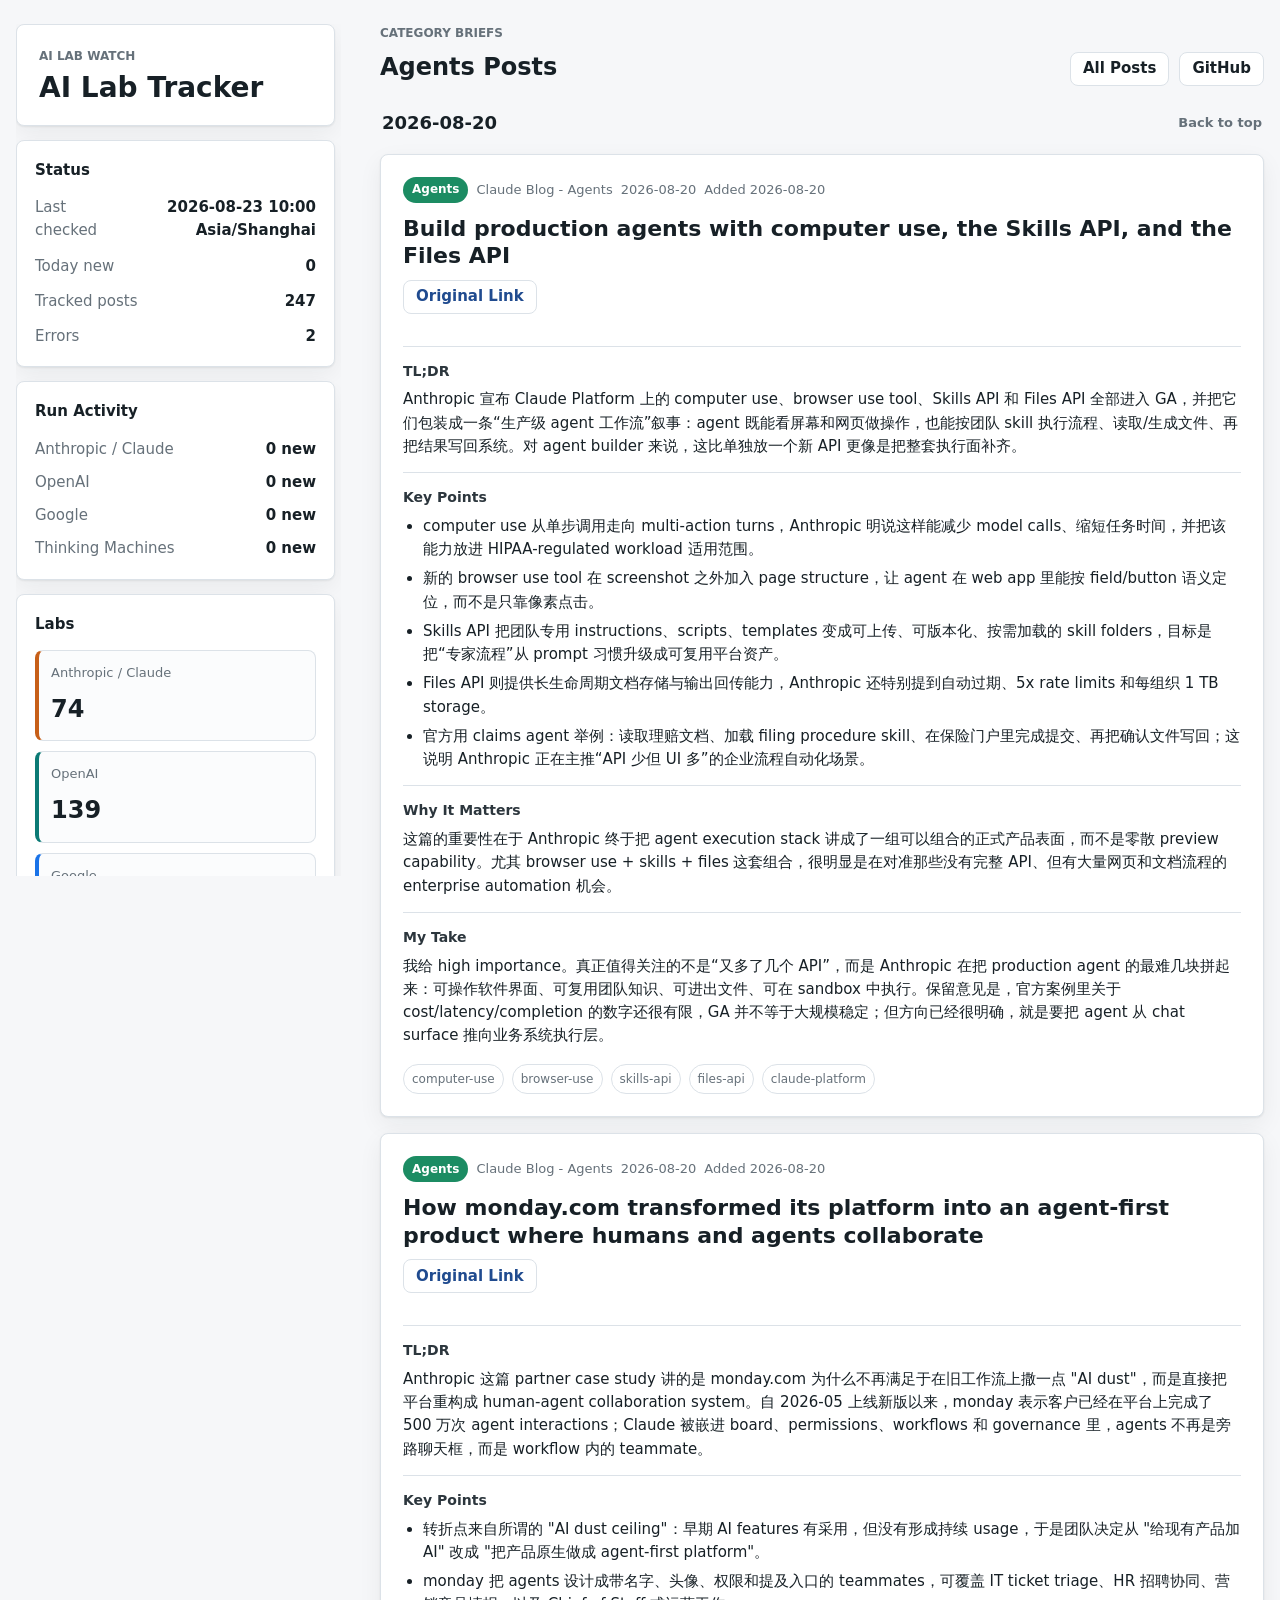
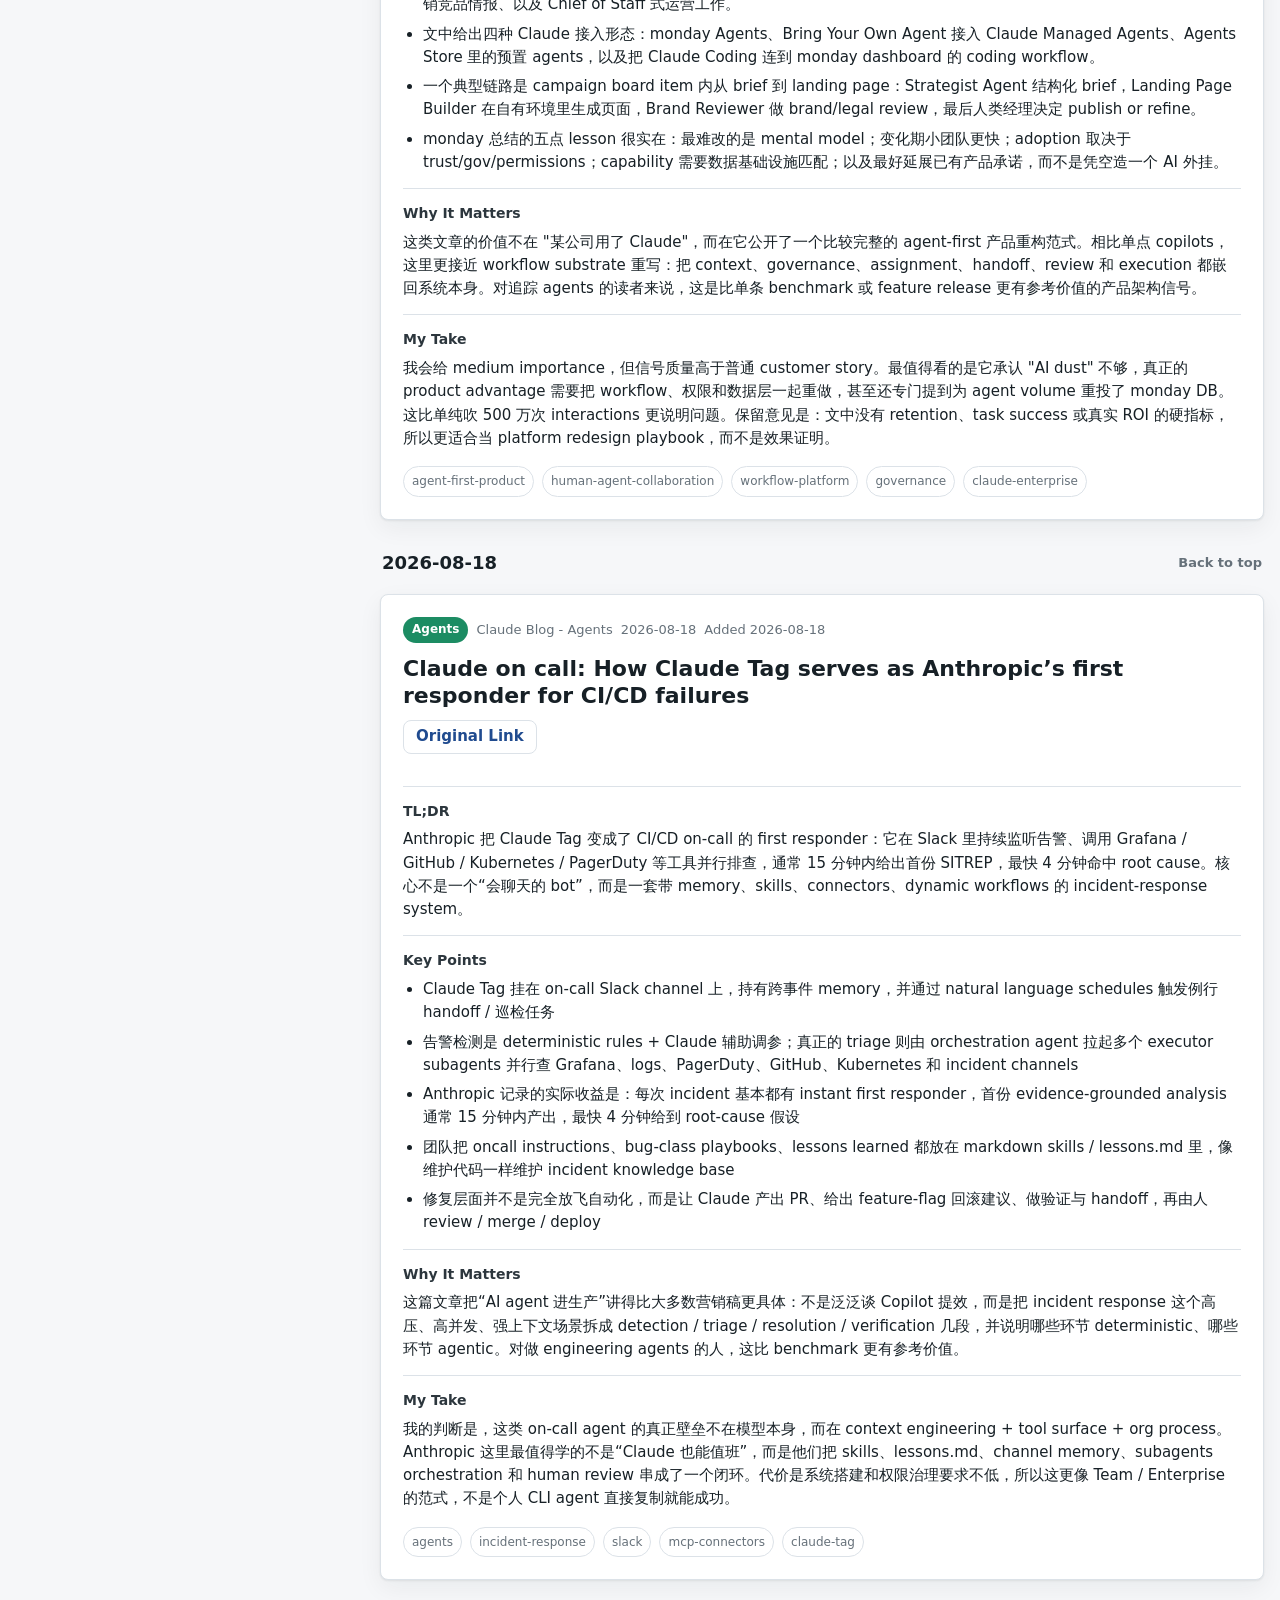
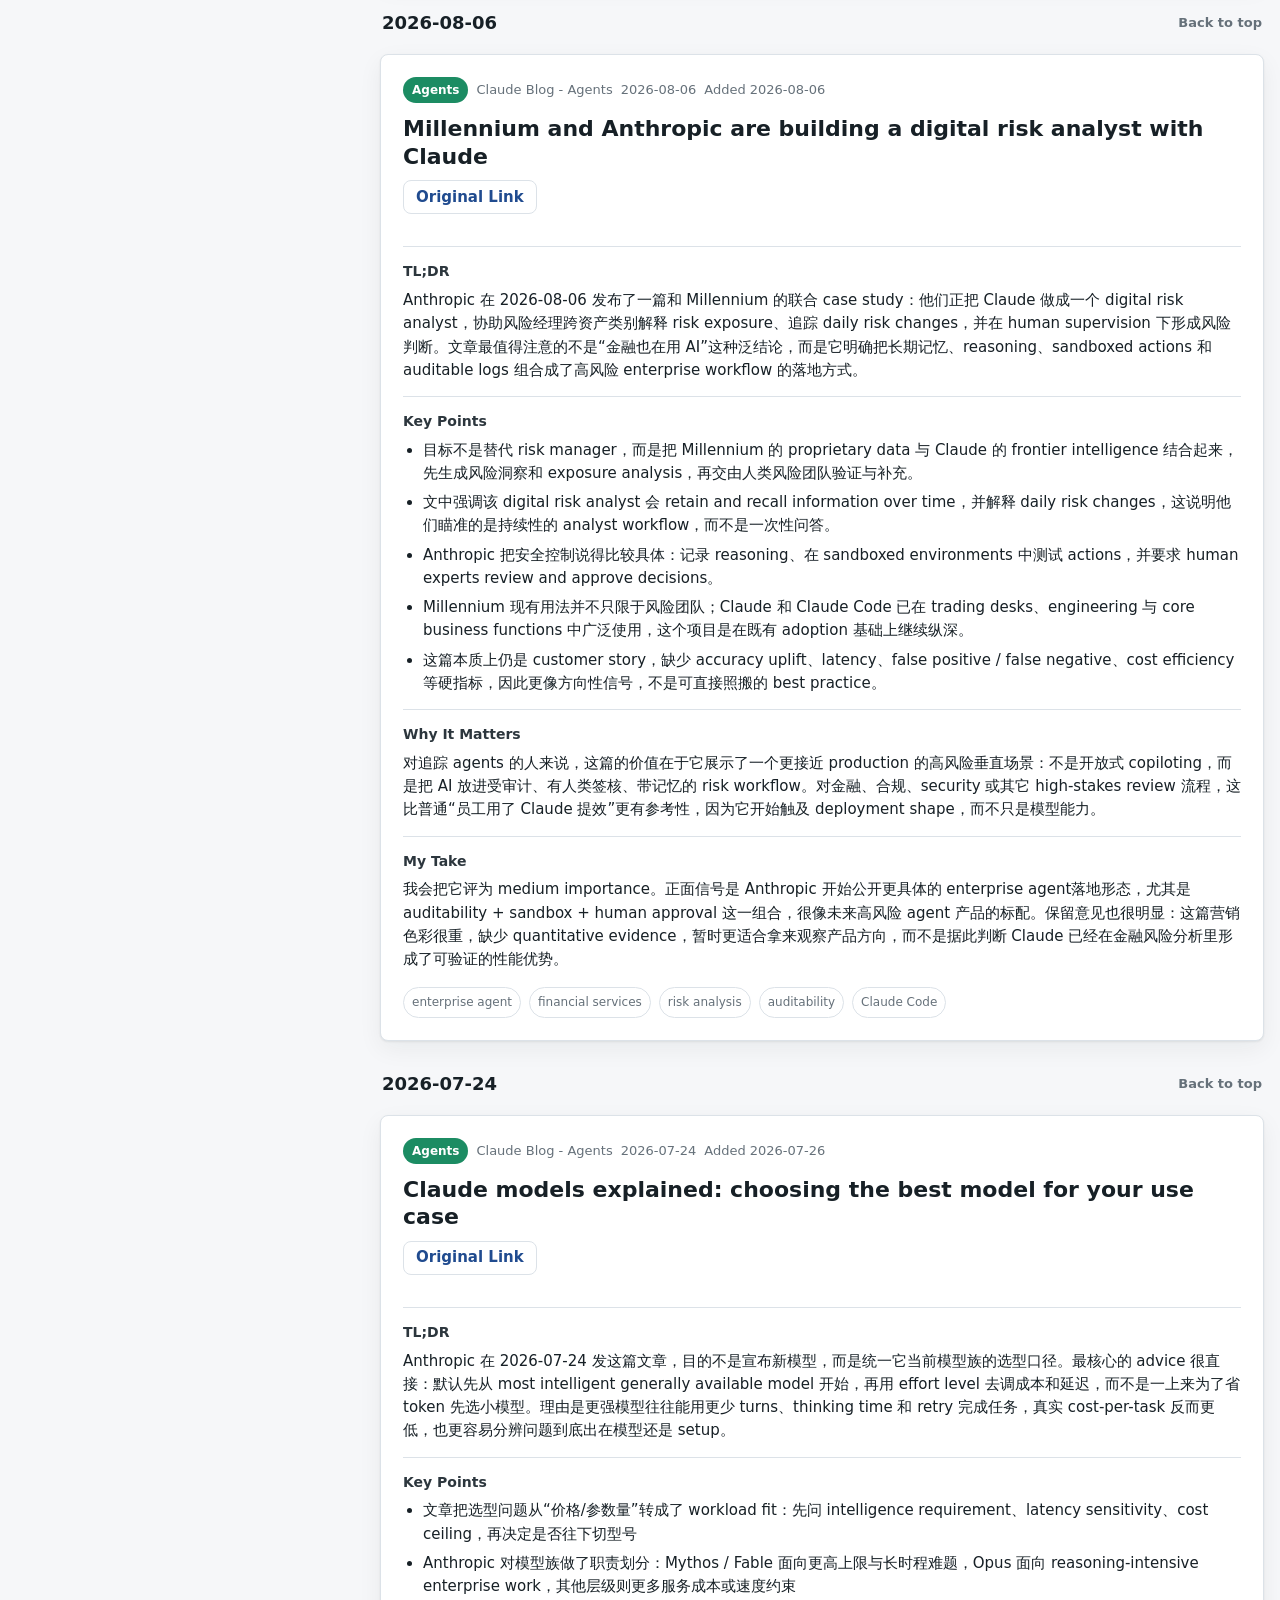
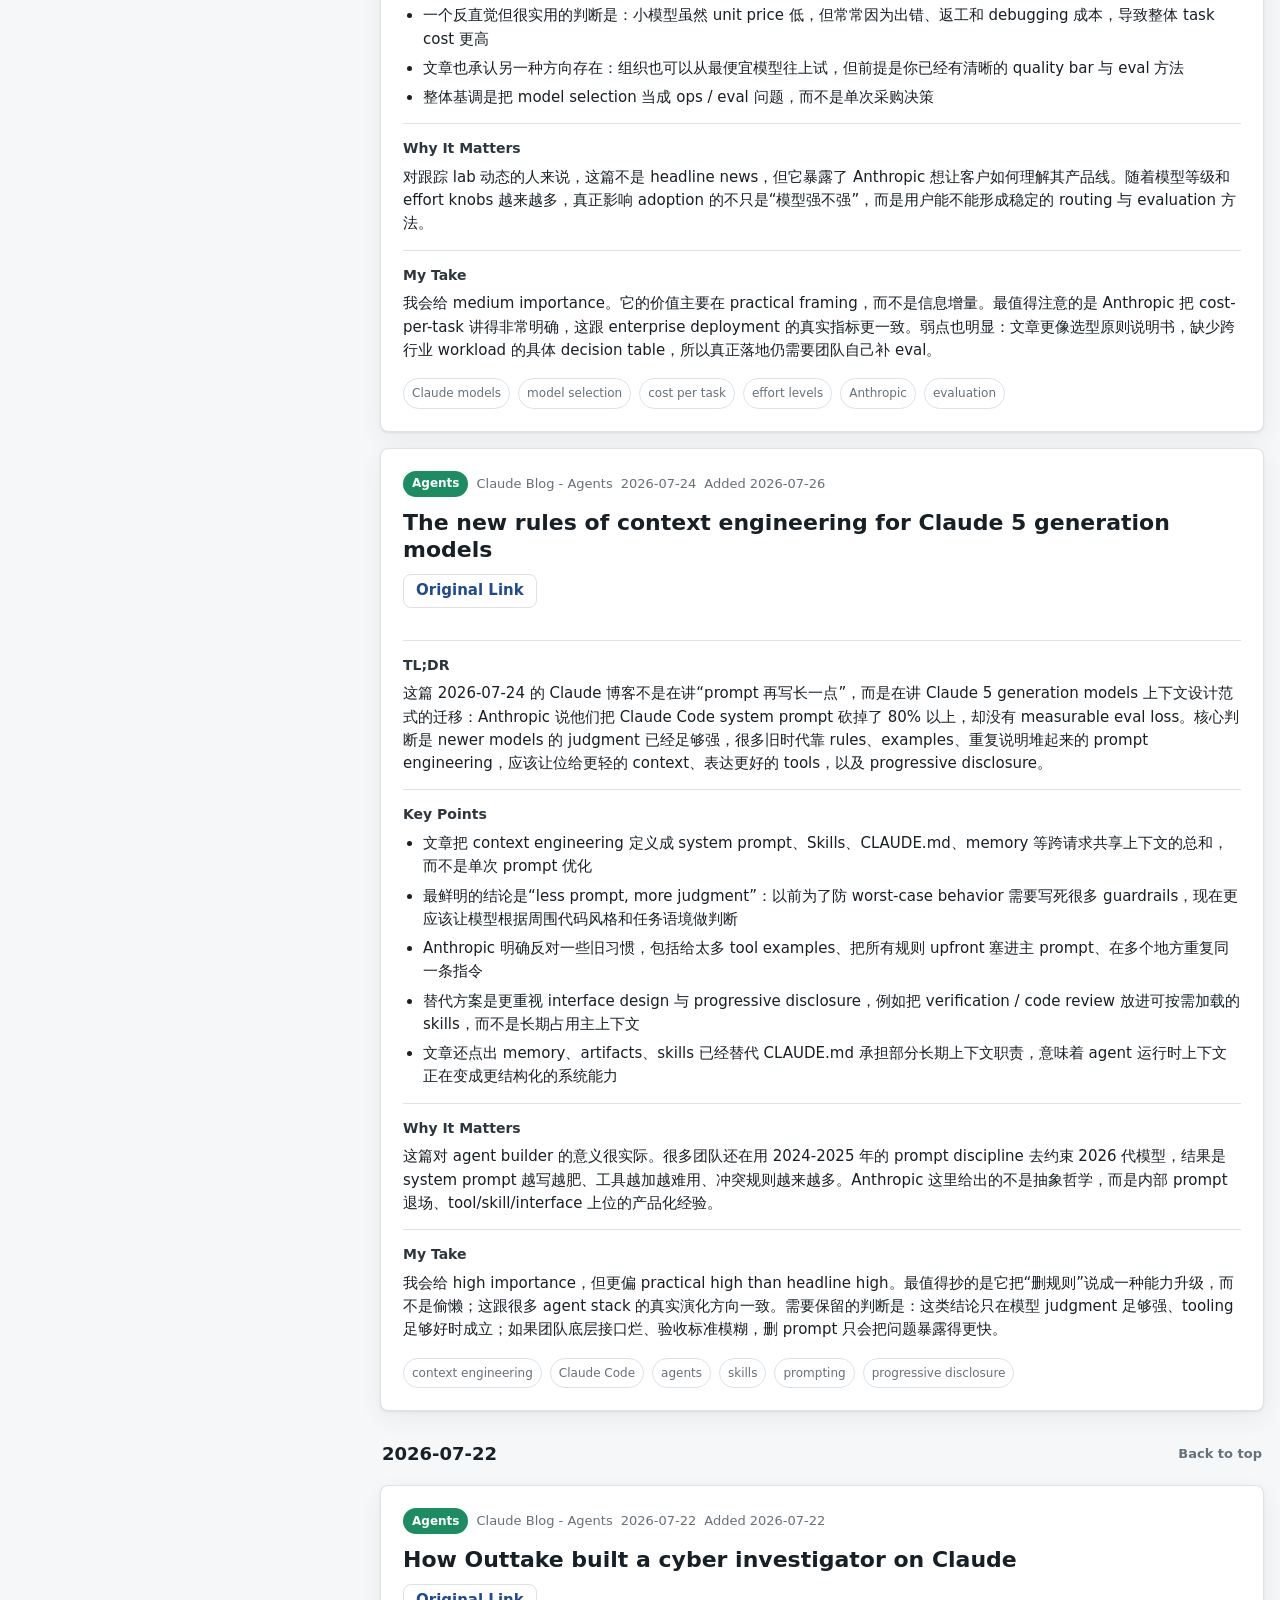
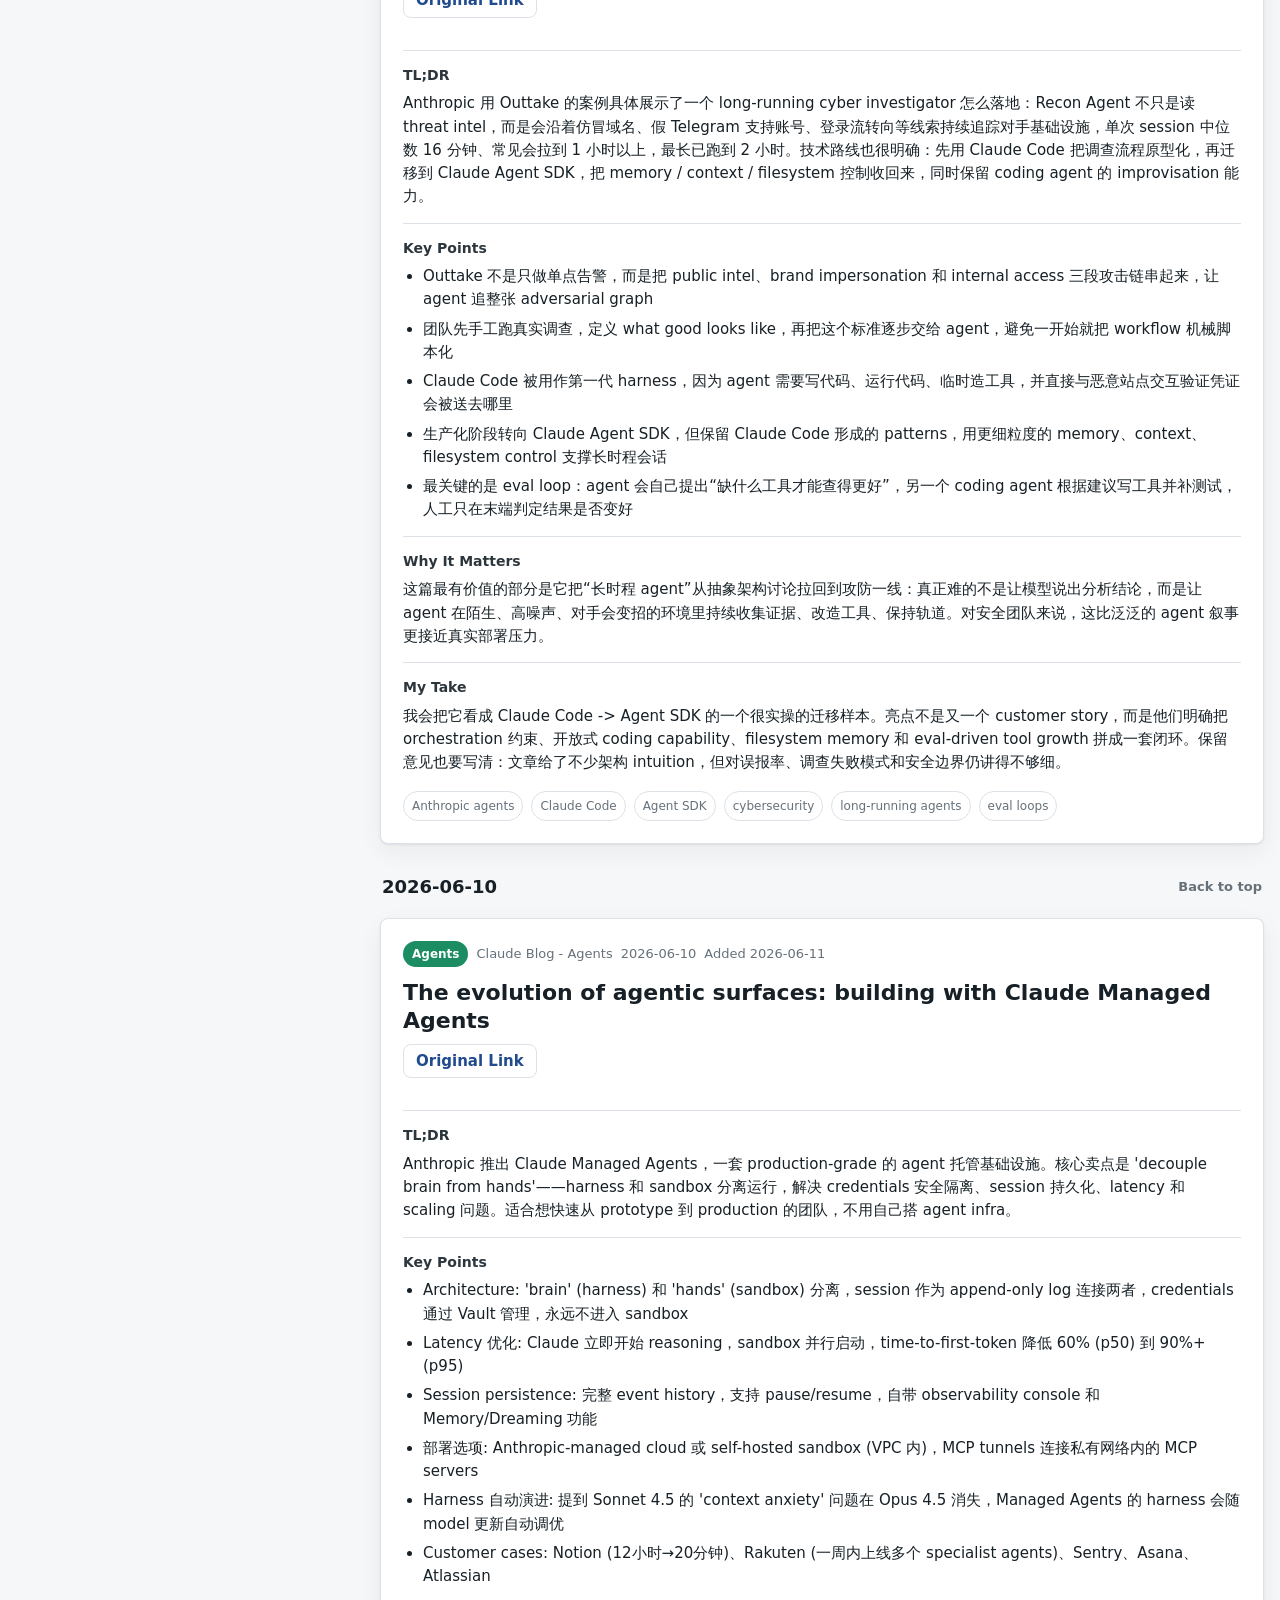
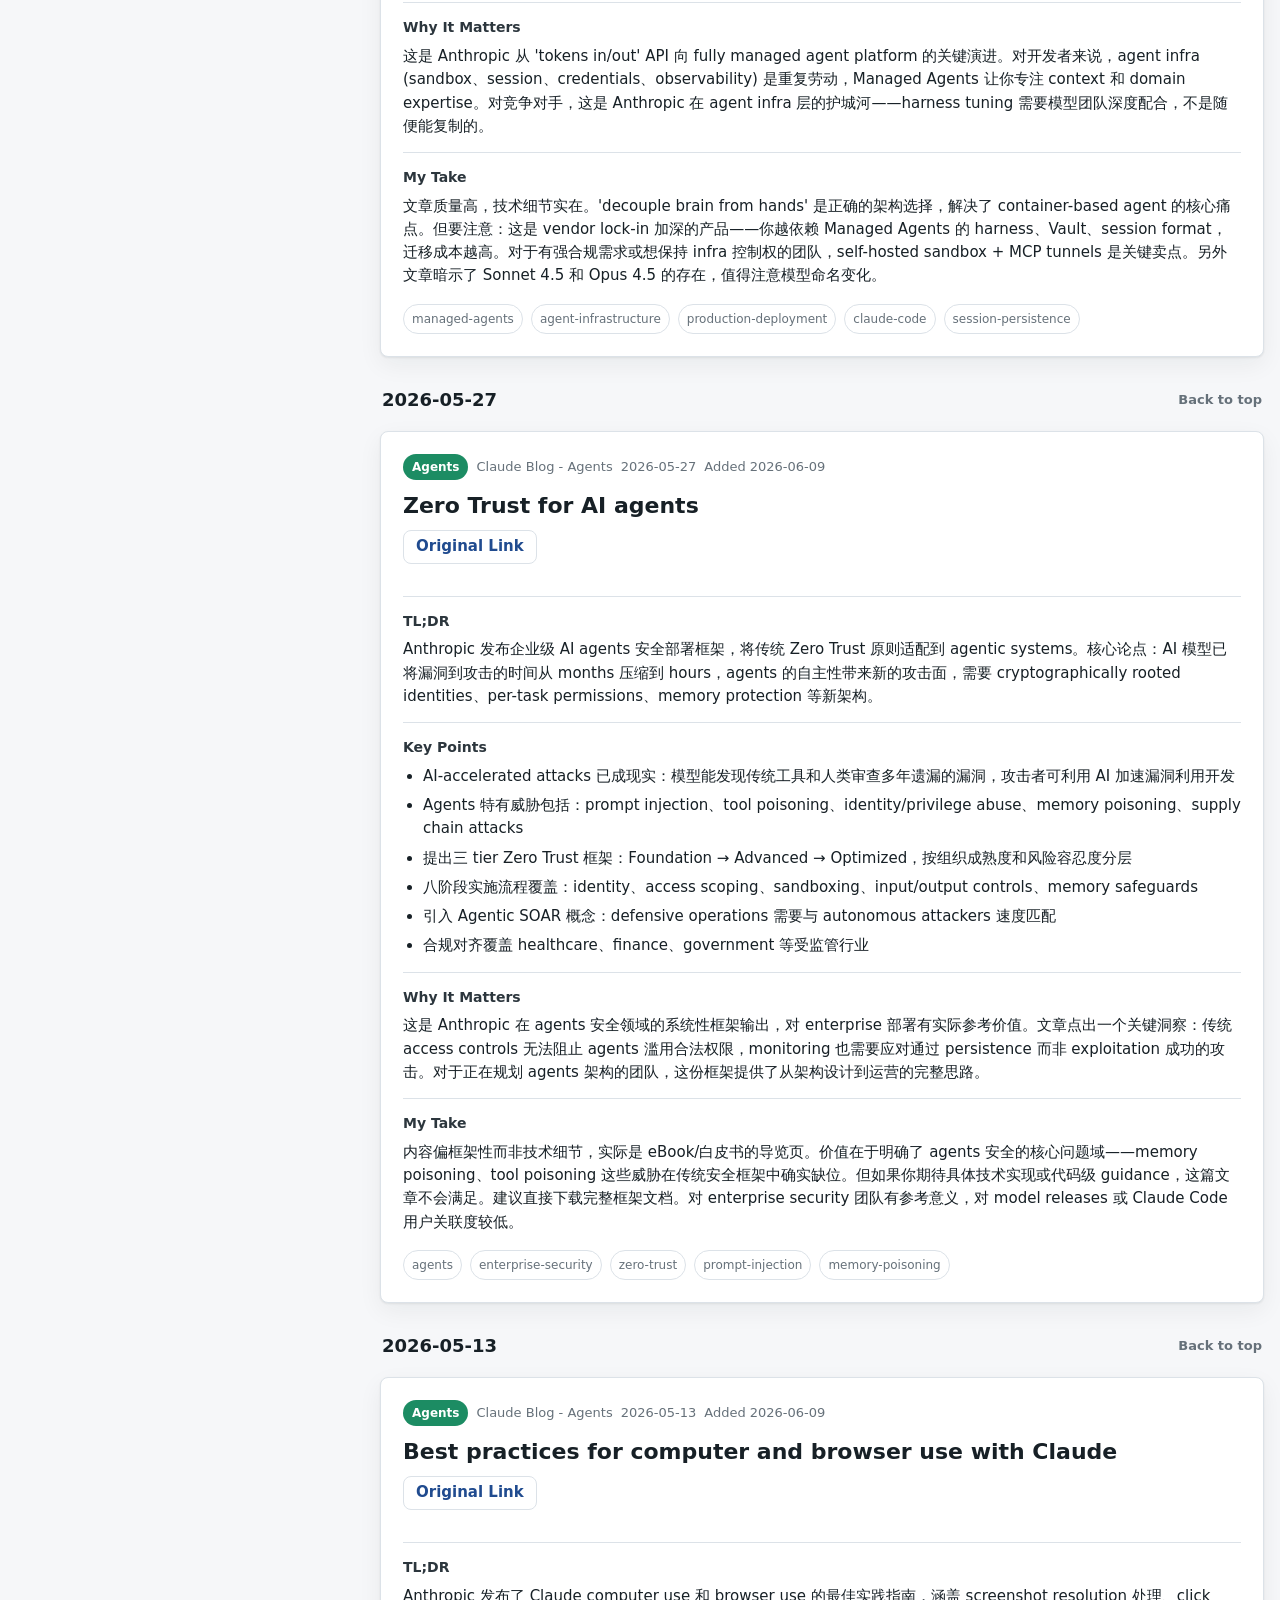
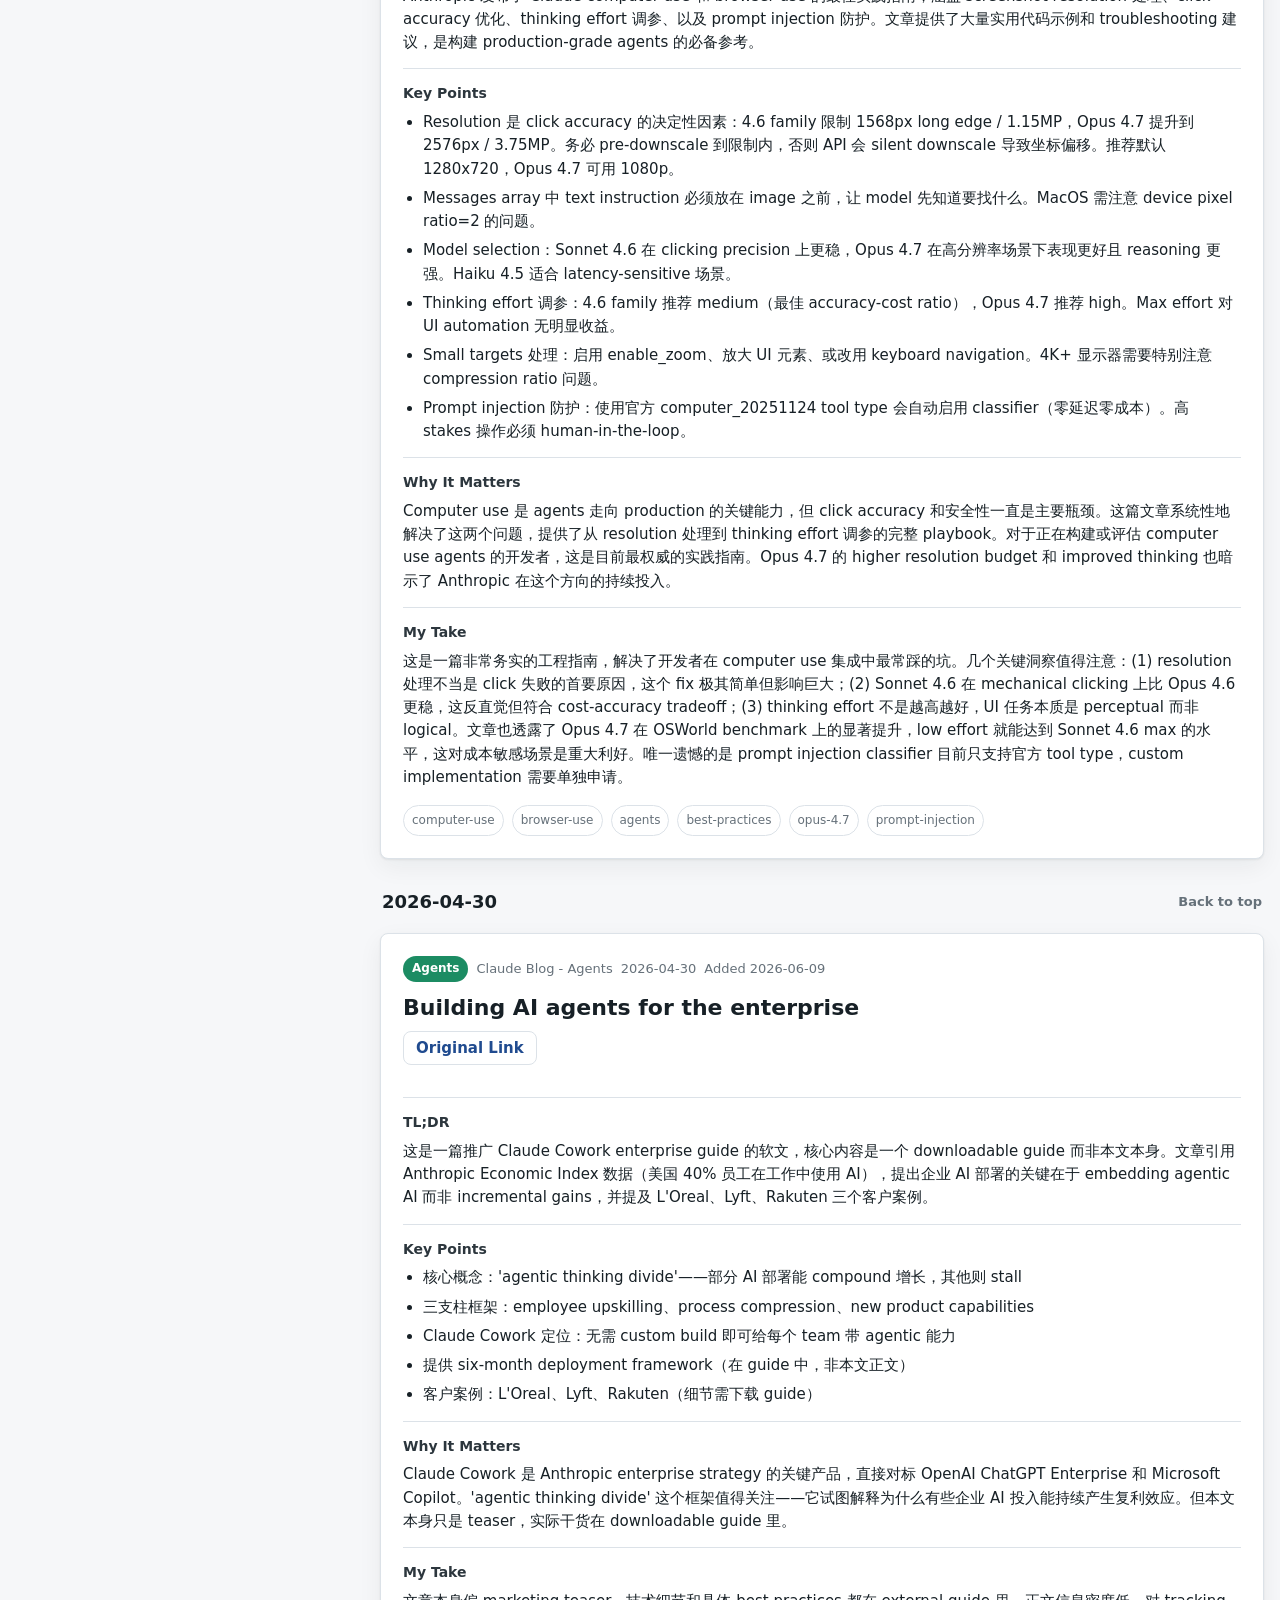
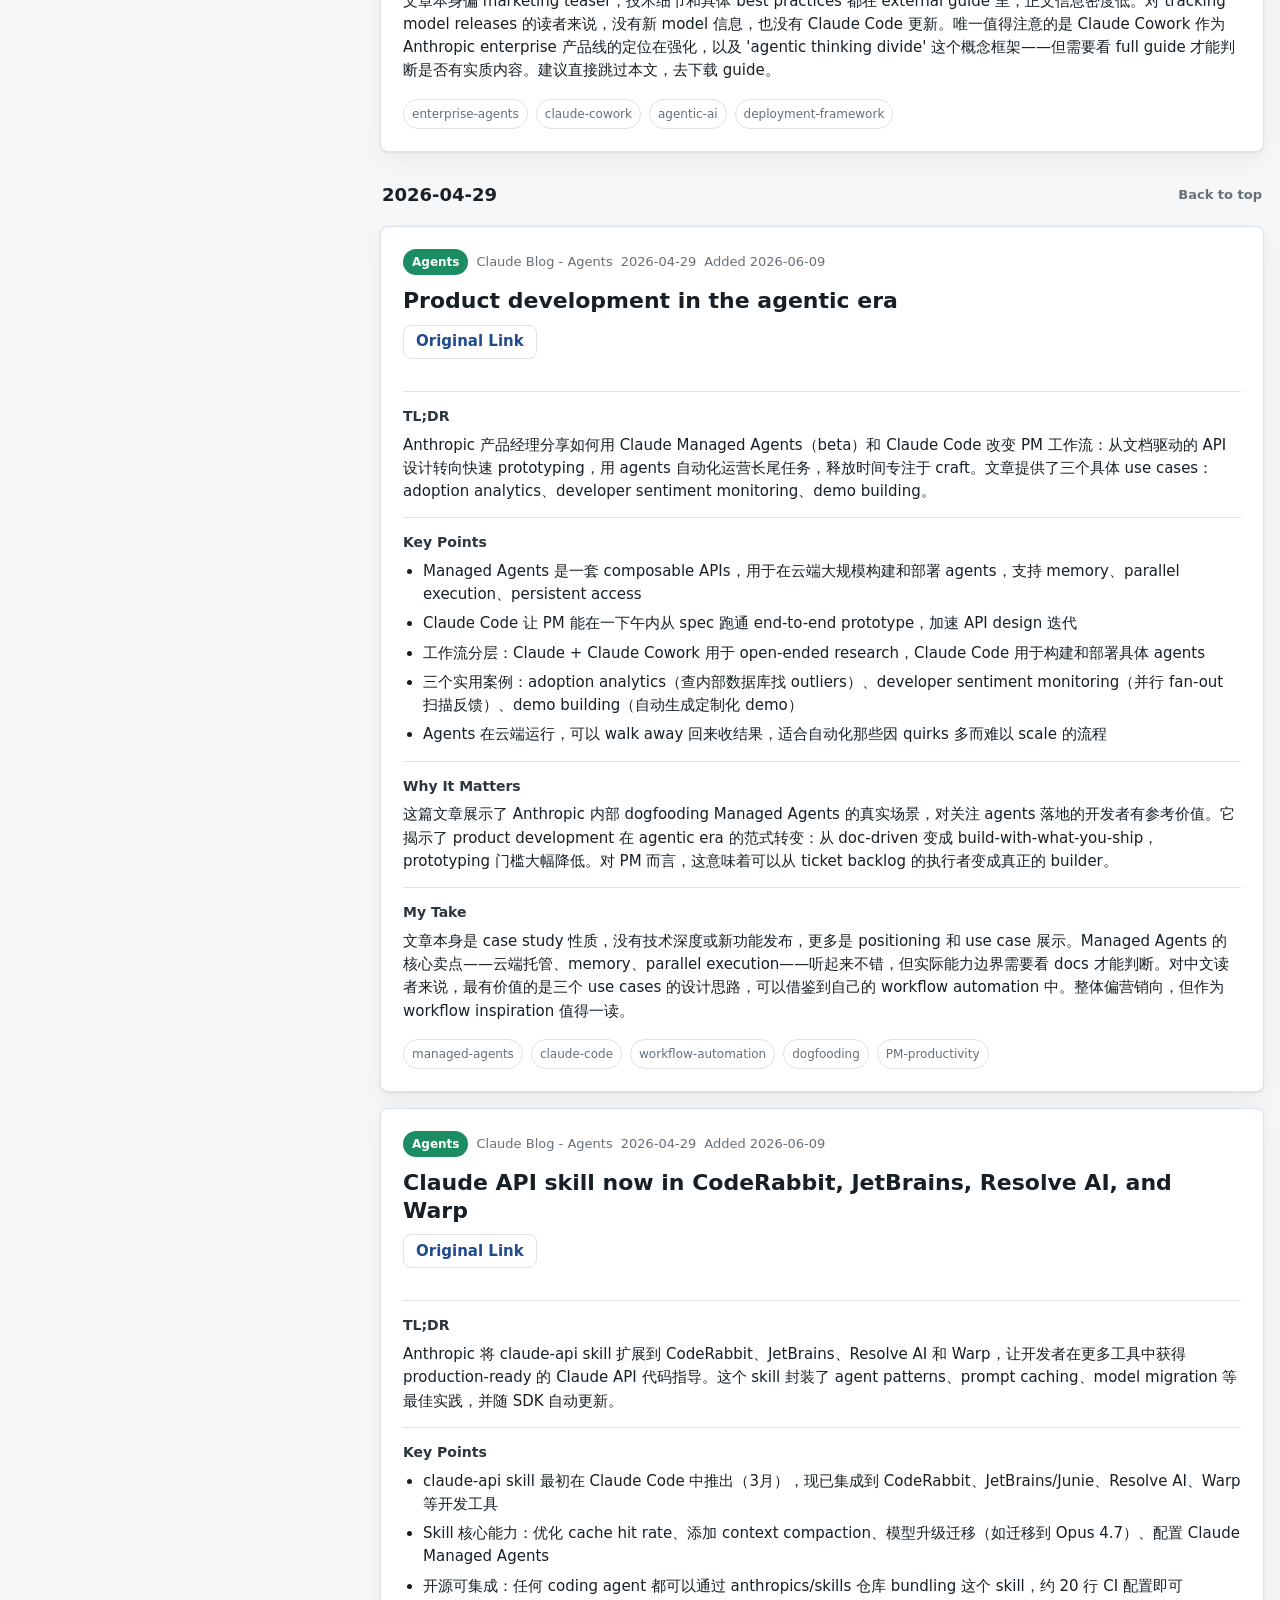
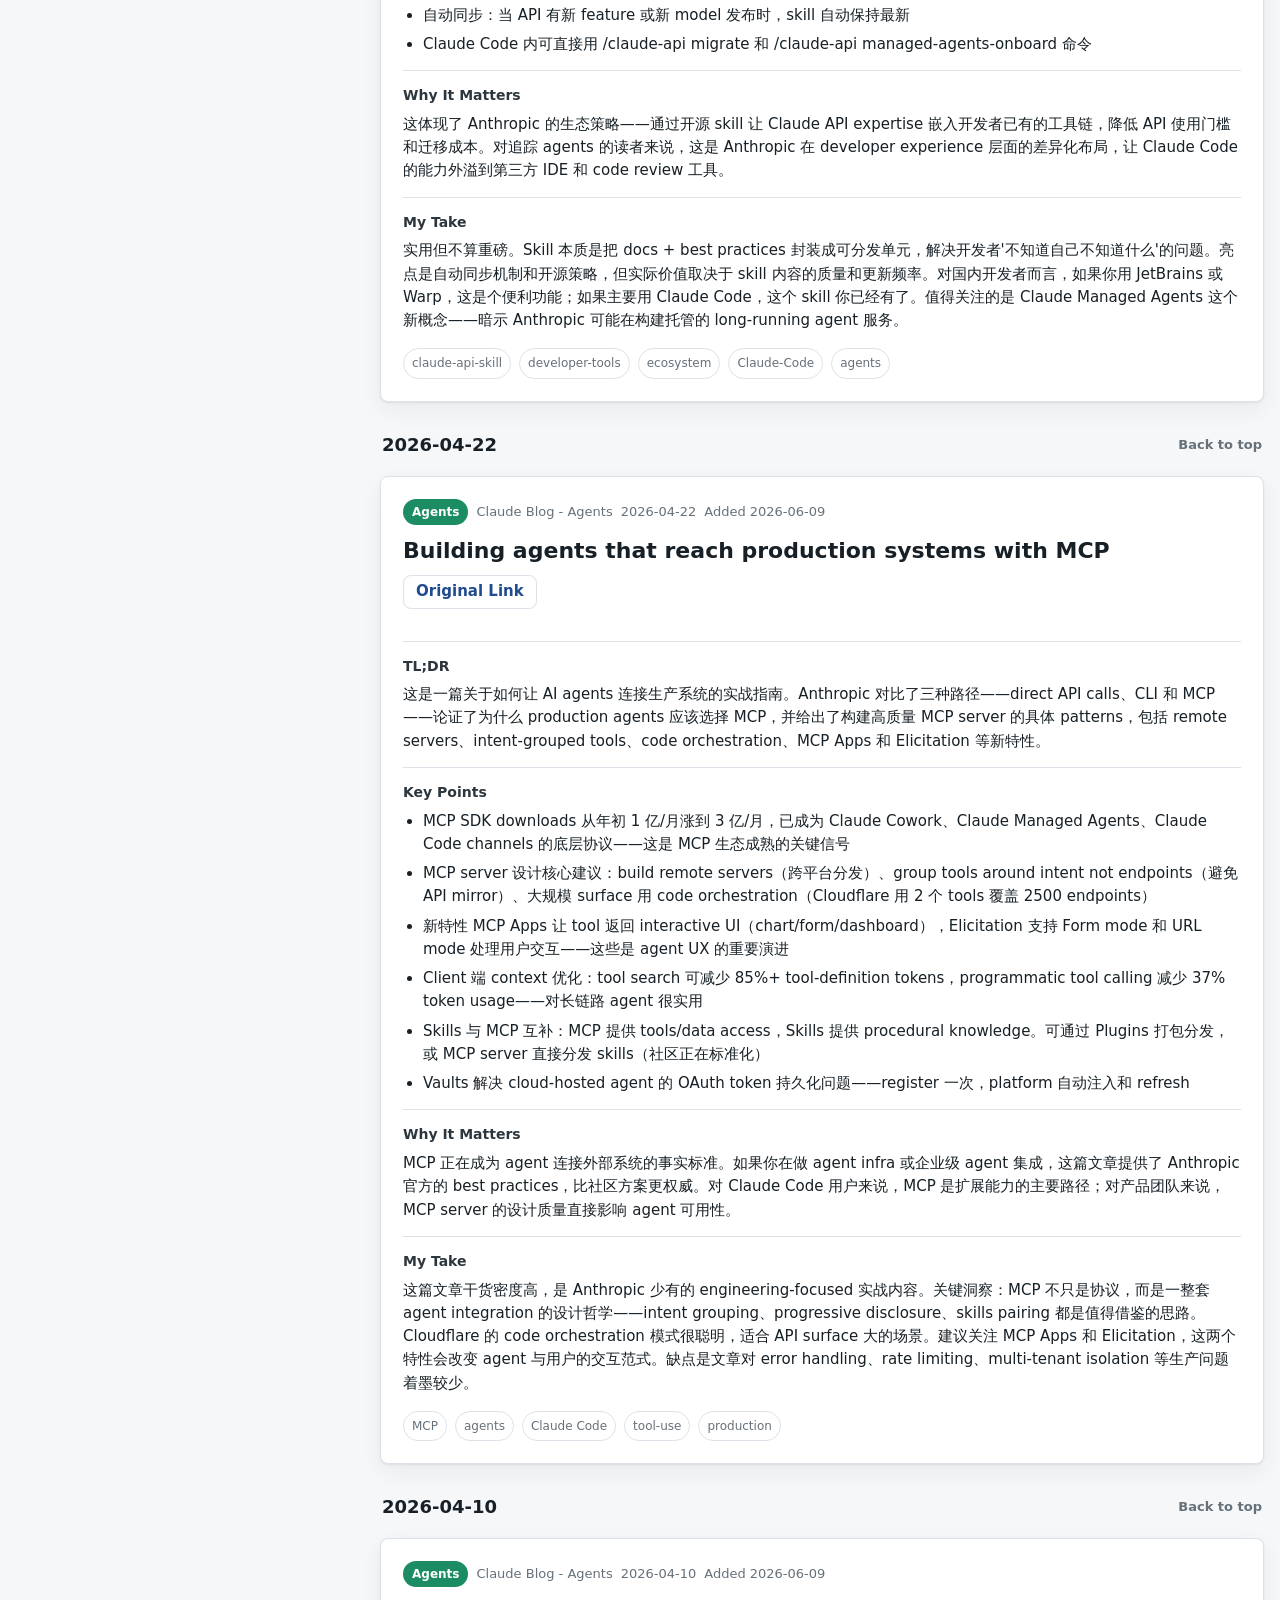
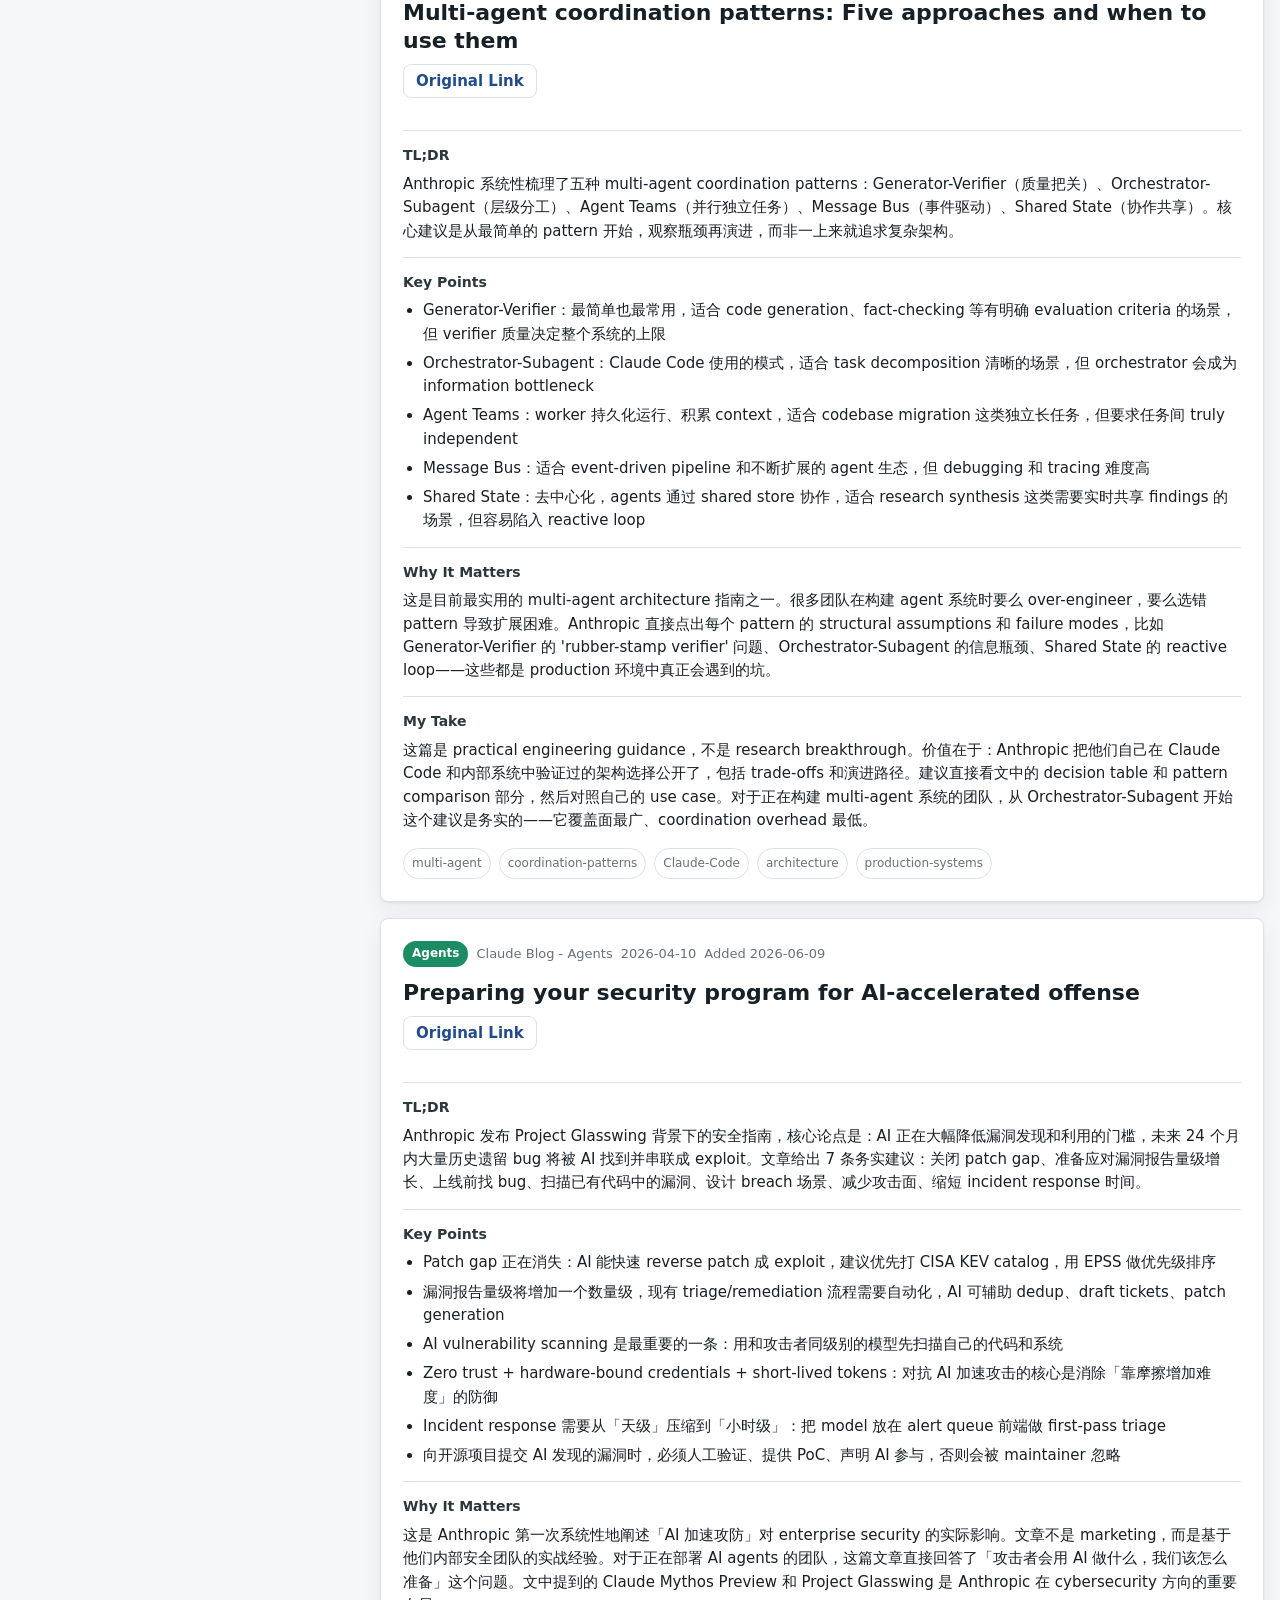
==== docs/categories/agents.html @ e9719b0f "Record 2026-08-23 manual zero-new refresh" ====
<!doctype html>
<html lang="en">
<head>
  <meta charset="utf-8">
  <meta name="viewport" content="width=device-width, initial-scale=1">
  <title>Agents - AI Lab Tracker</title>
  <link rel="stylesheet" href="../styles.css">
</head>
<body>
  <main class="layout" id="top">
    <aside class="sidebar">
      <header>
        <p class="eyebrow">AI Lab Watch</p>
        <h1><a class="site-title" href="../index.html">AI Lab Tracker</a></h1>
      </header>

      <section class="panel">
        <h2>Status</h2>
        <dl class="stats">
          <div>
            <dt>Last checked</dt>
            <dd>2026-08-23 10:00 Asia/Shanghai</dd>
          </div>
          <div>
            <dt>Today new</dt>
            <dd>0</dd>
          </div>
          <div>
            <dt>Tracked posts</dt>
            <dd>247</dd>
          </div>
          <div>
            <dt>Errors</dt>
            <dd>2</dd>
          </div>
        </dl>
      </section>

      <section class="panel">
        <h2>Run Activity</h2>
        <ul class="source-list">
          
            <li>
              <span>Anthropic / Claude</span>
              <strong>0 new</strong>
            </li>
            
            <li>
              <span>OpenAI</span>
              <strong>0 new</strong>
            </li>
            
            <li>
              <span>Google</span>
              <strong>0 new</strong>
            </li>
            
            <li>
              <span>Thinking Machines</span>
              <strong>0 new</strong>
            </li>
            
        </ul>
      </section>

      <section class="panel">
        <h2>Labs</h2>
        <div class="lab-grid">
          
    <a class="lab-stat lab-anthropic" href="../labs/anthropic.html">
      <span>Anthropic / Claude</span>
      <strong>74</strong>
    </a>
    

    <a class="lab-stat lab-openai" href="../labs/openai.html">
      <span>OpenAI</span>
      <strong>139</strong>
    </a>
    

    <a class="lab-stat lab-google" href="../labs/google.html">
      <span>Google</span>
      <strong>17</strong>
    </a>
    

    <a class="lab-stat lab-thinking_machines" href="../labs/thinking-machines.html">
      <span>Thinking Machines</span>
      <strong>17</strong>
    </a>
    
        </div>
      </section>

      <section class="panel">
        <h2>Archive</h2>
        <nav class="archive-list" aria-label="Article archive by publish date">
          <a href="#date-2026-08-20"><span>2026-08-20</span><strong>2</strong></a>
<a href="#date-2026-08-18"><span>2026-08-18</span><strong>1</strong></a>
<a href="#date-2026-08-06"><span>2026-08-06</span><strong>1</strong></a>
<a href="#date-2026-07-24"><span>2026-07-24</span><strong>2</strong></a>
<a href="#date-2026-07-22"><span>2026-07-22</span><strong>1</strong></a>
<a href="#date-2026-06-10"><span>2026-06-10</span><strong>1</strong></a>
<a href="#date-2026-05-27"><span>2026-05-27</span><strong>1</strong></a>
<a href="#date-2026-05-13"><span>2026-05-13</span><strong>1</strong></a>
<a href="#date-2026-04-30"><span>2026-04-30</span><strong>1</strong></a>
<a href="#date-2026-04-29"><span>2026-04-29</span><strong>2</strong></a>
<a href="#date-2026-04-22"><span>2026-04-22</span><strong>1</strong></a>
<a href="#date-2026-04-10"><span>2026-04-10</span><strong>2</strong></a>
<a href="#date-2026-04-02"><span>2026-04-02</span><strong>1</strong></a>
<a href="#date-2026-03-05"><span>2026-03-05</span><strong>2</strong></a>
<a href="#date-2026-02-24"><span>2026-02-24</span><strong>2</strong></a>
<a href="#date-2026-01-30"><span>2026-01-30</span><strong>1</strong></a>
<a href="#date-2026-01-23"><span>2026-01-23</span><strong>1</strong></a>
<a href="#date-2026-01-22"><span>2026-01-22</span><strong>1</strong></a>
        </nav>
      </section>

      <footer>
        Generated: 2026-08-23 10:00 Asia/Shanghai
      </footer>
    </aside>

    <section class="feed">
      <div class="feed-header">
        <div>
          <p class="eyebrow">Category Briefs</p>
          <h2>Agents Posts</h2>
        </div>
        <div class="header-actions">
          <a class="repo-link" href="../index.html">All Posts</a>
          <a class="repo-link" href="https://github.com/crash-zwt/anthropic-tracker">GitHub</a>
        </div>
      </div>
      
            <section class="date-section" id="date-2026-08-20">
              <div class="date-heading">
                <h3>2026-08-20</h3>
                <a href="#top">Back to top</a>
              </div>
              
    <article class="article-card">
      <div class="article-meta">
        <span class="badge badge-agents">Agents</span>
        <span>Claude Blog - Agents</span>
        <span>2026-08-20</span>
        <span>Added 2026-08-20</span>
      </div>
      <h2>Build production agents with computer use, the Skills API, and the Files API</h2>
      <a class="original-link" href="https://claude.com/blog/computer-use-skills-api-files-api" target="_blank" rel="noreferrer">Original Link</a>
      <section>
        <h3>TL;DR</h3>
        <p>Anthropic 宣布 Claude Platform 上的 computer use、browser use tool、Skills API 和 Files API 全部进入 GA，并把它们包装成一条“生产级 agent 工作流”叙事：agent 既能看屏幕和网页做操作，也能按团队 skill 执行流程、读取/生成文件、再把结果写回系统。对 agent builder 来说，这比单独放一个新 API 更像是把整套执行面补齐。</p>
      </section>
      <section>
        <h3>Key Points</h3>
        <ul><li>computer use 从单步调用走向 multi-action turns，Anthropic 明说这样能减少 model calls、缩短任务时间，并把该能力放进 HIPAA-regulated workload 适用范围。</li><li>新的 browser use tool 在 screenshot 之外加入 page structure，让 agent 在 web app 里能按 field/button 语义定位，而不是只靠像素点击。</li><li>Skills API 把团队专用 instructions、scripts、templates 变成可上传、可版本化、按需加载的 skill folders，目标是把“专家流程”从 prompt 习惯升级成可复用平台资产。</li><li>Files API 则提供长生命周期文档存储与输出回传能力，Anthropic 还特别提到自动过期、5x rate limits 和每组织 1 TB storage。</li><li>官方用 claims agent 举例：读取理赔文档、加载 filing procedure skill、在保险门户里完成提交、再把确认文件写回；这说明 Anthropic 正在主推“API 少但 UI 多”的企业流程自动化场景。</li></ul>
      </section>
      <section>
        <h3>Why It Matters</h3>
        <p>这篇的重要性在于 Anthropic 终于把 agent execution stack 讲成了一组可以组合的正式产品表面，而不是零散 preview capability。尤其 browser use + skills + files 这套组合，很明显是在对准那些没有完整 API、但有大量网页和文档流程的 enterprise automation 机会。</p>
      </section>
      <section>
        <h3>My Take</h3>
        <p>我给 high importance。真正值得关注的不是“又多了几个 API”，而是 Anthropic 在把 production agent 的最难几块拼起来：可操作软件界面、可复用团队知识、可进出文件、可在 sandbox 中执行。保留意见是，官方案例里关于 cost/latency/completion 的数字还很有限，GA 并不等于大规模稳定；但方向已经很明确，就是要把 agent 从 chat surface 推向业务系统执行层。</p>
      </section>
      <div class="tags"><span>computer-use</span><span>browser-use</span><span>skills-api</span><span>files-api</span><span>claude-platform</span></div>
    </article>
    

    <article class="article-card">
      <div class="article-meta">
        <span class="badge badge-agents">Agents</span>
        <span>Claude Blog - Agents</span>
        <span>2026-08-20</span>
        <span>Added 2026-08-20</span>
      </div>
      <h2>How monday.com transformed its platform into an agent-first product where humans and agents collaborate</h2>
      <a class="original-link" href="https://claude.com/blog/how-monday-com-transformed-its-platform-into-an-agent-first-product-where-humans-and-agents-collaborate" target="_blank" rel="noreferrer">Original Link</a>
      <section>
        <h3>TL;DR</h3>
        <p>Anthropic 这篇 partner case study 讲的是 monday.com 为什么不再满足于在旧工作流上撒一点 &quot;AI dust&quot;，而是直接把平台重构成 human-agent collaboration system。自 2026-05 上线新版以来，monday 表示客户已经在平台上完成了 500 万次 agent interactions；Claude 被嵌进 board、permissions、workflows 和 governance 里，agents 不再是旁路聊天框，而是 workflow 内的 teammate。</p>
      </section>
      <section>
        <h3>Key Points</h3>
        <ul><li>转折点来自所谓的 &quot;AI dust ceiling&quot;：早期 AI features 有采用，但没有形成持续 usage，于是团队决定从 &quot;给现有产品加 AI&quot; 改成 &quot;把产品原生做成 agent-first platform&quot;。</li><li>monday 把 agents 设计成带名字、头像、权限和提及入口的 teammates，可覆盖 IT ticket triage、HR 招聘协同、营销竞品情报、以及 Chief of Staff 式运营工作。</li><li>文中给出四种 Claude 接入形态：monday Agents、Bring Your Own Agent 接入 Claude Managed Agents、Agents Store 里的预置 agents，以及把 Claude Coding 连到 monday dashboard 的 coding workflow。</li><li>一个典型链路是 campaign board item 内从 brief 到 landing page：Strategist Agent 结构化 brief，Landing Page Builder 在自有环境里生成页面，Brand Reviewer 做 brand/legal review，最后人类经理决定 publish or refine。</li><li>monday 总结的五点 lesson 很实在：最难改的是 mental model；变化期小团队更快；adoption 取决于 trust/gov/permissions；capability 需要数据基础设施匹配；以及最好延展已有产品承诺，而不是凭空造一个 AI 外挂。</li></ul>
      </section>
      <section>
        <h3>Why It Matters</h3>
        <p>这类文章的价值不在 &quot;某公司用了 Claude&quot;，而在它公开了一个比较完整的 agent-first 产品重构范式。相比单点 copilots，这里更接近 workflow substrate 重写：把 context、governance、assignment、handoff、review 和 execution 都嵌回系统本身。对追踪 agents 的读者来说，这是比单条 benchmark 或 feature release 更有参考价值的产品架构信号。</p>
      </section>
      <section>
        <h3>My Take</h3>
        <p>我会给 medium importance，但信号质量高于普通 customer story。最值得看的是它承认 &quot;AI dust&quot; 不够，真正的 product advantage 需要把 workflow、权限和数据层一起重做，甚至还专门提到为 agent volume 重投了 monday DB。这比单纯吹 500 万次 interactions 更说明问题。保留意见是：文中没有 retention、task success 或真实 ROI 的硬指标，所以更适合当 platform redesign playbook，而不是效果证明。</p>
      </section>
      <div class="tags"><span>agent-first-product</span><span>human-agent-collaboration</span><span>workflow-platform</span><span>governance</span><span>claude-enterprise</span></div>
    </article>
    
            </section>
            

            <section class="date-section" id="date-2026-08-18">
              <div class="date-heading">
                <h3>2026-08-18</h3>
                <a href="#top">Back to top</a>
              </div>
              
    <article class="article-card">
      <div class="article-meta">
        <span class="badge badge-agents">Agents</span>
        <span>Claude Blog - Agents</span>
        <span>2026-08-18</span>
        <span>Added 2026-08-18</span>
      </div>
      <h2>Claude on call: How Claude Tag serves as Anthropic’s first responder for CI/CD failures</h2>
      <a class="original-link" href="https://claude.com/blog/ai-ci-cd-on-call" target="_blank" rel="noreferrer">Original Link</a>
      <section>
        <h3>TL;DR</h3>
        <p>Anthropic 把 Claude Tag 变成了 CI/CD on-call 的 first responder：它在 Slack 里持续监听告警、调用 Grafana / GitHub / Kubernetes / PagerDuty 等工具并行排查，通常 15 分钟内给出首份 SITREP，最快 4 分钟命中 root cause。核心不是一个“会聊天的 bot”，而是一套带 memory、skills、connectors、dynamic workflows 的 incident-response system。</p>
      </section>
      <section>
        <h3>Key Points</h3>
        <ul><li>Claude Tag 挂在 on-call Slack channel 上，持有跨事件 memory，并通过 natural language schedules 触发例行 handoff / 巡检任务</li><li>告警检测是 deterministic rules + Claude 辅助调参；真正的 triage 则由 orchestration agent 拉起多个 executor subagents 并行查 Grafana、logs、PagerDuty、GitHub、Kubernetes 和 incident channels</li><li>Anthropic 记录的实际收益是：每次 incident 基本都有 instant first responder，首份 evidence-grounded analysis 通常 15 分钟内产出，最快 4 分钟给到 root-cause 假设</li><li>团队把 oncall instructions、bug-class playbooks、lessons learned 都放在 markdown skills / lessons.md 里，像维护代码一样维护 incident knowledge base</li><li>修复层面并不是完全放飞自动化，而是让 Claude 产出 PR、给出 feature-flag 回滚建议、做验证与 handoff，再由人 review / merge / deploy</li></ul>
      </section>
      <section>
        <h3>Why It Matters</h3>
        <p>这篇文章把“AI agent 进生产”讲得比大多数营销稿更具体：不是泛泛谈 Copilot 提效，而是把 incident response 这个高压、高并发、强上下文场景拆成 detection / triage / resolution / verification 几段，并说明哪些环节 deterministic、哪些环节 agentic。对做 engineering agents 的人，这比 benchmark 更有参考价值。</p>
      </section>
      <section>
        <h3>My Take</h3>
        <p>我的判断是，这类 on-call agent 的真正壁垒不在模型本身，而在 context engineering + tool surface + org process。Anthropic 这里最值得学的不是“Claude 也能值班”，而是他们把 skills、lessons.md、channel memory、subagents orchestration 和 human review 串成了一个闭环。代价是系统搭建和权限治理要求不低，所以这更像 Team / Enterprise 的范式，不是个人 CLI agent 直接复制就能成功。</p>
      </section>
      <div class="tags"><span>agents</span><span>incident-response</span><span>slack</span><span>mcp-connectors</span><span>claude-tag</span></div>
    </article>
    
            </section>
            

            <section class="date-section" id="date-2026-08-06">
              <div class="date-heading">
                <h3>2026-08-06</h3>
                <a href="#top">Back to top</a>
              </div>
              
    <article class="article-card">
      <div class="article-meta">
        <span class="badge badge-agents">Agents</span>
        <span>Claude Blog - Agents</span>
        <span>2026-08-06</span>
        <span>Added 2026-08-06</span>
      </div>
      <h2>Millennium and Anthropic are building a digital risk analyst with Claude</h2>
      <a class="original-link" href="https://claude.com/blog/millennium-and-anthropic-are-building-a-digital-risk-analyst-with-claude" target="_blank" rel="noreferrer">Original Link</a>
      <section>
        <h3>TL;DR</h3>
        <p>Anthropic 在 2026-08-06 发布了一篇和 Millennium 的联合 case study：他们正把 Claude 做成一个 digital risk analyst，协助风险经理跨资产类别解释 risk exposure、追踪 daily risk changes，并在 human supervision 下形成风险判断。文章最值得注意的不是“金融也在用 AI”这种泛结论，而是它明确把长期记忆、reasoning、sandboxed actions 和 auditable logs 组合成了高风险 enterprise workflow 的落地方式。</p>
      </section>
      <section>
        <h3>Key Points</h3>
        <ul><li>目标不是替代 risk manager，而是把 Millennium 的 proprietary data 与 Claude 的 frontier intelligence 结合起来，先生成风险洞察和 exposure analysis，再交由人类风险团队验证与补充。</li><li>文中强调该 digital risk analyst 会 retain and recall information over time，并解释 daily risk changes，这说明他们瞄准的是持续性的 analyst workflow，而不是一次性问答。</li><li>Anthropic 把安全控制说得比较具体：记录 reasoning、在 sandboxed environments 中测试 actions，并要求 human experts review and approve decisions。</li><li>Millennium 现有用法并不只限于风险团队；Claude 和 Claude Code 已在 trading desks、engineering 与 core business functions 中广泛使用，这个项目是在既有 adoption 基础上继续纵深。</li><li>这篇本质上仍是 customer story，缺少 accuracy uplift、latency、false positive / false negative、cost efficiency 等硬指标，因此更像方向性信号，不是可直接照搬的 best practice。</li></ul>
      </section>
      <section>
        <h3>Why It Matters</h3>
        <p>对追踪 agents 的人来说，这篇的价值在于它展示了一个更接近 production 的高风险垂直场景：不是开放式 copiloting，而是把 AI 放进受审计、有人类签核、带记忆的 risk workflow。对金融、合规、security 或其它 high-stakes review 流程，这比普通“员工用了 Claude 提效”更有参考性，因为它开始触及 deployment shape，而不只是模型能力。</p>
      </section>
      <section>
        <h3>My Take</h3>
        <p>我会把它评为 medium importance。正面信号是 Anthropic 开始公开更具体的 enterprise agent落地形态，尤其是 auditability + sandbox + human approval 这一组合，很像未来高风险 agent 产品的标配。保留意见也很明显：这篇营销色彩很重，缺少 quantitative evidence，暂时更适合拿来观察产品方向，而不是据此判断 Claude 已经在金融风险分析里形成了可验证的性能优势。</p>
      </section>
      <div class="tags"><span>enterprise agent</span><span>financial services</span><span>risk analysis</span><span>auditability</span><span>Claude Code</span></div>
    </article>
    
            </section>
            

            <section class="date-section" id="date-2026-07-24">
              <div class="date-heading">
                <h3>2026-07-24</h3>
                <a href="#top">Back to top</a>
              </div>
              
    <article class="article-card">
      <div class="article-meta">
        <span class="badge badge-agents">Agents</span>
        <span>Claude Blog - Agents</span>
        <span>2026-07-24</span>
        <span>Added 2026-07-26</span>
      </div>
      <h2>Claude models explained: choosing the best model for your use case</h2>
      <a class="original-link" href="https://claude.com/blog/claude-models-explained-choosing-the-best-model-for-your-use-case" target="_blank" rel="noreferrer">Original Link</a>
      <section>
        <h3>TL;DR</h3>
        <p>Anthropic 在 2026-07-24 发这篇文章，目的不是宣布新模型，而是统一它当前模型族的选型口径。最核心的 advice 很直接：默认先从 most intelligent generally available model 开始，再用 effort level 去调成本和延迟，而不是一上来为了省 token 先选小模型。理由是更强模型往往能用更少 turns、thinking time 和 retry 完成任务，真实 cost-per-task 反而更低，也更容易分辨问题到底出在模型还是 setup。</p>
      </section>
      <section>
        <h3>Key Points</h3>
        <ul><li>文章把选型问题从“价格/参数量”转成了 workload fit：先问 intelligence requirement、latency sensitivity、cost ceiling，再决定是否往下切型号</li><li>Anthropic 对模型族做了职责划分：Mythos / Fable 面向更高上限与长时程难题，Opus 面向 reasoning-intensive enterprise work，其他层级则更多服务成本或速度约束</li><li>一个反直觉但很实用的判断是：小模型虽然 unit price 低，但常常因为出错、返工和 debugging 成本，导致整体 task cost 更高</li><li>文章也承认另一种方向存在：组织也可以从最便宜模型往上试，但前提是你已经有清晰的 quality bar 与 eval 方法</li><li>整体基调是把 model selection 当成 ops / eval 问题，而不是单次采购决策</li></ul>
      </section>
      <section>
        <h3>Why It Matters</h3>
        <p>对跟踪 lab 动态的人来说，这篇不是 headline news，但它暴露了 Anthropic 想让客户如何理解其产品线。随着模型等级和 effort knobs 越来越多，真正影响 adoption 的不只是“模型强不强”，而是用户能不能形成稳定的 routing 与 evaluation 方法。</p>
      </section>
      <section>
        <h3>My Take</h3>
        <p>我会给 medium importance。它的价值主要在 practical framing，而不是信息增量。最值得注意的是 Anthropic 把 cost-per-task 讲得非常明确，这跟 enterprise deployment 的真实指标更一致。弱点也明显：文章更像选型原则说明书，缺少跨行业 workload 的具体 decision table，所以真正落地仍需要团队自己补 eval。</p>
      </section>
      <div class="tags"><span>Claude models</span><span>model selection</span><span>cost per task</span><span>effort levels</span><span>Anthropic</span><span>evaluation</span></div>
    </article>
    

    <article class="article-card">
      <div class="article-meta">
        <span class="badge badge-agents">Agents</span>
        <span>Claude Blog - Agents</span>
        <span>2026-07-24</span>
        <span>Added 2026-07-26</span>
      </div>
      <h2>The new rules of context engineering for Claude 5 generation models</h2>
      <a class="original-link" href="https://claude.com/blog/the-new-rules-of-context-engineering-for-claude-5-generation-models" target="_blank" rel="noreferrer">Original Link</a>
      <section>
        <h3>TL;DR</h3>
        <p>这篇 2026-07-24 的 Claude 博客不是在讲“prompt 再写长一点”，而是在讲 Claude 5 generation models 上下文设计范式的迁移：Anthropic 说他们把 Claude Code system prompt 砍掉了 80% 以上，却没有 measurable eval loss。核心判断是 newer models 的 judgment 已经足够强，很多旧时代靠 rules、examples、重复说明堆起来的 prompt engineering，应该让位给更轻的 context、表达更好的 tools，以及 progressive disclosure。</p>
      </section>
      <section>
        <h3>Key Points</h3>
        <ul><li>文章把 context engineering 定义成 system prompt、Skills、CLAUDE.md、memory 等跨请求共享上下文的总和，而不是单次 prompt 优化</li><li>最鲜明的结论是“less prompt, more judgment”：以前为了防 worst-case behavior 需要写死很多 guardrails，现在更应该让模型根据周围代码风格和任务语境做判断</li><li>Anthropic 明确反对一些旧习惯，包括给太多 tool examples、把所有规则 upfront 塞进主 prompt、在多个地方重复同一条指令</li><li>替代方案是更重视 interface design 与 progressive disclosure，例如把 verification / code review 放进可按需加载的 skills，而不是长期占用主上下文</li><li>文章还点出 memory、artifacts、skills 已经替代 CLAUDE.md 承担部分长期上下文职责，意味着 agent 运行时上下文正在变成更结构化的系统能力</li></ul>
      </section>
      <section>
        <h3>Why It Matters</h3>
        <p>这篇对 agent builder 的意义很实际。很多团队还在用 2024-2025 年的 prompt discipline 去约束 2026 代模型，结果是 system prompt 越写越肥、工具越加越难用、冲突规则越来越多。Anthropic 这里给出的不是抽象哲学，而是内部 prompt 退场、tool/skill/interface 上位的产品化经验。</p>
      </section>
      <section>
        <h3>My Take</h3>
        <p>我会给 high importance，但更偏 practical high than headline high。最值得抄的是它把“删规则”说成一种能力升级，而不是偷懒；这跟很多 agent stack 的真实演化方向一致。需要保留的判断是：这类结论只在模型 judgment 足够强、tooling 足够好时成立；如果团队底层接口烂、验收标准模糊，删 prompt 只会把问题暴露得更快。</p>
      </section>
      <div class="tags"><span>context engineering</span><span>Claude Code</span><span>agents</span><span>skills</span><span>prompting</span><span>progressive disclosure</span></div>
    </article>
    
            </section>
            

            <section class="date-section" id="date-2026-07-22">
              <div class="date-heading">
                <h3>2026-07-22</h3>
                <a href="#top">Back to top</a>
              </div>
              
    <article class="article-card">
      <div class="article-meta">
        <span class="badge badge-agents">Agents</span>
        <span>Claude Blog - Agents</span>
        <span>2026-07-22</span>
        <span>Added 2026-07-22</span>
      </div>
      <h2>How Outtake built a cyber investigator on Claude</h2>
      <a class="original-link" href="https://claude.com/blog/how-outtake-built-a-cyber-investigator-on-claude" target="_blank" rel="noreferrer">Original Link</a>
      <section>
        <h3>TL;DR</h3>
        <p>Anthropic 用 Outtake 的案例具体展示了一个 long-running cyber investigator 怎么落地：Recon Agent 不只是读 threat intel，而是会沿着仿冒域名、假 Telegram 支持账号、登录流转向等线索持续追踪对手基础设施，单次 session 中位数 16 分钟、常见会拉到 1 小时以上，最长已跑到 2 小时。技术路线也很明确：先用 Claude Code 把调查流程原型化，再迁移到 Claude Agent SDK，把 memory / context / filesystem 控制收回来，同时保留 coding agent 的 improvisation 能力。</p>
      </section>
      <section>
        <h3>Key Points</h3>
        <ul><li>Outtake 不是只做单点告警，而是把 public intel、brand impersonation 和 internal access 三段攻击链串起来，让 agent 追整张 adversarial graph</li><li>团队先手工跑真实调查，定义 what good looks like，再把这个标准逐步交给 agent，避免一开始就把 workflow 机械脚本化</li><li>Claude Code 被用作第一代 harness，因为 agent 需要写代码、运行代码、临时造工具，并直接与恶意站点交互验证凭证会被送去哪里</li><li>生产化阶段转向 Claude Agent SDK，但保留 Claude Code 形成的 patterns，用更细粒度的 memory、context、filesystem control 支撑长时程会话</li><li>最关键的是 eval loop：agent 会自己提出“缺什么工具才能查得更好”，另一个 coding agent 根据建议写工具并补测试，人工只在末端判定结果是否变好</li></ul>
      </section>
      <section>
        <h3>Why It Matters</h3>
        <p>这篇最有价值的部分是它把“长时程 agent”从抽象架构讨论拉回到攻防一线：真正难的不是让模型说出分析结论，而是让 agent 在陌生、高噪声、对手会变招的环境里持续收集证据、改造工具、保持轨道。对安全团队来说，这比泛泛的 agent 叙事更接近真实部署压力。</p>
      </section>
      <section>
        <h3>My Take</h3>
        <p>我会把它看成 Claude Code -&gt; Agent SDK 的一个很实操的迁移样本。亮点不是又一个 customer story，而是他们明确把 orchestration 约束、开放式 coding capability、filesystem memory 和 eval-driven tool growth 拼成一套闭环。保留意见也要写清：文章给了不少架构 intuition，但对误报率、调查失败模式和安全边界仍讲得不够细。</p>
      </section>
      <div class="tags"><span>Anthropic agents</span><span>Claude Code</span><span>Agent SDK</span><span>cybersecurity</span><span>long-running agents</span><span>eval loops</span></div>
    </article>
    
            </section>
            

            <section class="date-section" id="date-2026-06-10">
              <div class="date-heading">
                <h3>2026-06-10</h3>
                <a href="#top">Back to top</a>
              </div>
              
    <article class="article-card">
      <div class="article-meta">
        <span class="badge badge-agents">Agents</span>
        <span>Claude Blog - Agents</span>
        <span>2026-06-10</span>
        <span>Added 2026-06-11</span>
      </div>
      <h2>The evolution of agentic surfaces: building with Claude Managed Agents</h2>
      <a class="original-link" href="https://claude.com/blog/building-with-claude-managed-agents" target="_blank" rel="noreferrer">Original Link</a>
      <section>
        <h3>TL;DR</h3>
        <p>Anthropic 推出 Claude Managed Agents，一套 production-grade 的 agent 托管基础设施。核心卖点是 &#x27;decouple brain from hands&#x27;——harness 和 sandbox 分离运行，解决 credentials 安全隔离、session 持久化、latency 和 scaling 问题。适合想快速从 prototype 到 production 的团队，不用自己搭 agent infra。</p>
      </section>
      <section>
        <h3>Key Points</h3>
        <ul><li>Architecture: &#x27;brain&#x27; (harness) 和 &#x27;hands&#x27; (sandbox) 分离，session 作为 append-only log 连接两者，credentials 通过 Vault 管理，永远不进入 sandbox</li><li>Latency 优化: Claude 立即开始 reasoning，sandbox 并行启动，time-to-first-token 降低 60% (p50) 到 90%+ (p95)</li><li>Session persistence: 完整 event history，支持 pause/resume，自带 observability console 和 Memory/Dreaming 功能</li><li>部署选项: Anthropic-managed cloud 或 self-hosted sandbox (VPC 内)，MCP tunnels 连接私有网络内的 MCP servers</li><li>Harness 自动演进: 提到 Sonnet 4.5 的 &#x27;context anxiety&#x27; 问题在 Opus 4.5 消失，Managed Agents 的 harness 会随 model 更新自动调优</li><li>Customer cases: Notion (12小时→20分钟)、Rakuten (一周内上线多个 specialist agents)、Sentry、Asana、Atlassian</li></ul>
      </section>
      <section>
        <h3>Why It Matters</h3>
        <p>这是 Anthropic 从 &#x27;tokens in/out&#x27; API 向 fully managed agent platform 的关键演进。对开发者来说，agent infra (sandbox、session、credentials、observability) 是重复劳动，Managed Agents 让你专注 context 和 domain expertise。对竞争对手，这是 Anthropic 在 agent infra 层的护城河——harness tuning 需要模型团队深度配合，不是随便能复制的。</p>
      </section>
      <section>
        <h3>My Take</h3>
        <p>文章质量高，技术细节实在。&#x27;decouple brain from hands&#x27; 是正确的架构选择，解决了 container-based agent 的核心痛点。但要注意：这是 vendor lock-in 加深的产品——你越依赖 Managed Agents 的 harness、Vault、session format，迁移成本越高。对于有强合规需求或想保持 infra 控制权的团队，self-hosted sandbox + MCP tunnels 是关键卖点。另外文章暗示了 Sonnet 4.5 和 Opus 4.5 的存在，值得注意模型命名变化。</p>
      </section>
      <div class="tags"><span>managed-agents</span><span>agent-infrastructure</span><span>production-deployment</span><span>claude-code</span><span>session-persistence</span></div>
    </article>
    
            </section>
            

            <section class="date-section" id="date-2026-05-27">
              <div class="date-heading">
                <h3>2026-05-27</h3>
                <a href="#top">Back to top</a>
              </div>
              
    <article class="article-card">
      <div class="article-meta">
        <span class="badge badge-agents">Agents</span>
        <span>Claude Blog - Agents</span>
        <span>2026-05-27</span>
        <span>Added 2026-06-09</span>
      </div>
      <h2>Zero Trust for AI agents</h2>
      <a class="original-link" href="https://claude.com/blog/zero-trust-for-ai-agents" target="_blank" rel="noreferrer">Original Link</a>
      <section>
        <h3>TL;DR</h3>
        <p>Anthropic 发布企业级 AI agents 安全部署框架，将传统 Zero Trust 原则适配到 agentic systems。核心论点：AI 模型已将漏洞到攻击的时间从 months 压缩到 hours，agents 的自主性带来新的攻击面，需要 cryptographically rooted identities、per-task permissions、memory protection 等新架构。</p>
      </section>
      <section>
        <h3>Key Points</h3>
        <ul><li>AI-accelerated attacks 已成现实：模型能发现传统工具和人类审查多年遗漏的漏洞，攻击者可利用 AI 加速漏洞利用开发</li><li>Agents 特有威胁包括：prompt injection、tool poisoning、identity/privilege abuse、memory poisoning、supply chain attacks</li><li>提出三 tier Zero Trust 框架：Foundation → Advanced → Optimized，按组织成熟度和风险容忍度分层</li><li>八阶段实施流程覆盖：identity、access scoping、sandboxing、input/output controls、memory safeguards</li><li>引入 Agentic SOAR 概念：defensive operations 需要与 autonomous attackers 速度匹配</li><li>合规对齐覆盖 healthcare、finance、government 等受监管行业</li></ul>
      </section>
      <section>
        <h3>Why It Matters</h3>
        <p>这是 Anthropic 在 agents 安全领域的系统性框架输出，对 enterprise 部署有实际参考价值。文章点出一个关键洞察：传统 access controls 无法阻止 agents 滥用合法权限，monitoring 也需要应对通过 persistence 而非 exploitation 成功的攻击。对于正在规划 agents 架构的团队，这份框架提供了从架构设计到运营的完整思路。</p>
      </section>
      <section>
        <h3>My Take</h3>
        <p>内容偏框架性而非技术细节，实际是 eBook/白皮书的导览页。价值在于明确了 agents 安全的核心问题域——memory poisoning、tool poisoning 这些威胁在传统安全框架中确实缺位。但如果你期待具体技术实现或代码级 guidance，这篇文章不会满足。建议直接下载完整框架文档。对 enterprise security 团队有参考意义，对 model releases 或 Claude Code 用户关联度较低。</p>
      </section>
      <div class="tags"><span>agents</span><span>enterprise-security</span><span>zero-trust</span><span>prompt-injection</span><span>memory-poisoning</span></div>
    </article>
    
            </section>
            

            <section class="date-section" id="date-2026-05-13">
              <div class="date-heading">
                <h3>2026-05-13</h3>
                <a href="#top">Back to top</a>
              </div>
              
    <article class="article-card">
      <div class="article-meta">
        <span class="badge badge-agents">Agents</span>
        <span>Claude Blog - Agents</span>
        <span>2026-05-13</span>
        <span>Added 2026-06-09</span>
      </div>
      <h2>Best practices for computer and browser use with Claude</h2>
      <a class="original-link" href="https://claude.com/blog/best-practices-for-computer-and-browser-use-with-claude" target="_blank" rel="noreferrer">Original Link</a>
      <section>
        <h3>TL;DR</h3>
        <p>Anthropic 发布了 Claude computer use 和 browser use 的最佳实践指南，涵盖 screenshot resolution 处理、click accuracy 优化、thinking effort 调参、以及 prompt injection 防护。文章提供了大量实用代码示例和 troubleshooting 建议，是构建 production-grade agents 的必备参考。</p>
      </section>
      <section>
        <h3>Key Points</h3>
        <ul><li>Resolution 是 click accuracy 的决定性因素：4.6 family 限制 1568px long edge / 1.15MP，Opus 4.7 提升到 2576px / 3.75MP。务必 pre-downscale 到限制内，否则 API 会 silent downscale 导致坐标偏移。推荐默认 1280x720，Opus 4.7 可用 1080p。</li><li>Messages array 中 text instruction 必须放在 image 之前，让 model 先知道要找什么。MacOS 需注意 device pixel ratio=2 的问题。</li><li>Model selection：Sonnet 4.6 在 clicking precision 上更稳，Opus 4.7 在高分辨率场景下表现更好且 reasoning 更强。Haiku 4.5 适合 latency-sensitive 场景。</li><li>Thinking effort 调参：4.6 family 推荐 medium（最佳 accuracy-cost ratio），Opus 4.7 推荐 high。Max effort 对 UI automation 无明显收益。</li><li>Small targets 处理：启用 enable_zoom、放大 UI 元素、或改用 keyboard navigation。4K+ 显示器需要特别注意 compression ratio 问题。</li><li>Prompt injection 防护：使用官方 computer_20251124 tool type 会自动启用 classifier（零延迟零成本）。高 stakes 操作必须 human-in-the-loop。</li></ul>
      </section>
      <section>
        <h3>Why It Matters</h3>
        <p>Computer use 是 agents 走向 production 的关键能力，但 click accuracy 和安全性一直是主要瓶颈。这篇文章系统性地解决了这两个问题，提供了从 resolution 处理到 thinking effort 调参的完整 playbook。对于正在构建或评估 computer use agents 的开发者，这是目前最权威的实践指南。Opus 4.7 的 higher resolution budget 和 improved thinking 也暗示了 Anthropic 在这个方向的持续投入。</p>
      </section>
      <section>
        <h3>My Take</h3>
        <p>这是一篇非常务实的工程指南，解决了开发者在 computer use 集成中最常踩的坑。几个关键洞察值得注意：(1) resolution 处理不当是 click 失败的首要原因，这个 fix 极其简单但影响巨大；(2) Sonnet 4.6 在 mechanical clicking 上比 Opus 4.6 更稳，这反直觉但符合 cost-accuracy tradeoff；(3) thinking effort 不是越高越好，UI 任务本质是 perceptual 而非 logical。文章也透露了 Opus 4.7 在 OSWorld benchmark 上的显著提升，low effort 就能达到 Sonnet 4.6 max 的水平，这对成本敏感场景是重大利好。唯一遗憾的是 prompt injection classifier 目前只支持官方 tool type，custom implementation 需要单独申请。</p>
      </section>
      <div class="tags"><span>computer-use</span><span>browser-use</span><span>agents</span><span>best-practices</span><span>opus-4.7</span><span>prompt-injection</span></div>
    </article>
    
            </section>
            

            <section class="date-section" id="date-2026-04-30">
              <div class="date-heading">
                <h3>2026-04-30</h3>
                <a href="#top">Back to top</a>
              </div>
              
    <article class="article-card">
      <div class="article-meta">
        <span class="badge badge-agents">Agents</span>
        <span>Claude Blog - Agents</span>
        <span>2026-04-30</span>
        <span>Added 2026-06-09</span>
      </div>
      <h2>Building AI agents for the enterprise</h2>
      <a class="original-link" href="https://claude.com/blog/building-ai-agents-for-the-enterprise" target="_blank" rel="noreferrer">Original Link</a>
      <section>
        <h3>TL;DR</h3>
        <p>这是一篇推广 Claude Cowork enterprise guide 的软文，核心内容是一个 downloadable guide 而非本文本身。文章引用 Anthropic Economic Index 数据（美国 40% 员工在工作中使用 AI），提出企业 AI 部署的关键在于 embedding agentic AI 而非 incremental gains，并提及 L&#x27;Oreal、Lyft、Rakuten 三个客户案例。</p>
      </section>
      <section>
        <h3>Key Points</h3>
        <ul><li>核心概念：&#x27;agentic thinking divide&#x27;——部分 AI 部署能 compound 增长，其他则 stall</li><li>三支柱框架：employee upskilling、process compression、new product capabilities</li><li>Claude Cowork 定位：无需 custom build 即可给每个 team 带 agentic 能力</li><li>提供 six-month deployment framework（在 guide 中，非本文正文）</li><li>客户案例：L&#x27;Oreal、Lyft、Rakuten（细节需下载 guide）</li></ul>
      </section>
      <section>
        <h3>Why It Matters</h3>
        <p>Claude Cowork 是 Anthropic enterprise strategy 的关键产品，直接对标 OpenAI ChatGPT Enterprise 和 Microsoft Copilot。&#x27;agentic thinking divide&#x27; 这个框架值得关注——它试图解释为什么有些企业 AI 投入能持续产生复利效应。但本文本身只是 teaser，实际干货在 downloadable guide 里。</p>
      </section>
      <section>
        <h3>My Take</h3>
        <p>文章本身偏 marketing teaser，技术细节和具体 best practices 都在 external guide 里，正文信息密度低。对 tracking model releases 的读者来说，没有新 model 信息，也没有 Claude Code 更新。唯一值得注意的是 Claude Cowork 作为 Anthropic enterprise 产品线的定位在强化，以及 &#x27;agentic thinking divide&#x27; 这个概念框架——但需要看 full guide 才能判断是否有实质内容。建议直接跳过本文，去下载 guide。</p>
      </section>
      <div class="tags"><span>enterprise-agents</span><span>claude-cowork</span><span>agentic-ai</span><span>deployment-framework</span></div>
    </article>
    
            </section>
            

            <section class="date-section" id="date-2026-04-29">
              <div class="date-heading">
                <h3>2026-04-29</h3>
                <a href="#top">Back to top</a>
              </div>
              
    <article class="article-card">
      <div class="article-meta">
        <span class="badge badge-agents">Agents</span>
        <span>Claude Blog - Agents</span>
        <span>2026-04-29</span>
        <span>Added 2026-06-09</span>
      </div>
      <h2>Product development in the agentic era</h2>
      <a class="original-link" href="https://claude.com/blog/product-development-in-the-agentic-era" target="_blank" rel="noreferrer">Original Link</a>
      <section>
        <h3>TL;DR</h3>
        <p>Anthropic 产品经理分享如何用 Claude Managed Agents（beta）和 Claude Code 改变 PM 工作流：从文档驱动的 API 设计转向快速 prototyping，用 agents 自动化运营长尾任务，释放时间专注于 craft。文章提供了三个具体 use cases：adoption analytics、developer sentiment monitoring、demo building。</p>
      </section>
      <section>
        <h3>Key Points</h3>
        <ul><li>Managed Agents 是一套 composable APIs，用于在云端大规模构建和部署 agents，支持 memory、parallel execution、persistent access</li><li>Claude Code 让 PM 能在一下午内从 spec 跑通 end-to-end prototype，加速 API design 迭代</li><li>工作流分层：Claude + Claude Cowork 用于 open-ended research，Claude Code 用于构建和部署具体 agents</li><li>三个实用案例：adoption analytics（查内部数据库找 outliers）、developer sentiment monitoring（并行 fan-out 扫描反馈）、demo building（自动生成定制化 demo）</li><li>Agents 在云端运行，可以 walk away 回来收结果，适合自动化那些因 quirks 多而难以 scale 的流程</li></ul>
      </section>
      <section>
        <h3>Why It Matters</h3>
        <p>这篇文章展示了 Anthropic 内部 dogfooding Managed Agents 的真实场景，对关注 agents 落地的开发者有参考价值。它揭示了 product development 在 agentic era 的范式转变：从 doc-driven 变成 build-with-what-you-ship，prototyping 门槛大幅降低。对 PM 而言，这意味着可以从 ticket backlog 的执行者变成真正的 builder。</p>
      </section>
      <section>
        <h3>My Take</h3>
        <p>文章本身是 case study 性质，没有技术深度或新功能发布，更多是 positioning 和 use case 展示。Managed Agents 的核心卖点——云端托管、memory、parallel execution——听起来不错，但实际能力边界需要看 docs 才能判断。对中文读者来说，最有价值的是三个 use cases 的设计思路，可以借鉴到自己的 workflow automation 中。整体偏营销向，但作为 workflow inspiration 值得一读。</p>
      </section>
      <div class="tags"><span>managed-agents</span><span>claude-code</span><span>workflow-automation</span><span>dogfooding</span><span>PM-productivity</span></div>
    </article>
    

    <article class="article-card">
      <div class="article-meta">
        <span class="badge badge-agents">Agents</span>
        <span>Claude Blog - Agents</span>
        <span>2026-04-29</span>
        <span>Added 2026-06-09</span>
      </div>
      <h2>Claude API skill now in CodeRabbit, JetBrains, Resolve AI, and Warp</h2>
      <a class="original-link" href="https://claude.com/blog/claude-api-skill" target="_blank" rel="noreferrer">Original Link</a>
      <section>
        <h3>TL;DR</h3>
        <p>Anthropic 将 claude-api skill 扩展到 CodeRabbit、JetBrains、Resolve AI 和 Warp，让开发者在更多工具中获得 production-ready 的 Claude API 代码指导。这个 skill 封装了 agent patterns、prompt caching、model migration 等最佳实践，并随 SDK 自动更新。</p>
      </section>
      <section>
        <h3>Key Points</h3>
        <ul><li>claude-api skill 最初在 Claude Code 中推出（3月），现已集成到 CodeRabbit、JetBrains/Junie、Resolve AI、Warp 等开发工具</li><li>Skill 核心能力：优化 cache hit rate、添加 context compaction、模型升级迁移（如迁移到 Opus 4.7）、配置 Claude Managed Agents</li><li>开源可集成：任何 coding agent 都可以通过 anthropics/skills 仓库 bundling 这个 skill，约 20 行 CI 配置即可</li><li>自动同步：当 API 有新 feature 或新 model 发布时，skill 自动保持最新</li><li>Claude Code 内可直接用 /claude-api migrate 和 /claude-api managed-agents-onboard 命令</li></ul>
      </section>
      <section>
        <h3>Why It Matters</h3>
        <p>这体现了 Anthropic 的生态策略——通过开源 skill 让 Claude API expertise 嵌入开发者已有的工具链，降低 API 使用门槛和迁移成本。对追踪 agents 的读者来说，这是 Anthropic 在 developer experience 层面的差异化布局，让 Claude Code 的能力外溢到第三方 IDE 和 code review 工具。</p>
      </section>
      <section>
        <h3>My Take</h3>
        <p>实用但不算重磅。Skill 本质是把 docs + best practices 封装成可分发单元，解决开发者&#x27;不知道自己不知道什么&#x27;的问题。亮点是自动同步机制和开源策略，但实际价值取决于 skill 内容的质量和更新频率。对国内开发者而言，如果你用 JetBrains 或 Warp，这是个便利功能；如果主要用 Claude Code，这个 skill 你已经有了。值得关注的是 Claude Managed Agents 这个新概念——暗示 Anthropic 可能在构建托管的 long-running agent 服务。</p>
      </section>
      <div class="tags"><span>claude-api-skill</span><span>developer-tools</span><span>ecosystem</span><span>Claude-Code</span><span>agents</span></div>
    </article>
    
            </section>
            

            <section class="date-section" id="date-2026-04-22">
              <div class="date-heading">
                <h3>2026-04-22</h3>
                <a href="#top">Back to top</a>
              </div>
              
    <article class="article-card">
      <div class="article-meta">
        <span class="badge badge-agents">Agents</span>
        <span>Claude Blog - Agents</span>
        <span>2026-04-22</span>
        <span>Added 2026-06-09</span>
      </div>
      <h2>Building agents that reach production systems with MCP</h2>
      <a class="original-link" href="https://claude.com/blog/building-agents-that-reach-production-systems-with-mcp" target="_blank" rel="noreferrer">Original Link</a>
      <section>
        <h3>TL;DR</h3>
        <p>这是一篇关于如何让 AI agents 连接生产系统的实战指南。Anthropic 对比了三种路径——direct API calls、CLI 和 MCP——论证了为什么 production agents 应该选择 MCP，并给出了构建高质量 MCP server 的具体 patterns，包括 remote servers、intent-grouped tools、code orchestration、MCP Apps 和 Elicitation 等新特性。</p>
      </section>
      <section>
        <h3>Key Points</h3>
        <ul><li>MCP SDK downloads 从年初 1 亿/月涨到 3 亿/月，已成为 Claude Cowork、Claude Managed Agents、Claude Code channels 的底层协议——这是 MCP 生态成熟的关键信号</li><li>MCP server 设计核心建议：build remote servers（跨平台分发）、group tools around intent not endpoints（避免 API mirror）、大规模 surface 用 code orchestration（Cloudflare 用 2 个 tools 覆盖 2500 endpoints）</li><li>新特性 MCP Apps 让 tool 返回 interactive UI（chart/form/dashboard），Elicitation 支持 Form mode 和 URL mode 处理用户交互——这些是 agent UX 的重要演进</li><li>Client 端 context 优化：tool search 可减少 85%+ tool-definition tokens，programmatic tool calling 减少 37% token usage——对长链路 agent 很实用</li><li>Skills 与 MCP 互补：MCP 提供 tools/data access，Skills 提供 procedural knowledge。可通过 Plugins 打包分发，或 MCP server 直接分发 skills（社区正在标准化）</li><li>Vaults 解决 cloud-hosted agent 的 OAuth token 持久化问题——register 一次，platform 自动注入和 refresh</li></ul>
      </section>
      <section>
        <h3>Why It Matters</h3>
        <p>MCP 正在成为 agent 连接外部系统的事实标准。如果你在做 agent infra 或企业级 agent 集成，这篇文章提供了 Anthropic 官方的 best practices，比社区方案更权威。对 Claude Code 用户来说，MCP 是扩展能力的主要路径；对产品团队来说，MCP server 的设计质量直接影响 agent 可用性。</p>
      </section>
      <section>
        <h3>My Take</h3>
        <p>这篇文章干货密度高，是 Anthropic 少有的 engineering-focused 实战内容。关键洞察：MCP 不只是协议，而是一整套 agent integration 的设计哲学——intent grouping、progressive disclosure、skills pairing 都是值得借鉴的思路。Cloudflare 的 code orchestration 模式很聪明，适合 API surface 大的场景。建议关注 MCP Apps 和 Elicitation，这两个特性会改变 agent 与用户的交互范式。缺点是文章对 error handling、rate limiting、multi-tenant isolation 等生产问题着墨较少。</p>
      </section>
      <div class="tags"><span>MCP</span><span>agents</span><span>Claude Code</span><span>tool-use</span><span>production</span></div>
    </article>
    
            </section>
            

            <section class="date-section" id="date-2026-04-10">
              <div class="date-heading">
                <h3>2026-04-10</h3>
                <a href="#top">Back to top</a>
              </div>
              
    <article class="article-card">
      <div class="article-meta">
        <span class="badge badge-agents">Agents</span>
        <span>Claude Blog - Agents</span>
        <span>2026-04-10</span>
        <span>Added 2026-06-09</span>
      </div>
      <h2>Multi-agent coordination patterns: Five approaches and when to use them</h2>
      <a class="original-link" href="https://claude.com/blog/multi-agent-coordination-patterns" target="_blank" rel="noreferrer">Original Link</a>
      <section>
        <h3>TL;DR</h3>
        <p>Anthropic 系统性梳理了五种 multi-agent coordination patterns：Generator-Verifier（质量把关）、Orchestrator-Subagent（层级分工）、Agent Teams（并行独立任务）、Message Bus（事件驱动）、Shared State（协作共享）。核心建议是从最简单的 pattern 开始，观察瓶颈再演进，而非一上来就追求复杂架构。</p>
      </section>
      <section>
        <h3>Key Points</h3>
        <ul><li>Generator-Verifier：最简单也最常用，适合 code generation、fact-checking 等有明确 evaluation criteria 的场景，但 verifier 质量决定整个系统的上限</li><li>Orchestrator-Subagent：Claude Code 使用的模式，适合 task decomposition 清晰的场景，但 orchestrator 会成为 information bottleneck</li><li>Agent Teams：worker 持久化运行、积累 context，适合 codebase migration 这类独立长任务，但要求任务间 truly independent</li><li>Message Bus：适合 event-driven pipeline 和不断扩展的 agent 生态，但 debugging 和 tracing 难度高</li><li>Shared State：去中心化，agents 通过 shared store 协作，适合 research synthesis 这类需要实时共享 findings 的场景，但容易陷入 reactive loop</li></ul>
      </section>
      <section>
        <h3>Why It Matters</h3>
        <p>这是目前最实用的 multi-agent architecture 指南之一。很多团队在构建 agent 系统时要么 over-engineer，要么选错 pattern 导致扩展困难。Anthropic 直接点出每个 pattern 的 structural assumptions 和 failure modes，比如 Generator-Verifier 的 &#x27;rubber-stamp verifier&#x27; 问题、Orchestrator-Subagent 的信息瓶颈、Shared State 的 reactive loop——这些都是 production 环境中真正会遇到的坑。</p>
      </section>
      <section>
        <h3>My Take</h3>
        <p>这篇是 practical engineering guidance，不是 research breakthrough。价值在于：Anthropic 把他们自己在 Claude Code 和内部系统中验证过的架构选择公开了，包括 trade-offs 和演进路径。建议直接看文中的 decision table 和 pattern comparison 部分，然后对照自己的 use case。对于正在构建 multi-agent 系统的团队，从 Orchestrator-Subagent 开始这个建议是务实的——它覆盖面最广、coordination overhead 最低。</p>
      </section>
      <div class="tags"><span>multi-agent</span><span>coordination-patterns</span><span>Claude-Code</span><span>architecture</span><span>production-systems</span></div>
    </article>
    

    <article class="article-card">
      <div class="article-meta">
        <span class="badge badge-agents">Agents</span>
        <span>Claude Blog - Agents</span>
        <span>2026-04-10</span>
        <span>Added 2026-06-09</span>
      </div>
      <h2>Preparing your security program for AI-accelerated offense</h2>
      <a class="original-link" href="https://claude.com/blog/preparing-your-security-program-for-ai-accelerated-offense" target="_blank" rel="noreferrer">Original Link</a>
      <section>
        <h3>TL;DR</h3>
        <p>Anthropic 发布 Project Glasswing 背景下的安全指南，核心论点是：AI 正在大幅降低漏洞发现和利用的门槛，未来 24 个月内大量历史遗留 bug 将被 AI 找到并串联成 exploit。文章给出 7 条务实建议：关闭 patch gap、准备应对漏洞报告量级增长、上线前找 bug、扫描已有代码中的漏洞、设计 breach 场景、减少攻击面、缩短 incident response 时间。</p>
      </section>
      <section>
        <h3>Key Points</h3>
        <ul><li>Patch gap 正在消失：AI 能快速 reverse patch 成 exploit，建议优先打 CISA KEV catalog，用 EPSS 做优先级排序</li><li>漏洞报告量级将增加一个数量级，现有 triage/remediation 流程需要自动化，AI 可辅助 dedup、draft tickets、patch generation</li><li>AI vulnerability scanning 是最重要的一条：用和攻击者同级别的模型先扫描自己的代码和系统</li><li>Zero trust + hardware-bound credentials + short-lived tokens：对抗 AI 加速攻击的核心是消除「靠摩擦增加难度」的防御</li><li>Incident response 需要从「天级」压缩到「小时级」：把 model 放在 alert queue 前端做 first-pass triage</li><li>向开源项目提交 AI 发现的漏洞时，必须人工验证、提供 PoC、声明 AI 参与，否则会被 maintainer 忽略</li></ul>
      </section>
      <section>
        <h3>Why It Matters</h3>
        <p>这是 Anthropic 第一次系统性地阐述「AI 加速攻防」对 enterprise security 的实际影响。文章不是 marketing，而是基于他们内部安全团队的实战经验。对于正在部署 AI agents 的团队，这篇文章直接回答了「攻击者会用 AI 做什么，我们该怎么准备」这个问题。文中提到的 Claude Mythos Preview 和 Project Glasswing 是 Anthropic 在 cybersecurity 方向的重要布局。</p>
      </section>
      <section>
        <h3>My Take</h3>
        <p>这篇文章质量很高，建议全文细读。核心洞察是：很多传统安全控制（靠增加攻击者工作量的）在 AI 时代会失效，需要转向「即使攻击者有无限耐心也有效」的控制。文中对 AI 辅助安全工作的建议非常具体，比如「先在一个 noisy rule 上 wire model，测两周 agreement rate」这种 incremental rollout 思路很务实。但要注意：文章假设你有 dedicated security team，小团队只需要做最基础的 4 件事（自动更新、managed services、passkeys、免费工具）。</p>
      </section>
      <div class="tags"><span>security</span><span>AI-offense</span><span>vulnerability-management</span><span>zero-trust</span><span>incident-response</span><span>Project-Glasswing</span></div>
    </article>
    
            </section>
            

            <section class="date-section" id="date-2026-04-02">
              <div class="date-heading">
                <h3>2026-04-02</h3>
                <a href="#top">Back to top</a>
              </div>
              
    <article class="article-card">
      <div class="article-meta">
        <span class="badge badge-agents">Agents</span>
        <span>Claude Blog - Agents</span>
        <span>2026-04-02</span>
        <span>Added 2026-06-09</span>
      </div>
      <h2>Harnessing Claude&#x27;s Intelligence | 3 Key Patterns for Building Apps</h2>
      <a class="original-link" href="https://claude.com/blog/harnessing-claudes-intelligence" target="_blank" rel="noreferrer">Original Link</a>
      <section>
        <h3>TL;DR</h3>
        <p>Anthropic 官方分享构建 AI agents 的三大核心 pattern：(1) 用 Claude 已经熟悉的工具（bash + text editor）；(2) 持续问「什么可以不再做」——让 Claude 自己 orchestrate、管理 context、persist memory；(3) 谨慎设置 boundaries，包括 caching 策略和 declarative tools。核心洞见：agent harness 里编码的假设会随模型能力提升而过时，需要不断 prune。</p>
      </section>
      <section>
        <h3>Key Points</h3>
        <ul><li>Claude Code 的基础是 bash tool + text editor tool，Claude 3.5 Sonnet 仅用这两个工具就达到 SWE-bench Verified 49% SOTA——用 Claude 熟悉的通用工具比设计专用工具更可持续</li><li>让 Claude 自己 orchestrate：给 code execution tool 后，Claude 可以写代码串联 tool calls、过滤输出，避免不必要的内容进入 context window。BrowseComp 上 Opus 4.6 从 45.3% 提升到 61.6%</li><li>让 Claude 自己管理 context：skills 做 progressive disclosure，context editing 移除过期内容，subagents 隔离任务。Opus 4.6 的 subagent 能力在 BrowseComp 上额外提升 2.8%</li><li>让 Claude 自己 persist context：compaction 和 memory folder。Opus 4.6 在 BrowseComp 达到 84%，而 Sonnet 4.5 只有 43%。Pokémon 游戏案例展示了从「记流水账」到「写战术笔记」的质变</li><li>Caching 策略：static first/dynamic last，用 system-reminder 而非编辑 prompt，避免中途换模型，用 tool search 做 dynamic discovery 而不破坏 cache</li><li>Declarative tools 用于 security/UX/observability boundaries，但 Claude Code 的 auto-mode 用第二个 Claude judge bash 命令安全性——这可能是减少专用工具的新方向</li></ul>
      </section>
      <section>
        <h3>Why It Matters</h3>
        <p>这篇文章是 Anthropic 官方对 agent architecture 的最新思考，直接揭示了 Claude Code 的设计哲学。关键信号：Opus 4.5/4.6 在 self-orchestration、memory management、subagent 能力上有质的飞跃，这意味着 agent harness 应该做减法而非加法。对跟踪 Claude Code 和 agent 系统的人来说，这是理解 Anthropic 产品方向的重要窗口。</p>
      </section>
      <section>
        <h3>My Take</h3>
        <p>这篇文章的核心价值在于「做减法」的哲学——随着模型变强，harness 里的补偿性代码会变成 bottleneck。BrowseComp 和 Pokémon 的数据很有说服力：Opus 4.6 vs Sonnet 4.5 的差距不是一点半点。但要注意：这些能力（compaction、memory folder、subagents）目前只在 Claude 官方产品里，API 用户能用到什么程度还不清楚。另外文章日期写的是 2026 年 4 月，可能是未来视角的设定，或者笔误，值得留意。</p>
      </section>
      <div class="tags"><span>agent-architecture</span><span>claude-code</span><span>context-management</span><span>prompt-caching</span><span>opus-4.6</span></div>
    </article>
    
            </section>
            

            <section class="date-section" id="date-2026-03-05">
              <div class="date-heading">
                <h3>2026-03-05</h3>
                <a href="#top">Back to top</a>
              </div>
              
    <article class="article-card">
      <div class="article-meta">
        <span class="badge badge-agents">Agents</span>
        <span>Claude Blog - Agents</span>
        <span>2026-03-05</span>
        <span>Added 2026-06-22</span>
      </div>
      <h2>Skills explained: How Skills compares to prompts, Projects, MCP, and subagents</h2>
      <a class="original-link" href="https://claude.com/blog/skills-explained" target="_blank" rel="noreferrer">Original Link</a>
      <section>
        <h3>TL;DR</h3>
        <p>Anthropic 官方详解 Skills 与 prompts、Projects、MCP、subagents 的定位差异和组合用法。Skills 是按需动态加载的「专业知识包」，采用 progressive disclosure 机制（metadata ~100 tokens → full instructions &lt;5k tokens → bundled files），可跨对话复用，是 Claude agentic ecosystem 的关键拼图。</p>
      </section>
      <section>
        <h3>Key Points</h3>
        <ul><li>Skills vs Prompts：Skills 持久化跨对话复用，prompts 是即时性的单次指令——重复使用的 prompt 应封装成 Skill</li><li>Skills vs Projects：Projects 提供「背景知识」（静态、始终加载），Skills 提供「程序性知识」（动态、按需加载）——Projects 说&#x27;你需要知道什么&#x27;，Skills 说&#x27;你怎么做事&#x27;</li><li>Skills vs Subagents：Subagents 是独立 context window + 工具权限的专职 agent；Skills 是可移植的专业知识，任何 agent 都能加载——两者可组合使用</li><li>Skills vs MCP：MCP 解决「连接数据源」，Skills 解决「如何处理数据」——MCP 给 access，Skills 给 know-how</li><li>Progressive disclosure 架构让 Claude 可以拥有大量 Skills 而不撑爆 context window，只在需要时加载对应内容</li><li>完整示例展示了如何组合五者构建 research agent：Project 存背景资料 → MCP 连接外部数据源 → Skills 提供分析框架 → Subagents 并行执行专项任务 → Prompts 实时调整方向</li></ul>
      </section>
      <section>
        <h3>Why It Matters</h3>
        <p>这是 Anthropic 首次系统性地梳理其 agentic stack 各组件的边界和协作方式。对于在 Claude Code 或 API 上构建 agent 的开发者，理解这套分层架构至关重要——选错工具会导致 context 浪费、复用困难或架构混乱。Skills 作为新增层，填补了「可复用程序性知识」的空白，是构建企业级 agent workflow 的关键基础设施。</p>
      </section>
      <section>
        <h3>My Take</h3>
        <p>这篇文章价值在于澄清概念边界，但实操细节偏薄。核心洞察是 Anthropic 正在构建一个完整的 agent 开发范式：MCP（连接层）+ Skills（知识层）+ Projects（上下文层）+ Subagents（执行层）。对比 OpenAI 的 GPTs/custom actions 路线，Anthropic 的方案更模块化、更 enterprise-friendly。建议关注：1) Skills 的 API endpoint 和 plugin marketplace 成熟度；2) 与 Claude Code 的集成深度；3) 社区 Skills library 的实际质量。如果 Anthropic 能把 Skills 生态做起来，会形成显著的 platform lock-in。</p>
      </section>
      <div class="tags"><span>Skills</span><span>Claude Code</span><span>MCP</span><span>subagents</span><span>agent架构</span><span>enterprise AI</span></div>
    </article>
    

    <article class="article-card">
      <div class="article-meta">
        <span class="badge badge-agents">Agents</span>
        <span>Claude Blog - Agents</span>
        <span>2026-03-05</span>
        <span>Added 2026-06-09</span>
      </div>
      <h2>Common workflow patterns for AI agents</h2>
      <a class="original-link" href="https://claude.com/blog/common-workflow-patterns-for-ai-agents-and-when-to-use-them" target="_blank" rel="noreferrer">Original Link</a>
      <section>
        <h3>TL;DR</h3>
        <p>Anthropic 系统总结了 production 环境下 AI agents 的三种核心 workflow patterns：sequential（顺序执行）、parallel（并行处理）、evaluator-optimizer（迭代优化）。文章核心观点是：先用 single agent 尝试，不够再上 workflow，选错 pattern 会浪费 latency、tokens 或牺牲可靠性。</p>
      </section>
      <section>
        <h3>Key Points</h3>
        <ul><li>Sequential workflow：适合有依赖关系的多阶段任务（如 draft-review-polish），用 latency 换 accuracy，每个 agent 专注单一 subtask</li><li>Parallel workflow：适合独立可并行的任务（如多维度评估、代码审查），fan-out/fan-in 模式，需提前设计好 aggregation strategy</li><li>Evaluator-optimizer workflow：生成+评估分离的迭代循环，适合有明确质量标准的场景（代码生成、技术文档），需设定清晰的 stopping criteria 防止无限循环</li><li>核心决策原则：先用 single agent 试，达标就停；不达标再分析短板选 pattern；patterns 可嵌套组合</li><li>Tradeoffs 清晰：Sequential 加 latency，Parallel 加 cost 和 aggregation 复杂度，Evaluator-optimizer 乘 token 消耗</li></ul>
      </section>
      <section>
        <h3>Why It Matters</h3>
        <p>这是 Anthropic 官方对 agent architecture 的实战总结，来自与数十个团队的合作经验。对于正在搭建 multi-agent 系统的团队，提供了清晰的决策框架和避坑指南——过度工程化是常见错误，简单 pattern 往往够用。</p>
      </section>
      <section>
        <h3>My Take</h3>
        <p>文章实用性强，没有 hype，直接讲 tradeoffs 和 when to avoid。核心洞察是 &#x27;start simple&#x27;——很多团队一上来就搞复杂 orchestration，其实 single agent 加好 prompt 就能解决大部分问题。Evaluator-optimizer 的 stopping criteria 建议很关键，否则容易陷入 token 无底洞。建议配合他们的 white paper 一起看，这篇是精简版。</p>
      </section>
      <div class="tags"><span>agents</span><span>workflow patterns</span><span>architecture</span><span>production</span><span>Anthropic</span></div>
    </article>
    
            </section>
            

            <section class="date-section" id="date-2026-02-24">
              <div class="date-heading">
                <h3>2026-02-24</h3>
                <a href="#top">Back to top</a>
              </div>
              
    <article class="article-card">
      <div class="article-meta">
        <span class="badge badge-agents">Agents</span>
        <span>Claude Blog - Agents</span>
        <span>2026-02-24</span>
        <span>Added 2026-06-09</span>
      </div>
      <h2>Cowork and plugins for teams across the enterprise</h2>
      <a class="original-link" href="https://claude.com/blog/cowork-plugins-across-enterprise" target="_blank" rel="noreferrer">Original Link</a>
      <section>
        <h3>TL;DR</h3>
        <p>Anthropic 发布 Claude Cowork 和 plugins 的企业级更新：admin 可创建私有 plugin marketplace、更细粒度的权限控制、新增大量 enterprise connectors（Google Workspace、Docusign、Harvey 等），以及跨 Excel/PowerPoint 的 end-to-end orchestration 能力（research preview）。这是 Anthropic 在 enterprise agents 赛道的重要布局。</p>
      </section>
      <section>
        <h3>Key Points</h3>
        <ul><li>Admin 现在可创建 org-specific 的私有 plugin marketplace，支持 private GitHub repo 作为 plugin source（private beta）、per-user provisioning、auto-install</li><li>新增 connectors：Google Workspace (Calendar/Drive/Gmail)、Docusign、Apollo、Clay、Outreach、Similarweb、MSCI、LegalZoom、FactSet、WordPress、Harvey 等</li><li>推出跨 app orchestration 能力：Claude 可在 Excel 和 PowerPoint 之间传递 context，完成 multi-step 任务（如分析数据后生成 presentation）</li><li>新增 pre-built plugin templates 覆盖 HR、Design、Engineering、Operations、Financial analysis、Investment banking、Private equity、Wealth management 等场景</li><li>统一管理界面 &#x27;Customize&#x27; 整合 plugins、skills、connectors；新增 OpenTelemetry support 用于追踪 usage、costs、tool activity</li><li>Plugins 是 portable file system，可跨 Cowork 和 Claude Agent SDK 使用，便于构建私有 marketplace</li></ul>
      </section>
      <section>
        <h3>Why It Matters</h3>
        <p>这波更新直接对标 Microsoft Copilot 的 enterprise 叙事。关键信号：1) Anthropic 正在构建 enterprise-grade agent ecosystem，而非单点产品；2) 跨 app orchestration（Excel↔PowerPoint）是迈向 multi-agent workflow 的关键一步；3) 私有 marketplace + 细粒度权限控制解决了 enterprise 采购的核心顾虑。对关注 agents 和 Claude Code 的人来说，plugin architecture 值得研究——它可能是 Anthropic 构建 agent platform 的核心基础设施。</p>
      </section>
      <section>
        <h3>My Take</h3>
        <p>务实地说，这篇 blog 信息量中等偏上。最大的 signal 是跨 app orchestration 和 plugin marketplace 架构——这暗示 Anthropic 的 agent strategy 正从 &#x27;single powerful model&#x27; 转向 &#x27;composable agent ecosystem&#x27;。但要注意：Excel/PowerPoint orchestration 还在 research preview，实际能力待验证；新增的 connectors 虽多，但深度集成程度不明。对开发者而言，plugin 作为 portable file system + 兼容 Claude Agent SDK 这点值得关注，可能是未来构建 custom agents 的关键接口。整体来看，Anthropic 在 enterprise 市场的执行力不错，但与 Microsoft 的生态优势相比仍有差距。</p>
      </section>
      <div class="tags"><span>enterprise-agents</span><span>plugins</span><span>cowork</span><span>connectors</span><span>cross-app-orchestration</span></div>
    </article>
    

    <article class="article-card">
      <div class="article-meta">
        <span class="badge badge-agents">Agents</span>
        <span>Claude Blog - Agents</span>
        <span>2026-02-24</span>
        <span>Added 2026-06-09</span>
      </div>
      <h2>Cowork and plugins for finance</h2>
      <a class="original-link" href="https://claude.com/blog/cowork-plugins-finance" target="_blank" rel="noreferrer">Original Link</a>
      <section>
        <h3>TL;DR</h3>
        <p>Anthropic 发布 Claude Cowork 跨应用功能，支持在 Excel 和 PowerPoint 之间保持 context 完成 end-to-end 金融工作流。同时推出 5 个自研 finance plugins（覆盖 financial analysis、investment banking、equity research、private equity、wealth management）以及 FactSet、MSCI 的 MCP connectors 和 LSEG、S&amp;P Global 的 partner plugins。</p>
      </section>
      <section>
        <h3>Key Points</h3>
        <ul><li>Claude 现可跨 Excel 和 PowerPoint 工作，保持 context 不丢失，支持 multi-step finance tasks——research preview 阶段，Mac/Windows 全付费计划可用</li><li>5 个 Anthropic 自研 plugins 已上线 public repository，可直接使用或作为定制化起点</li><li>新增 MCP connectors：FactSet（real-time market data、fundamental analysis）和 MSCI（index data）</li><li>Partner plugins：LSEG（需 active entitlements）和 S&amp;P Global / Capital IQ Pro</li><li>Admin 可在 settings 的 connector directory 授权连接并 bundle 成团队 plugins</li><li>日期标注为 2026 年 2 月 24 日——可能是未来日期或 placeholder</li></ul>
      </section>
      <section>
        <h3>Why It Matters</h3>
        <p>这是 Anthropic 在 enterprise agents 领域的重要布局：从单点 chat 走向跨应用、保持 context 的真实工作流。金融行业是高价值垂直场景，通过 plugins + MCP connectors 组合，Claude 能接入 institutional-grade data sources，解决「数据孤岛」痛点。对追踪 agents 进展的人来说，这展示了 domain-specific plugins 如何与 cross-app orchestration 结合。</p>
      </section>
      <section>
        <h3>My Take</h3>
        <p>产品方向正确——finance workflows 确实需要跨工具、保持 context。但实际落地效果要看：1) Excel/PowerPoint integration 的稳定性；2) plugins 对 firm-specific terminology 和 workflow 的适配能力；3) 与 Bloomberg Terminal 等 entrenched tools 的竞争。MCP connectors 的扩展速度将是关键 moat。日期写 2026 年有点奇怪，可能是 CMS 模板错误或 scheduled post。整体属于 product update 级别，不是 breakthrough announcement。</p>
      </section>
      <div class="tags"><span>cowork</span><span>plugins</span><span>MCP connectors</span><span>finance vertical</span><span>cross-app workflow</span></div>
    </article>
    
            </section>
            

            <section class="date-section" id="date-2026-01-30">
              <div class="date-heading">
                <h3>2026-01-30</h3>
                <a href="#top">Back to top</a>
              </div>
              
    <article class="article-card">
      <div class="article-meta">
        <span class="badge badge-agents">Agents</span>
        <span>Claude Blog - Agents</span>
        <span>2026-01-30</span>
        <span>Added 2026-06-09</span>
      </div>
      <h2>Customize Cowork with plugins</h2>
      <a class="original-link" href="https://claude.com/blog/cowork-plugins" target="_blank" rel="noreferrer">Original Link</a>
      <section>
        <h3>TL;DR</h3>
        <p>Claude Cowork 新增 plugins 支持，允许用户将 skills、connectors、slash commands 和 sub-agents 打包成插件，把 Claude 定制为特定岗位的专家助手。Anthropic 开源了 11 个官方插件，覆盖 sales、legal、finance、data 等场景，目前为 research preview 阶段。</p>
      </section>
      <section>
        <h3>Key Points</h3>
        <ul><li>Plugins 可组合 skills、connectors、slash commands、sub-agents，实现一次性配置、团队复用</li><li>官方开源 11 个插件：Productivity、Enterprise Search、Sales、Finance、Data、Legal、Marketing、Customer Support、Product Management、Biology Research、Plugin Create</li><li>插件完全 file-based，易于构建、编辑和分享，支持用 Claude 自行定制</li><li>目前仅支持本地存储，org-wide sharing 和 private marketplace 功能将在后续推出</li><li>所有付费用户可用，插件可在 Cowork 内直接安装或从 GitHub 获取</li></ul>
      </section>
      <section>
        <h3>Why It Matters</h3>
        <p>这是 Claude 从通用助手走向可定制 agent 平台的关键一步。Plugins 让企业能把 workflow 和 context「bake in」到每次交互中，降低重复 prompt engineering 的成本。与 OpenAI 的 GPTs 类似，但更强调 enterprise 场景和与 Claude Code 生态的整合。</p>
      </section>
      <section>
        <h3>My Take</h3>
        <p>产品方向正确，但目前功能偏早期——本地存储限制使其难以真正用于团队协作，需等待 org-wide sharing 上线。开源 11 个插件是务实做法，既提供模板又降低用户上手门槛。值得关注后续 private marketplace 和权限管理功能，这才是 enterprise 买单的关键。与 Claude Code 的联动潜力大，可能成为 Anthropic 在企业市场的差异化抓手。</p>
      </section>
      <div class="tags"><span>plugins</span><span>cowork</span><span>agents</span><span>enterprise</span><span>customization</span></div>
    </article>
    
            </section>
            

            <section class="date-section" id="date-2026-01-23">
              <div class="date-heading">
                <h3>2026-01-23</h3>
                <a href="#top">Back to top</a>
              </div>
              
    <article class="article-card">
      <div class="article-meta">
        <span class="badge badge-agents">Agents</span>
        <span>Claude Blog - Agents</span>
        <span>2026-01-23</span>
        <span>Added 2026-06-09</span>
      </div>
      <h2>When to use multi-agent systems (and when not to)</h2>
      <a class="original-link" href="https://claude.com/blog/building-multi-agent-systems-when-and-how-to-use-them" target="_blank" rel="noreferrer">Original Link</a>
      <section>
        <h3>TL;DR</h3>
        <p>Anthropic 官方关于 multi-agent systems 的实战指南，核心观点是：大多数场景下单 agent 就够用，multi-agent 的 overhead（3-10x tokens）往往得不偿失。只有三种情况值得上：context pollution 严重影响性能、任务可并行化、需要 specialization（工具集/系统提示/领域知识）。文章强调 context-centric decomposition 而非 problem-centric decomposition，并推荐了 verification subagent 这一可靠模式。</p>
      </section>
      <section>
        <h3>Key Points</h3>
        <ul><li>Multi-agent systems 的 hidden cost：3-10x token 消耗、更多 failure points、更多 prompt 维护负担</li><li>三种适用场景：context protection（隔离无关信息）、parallelization（并行探索更大搜索空间）、specialization（工具集/系统提示/领域知识分离）</li><li>关键设计原则：按 context 边界拆分，而非按问题类型拆分——后者会导致 &#x27;telephone game&#x27; 问题</li><li>Verification subagent 模式：专门负责测试/验证的 agent，因只需 blackbox 验证而避免 context 传递问题</li><li>Early victory problem：验证 agent 容易跑几个测试就 declare success，需要显式指令要求完整测试</li><li>Tool Search Tool 可减少 85% token 使用，在考虑 multi-agent 前值得先尝试</li></ul>
      </section>
      <section>
        <h3>Why It Matters</h3>
        <p>这是 Anthropic 官方对 multi-agent 架构的务实判断，直接来自生产环境经验。对正在评估 agent 架构的团队来说，这篇文章提供了清晰的决策框架和反模式警示，能避免数月的过度工程投入。文章也暗示了 Claude 内部 Research feature 的 multi-agent 实现思路。</p>
      </section>
      <section>
        <h3>My Take</h3>
        <p>这篇文章的价值在于&#x27;反炒作&#x27;——很多团队在 multi-agent 上过度投入，但单 agent + 更好的 prompting 往往就够了。context-centric decomposition 的洞察很实用，verification subagent 模式值得借鉴。不过文章对 orchestrator 的 routing 复杂度讨论偏轻，实际落地时这往往是瓶颈。另外提到 Opus 4.5 作为 orchestrator 能力更强，暗示了 model capability 对架构选择的影响——随着模型变强，multi-agent 的 threshold 会继续上移。</p>
      </section>
      <div class="tags"><span>multi-agent</span><span>architecture</span><span>context-management</span><span>best-practices</span><span>anthropic</span></div>
    </article>
    
            </section>
            

            <section class="date-section" id="date-2026-01-22">
              <div class="date-heading">
                <h3>2026-01-22</h3>
                <a href="#top">Back to top</a>
              </div>
              
    <article class="article-card">
      <div class="article-meta">
        <span class="badge badge-agents">Agents</span>
        <span>Claude Blog - Agents</span>
        <span>2026-01-22</span>
        <span>Added 2026-06-09</span>
      </div>
      <h2>Building Agents with Skills: Equipping Agents for Specialized Work</h2>
      <a class="original-link" href="https://claude.com/blog/building-agents-with-skills-equipping-agents-for-specialized-work" target="_blank" rel="noreferrer">Original Link</a>
      <section>
        <h3>TL;DR</h3>
        <p>Anthropic 正式发布 Agent Skills 作为 open standard，这是一个将 domain expertise 打包成文件格式的方案，让 general-purpose agents（如 Claude Code）能够快速获得专业能力。核心理念是：与其为每个领域构建 specialized agents，不如构建可复用的 skills 来装备通用 agent。Skills 使用 progressive disclosure 保护 context window，支持 scripts 作为 tools，并与 MCP servers 协同工作。</p>
      </section>
      <section>
        <h3>Key Points</h3>
        <ul><li>Skills 是组织化的文件集合，包含 SKILL.md、文档和可选的 Python scripts，可被 agent 按需访问和执行</li><li>Progressive disclosure 三层架构：metadata (~50 tokens) → SKILL.md (~500 tokens) → references (2000+ tokens)，只在需要时加载</li><li>Skills 与 MCP 互补：MCP 负责 external tools/data connections，Skills 负责 domain expertise 和 procedural knowledge</li><li>已发布为 open standard，目标是跨平台可移植——同一 skill 应能在不同 AI 平台使用</li><li>已在 Financial Services 和 Healthcare/Life Sciences 垂直领域部署，包括 DCF model builder、bioinformatics bundles、clinical trial protocol generation 等</li><li>Non-developer 可在 30 分钟内用 skill-creator tool 创建首个 skill，降低了 expertise codification 的门槛</li></ul>
      </section>
      <section>
        <h3>Why It Matters</h3>
        <p>这是 Anthropic 在 agent 架构上的重要范式转变：从 &#x27;构建多个 specialized agents&#x27; 转向 &#x27;构建通用 agent + skills library&#x27;。对于追踪 Claude Code 的开发者来说，这意味着扩展 agent 能力的方式从写复杂 tools/scaffolding 变成了编写结构化文档和脚本。Skills 的开放标准化也意味着社区可以共享和复用 expertise，类似 MCP 的生态效应。</p>
      </section>
      <section>
        <h3>My Take</h3>
        <p>这个方向是对的——把 expertise 从 agent 核心逻辑中解耦，让更新和分享变得更简单。Progressive disclosure 的设计很务实，解决了 context window 的实际痛点。但关键问题是：skills 的质量和维护成本如何？企业是否会愿意分享 proprietary skills？另外，open standard 能否获得足够多的平台采用还有待观察。对于国内开发者，值得关注的是这种 &#x27;code as interface + skills as expertise&#x27; 的架构是否会成为行业共识。</p>
      </section>
      <div class="tags"><span>agent-skills</span><span>claude-code</span><span>MCP</span><span>agent-architecture</span><span>open-standard</span></div>
    </article>
    
            </section>
            
    </section>
  </main>
</body>
</html>
---- docs/styles.css ----
:root {
  --bg: #f6f7f9;
  --panel: #ffffff;
  --text: #172026;
  --muted: #66717a;
  --line: #dce2e8;
  --model: #2f6fed;
  --alignment: #7c4dff;
  --agents: #1c8c63;
  --claude-code: #c75f18;
  --openai-model: #0b7a75;
  --openai-agents: #b13f63;
  --openai-code: #52616f;
  --google-gemini: #1a73e8;
  --thinking-machines: #111827;
  --shadow: 0 1px 2px rgba(23, 32, 38, 0.08), 0 8px 24px rgba(23, 32, 38, 0.06);
}

* {
  box-sizing: border-box;
}

html {
  scroll-behavior: smooth;
  scroll-padding-top: 24px;
}

body {
  margin: 0;
  background: var(--bg);
  color: var(--text);
  font: 15px/1.55 Inter, ui-sans-serif, system-ui, -apple-system, BlinkMacSystemFont, "Segoe UI", sans-serif;
}

a {
  color: inherit;
}

.layout {
  display: grid;
  grid-template-columns: minmax(280px, 340px) minmax(0, 1fr);
  gap: 24px;
  width: min(1320px, calc(100% - 32px));
  margin: 0 auto;
  padding: 24px 0;
}

.sidebar {
  position: sticky;
  top: 24px;
  align-self: start;
  max-height: calc(100vh - 48px);
  overflow-y: auto;
  padding-right: 6px;
  scrollbar-gutter: stable;
}

.sidebar header,
.panel,
.article-card,
.empty-state {
  background: var(--panel);
  border: 1px solid var(--line);
  border-radius: 8px;
  box-shadow: var(--shadow);
}

.sidebar header {
  padding: 22px;
  margin-bottom: 14px;
}

.eyebrow {
  margin: 0 0 6px;
  color: var(--muted);
  font-size: 12px;
  font-weight: 700;
  letter-spacing: 0;
  text-transform: uppercase;
}

h1,
h2,
h3,
p {
  margin-top: 0;
}

h1 {
  margin-bottom: 0;
  font-size: 28px;
  line-height: 1.12;
}

.site-title {
  color: inherit;
  text-decoration: none;
}

.panel {
  padding: 18px;
  margin-bottom: 14px;
}

.panel h2 {
  margin-bottom: 14px;
  font-size: 15px;
}

.stats {
  display: grid;
  gap: 12px;
  margin: 0;
}

.stats div {
  display: grid;
  grid-template-columns: 1fr auto;
  gap: 12px;
  align-items: baseline;
}

.stats dt,
.source-list span,
footer {
  color: var(--muted);
}

.stats dd {
  margin: 0;
  font-weight: 700;
  text-align: right;
}

.source-list {
  display: grid;
  gap: 10px;
  padding: 0;
  margin: 0;
  list-style: none;
}

.source-list li {
  display: grid;
  grid-template-columns: 1fr auto;
  gap: 12px;
}

.category-grid,
.lab-grid {
  display: grid;
  gap: 10px;
}

.category-grid {
  grid-template-columns: repeat(2, minmax(0, 1fr));
}

.lab-grid {
  grid-template-columns: 1fr;
}

.archive-list {
  display: grid;
  gap: 8px;
}

.archive-list a {
  display: grid;
  grid-template-columns: 1fr auto;
  gap: 12px;
  align-items: center;
  min-height: 38px;
  padding: 0 10px;
  border: 1px solid var(--line);
  border-radius: 8px;
  background: #fbfcfd;
  color: var(--text);
  font-size: 13px;
  font-weight: 700;
  text-decoration: none;
}

.archive-list a:hover {
  border-color: #b8c3cc;
  background: #f1f4f7;
}

.archive-list strong {
  color: var(--muted);
  font-size: 12px;
}

.category-stat,
.lab-stat {
  display: block;
  min-height: 74px;
  padding: 12px;
  border: 1px solid var(--line);
  border-left-width: 4px;
  border-radius: 8px;
  background: #fbfcfd;
  color: inherit;
  text-decoration: none;
}

.category-stat:hover,
.lab-stat:hover {
  border-color: #b8c3cc;
  background: #f1f4f7;
}

.category-stat.is-active,
.lab-stat.is-active {
  background: #fff;
  box-shadow: inset 0 0 0 1px #9fb0bd;
}

.category-stat span,
.lab-stat span {
  display: block;
  color: var(--muted);
  font-size: 13px;
}

.category-stat strong,
.lab-stat strong {
  display: block;
  margin-top: 8px;
  font-size: 24px;
}

.lab-stat {
  min-height: 66px;
}

.category-model {
  border-left-color: var(--model);
}

.category-alignment {
  border-left-color: var(--alignment);
}

.category-agents {
  border-left-color: var(--agents);
}

.category-claude_code {
  border-left-color: var(--claude-code);
}

.category-openai_model {
  border-left-color: var(--openai-model);
}

.category-openai_agents {
  border-left-color: var(--openai-agents);
}

.category-openai_code {
  border-left-color: var(--openai-code);
}

.category-google_gemini {
  border-left-color: var(--google-gemini);
}

.category-thinking_machines {
  border-left-color: var(--thinking-machines);
}

.lab-anthropic {
  border-left-color: var(--claude-code);
}

.lab-openai {
  border-left-color: var(--openai-model);
}

.lab-google {
  border-left-color: var(--google-gemini);
}

.lab-thinking_machines {
  border-left-color: var(--thinking-machines);
}

footer {
  padding: 4px 2px 0;
  font-size: 12px;
}

.feed {
  min-width: 0;
}

.feed-header {
  display: flex;
  align-items: end;
  justify-content: space-between;
  gap: 18px;
  margin-bottom: 16px;
}

.header-actions {
  display: flex;
  flex-wrap: wrap;
  gap: 10px;
  justify-content: flex-end;
}

.feed-header h2 {
  margin-bottom: 0;
  font-size: 24px;
}

.date-section {
  margin-bottom: 22px;
}

.topic-section {
  margin-bottom: 26px;
}

.topic-heading {
  display: flex;
  align-items: baseline;
  justify-content: space-between;
  gap: 16px;
  min-height: 42px;
  margin-bottom: 10px;
  padding: 0 2px;
  border-bottom: 1px solid var(--line);
}

.topic-heading h3 {
  margin-bottom: 8px;
  font-size: 18px;
}

.topic-heading span {
  color: var(--muted);
  font-size: 13px;
  font-weight: 700;
}

.date-heading {
  display: flex;
  align-items: center;
  justify-content: space-between;
  gap: 16px;
  min-height: 42px;
  margin-bottom: 10px;
  padding: 0 2px;
}

.date-heading h3 {
  margin-bottom: 0;
  font-size: 18px;
}

.date-heading a {
  color: var(--muted);
  font-size: 13px;
  font-weight: 700;
  text-decoration: none;
}

.repo-link,
.original-link {
  display: inline-flex;
  align-items: center;
  min-height: 34px;
  padding: 0 12px;
  border: 1px solid var(--line);
  border-radius: 8px;
  background: #fff;
  color: var(--text);
  font-weight: 700;
  text-decoration: none;
}

.original-link {
  margin-bottom: 18px;
  color: #204b8f;
}

.article-card,
.empty-state {
  padding: 22px;
  margin-bottom: 16px;
}

.article-meta {
  display: flex;
  flex-wrap: wrap;
  gap: 8px;
  align-items: center;
  margin-bottom: 12px;
  color: var(--muted);
  font-size: 13px;
}

.badge {
  display: inline-flex;
  align-items: center;
  min-height: 26px;
  padding: 0 9px;
  border-radius: 999px;
  color: #fff;
  font-size: 12px;
  font-weight: 800;
}

.badge-model {
  background: var(--model);
}

.badge-alignment {
  background: var(--alignment);
}

.badge-agents {
  background: var(--agents);
}

.badge-claude_code {
  background: var(--claude-code);
}

.badge-openai_model {
  background: var(--openai-model);
}

.badge-openai_agents {
  background: var(--openai-agents);
}

.badge-openai_code {
  background: var(--openai-code);
}

.badge-google_gemini {
  background: var(--google-gemini);
}

.badge-thinking_machines {
  background: var(--thinking-machines);
}

.article-card h2 {
  margin-bottom: 10px;
  font-size: 22px;
  line-height: 1.25;
}

.article-card section {
  border-top: 1px solid var(--line);
  padding-top: 14px;
  margin-top: 14px;
}

.article-card h3 {
  margin-bottom: 6px;
  color: #2c363d;
  font-size: 14px;
}

.article-card p {
  margin-bottom: 0;
}

.article-card ul {
  padding-left: 20px;
  margin: 0;
}

.article-card li + li {
  margin-top: 6px;
}

.tags {
  display: flex;
  flex-wrap: wrap;
  gap: 8px;
  margin-top: 16px;
}

.tags span {
  padding: 5px 8px;
  border: 1px solid var(--line);
  border-radius: 999px;
  color: var(--muted);
  font-size: 12px;
}

@media (max-width: 860px) {
  .layout {
    grid-template-columns: 1fr;
  }

  .sidebar {
    position: static;
    max-height: none;
    overflow-y: visible;
    padding-right: 0;
  }

  .feed-header {
    align-items: start;
    flex-direction: column;
  }
}
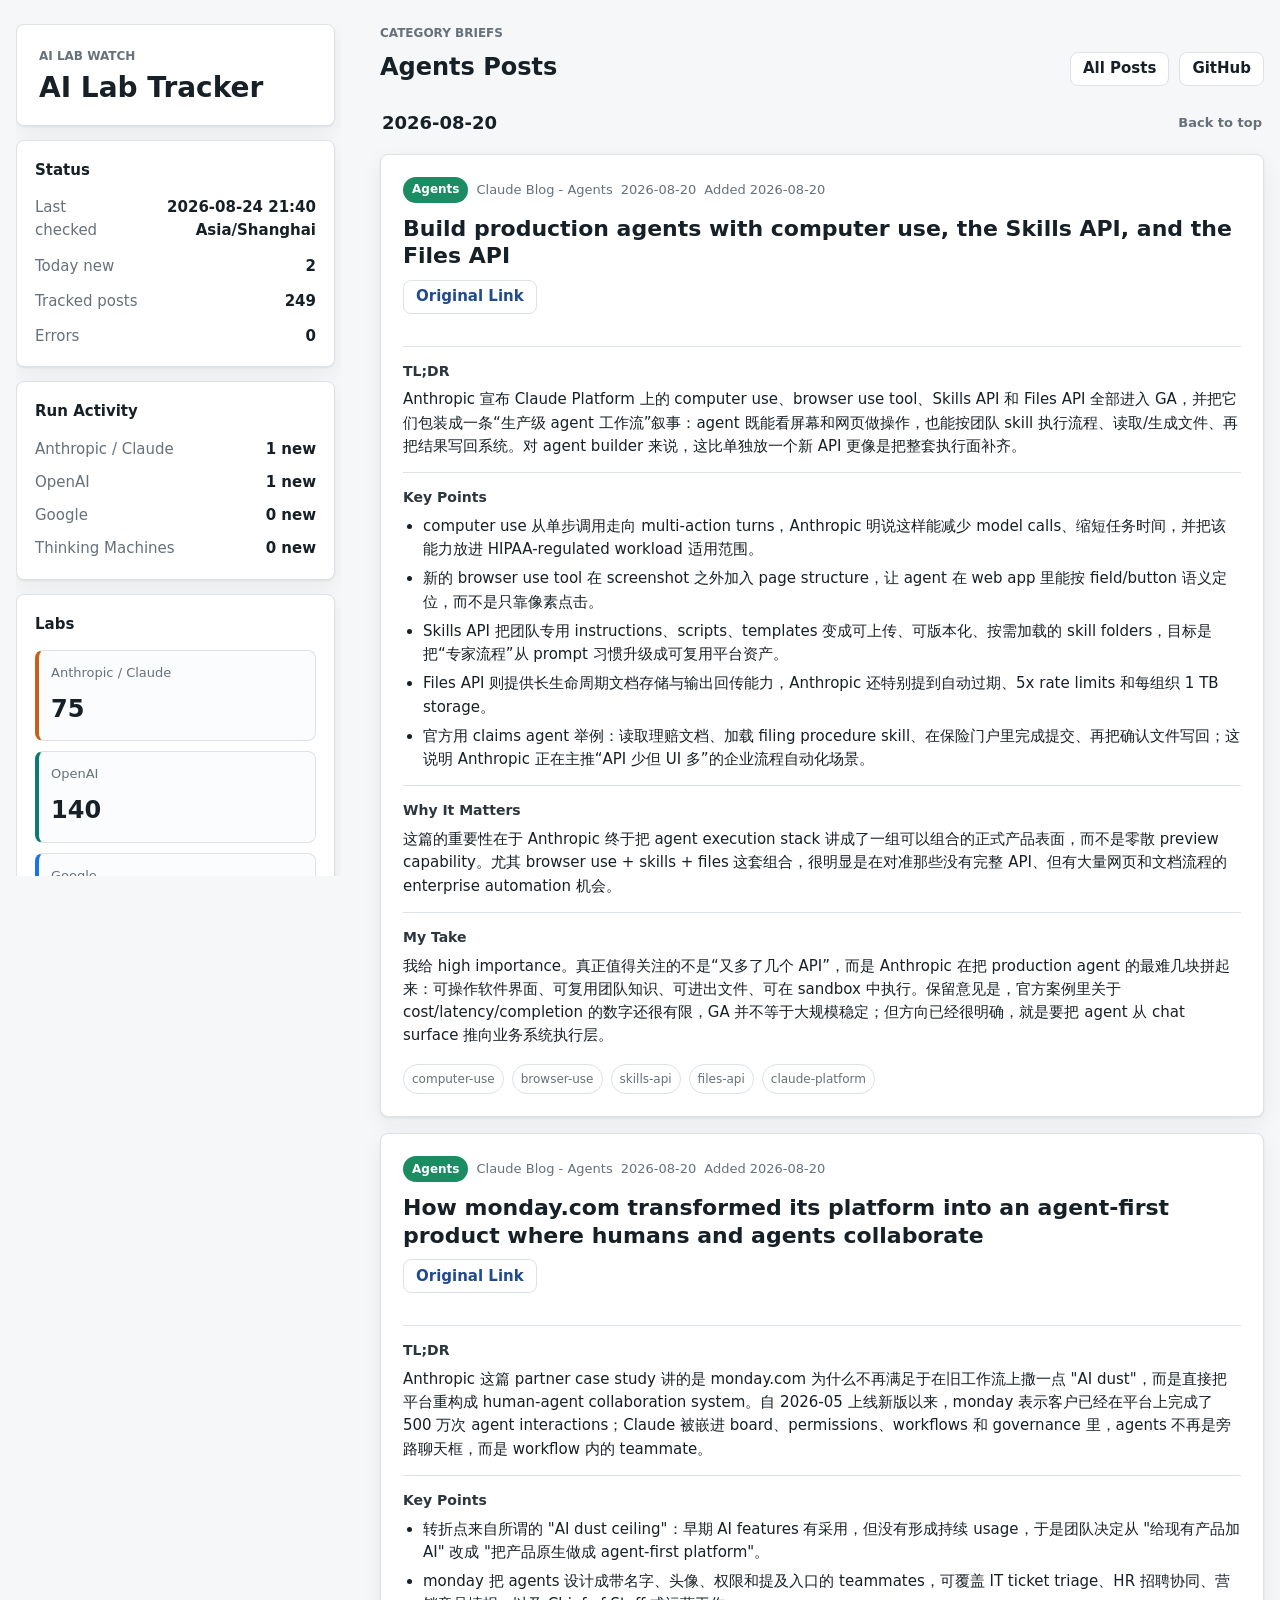
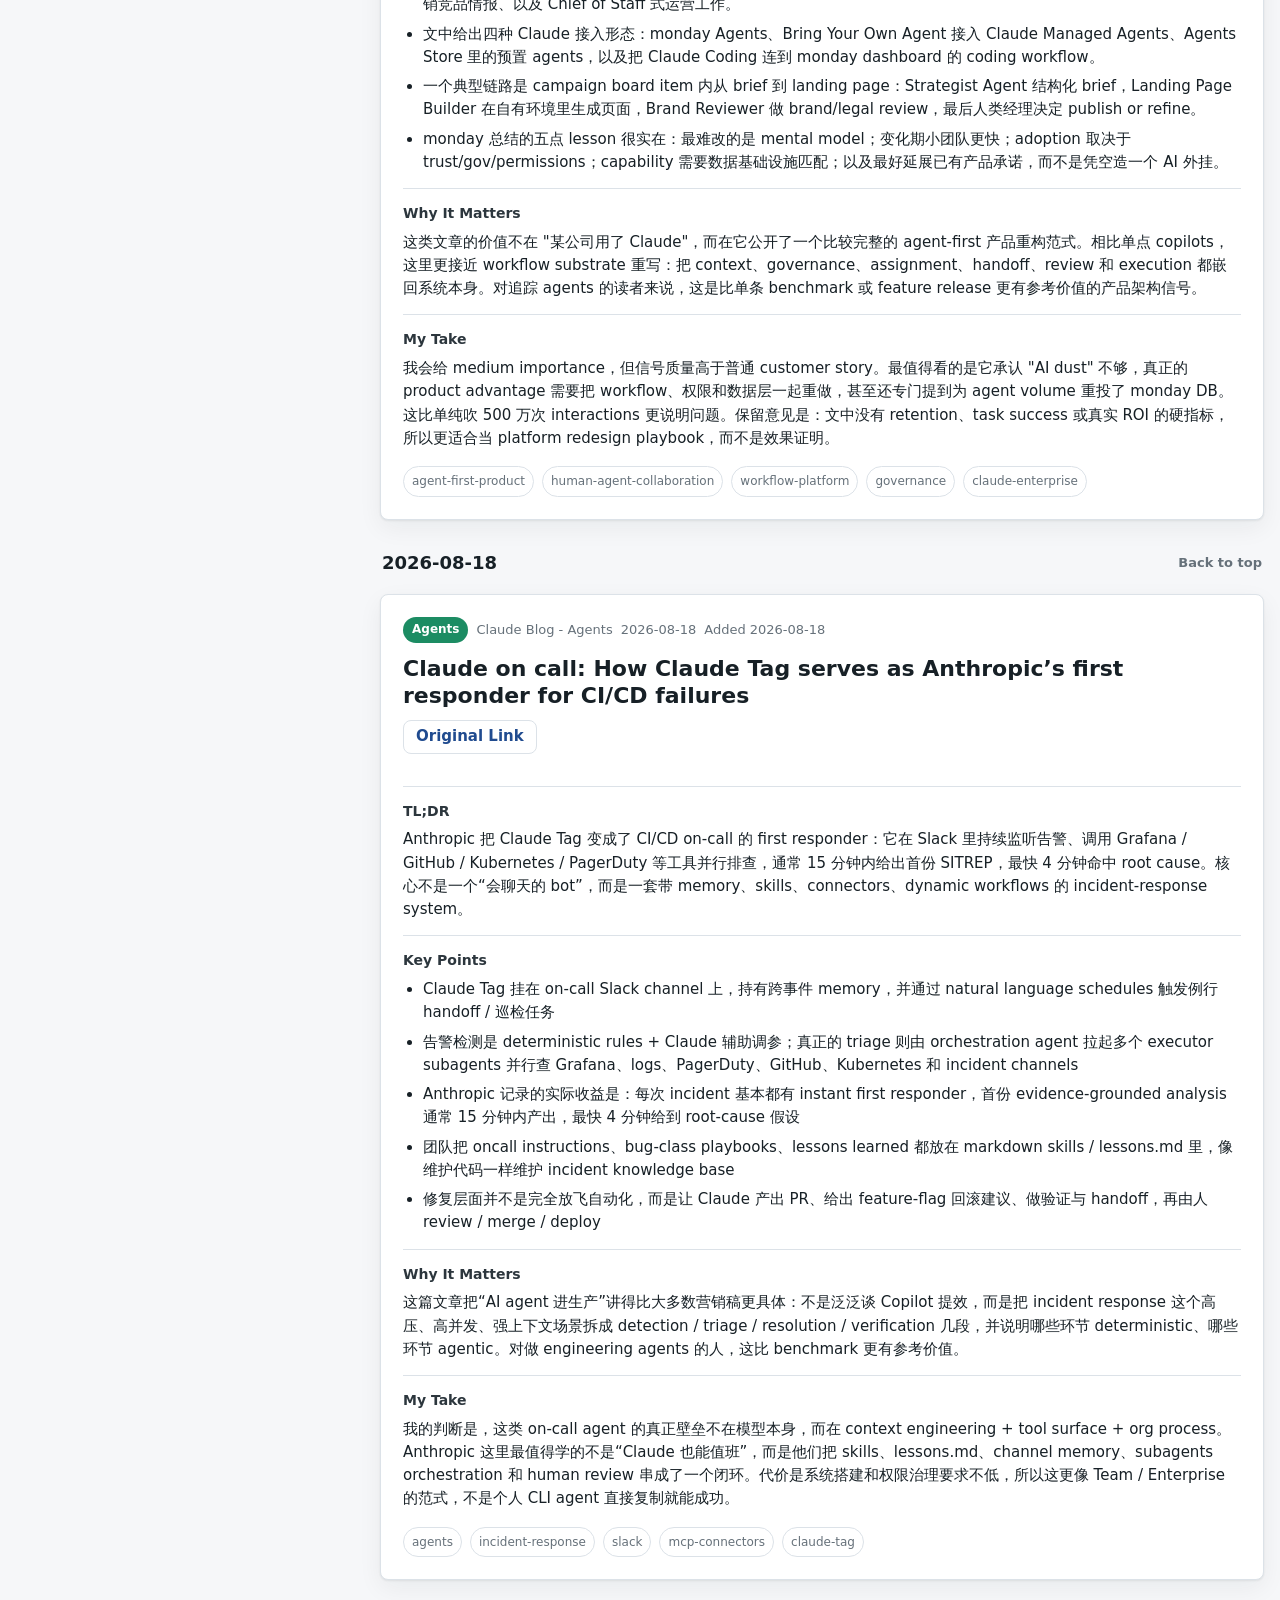
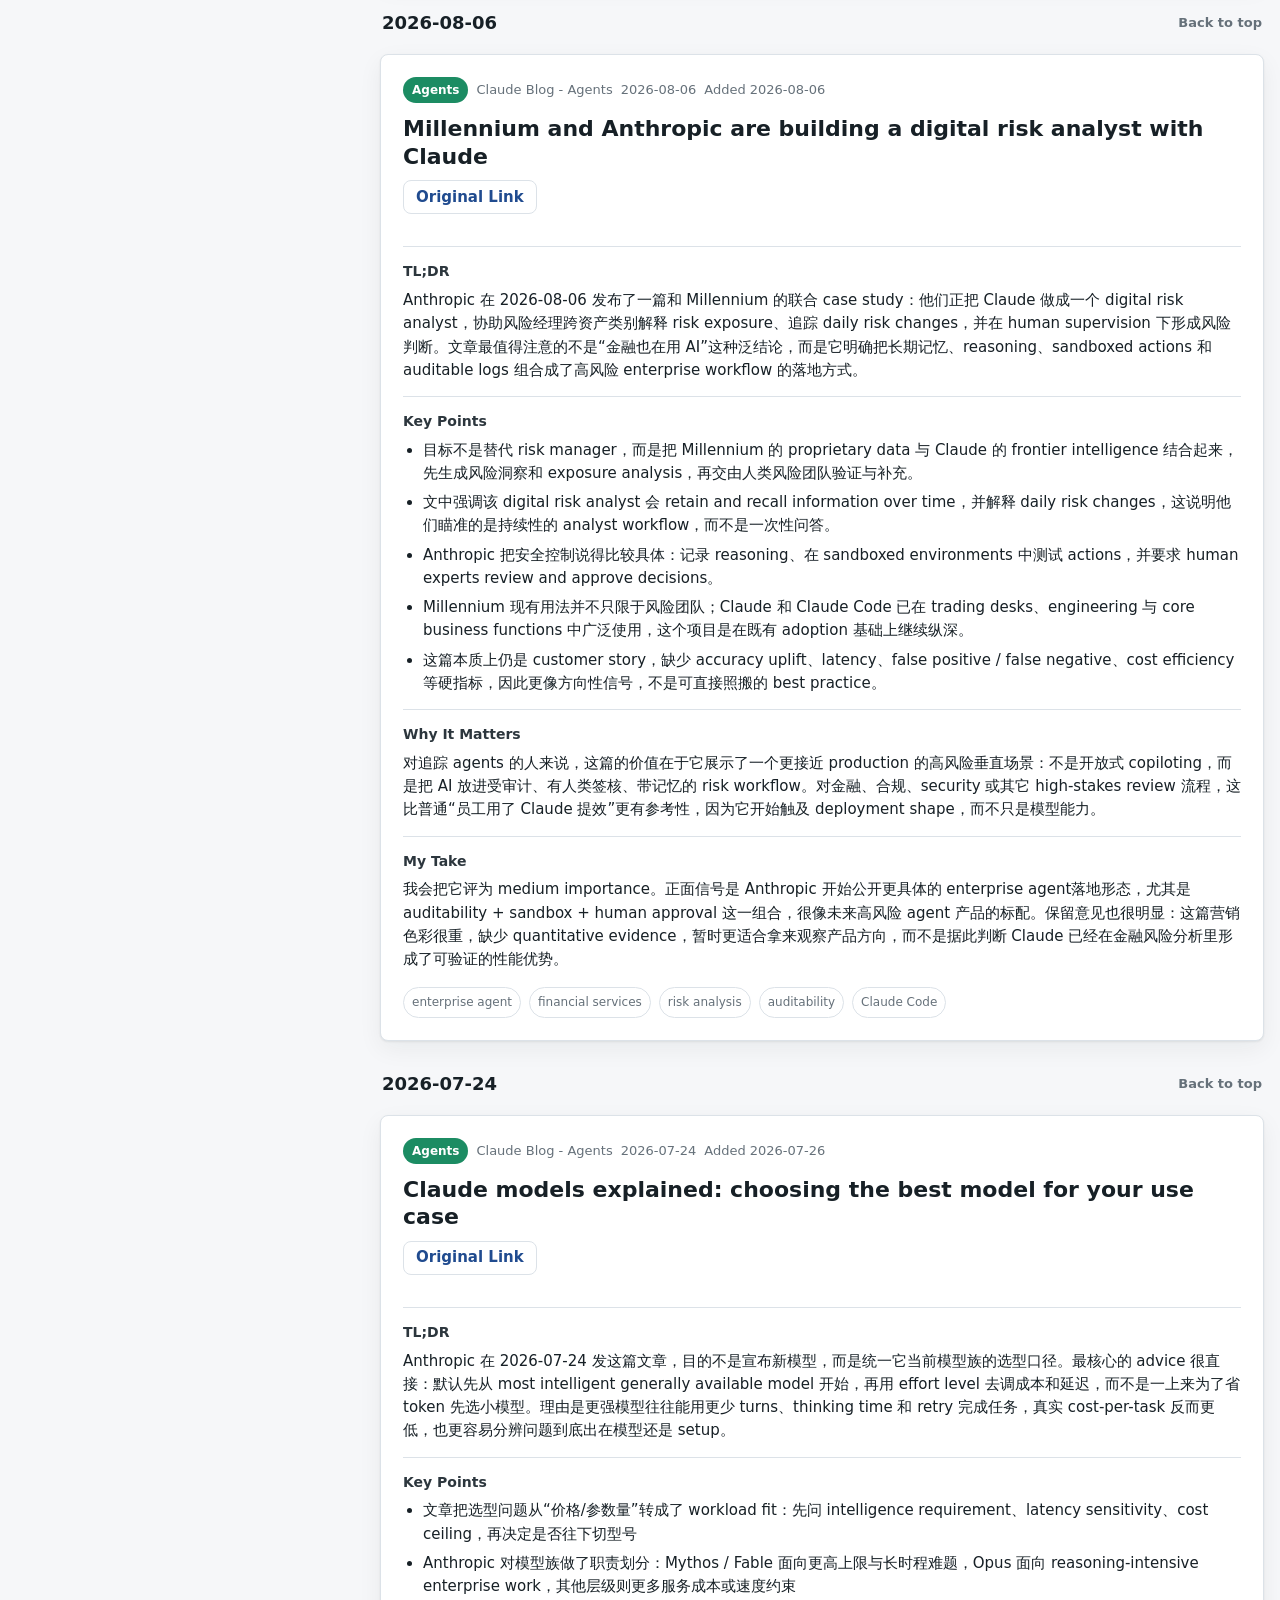
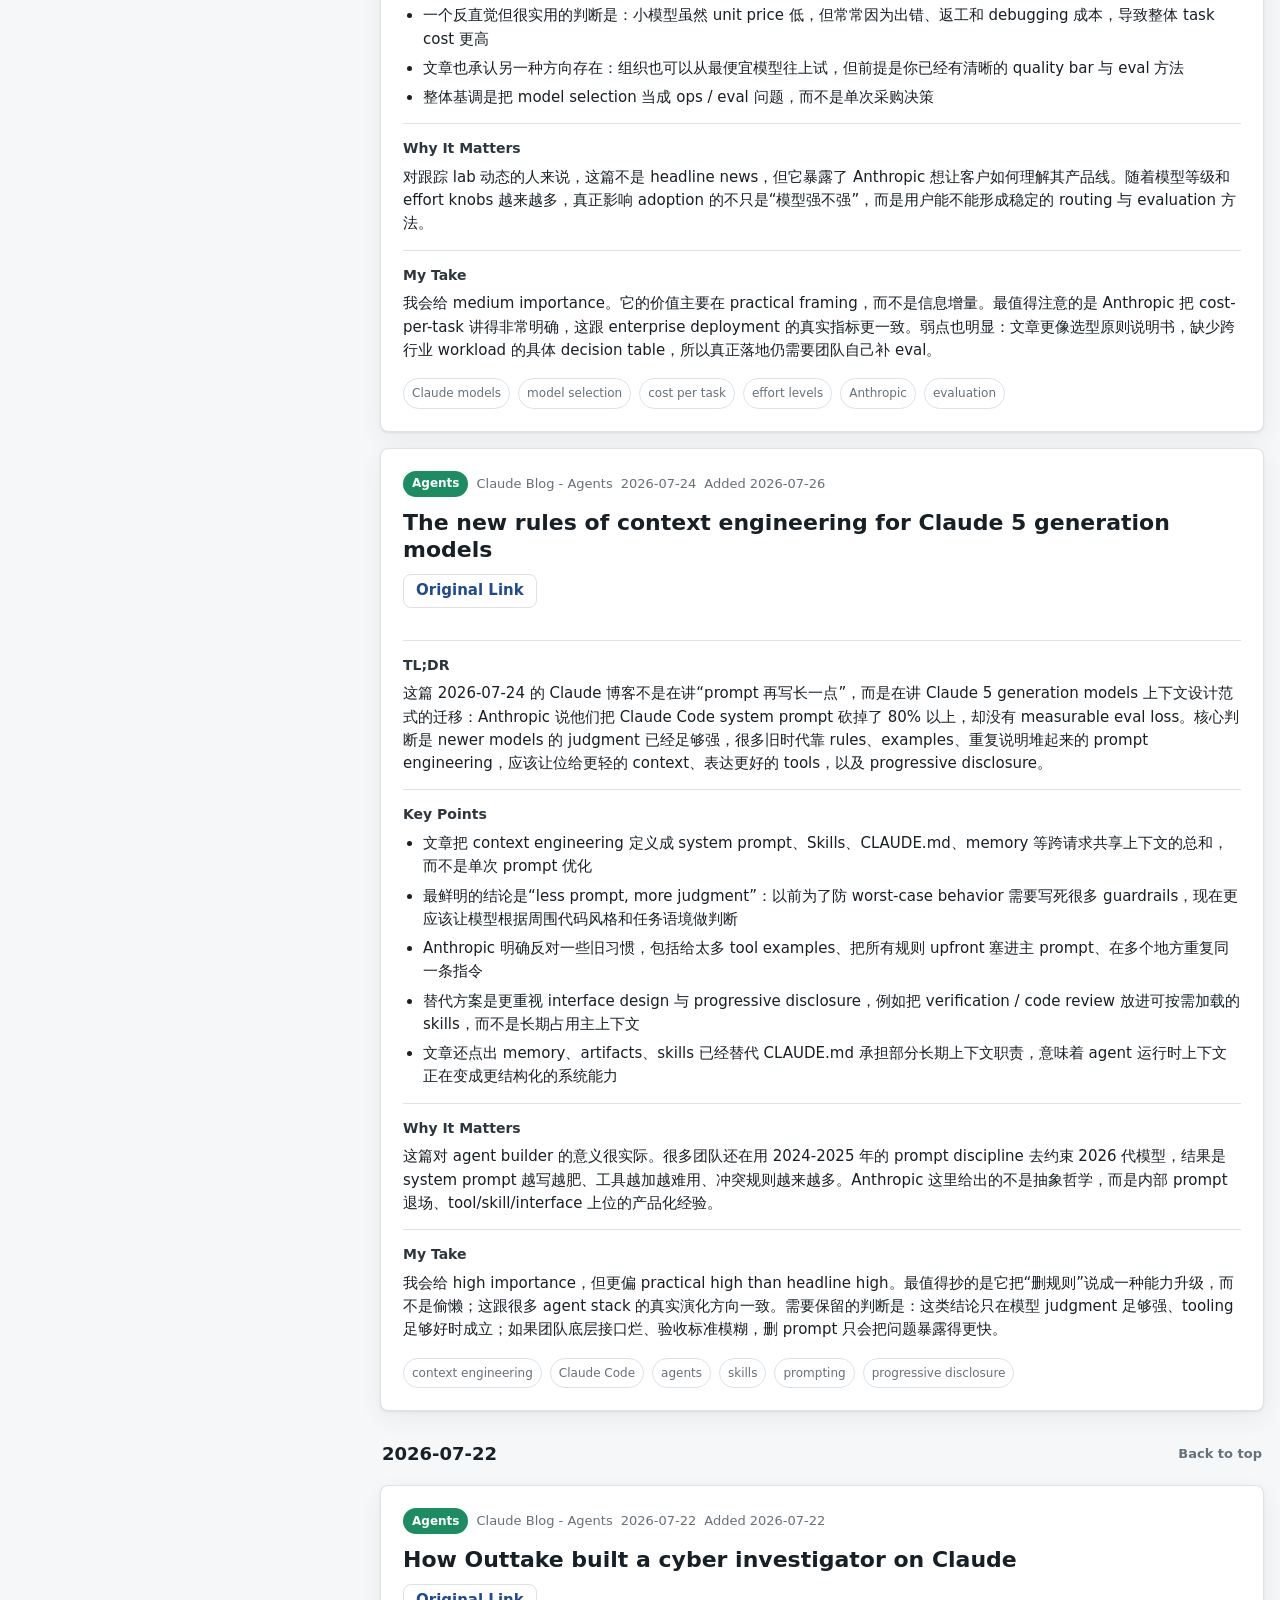
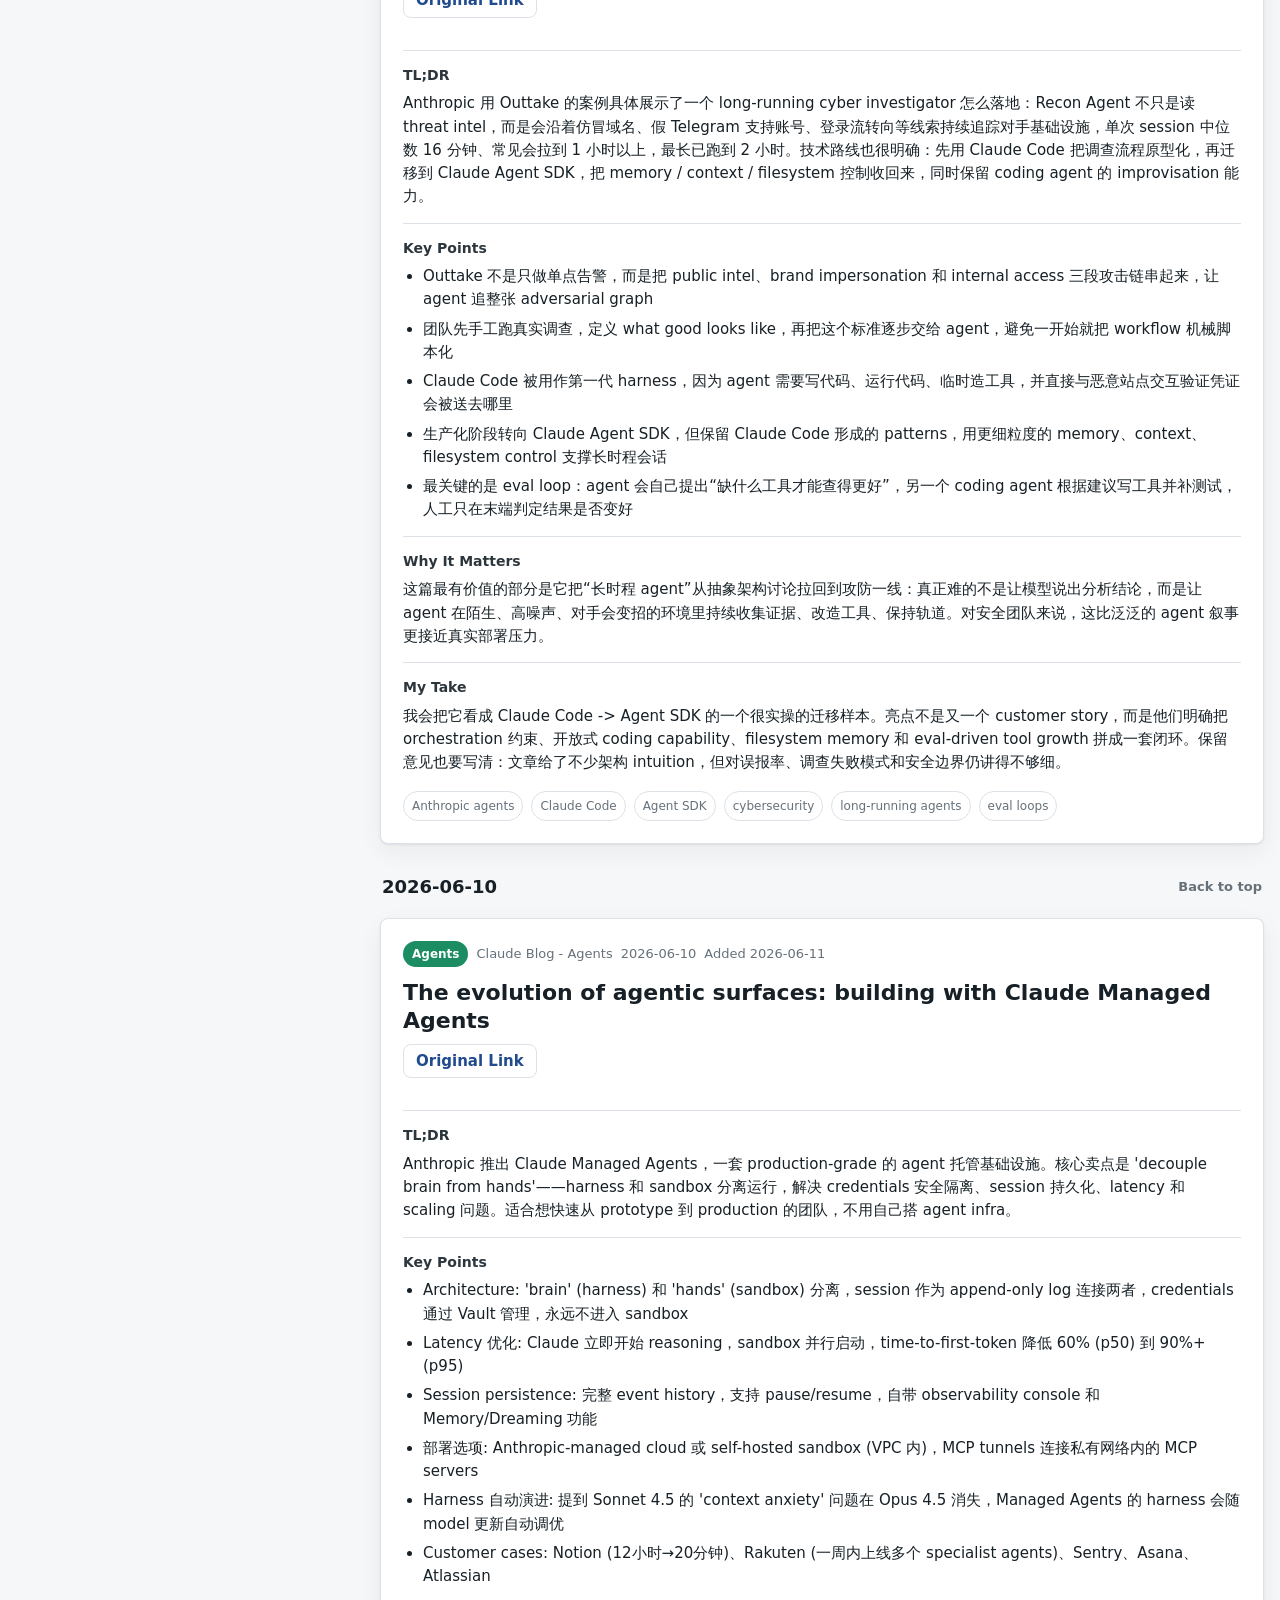
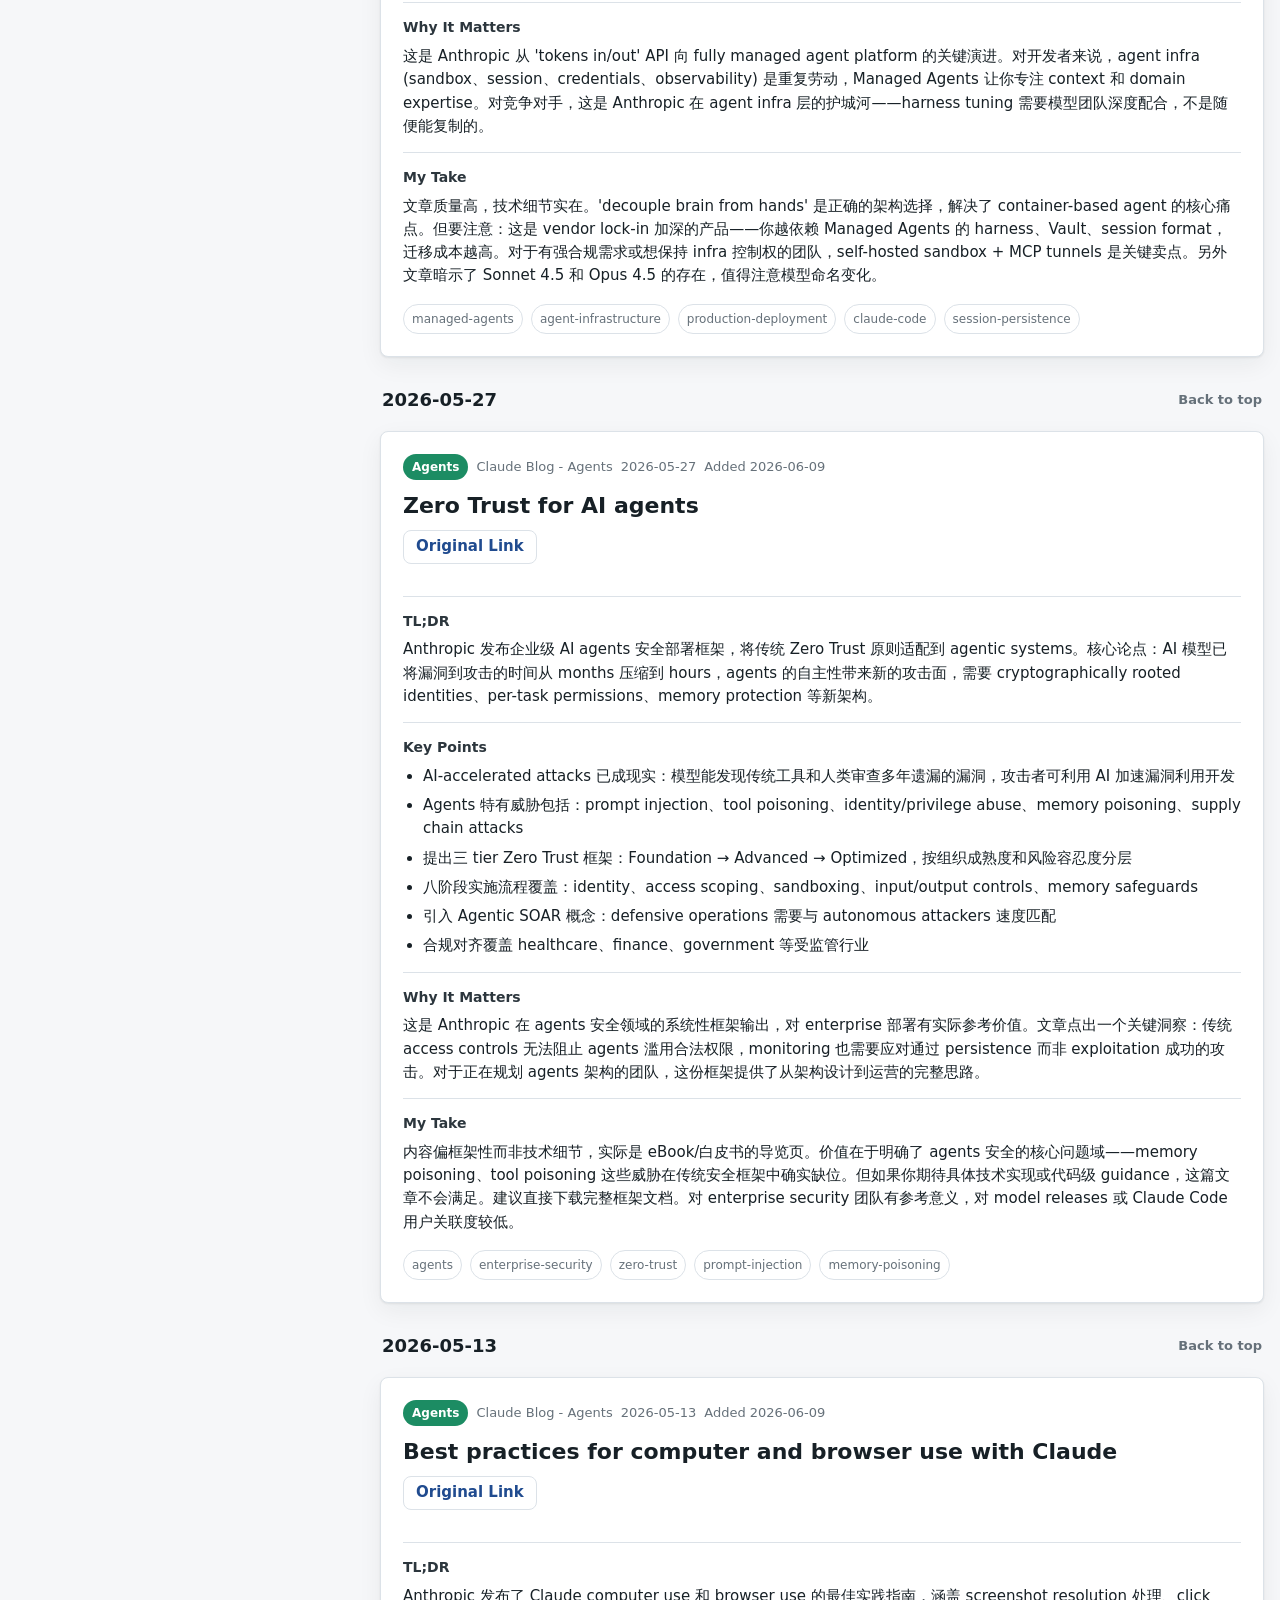
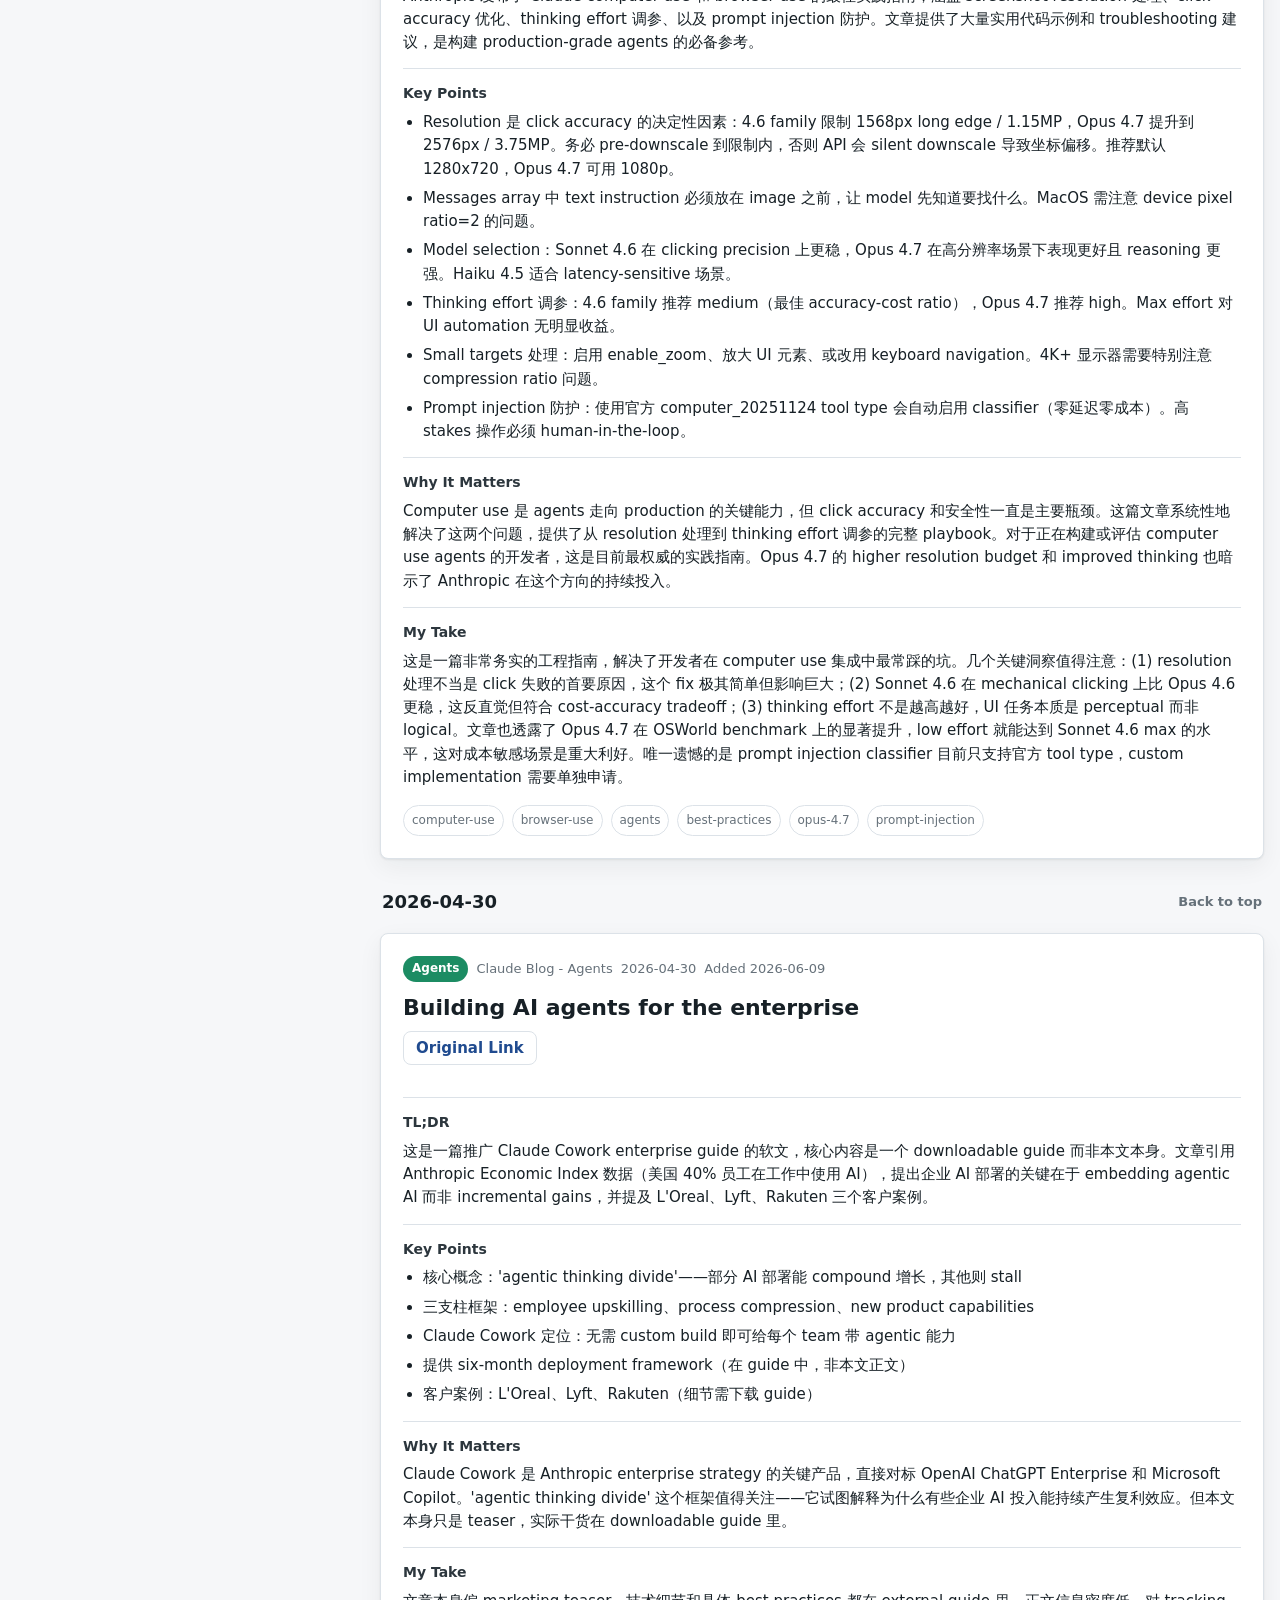
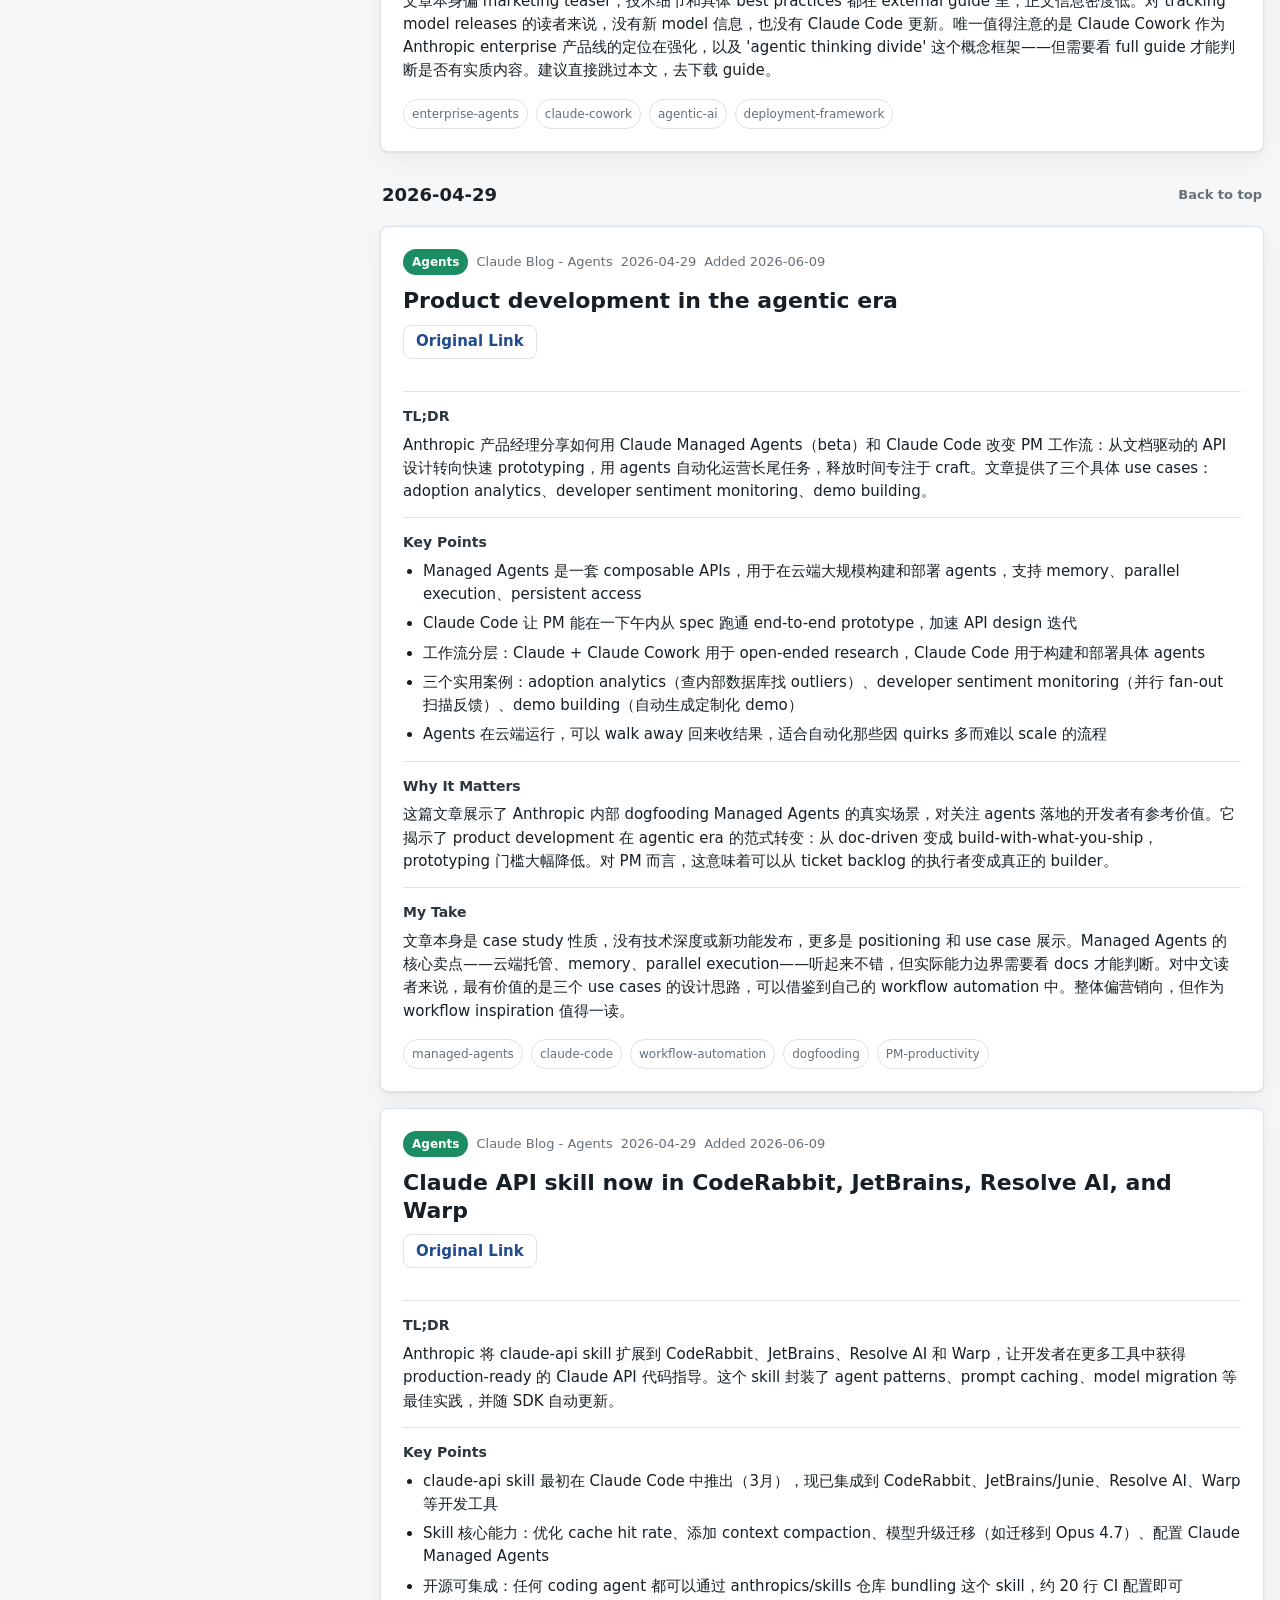
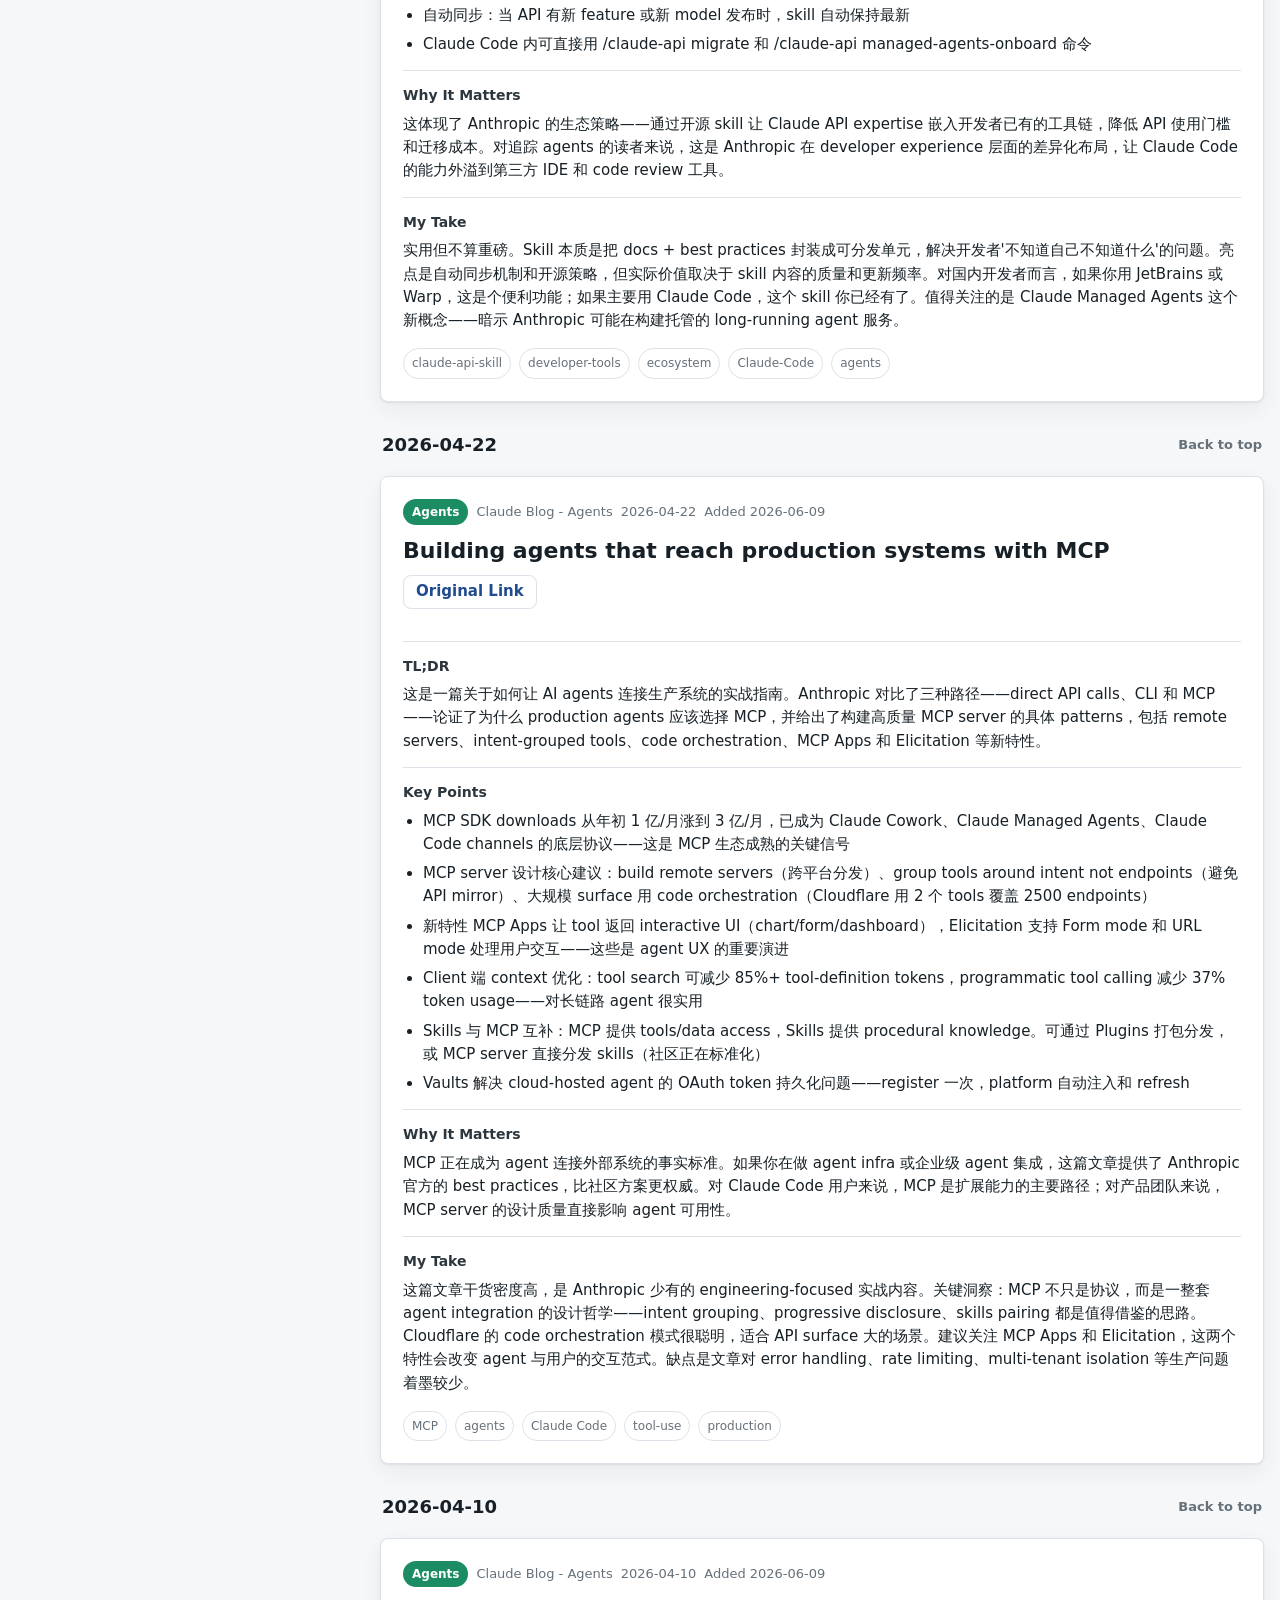
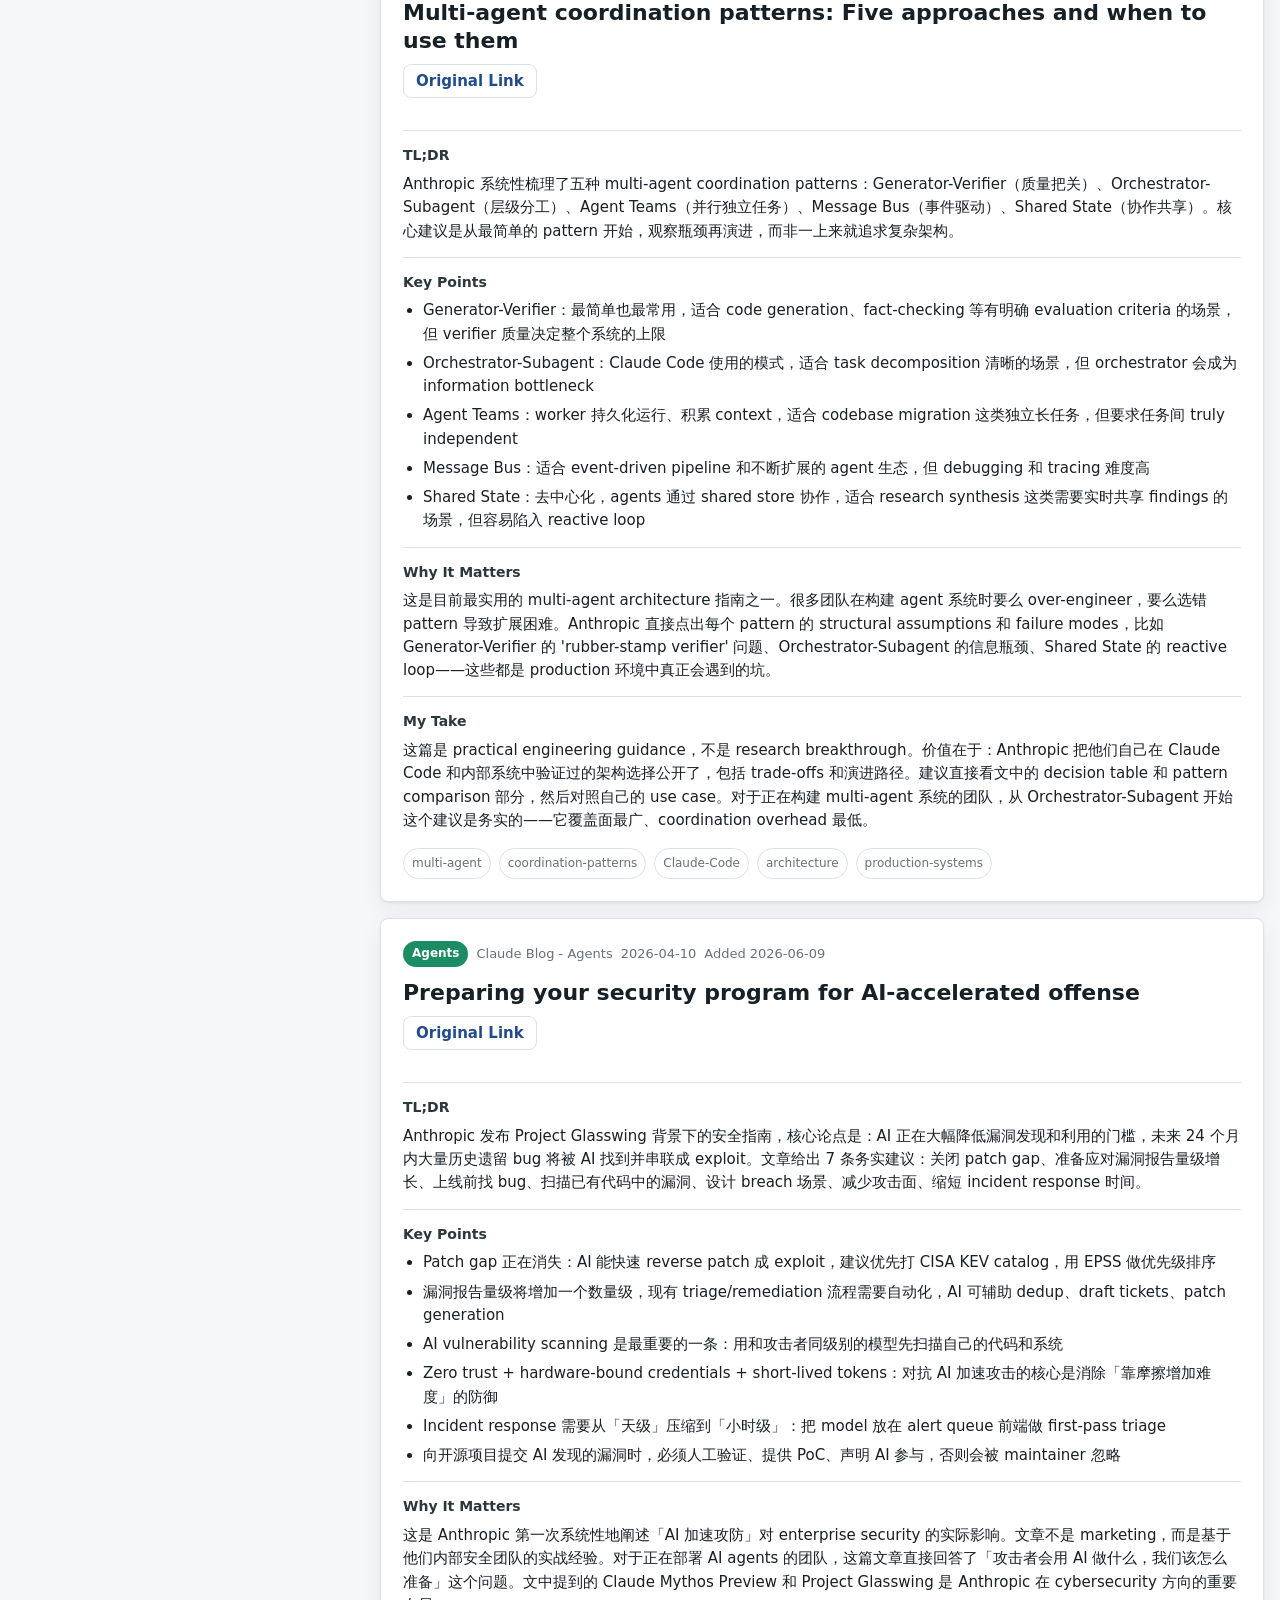
==== commit cfa16d24: "Record 2026-08-24 manual tracker refresh" ====
--- a/docs/categories/agents.html
+++ b/docs/categories/agents.html
@@ -19,19 +19,19 @@
         <dl class="stats">
           <div>
             <dt>Last checked</dt>
-            <dd>2026-08-23 10:00 Asia/Shanghai</dd>
+            <dd>2026-08-24 21:40 Asia/Shanghai</dd>
           </div>
           <div>
             <dt>Today new</dt>
-            <dd>0</dd>
+            <dd>2</dd>
           </div>
           <div>
             <dt>Tracked posts</dt>
-            <dd>247</dd>
+            <dd>249</dd>
           </div>
           <div>
             <dt>Errors</dt>
-            <dd>2</dd>
+            <dd>0</dd>
           </div>
         </dl>
       </section>
@@ -42,12 +42,12 @@
           
             <li>
               <span>Anthropic / Claude</span>
-              <strong>0 new</strong>
+              <strong>1 new</strong>
             </li>
             
             <li>
               <span>OpenAI</span>
-              <strong>0 new</strong>
+              <strong>1 new</strong>
             </li>
             
             <li>
@@ -69,13 +69,13 @@
           
     <a class="lab-stat lab-anthropic" href="../labs/anthropic.html">
       <span>Anthropic / Claude</span>
-      <strong>74</strong>
+      <strong>75</strong>
     </a>
     
 
     <a class="lab-stat lab-openai" href="../labs/openai.html">
       <span>OpenAI</span>
-      <strong>139</strong>
+      <strong>140</strong>
     </a>
     
 
@@ -118,7 +118,7 @@
       </section>
 
       <footer>
-        Generated: 2026-08-23 10:00 Asia/Shanghai
+        Generated: 2026-08-24 21:40 Asia/Shanghai
       </footer>
     </aside>
 
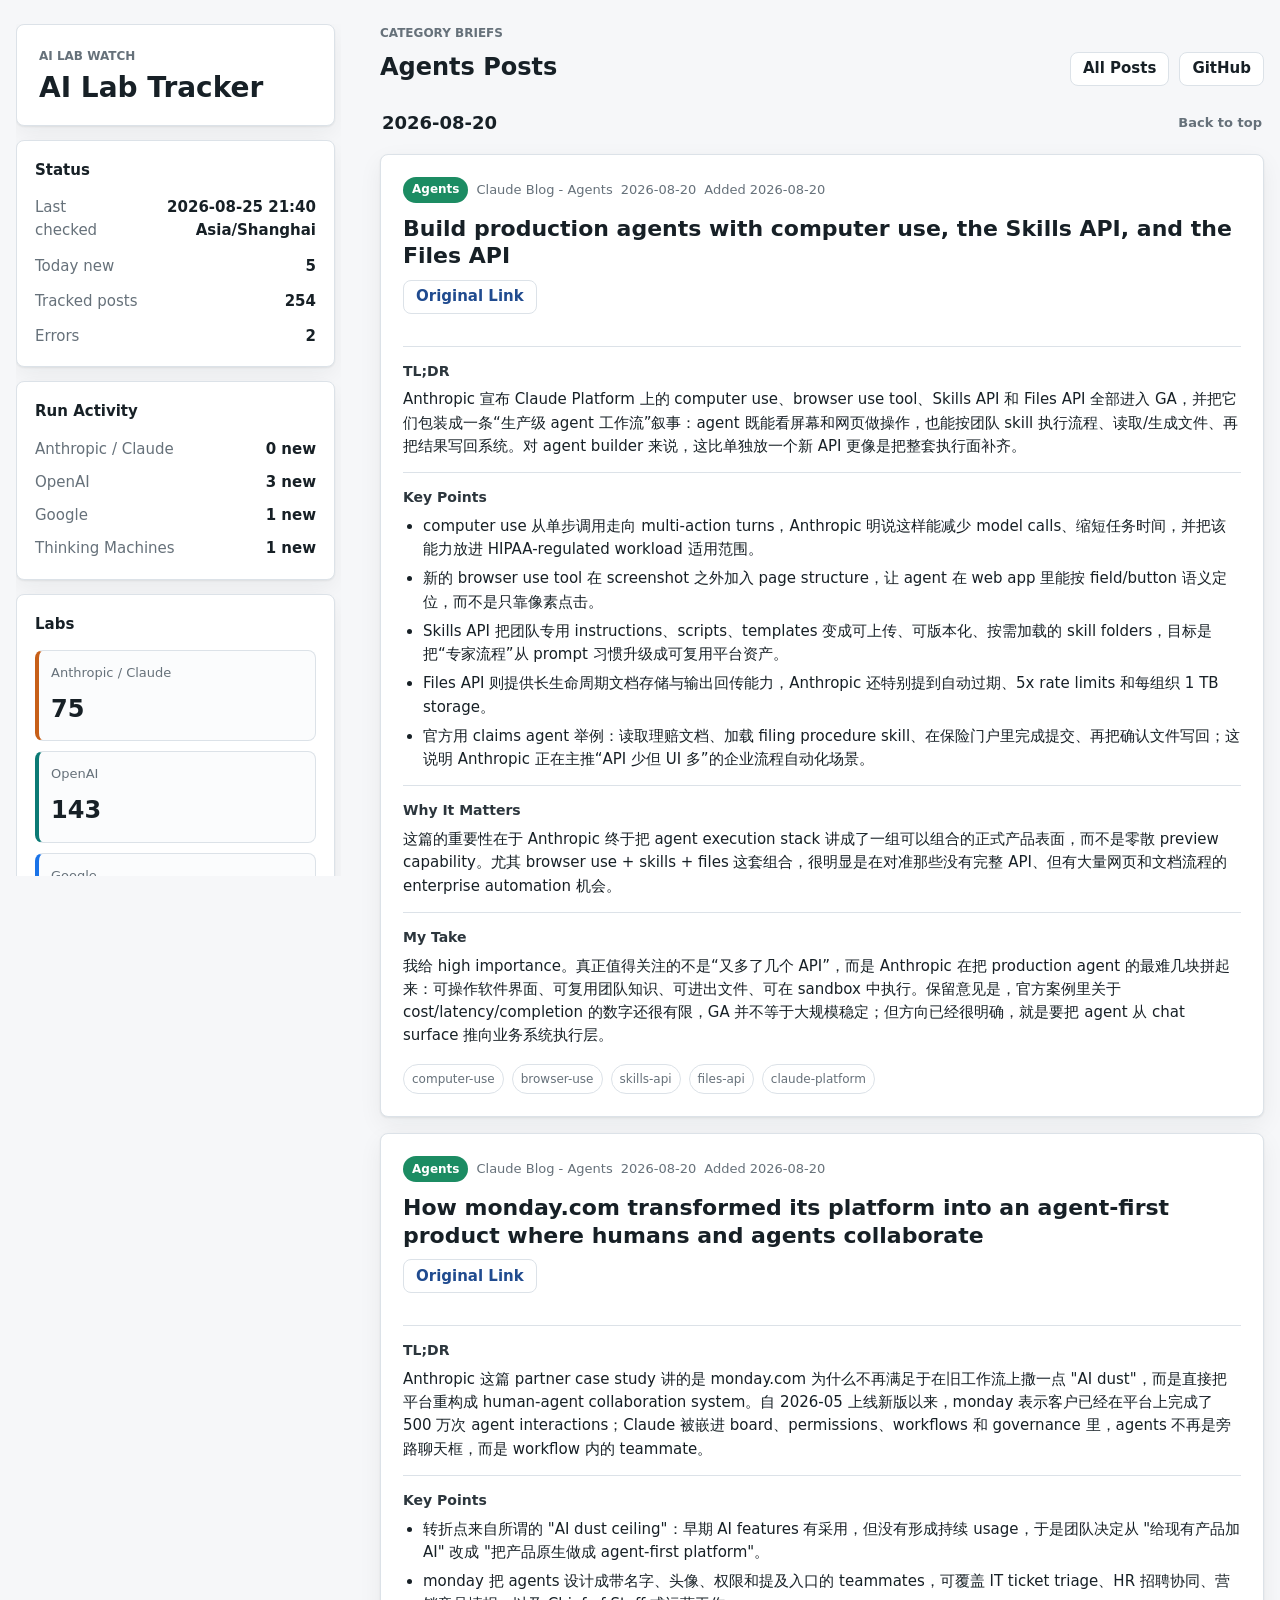
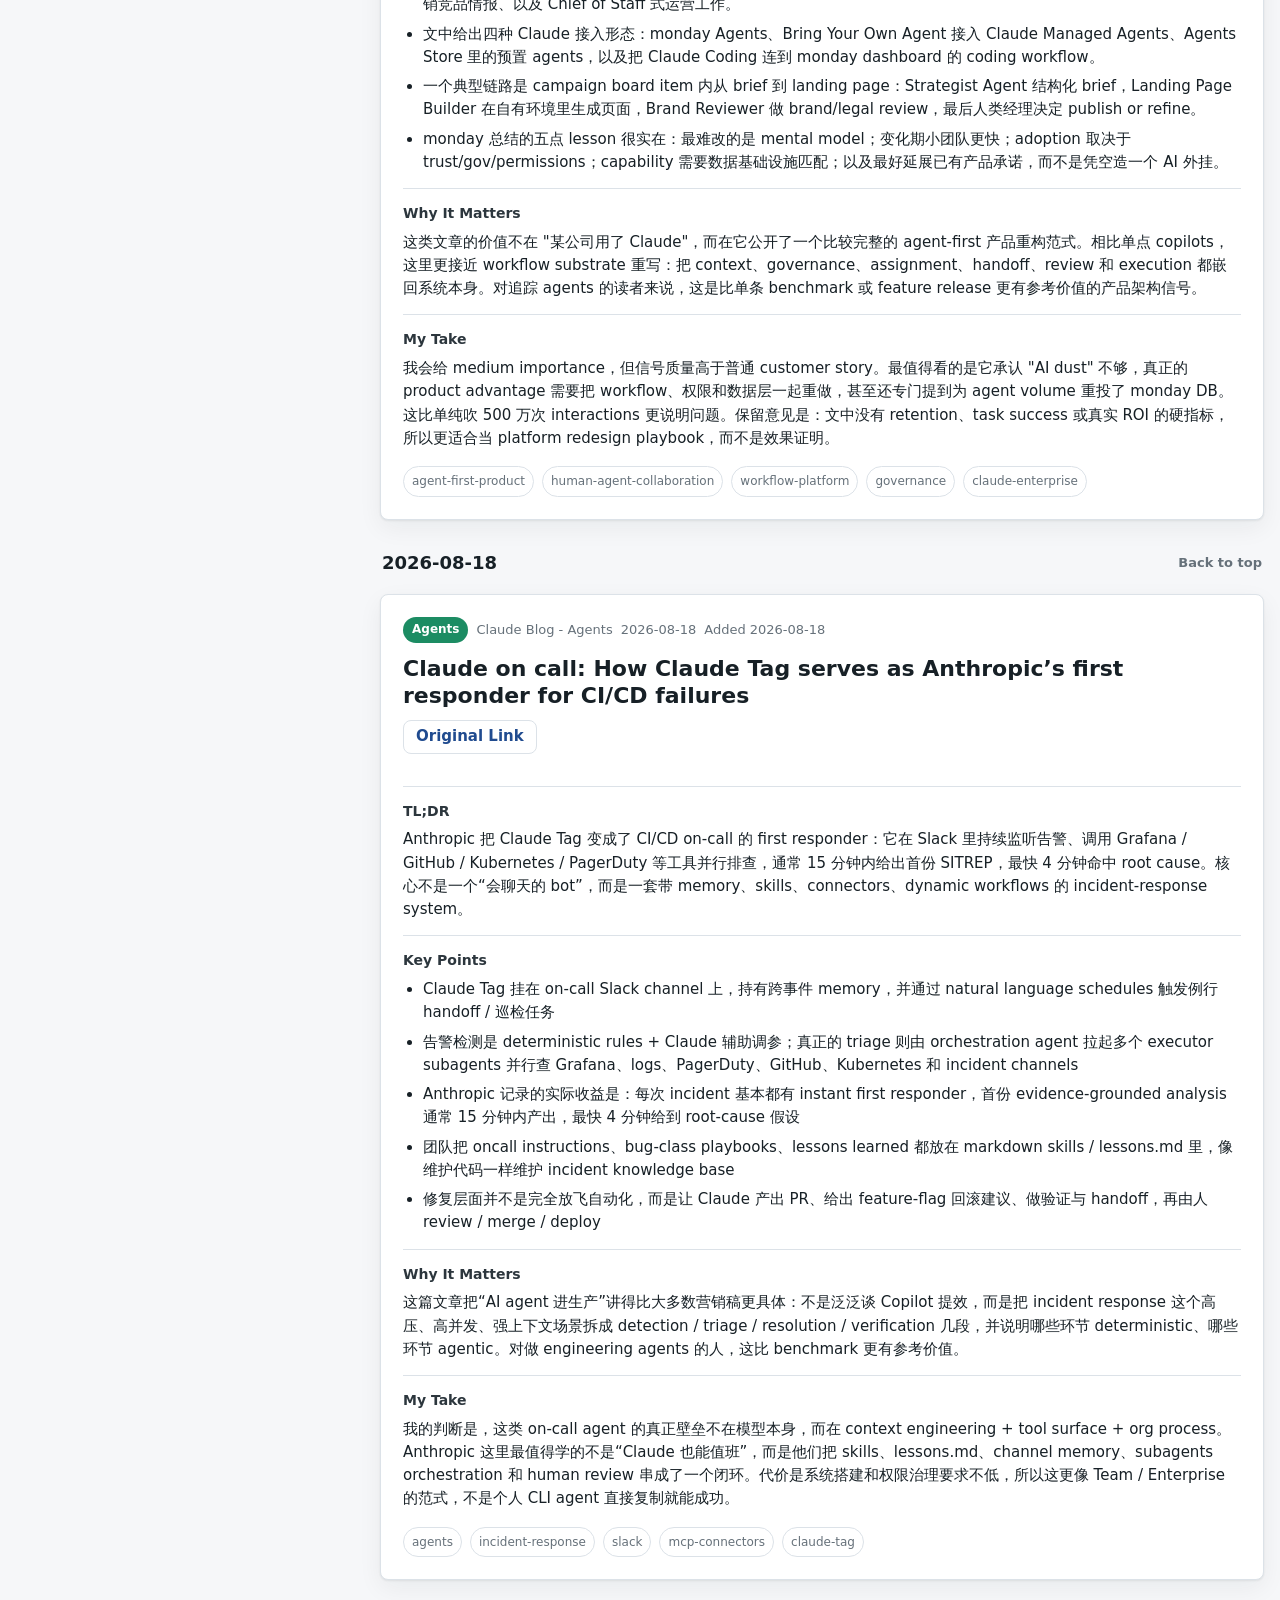
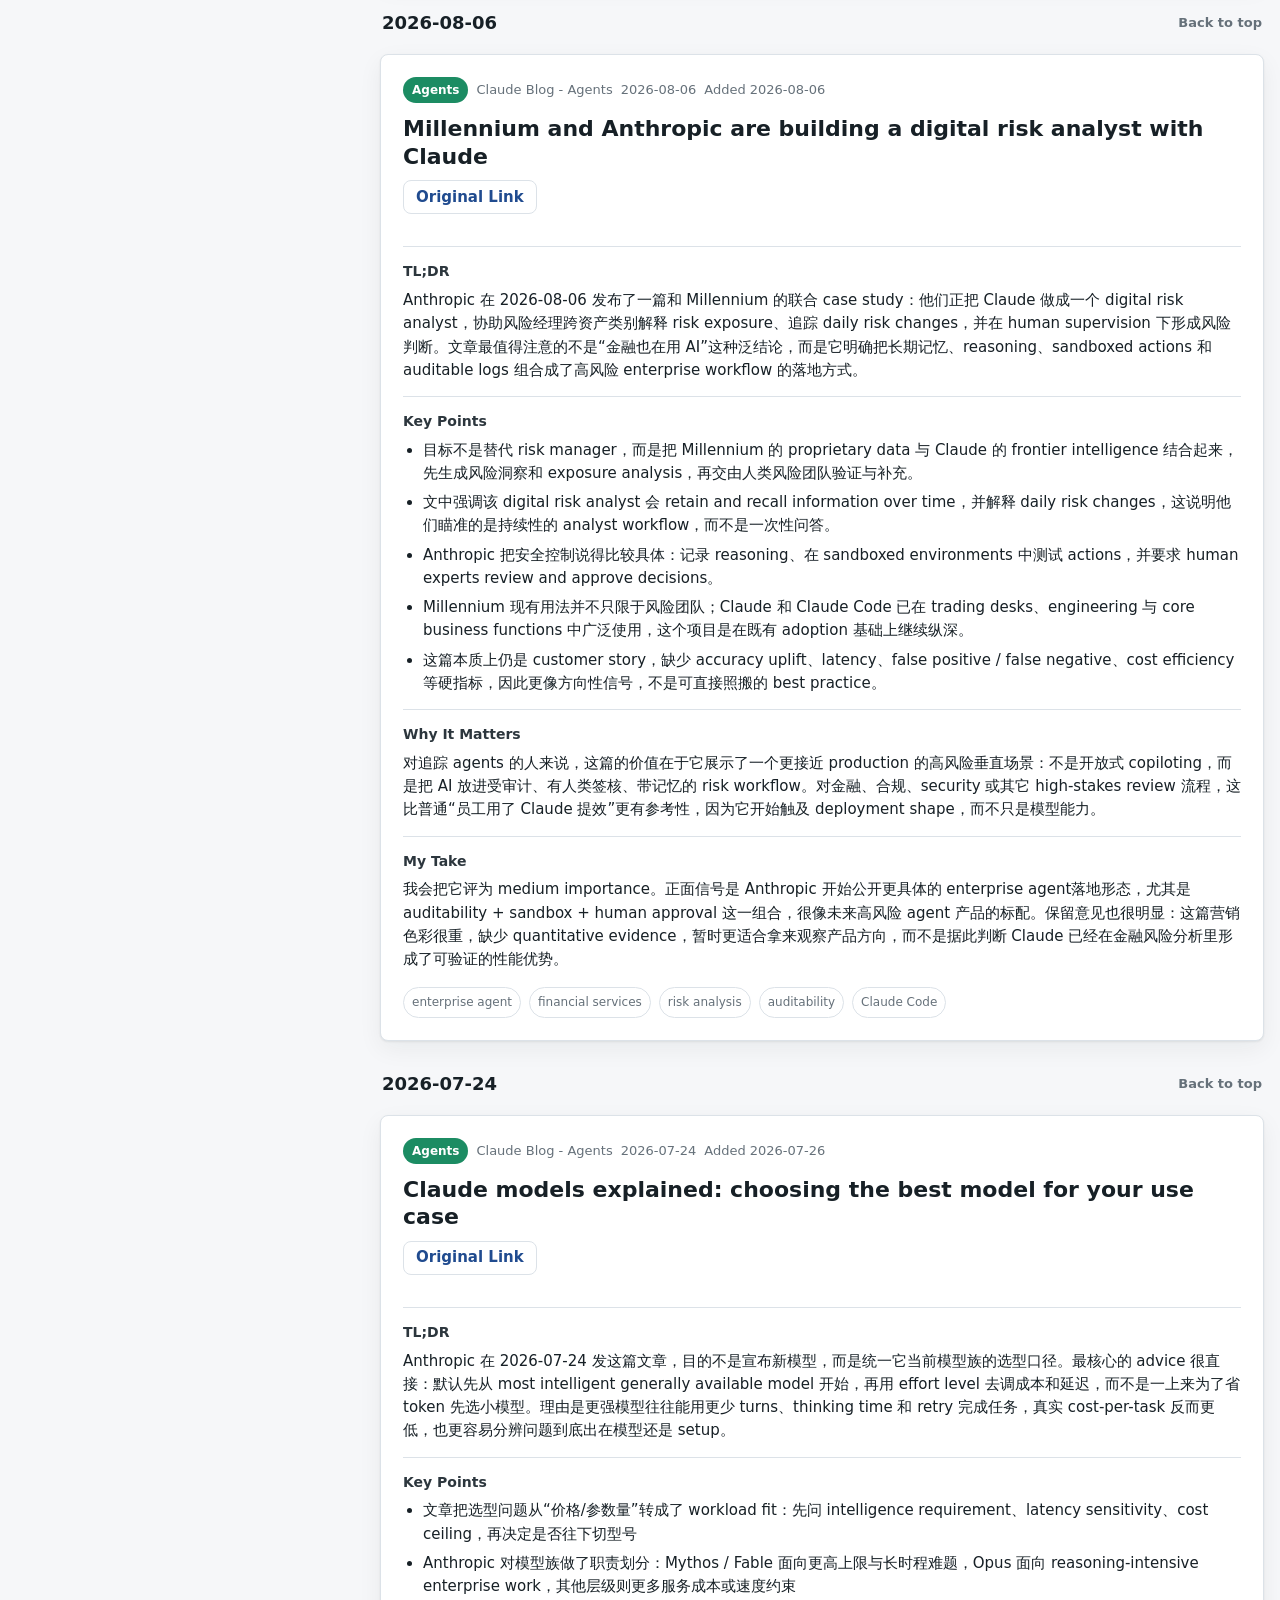
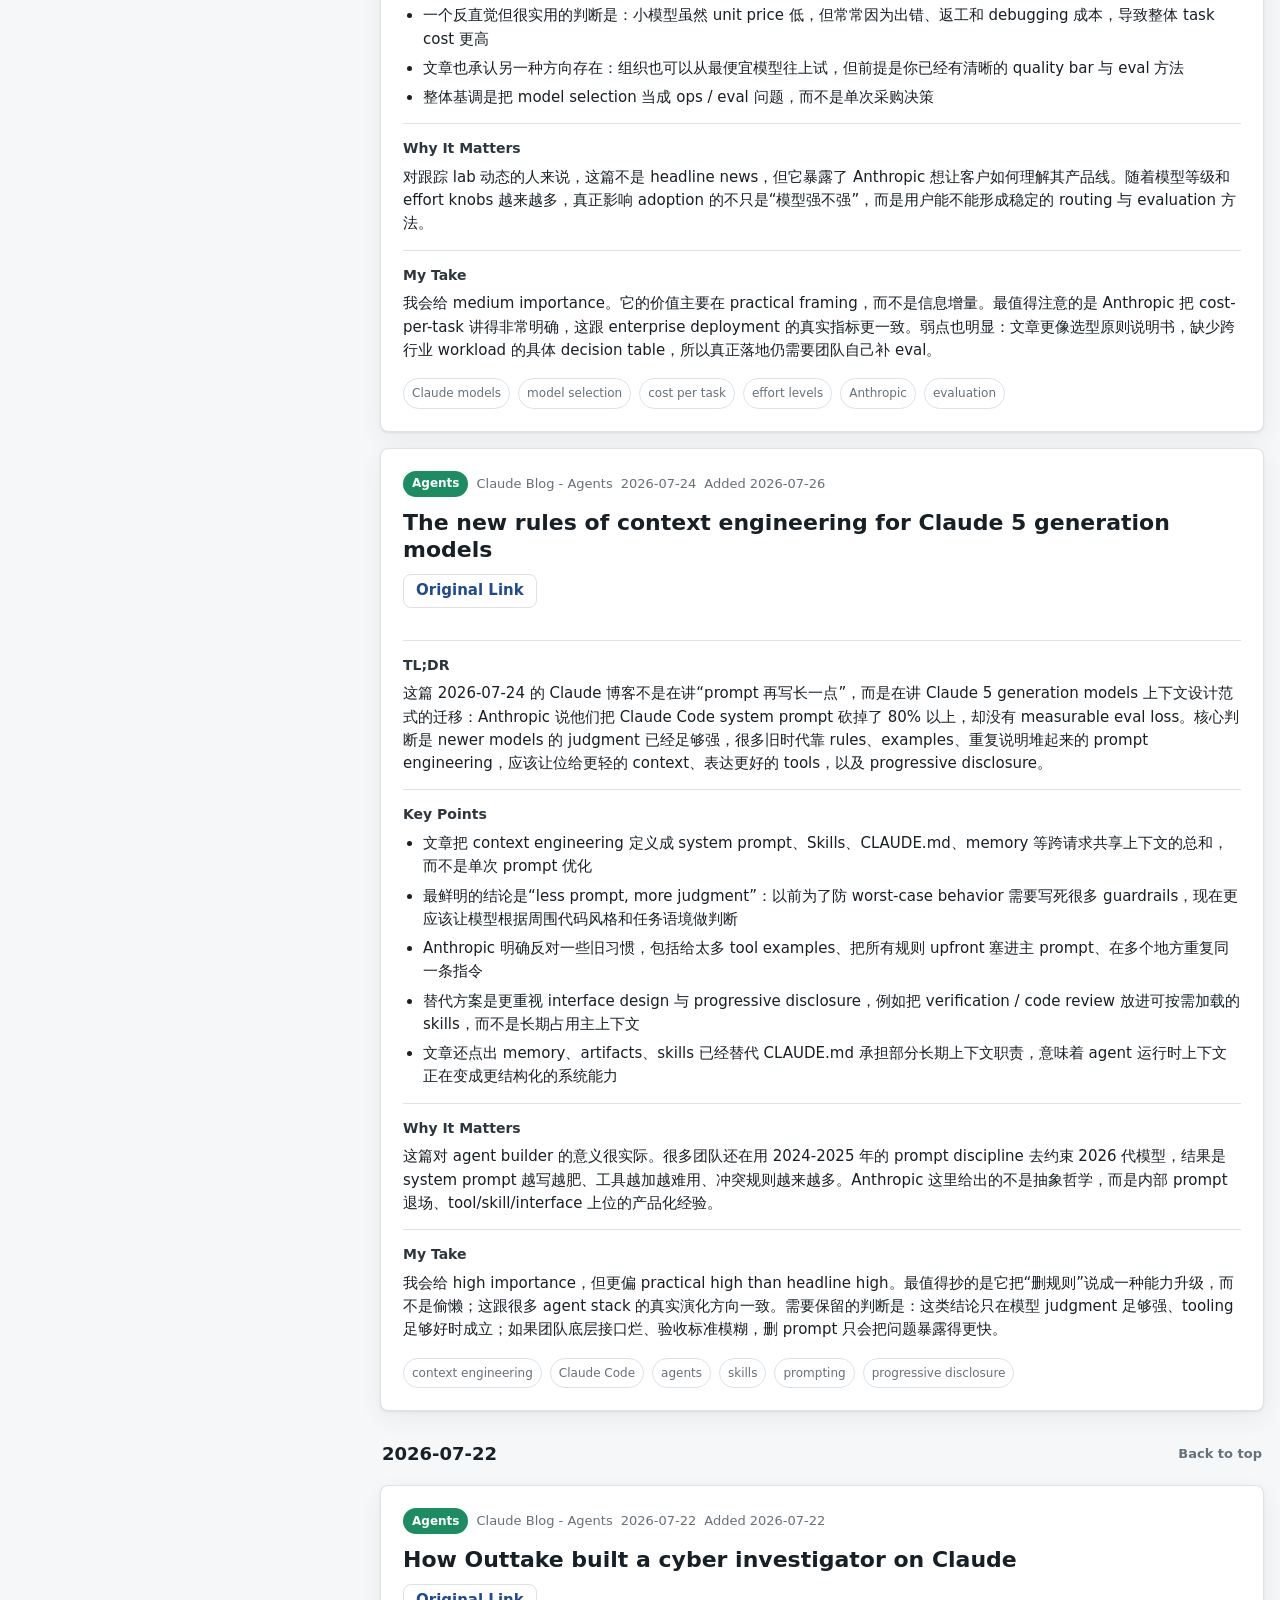
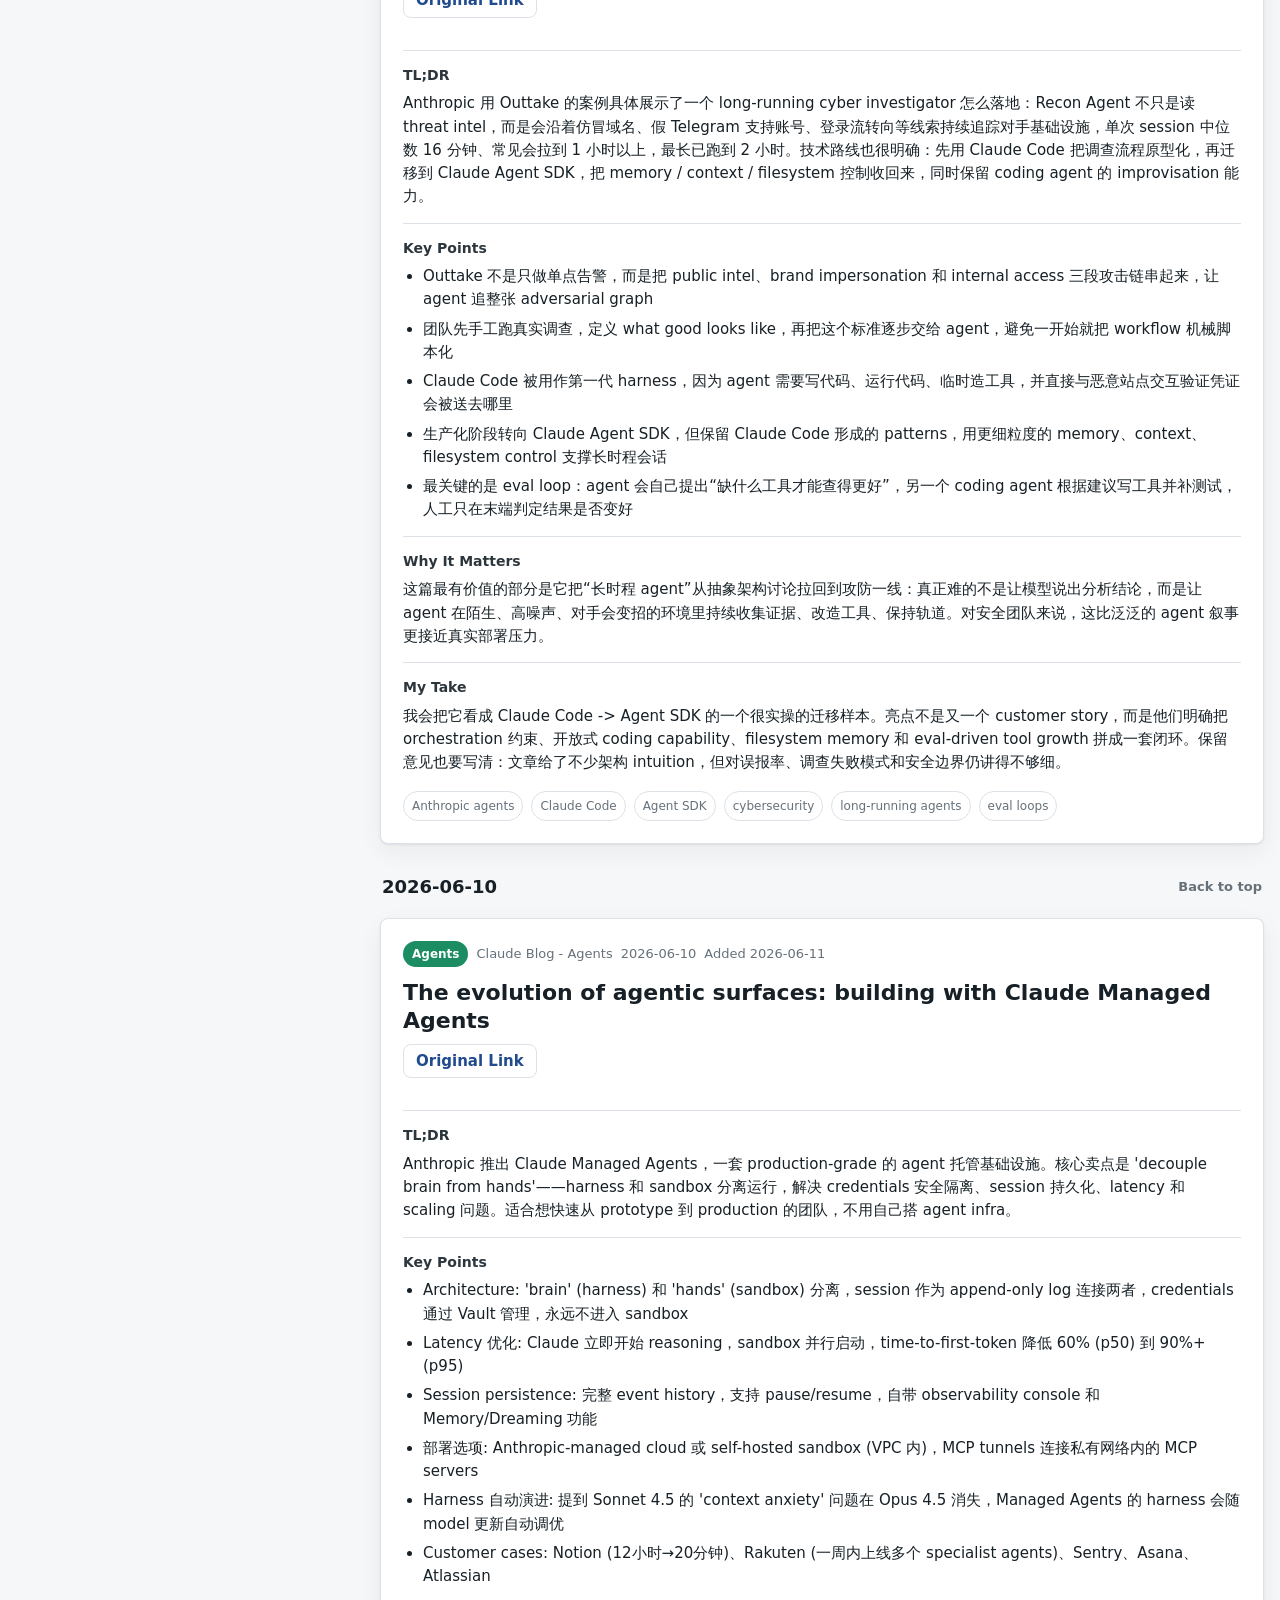
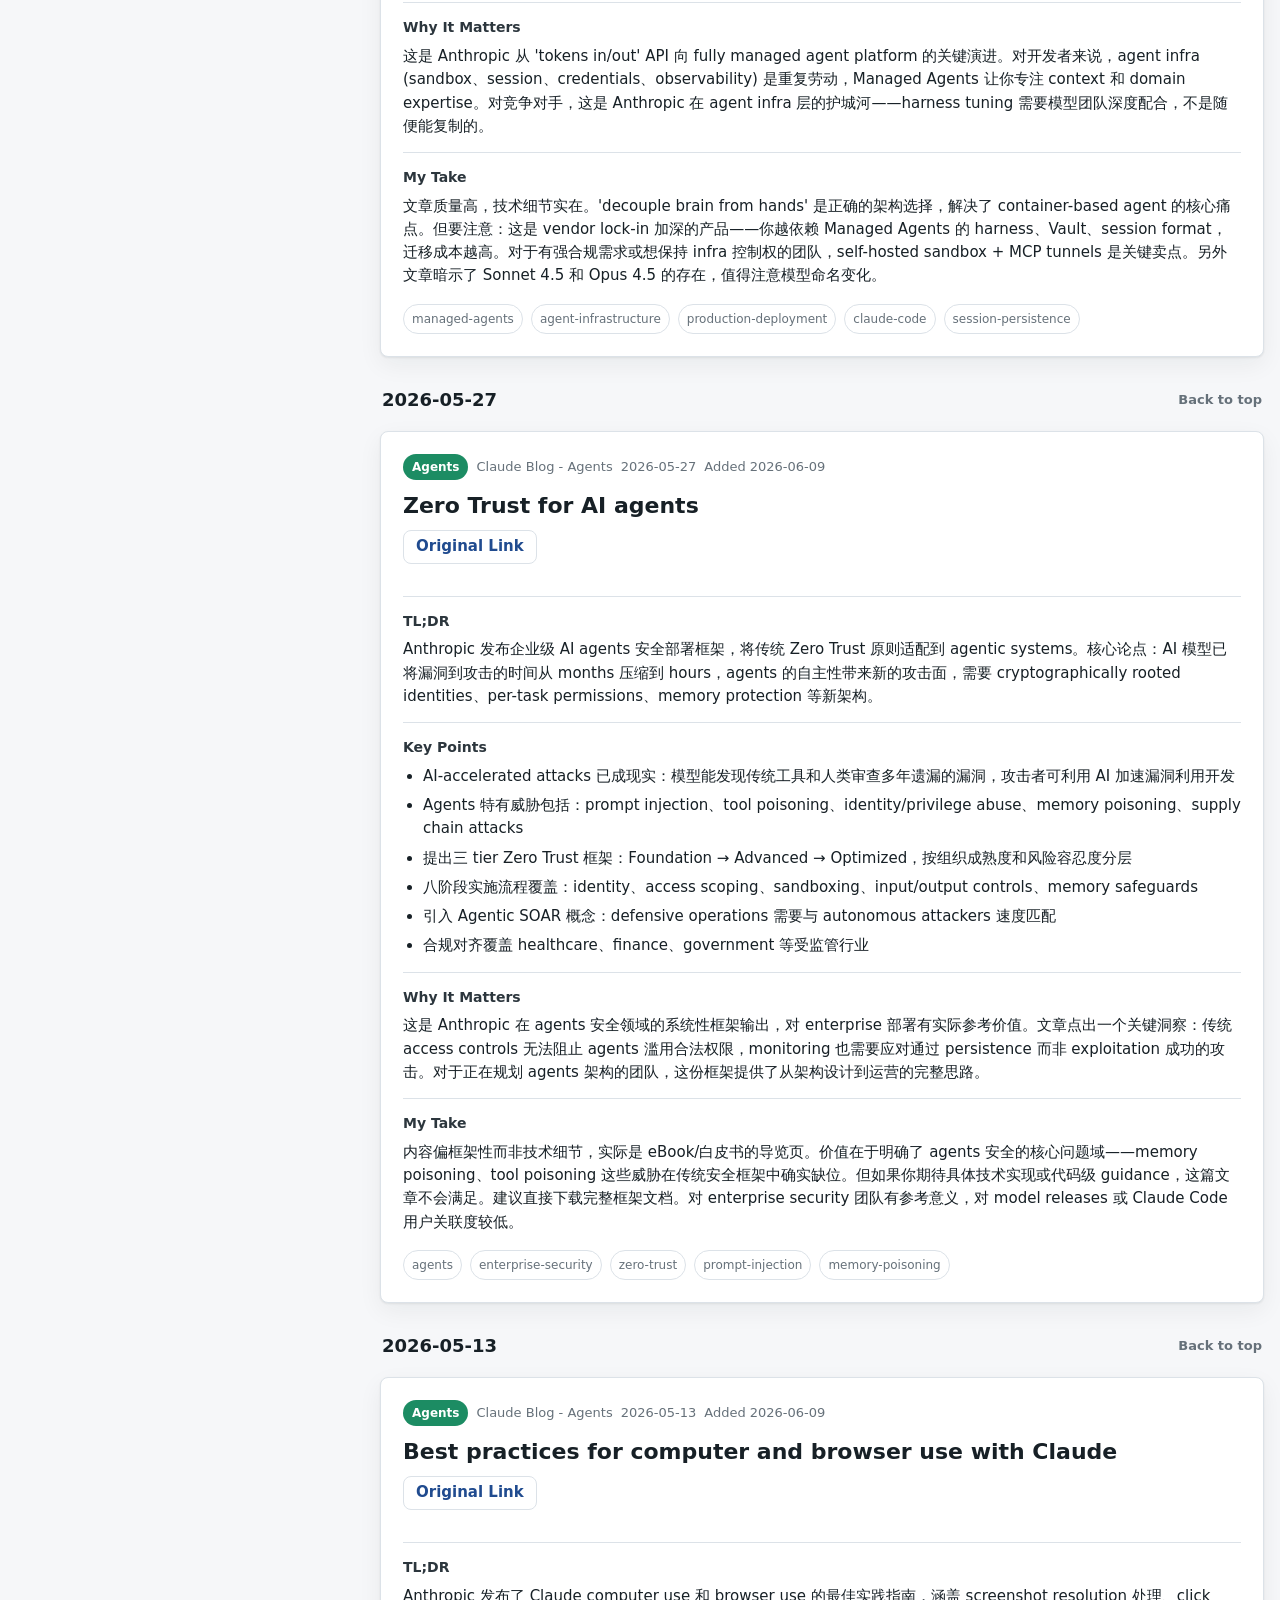
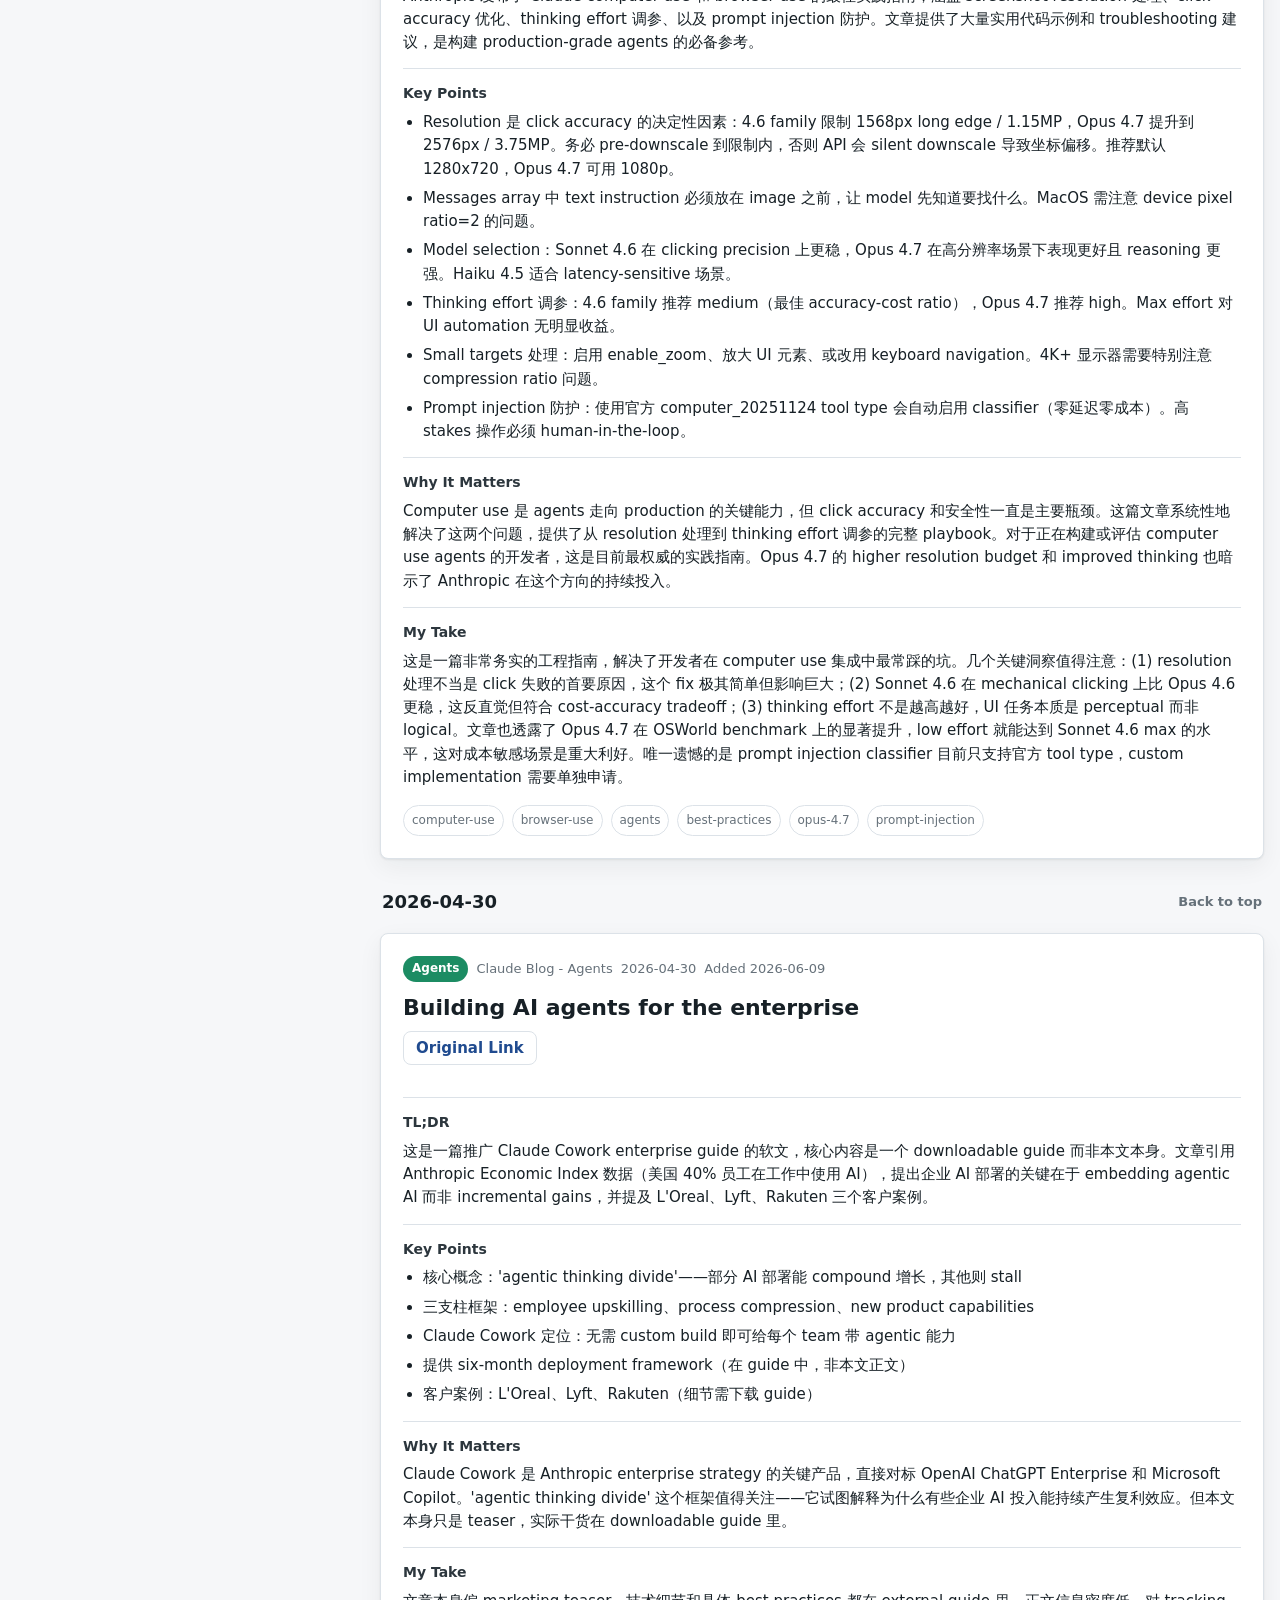
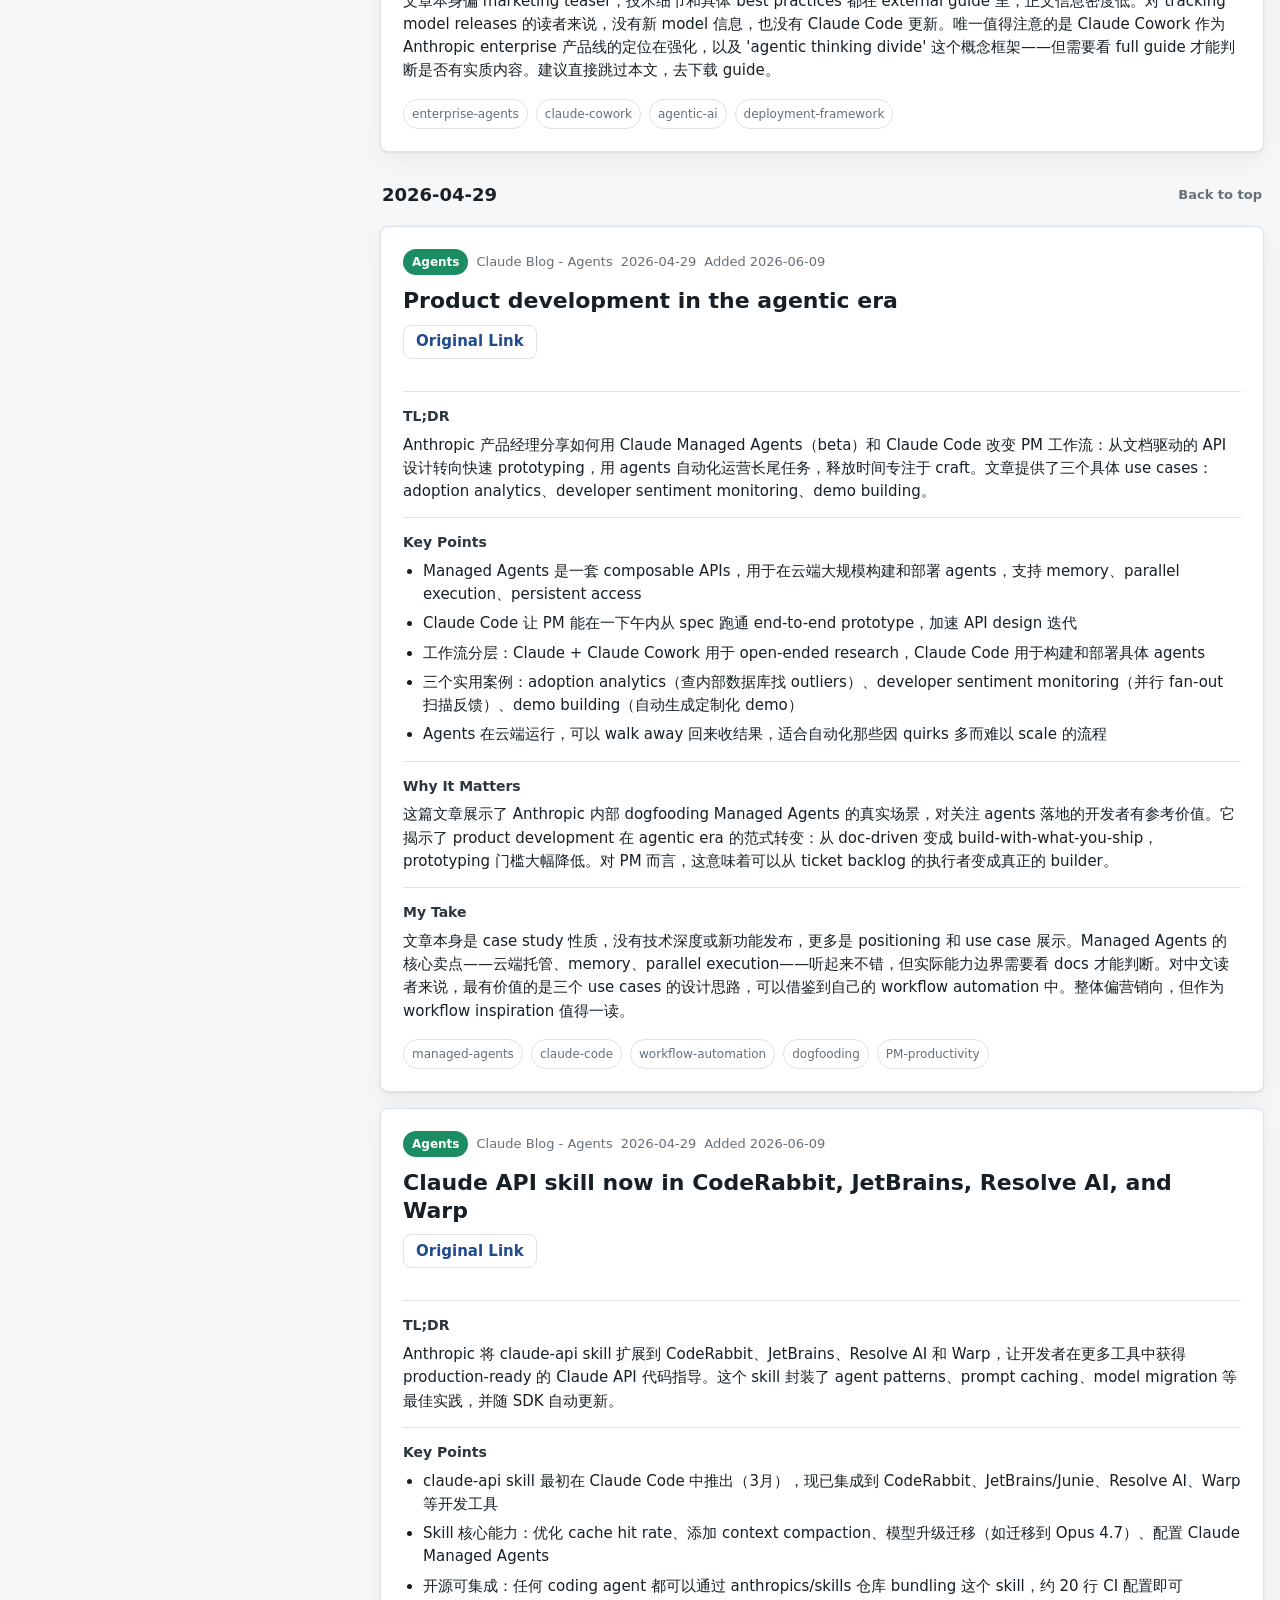
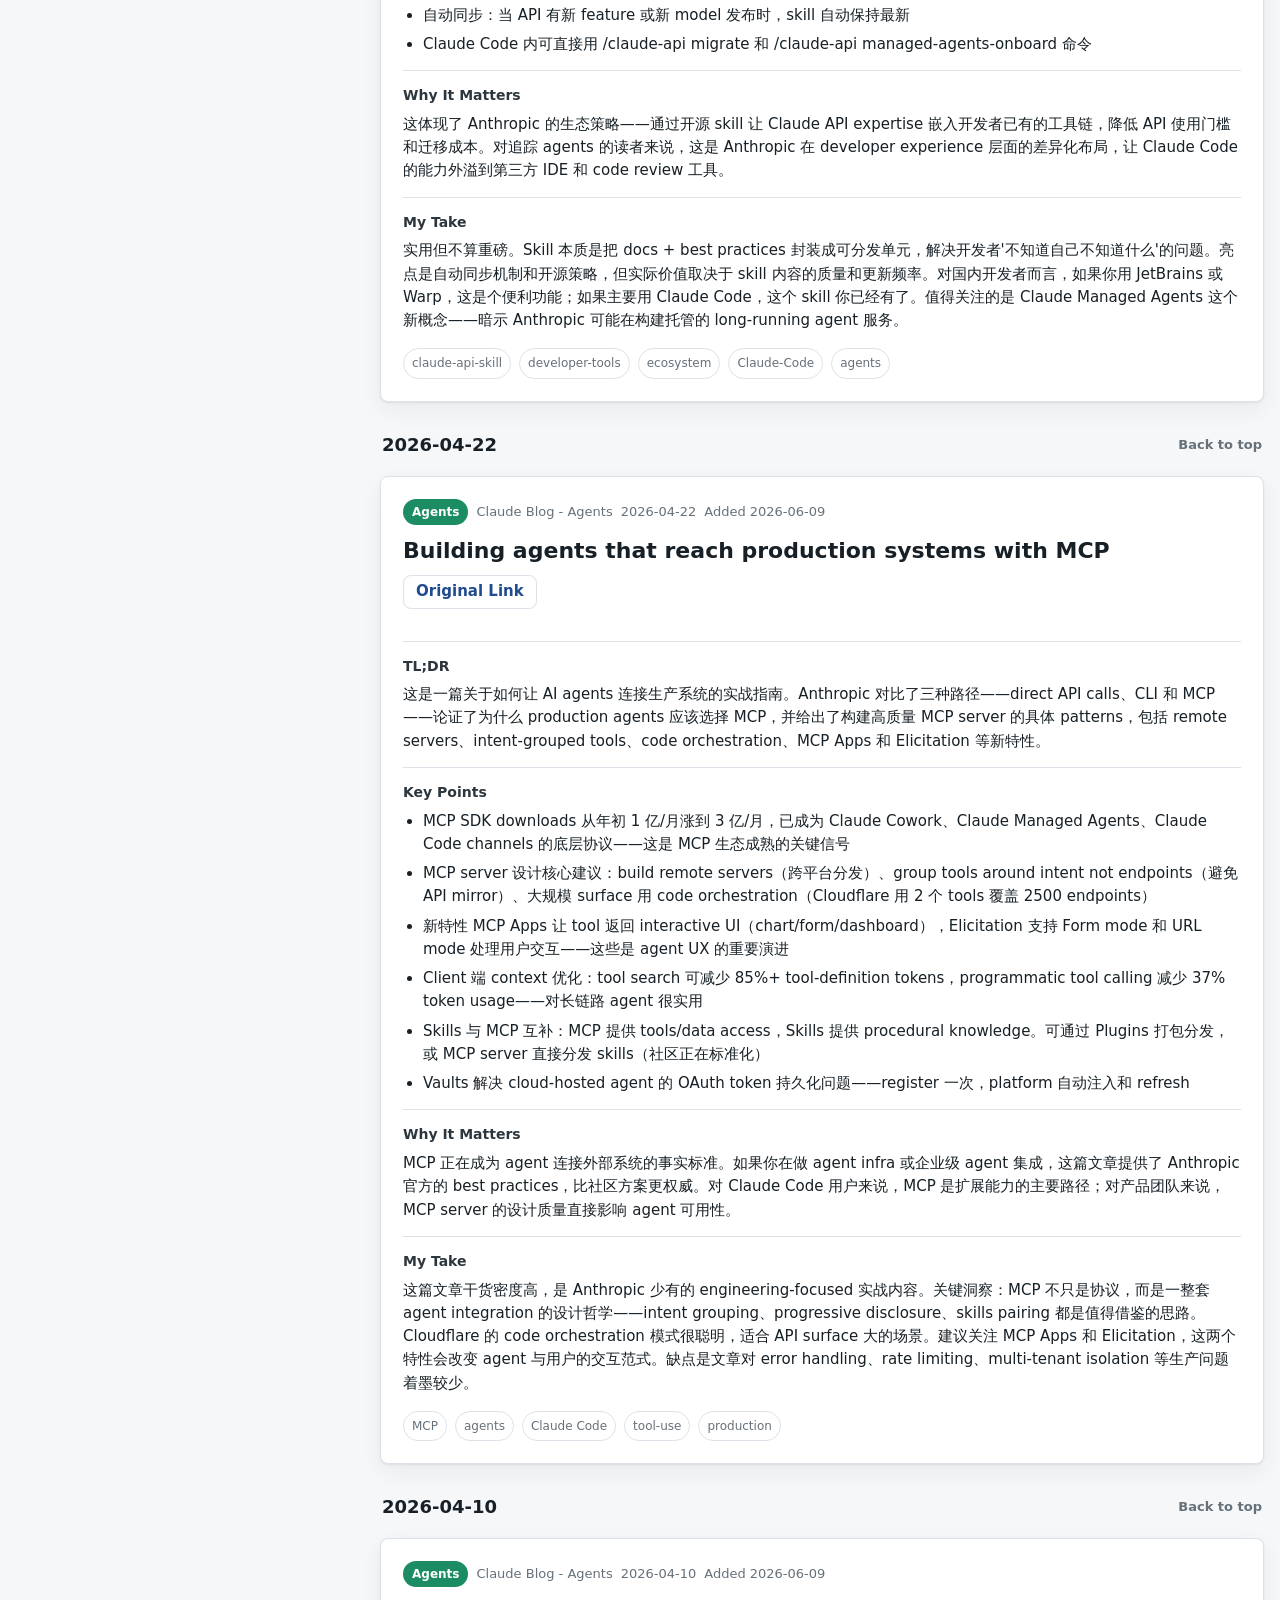
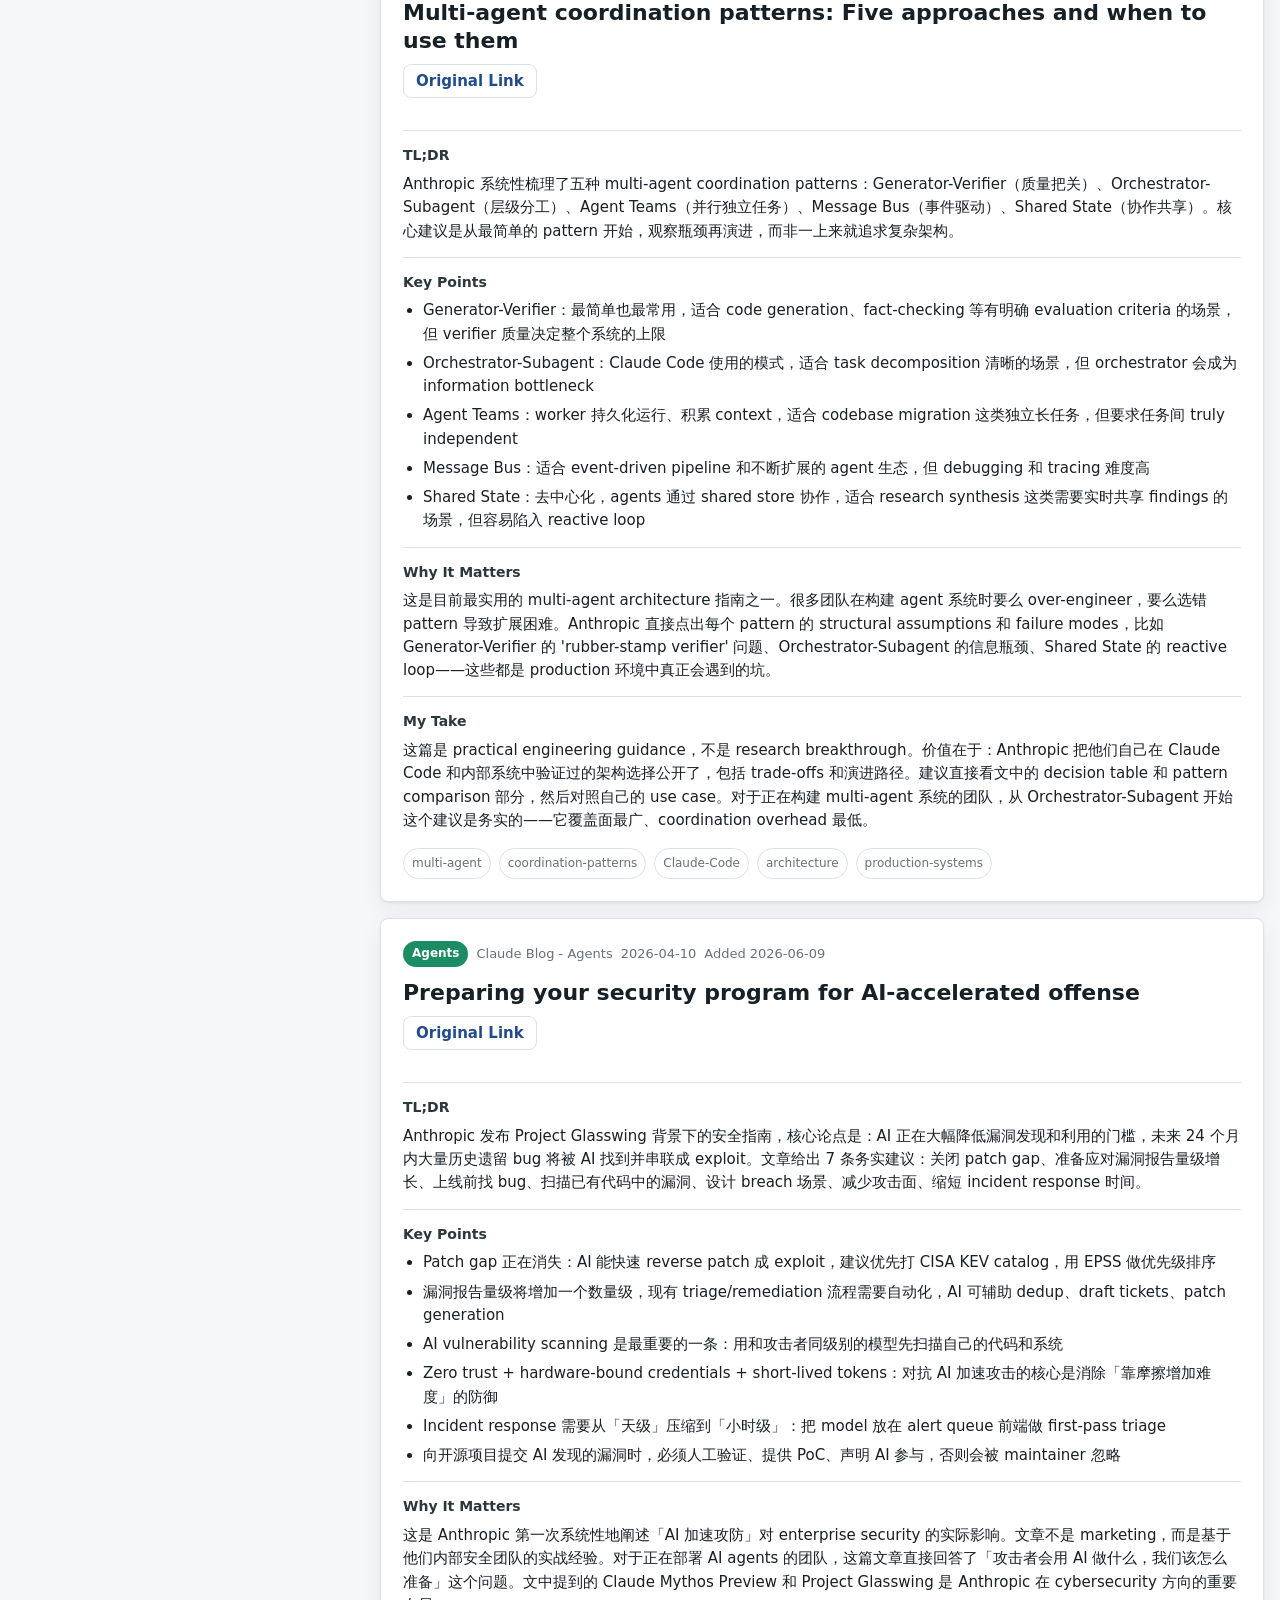
==== commit a7ebb1d7: "Record 2026-08-25 manual tracker refresh" ====
--- a/docs/categories/agents.html
+++ b/docs/categories/agents.html
@@ -19,19 +19,19 @@
         <dl class="stats">
           <div>
             <dt>Last checked</dt>
-            <dd>2026-08-24 21:40 Asia/Shanghai</dd>
+            <dd>2026-08-25 21:40 Asia/Shanghai</dd>
           </div>
           <div>
             <dt>Today new</dt>
-            <dd>2</dd>
+            <dd>5</dd>
           </div>
           <div>
             <dt>Tracked posts</dt>
-            <dd>249</dd>
+            <dd>254</dd>
           </div>
           <div>
             <dt>Errors</dt>
-            <dd>0</dd>
+            <dd>2</dd>
           </div>
         </dl>
       </section>
@@ -42,22 +42,22 @@
           
             <li>
               <span>Anthropic / Claude</span>
+              <strong>0 new</strong>
+            </li>
+            
+            <li>
+              <span>OpenAI</span>
+              <strong>3 new</strong>
+            </li>
+            
+            <li>
+              <span>Google</span>
               <strong>1 new</strong>
             </li>
             
             <li>
-              <span>OpenAI</span>
+              <span>Thinking Machines</span>
               <strong>1 new</strong>
-            </li>
-            
-            <li>
-              <span>Google</span>
-              <strong>0 new</strong>
-            </li>
-            
-            <li>
-              <span>Thinking Machines</span>
-              <strong>0 new</strong>
             </li>
             
         </ul>
@@ -75,19 +75,19 @@
 
     <a class="lab-stat lab-openai" href="../labs/openai.html">
       <span>OpenAI</span>
-      <strong>140</strong>
+      <strong>143</strong>
     </a>
     
 
     <a class="lab-stat lab-google" href="../labs/google.html">
       <span>Google</span>
-      <strong>17</strong>
+      <strong>18</strong>
     </a>
     
 
     <a class="lab-stat lab-thinking_machines" href="../labs/thinking-machines.html">
       <span>Thinking Machines</span>
-      <strong>17</strong>
+      <strong>18</strong>
     </a>
     
         </div>
@@ -118,7 +118,7 @@
       </section>
 
       <footer>
-        Generated: 2026-08-24 21:40 Asia/Shanghai
+        Generated: 2026-08-25 21:40 Asia/Shanghai
       </footer>
     </aside>
 
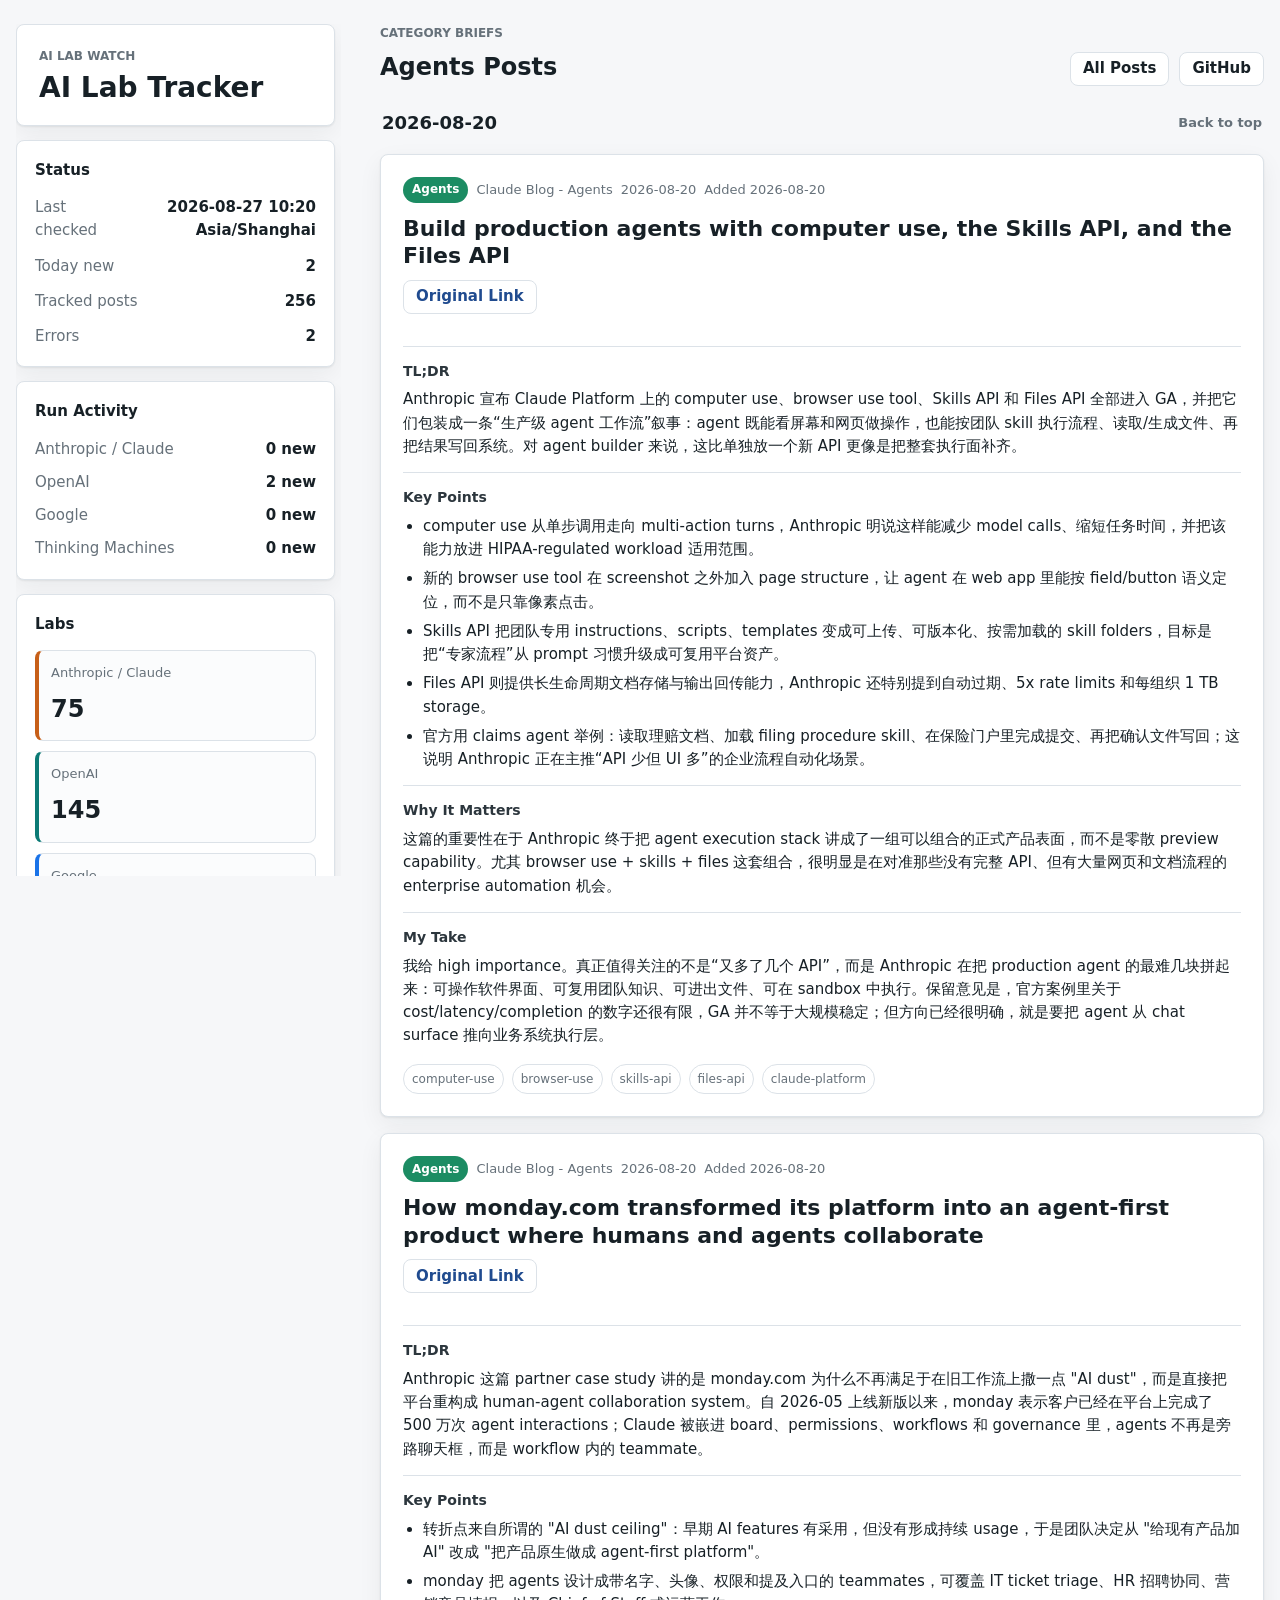
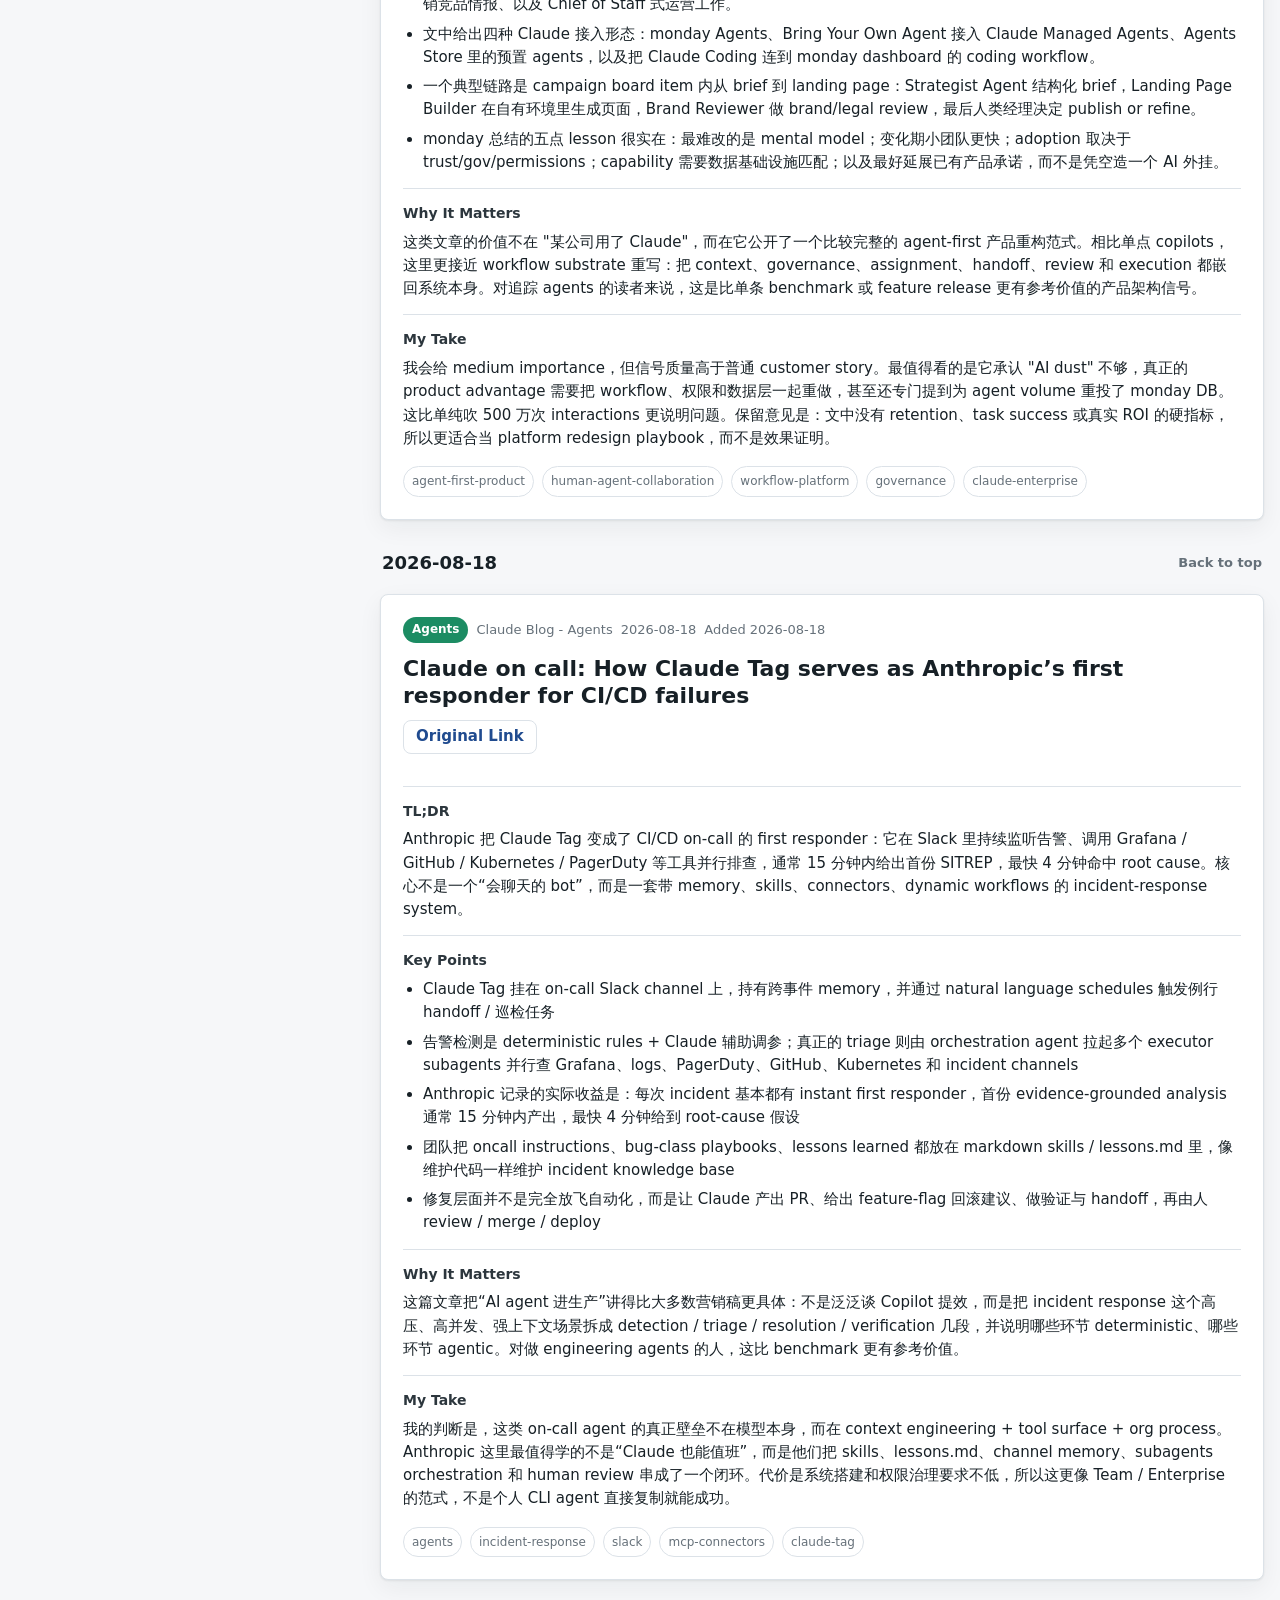
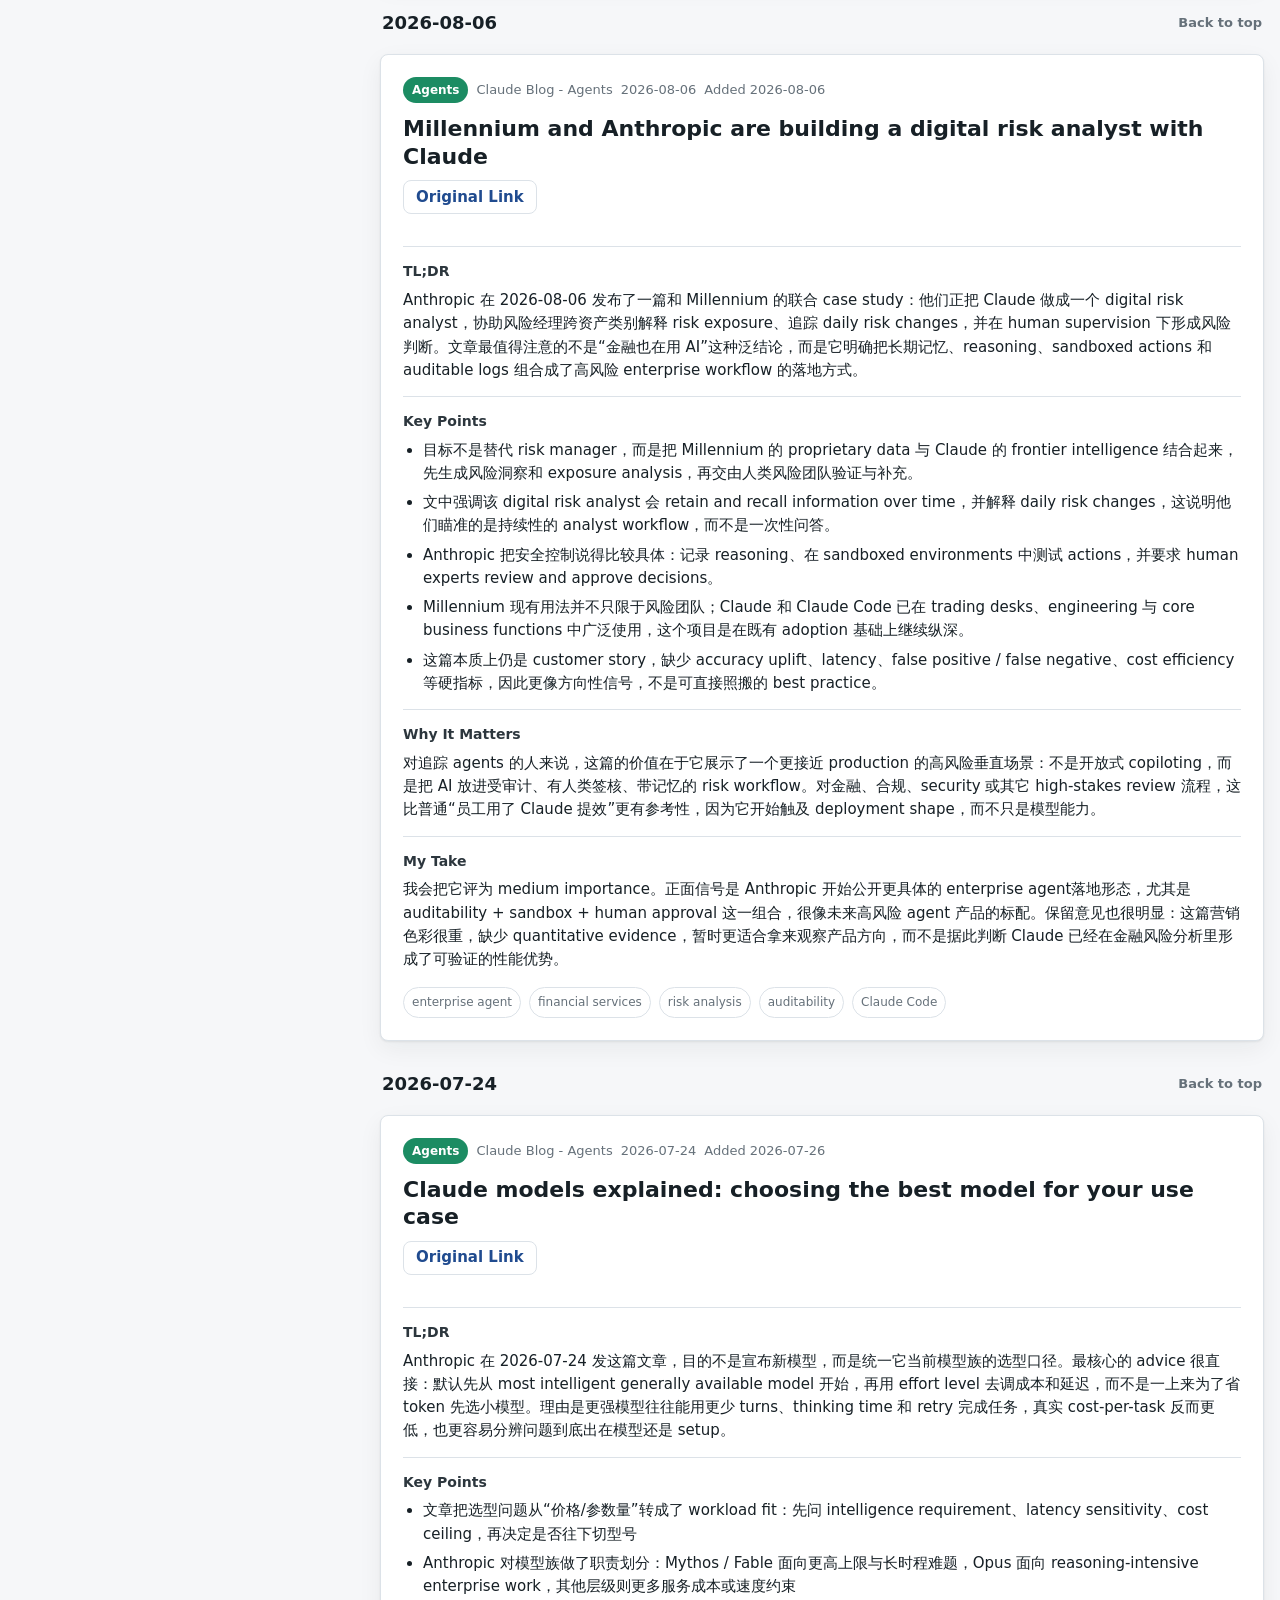
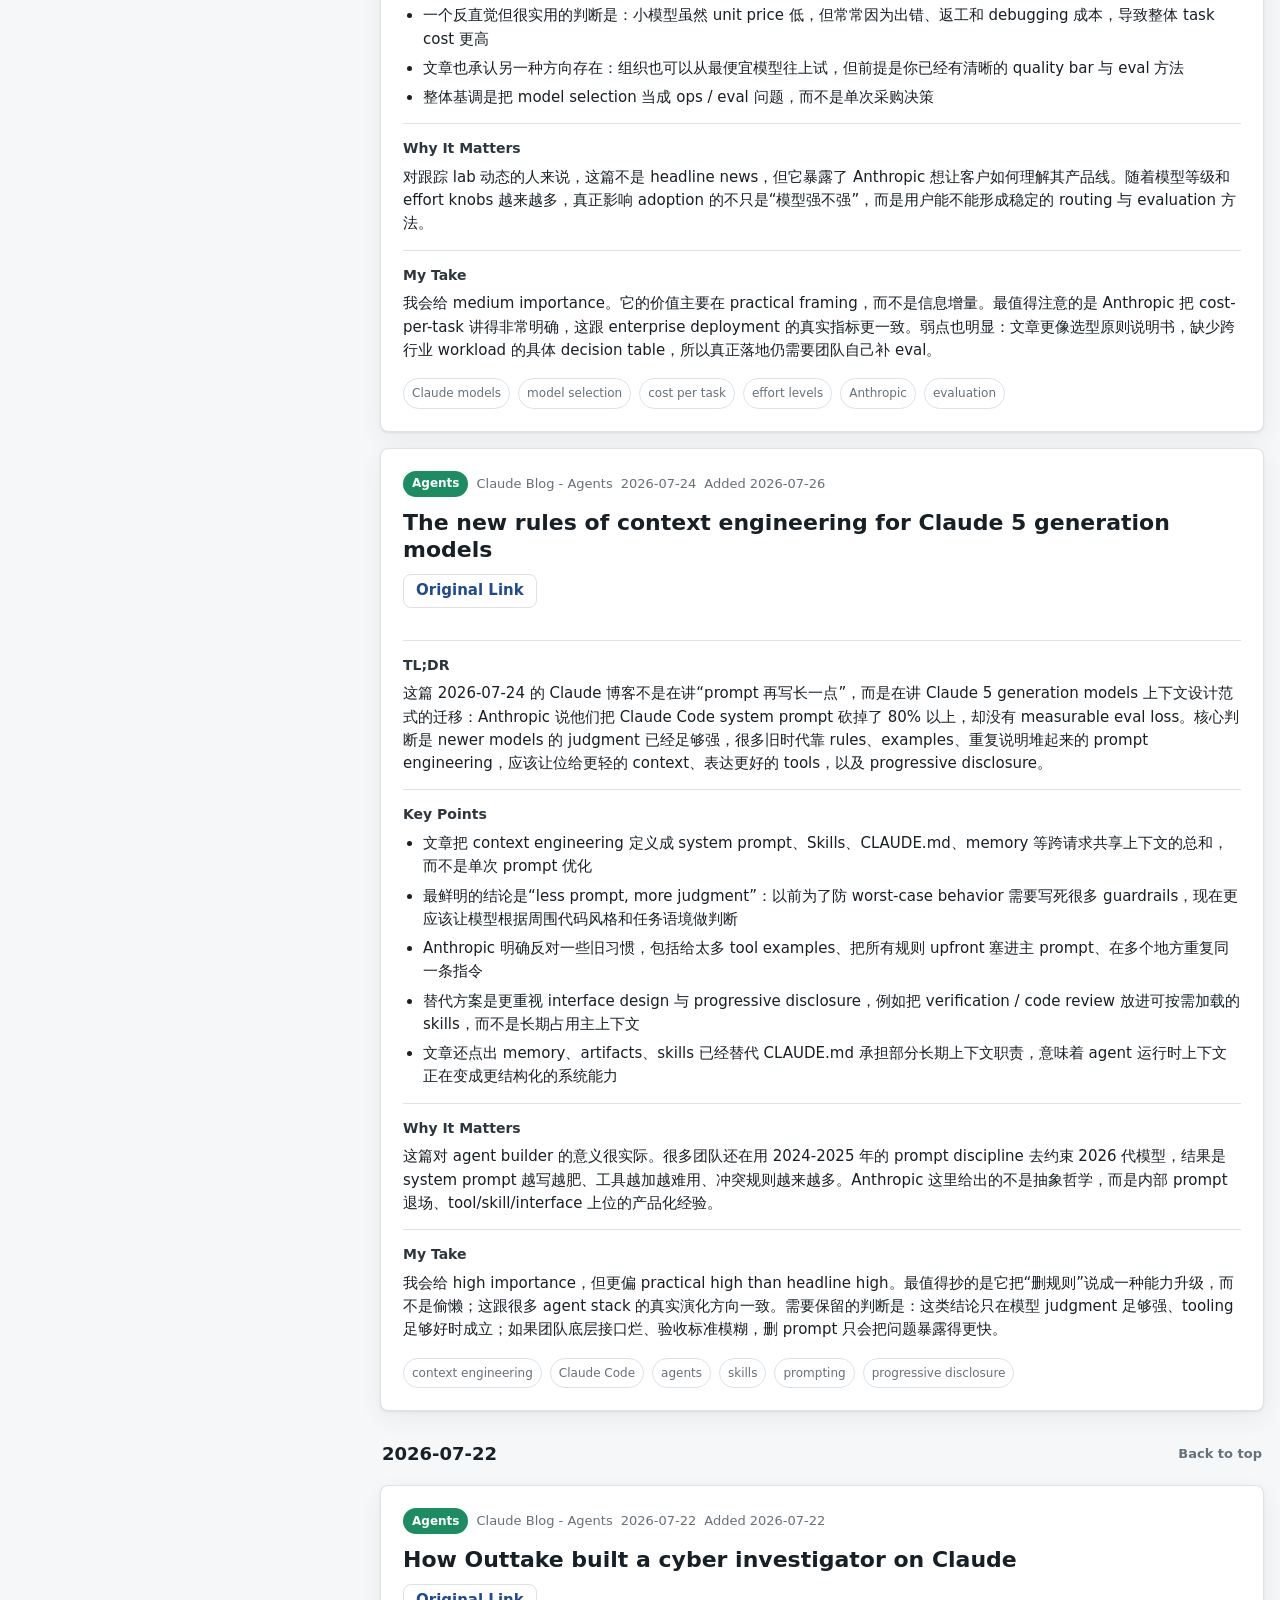
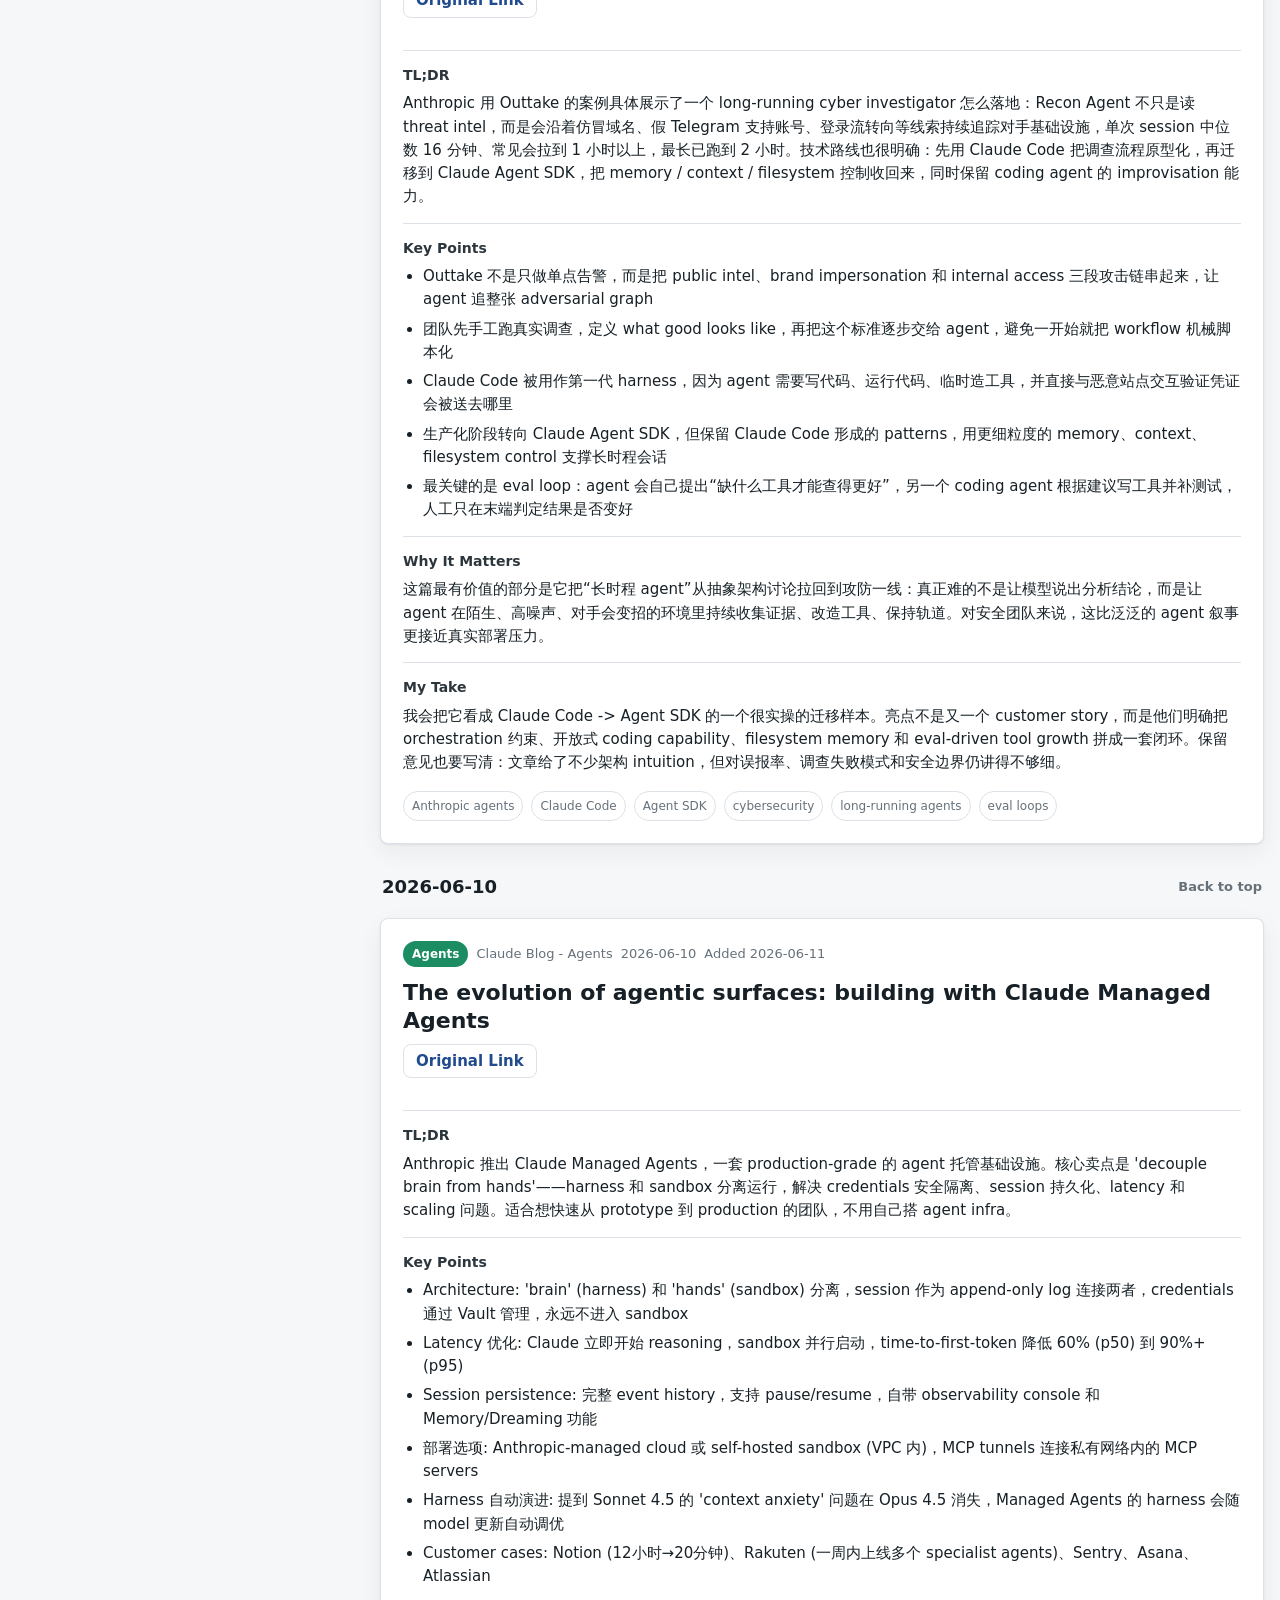
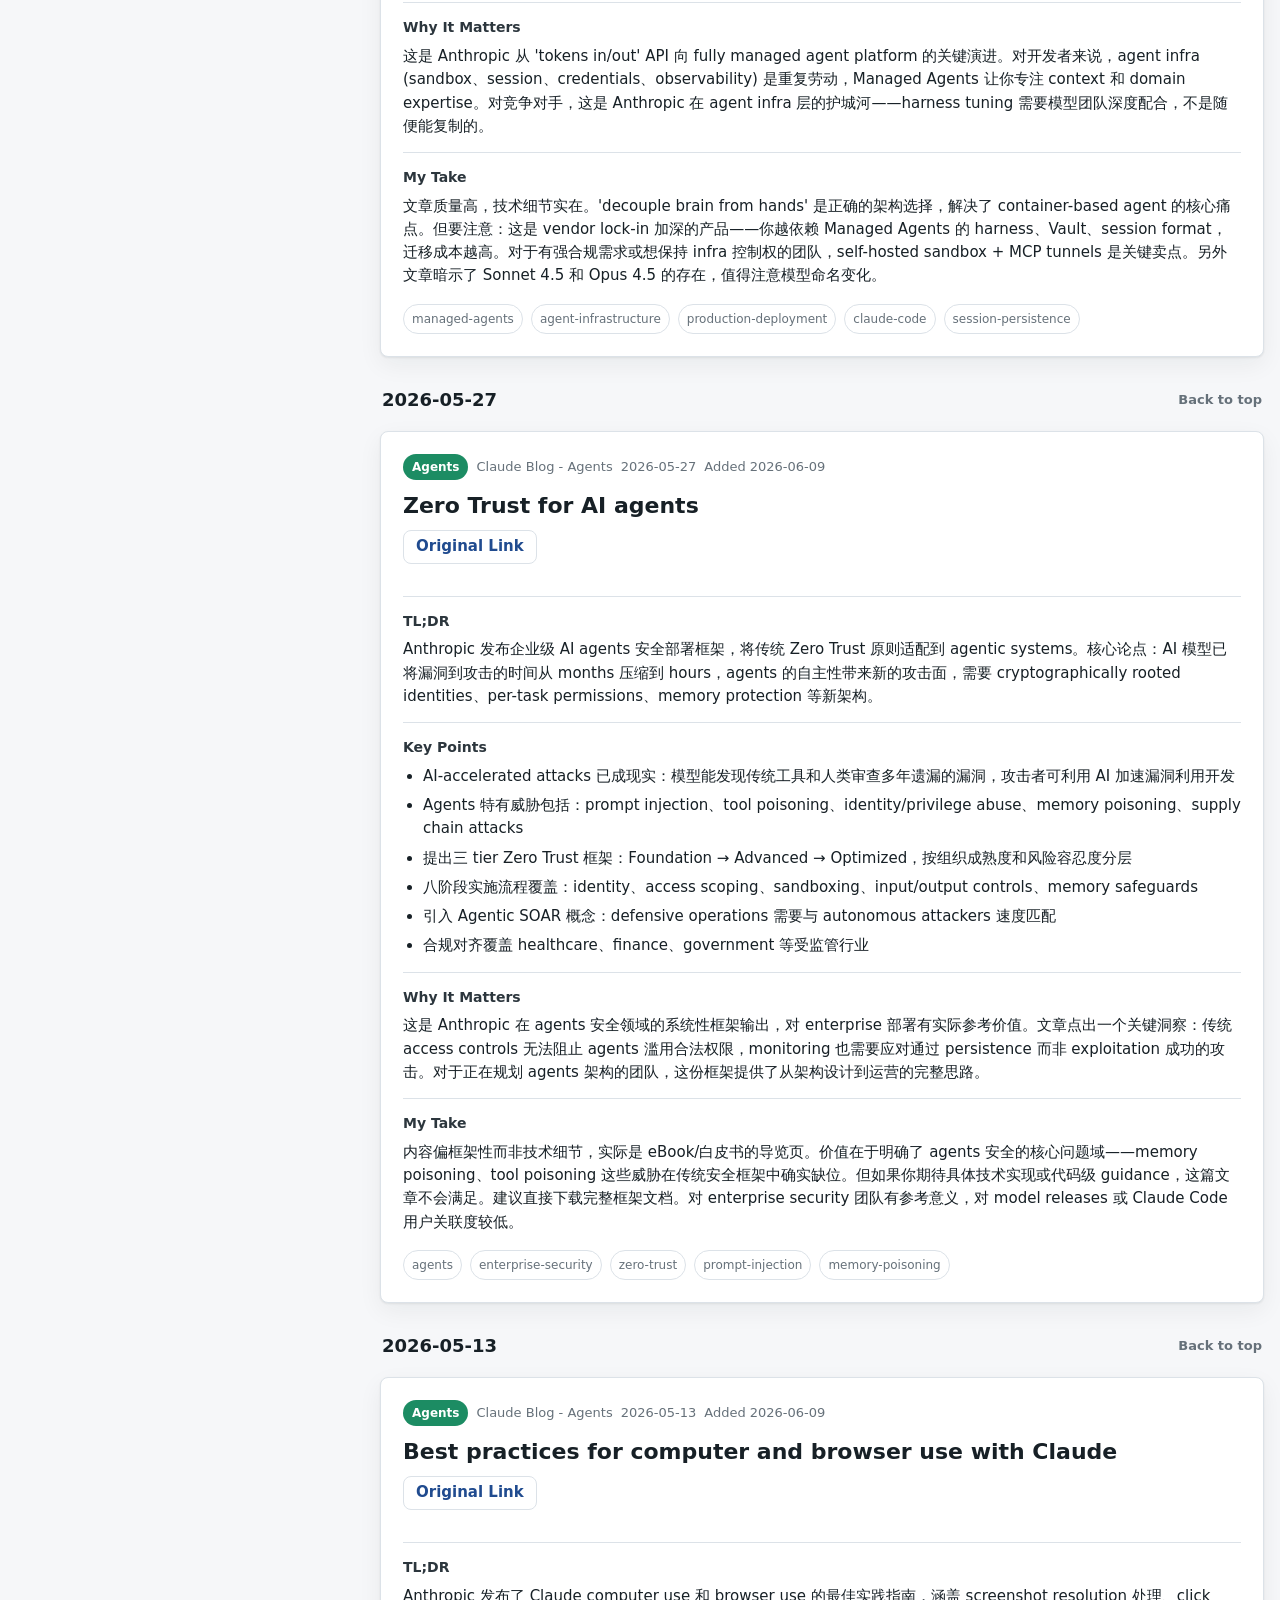
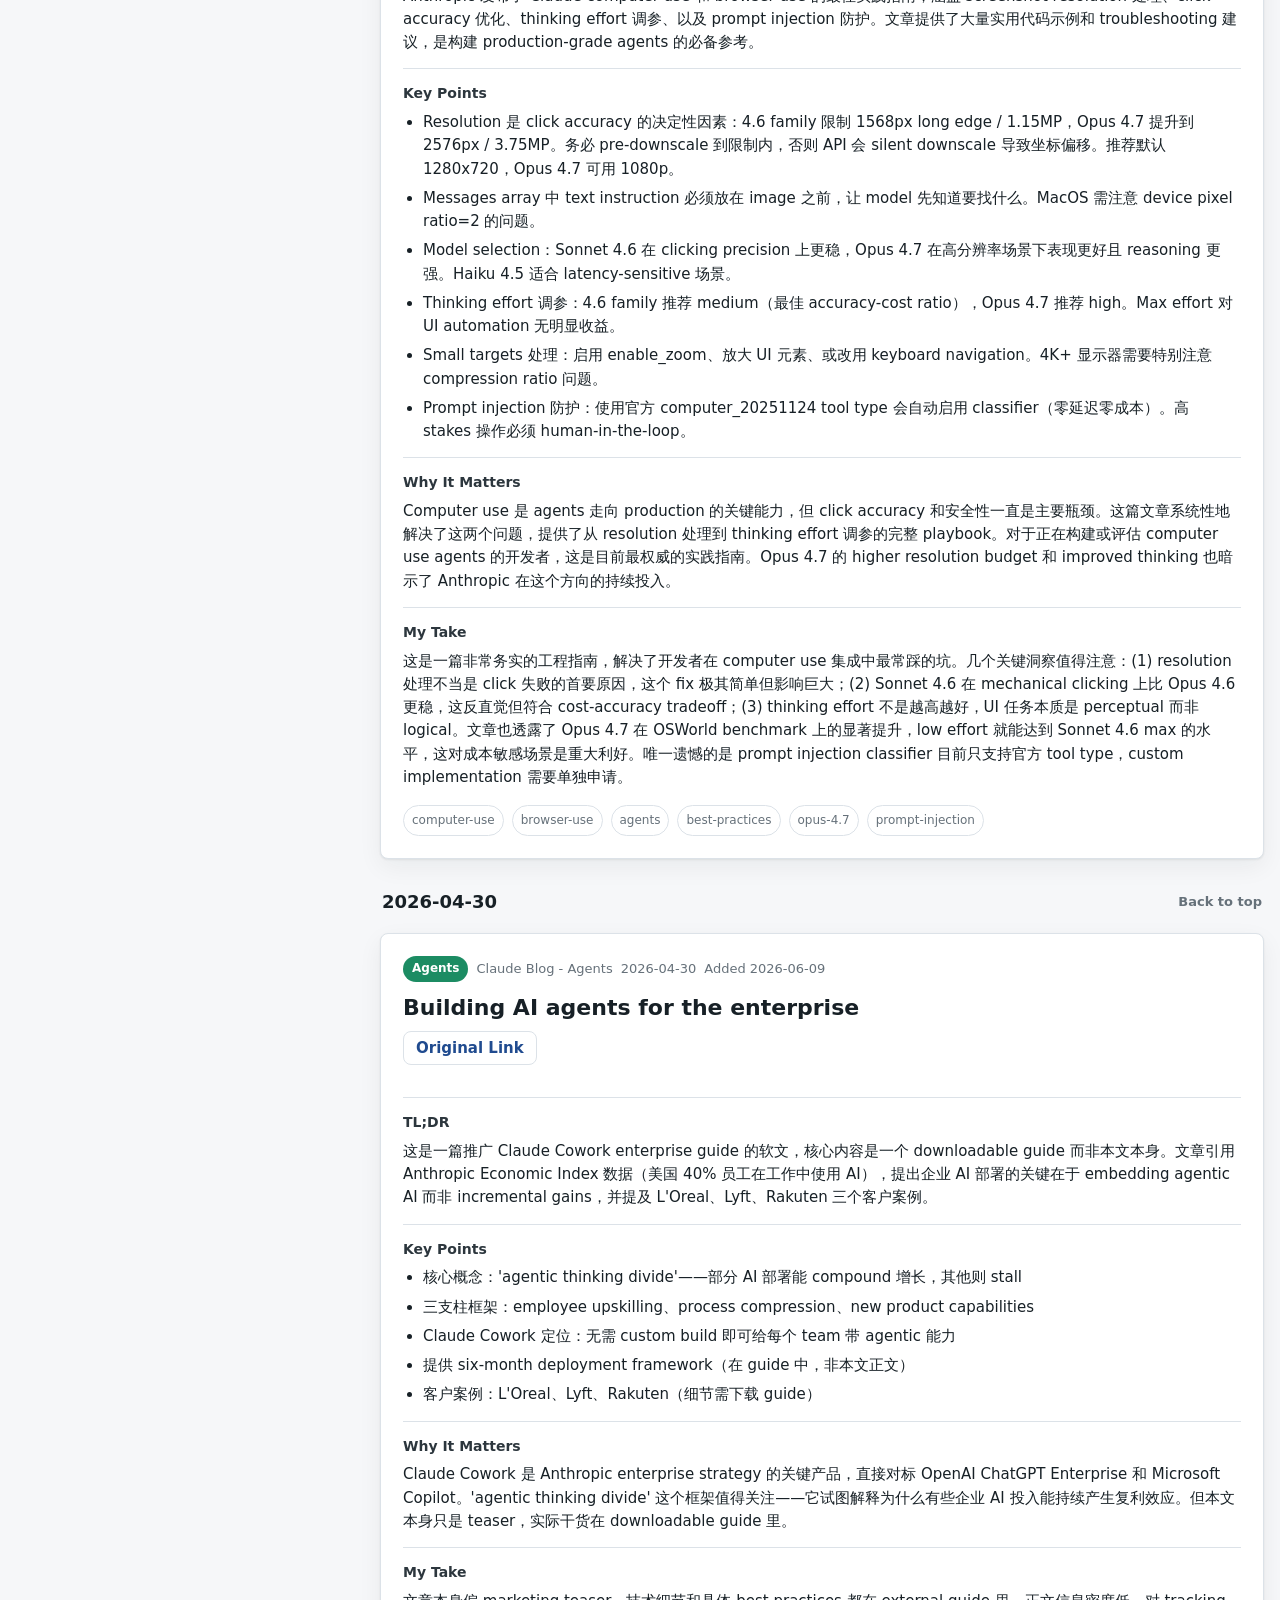
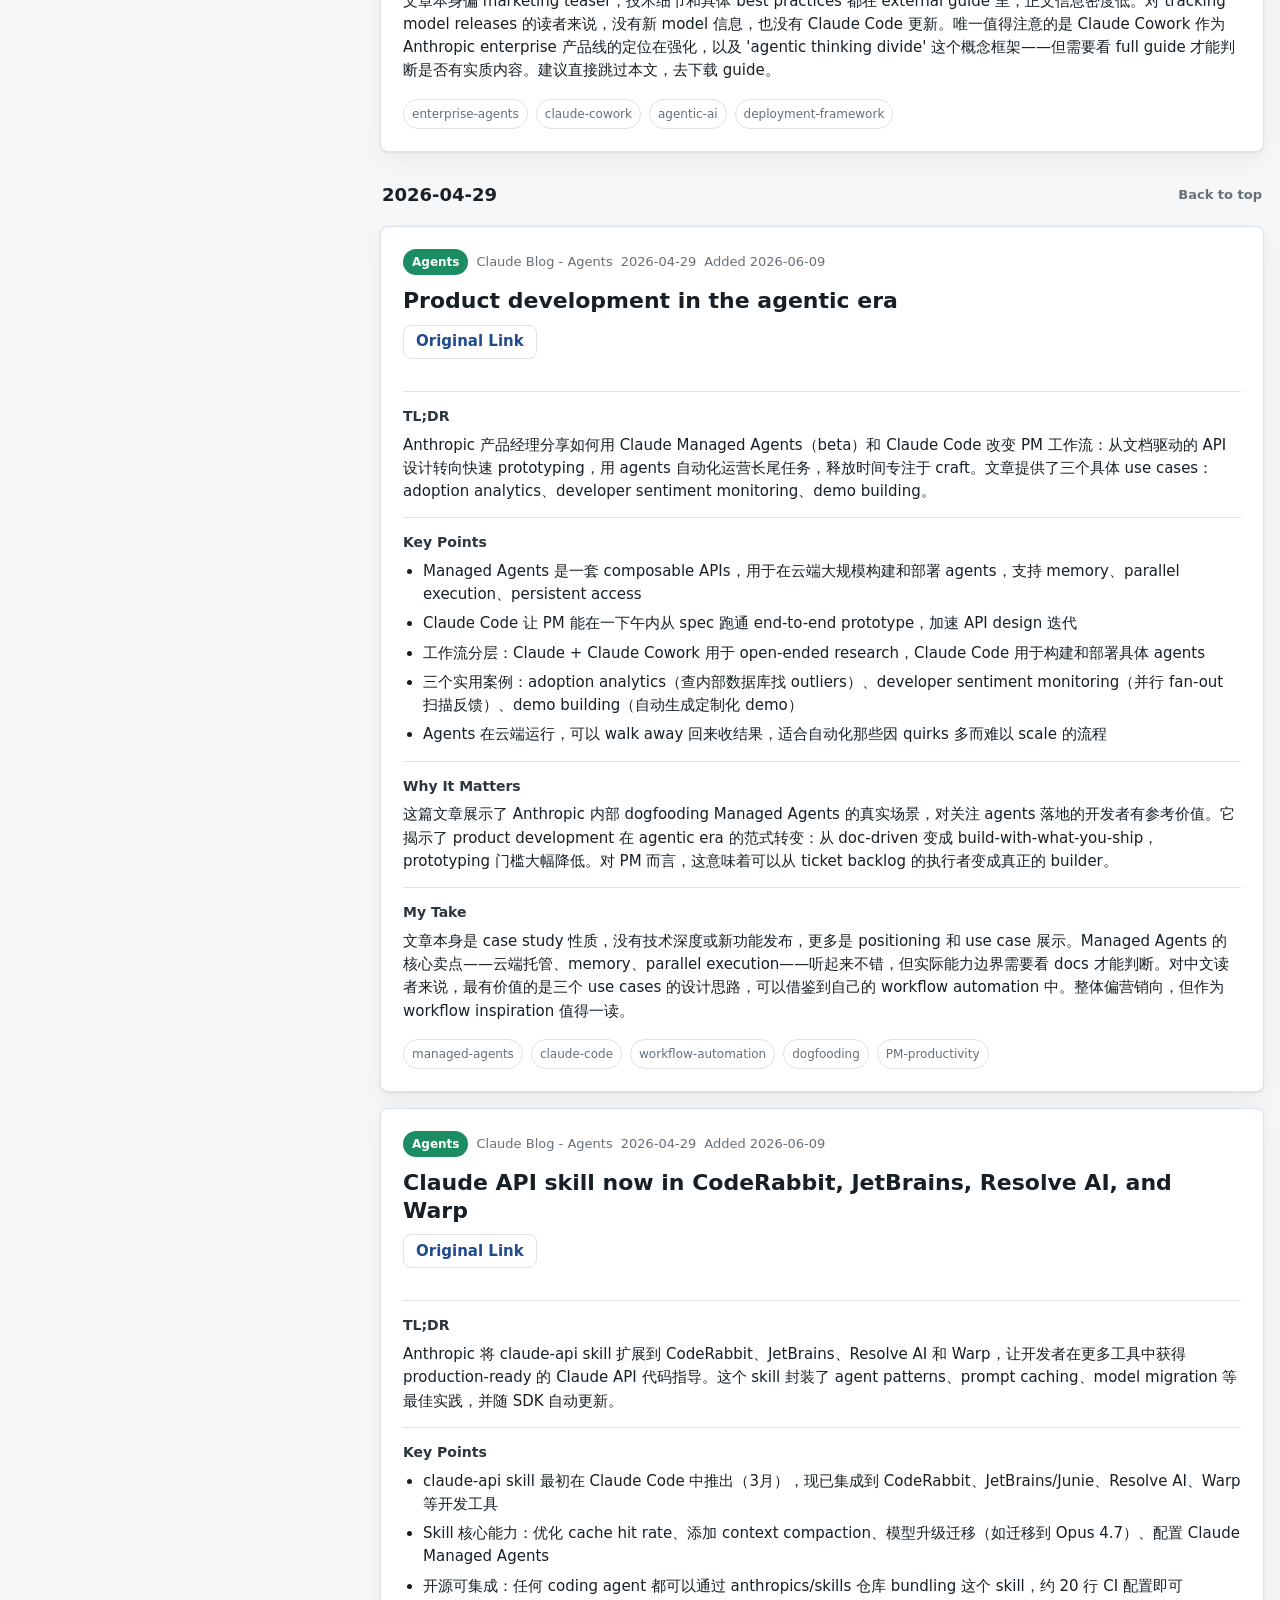
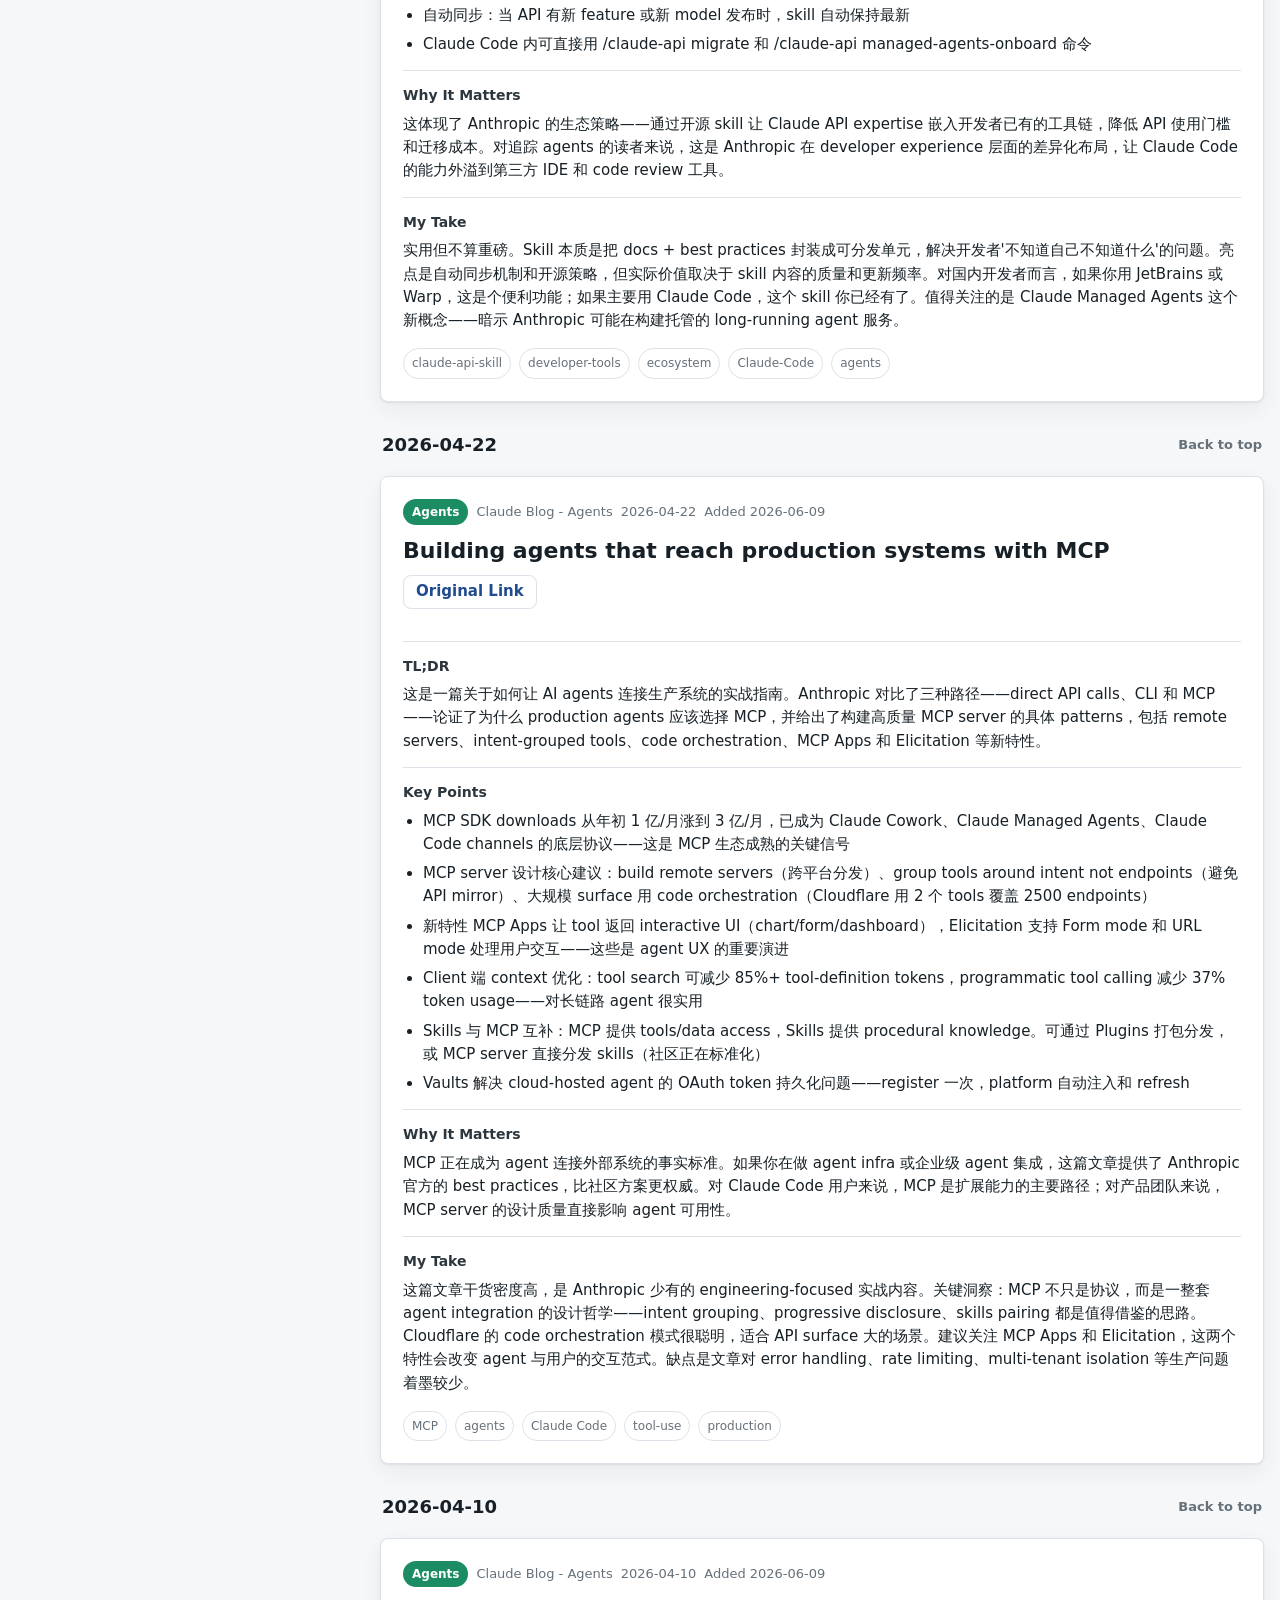
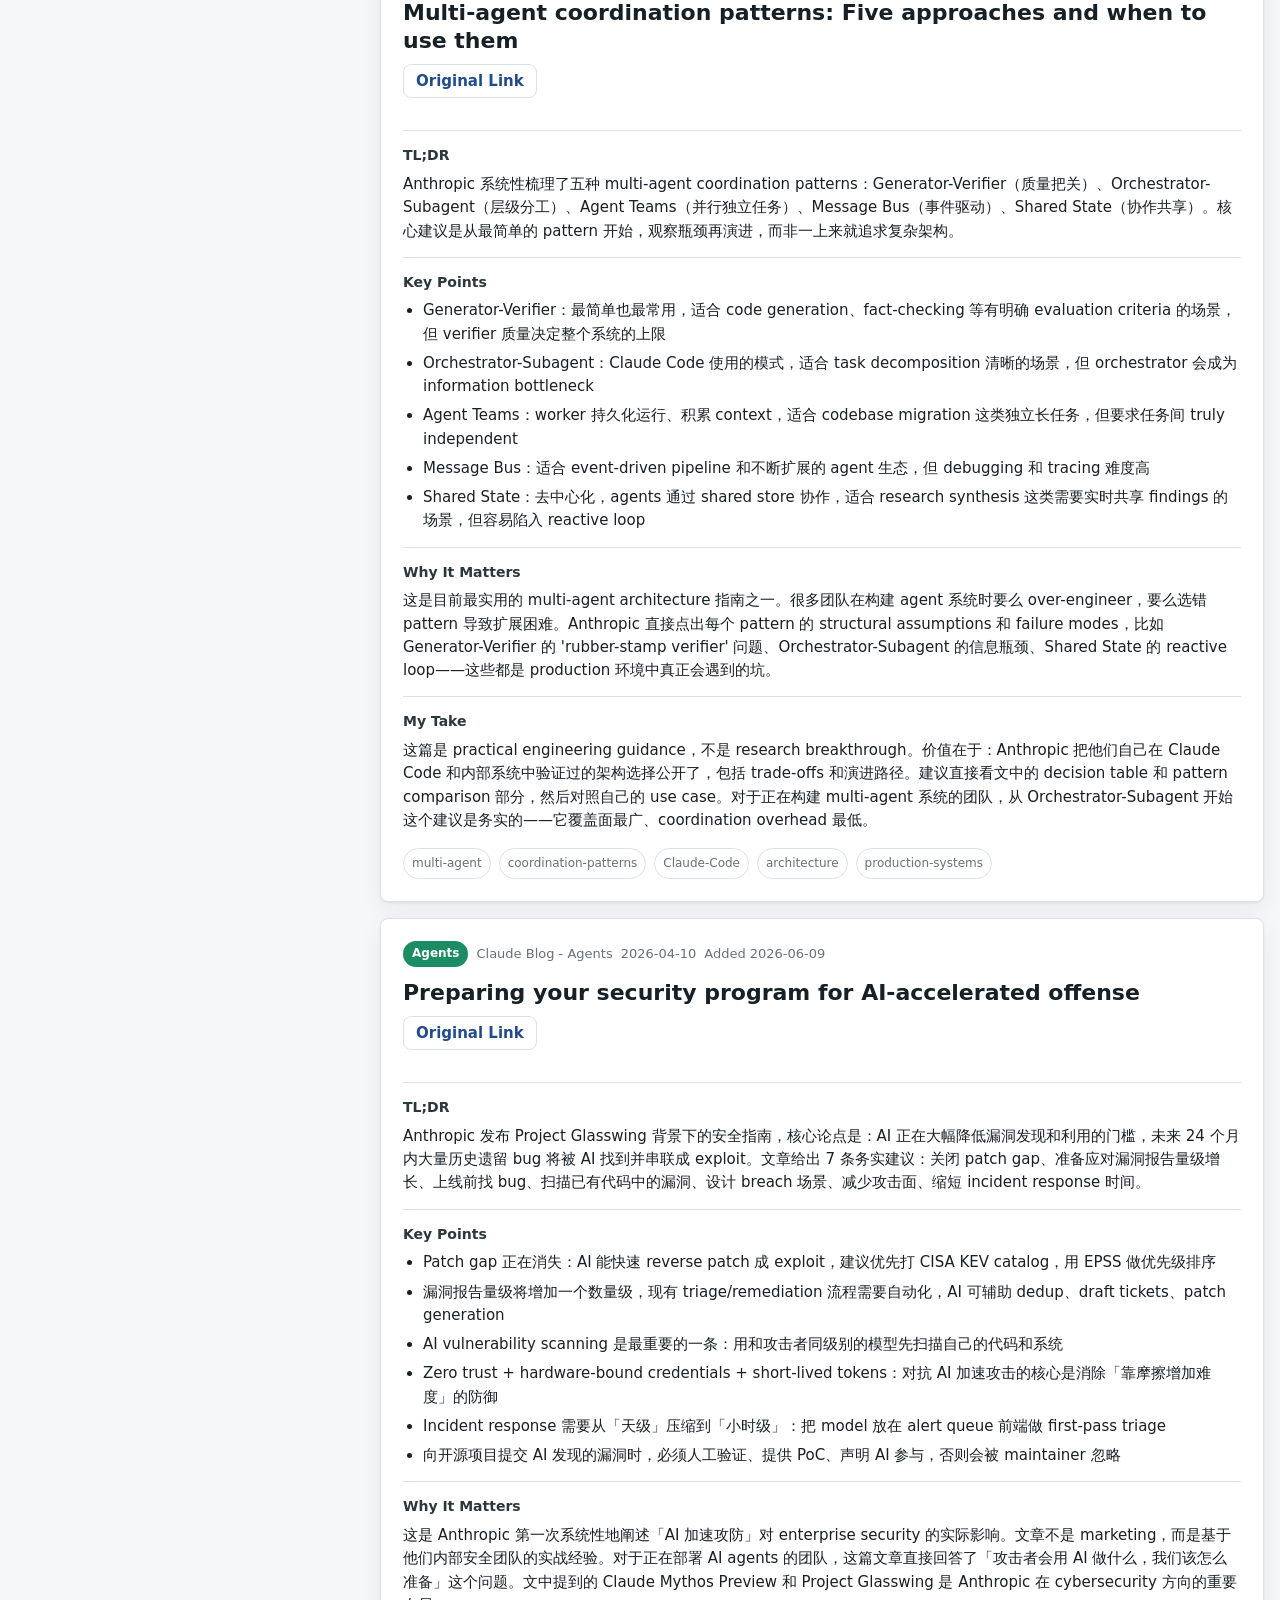
==== commit e71321d7: "Record 2026-08-27 manual tracker refresh" ====
--- a/docs/categories/agents.html
+++ b/docs/categories/agents.html
@@ -19,15 +19,15 @@
         <dl class="stats">
           <div>
             <dt>Last checked</dt>
-            <dd>2026-08-25 21:40 Asia/Shanghai</dd>
+            <dd>2026-08-27 10:20 Asia/Shanghai</dd>
           </div>
           <div>
             <dt>Today new</dt>
-            <dd>5</dd>
+            <dd>2</dd>
           </div>
           <div>
             <dt>Tracked posts</dt>
-            <dd>254</dd>
+            <dd>256</dd>
           </div>
           <div>
             <dt>Errors</dt>
@@ -47,17 +47,17 @@
             
             <li>
               <span>OpenAI</span>
-              <strong>3 new</strong>
+              <strong>2 new</strong>
             </li>
             
             <li>
               <span>Google</span>
-              <strong>1 new</strong>
+              <strong>0 new</strong>
             </li>
             
             <li>
               <span>Thinking Machines</span>
-              <strong>1 new</strong>
+              <strong>0 new</strong>
             </li>
             
         </ul>
@@ -75,7 +75,7 @@
 
     <a class="lab-stat lab-openai" href="../labs/openai.html">
       <span>OpenAI</span>
-      <strong>143</strong>
+      <strong>145</strong>
     </a>
     
 
@@ -118,7 +118,7 @@
       </section>
 
       <footer>
-        Generated: 2026-08-25 21:40 Asia/Shanghai
+        Generated: 2026-08-27 10:20 Asia/Shanghai
       </footer>
     </aside>
 
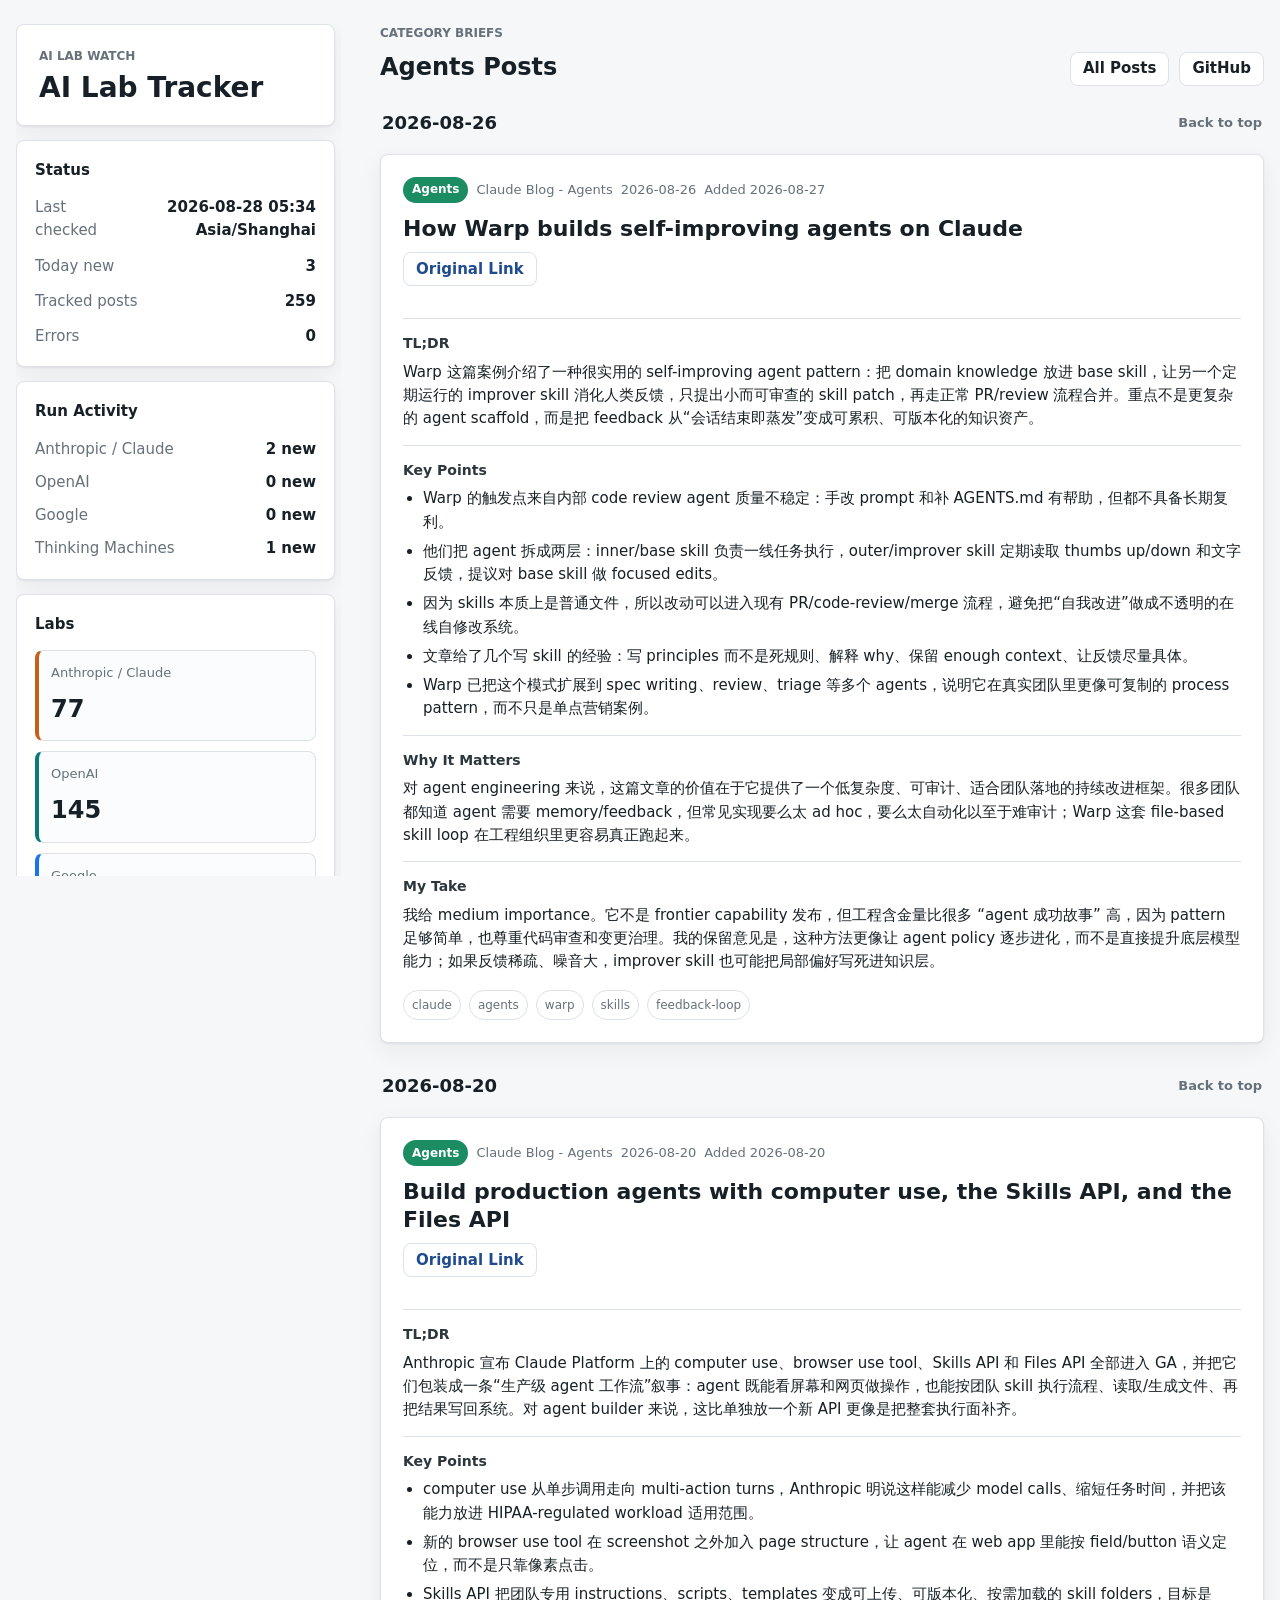
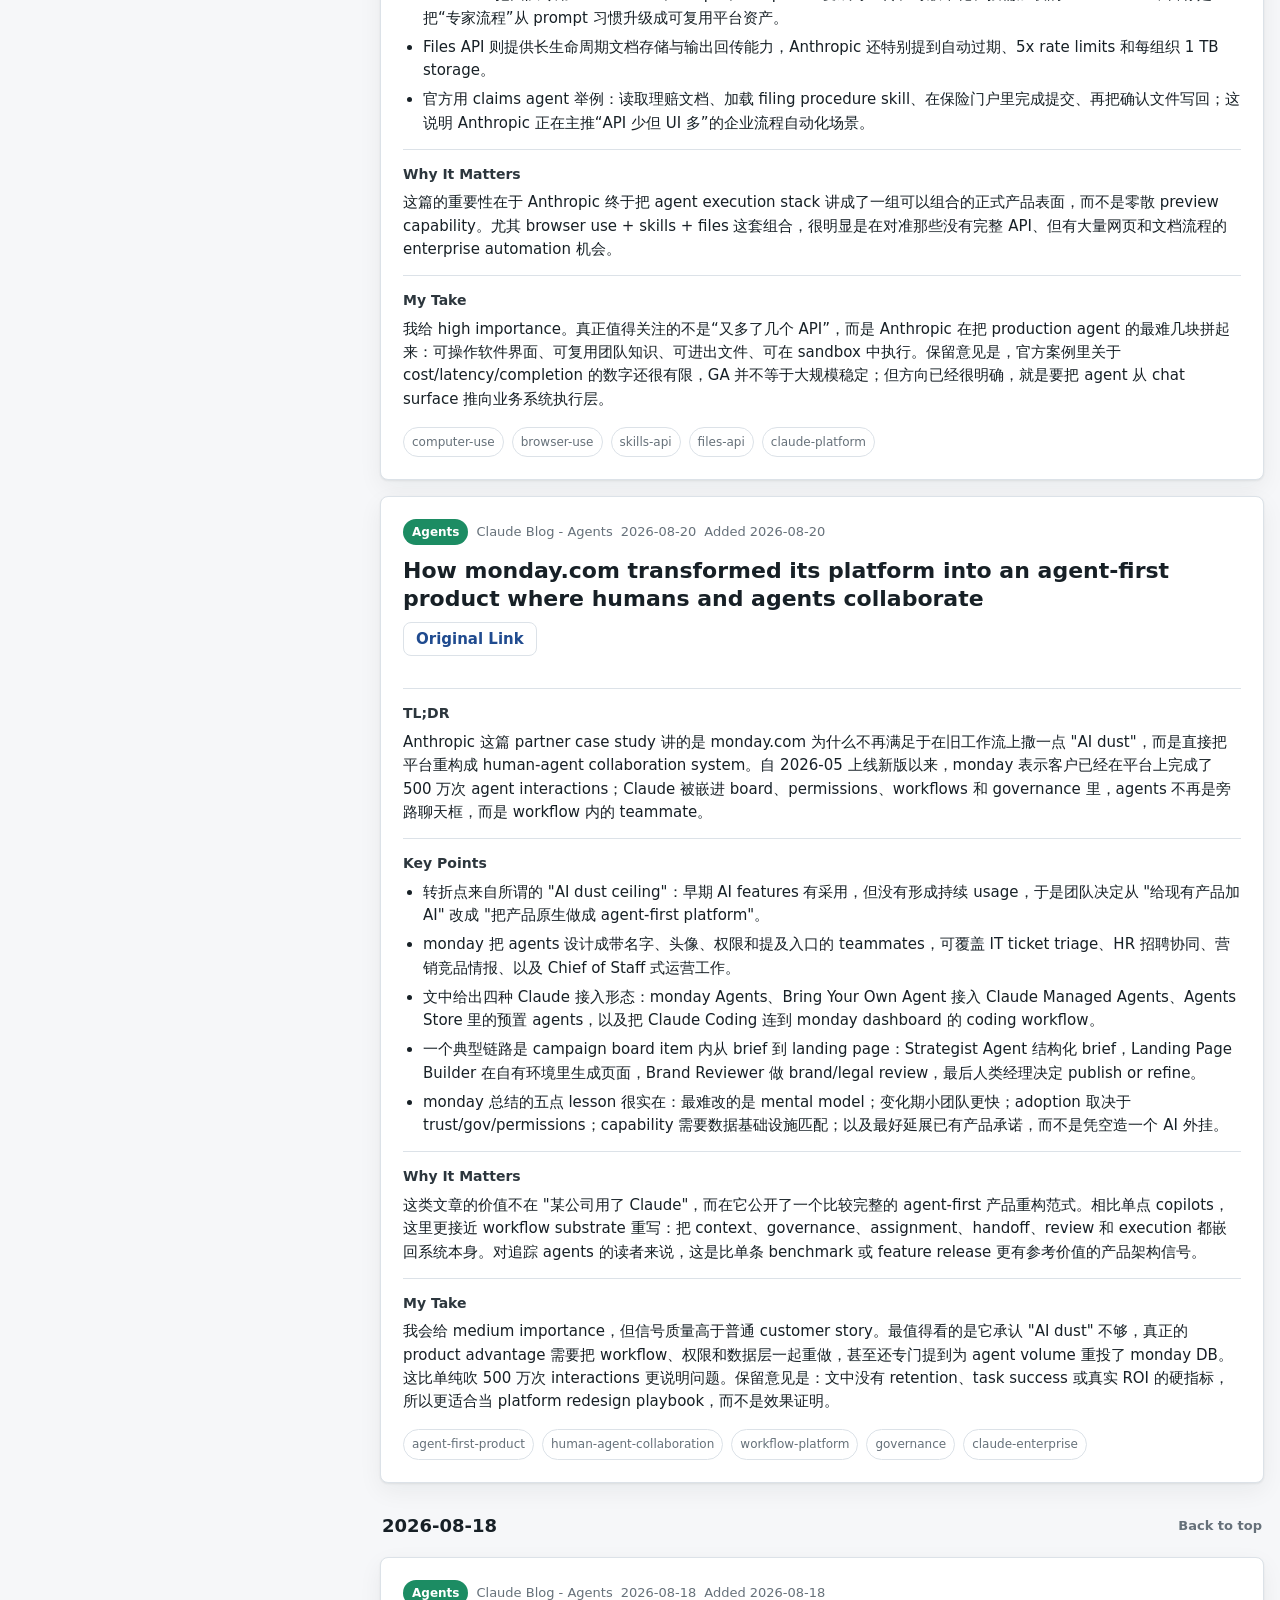
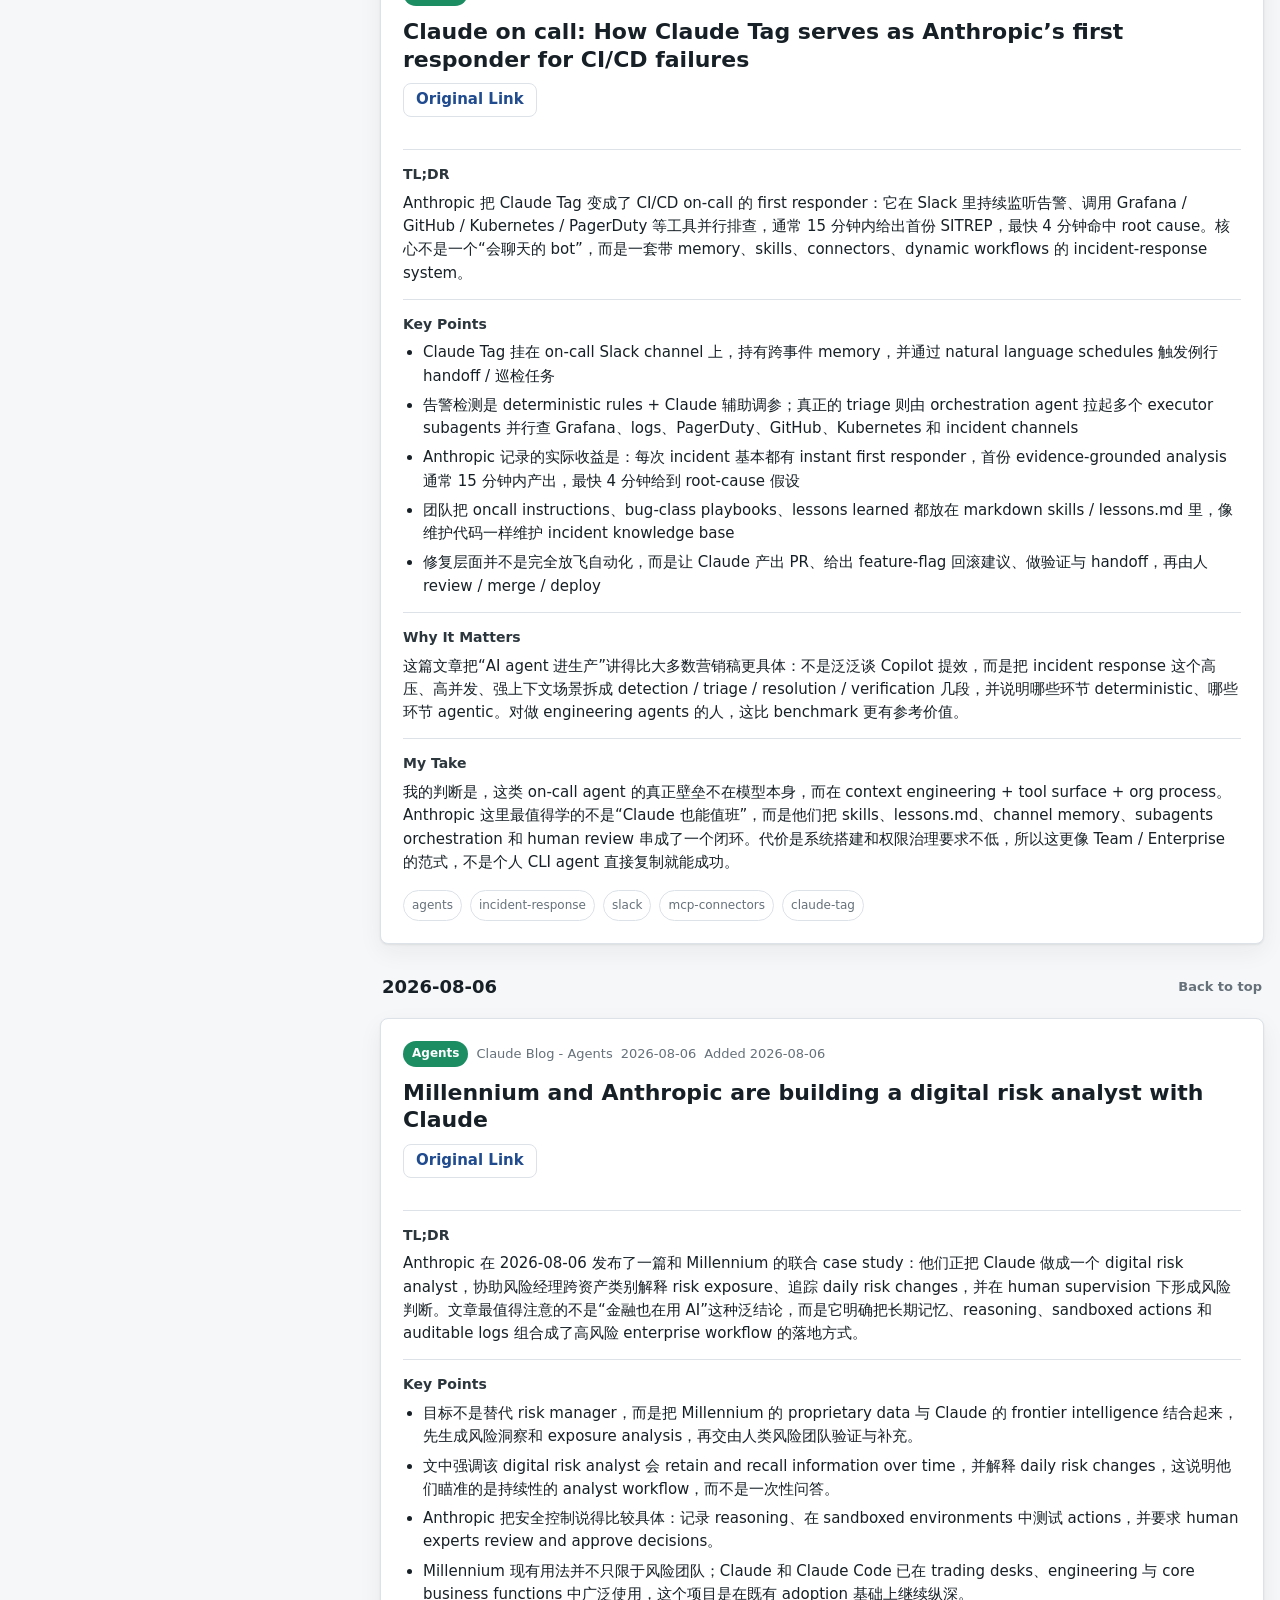
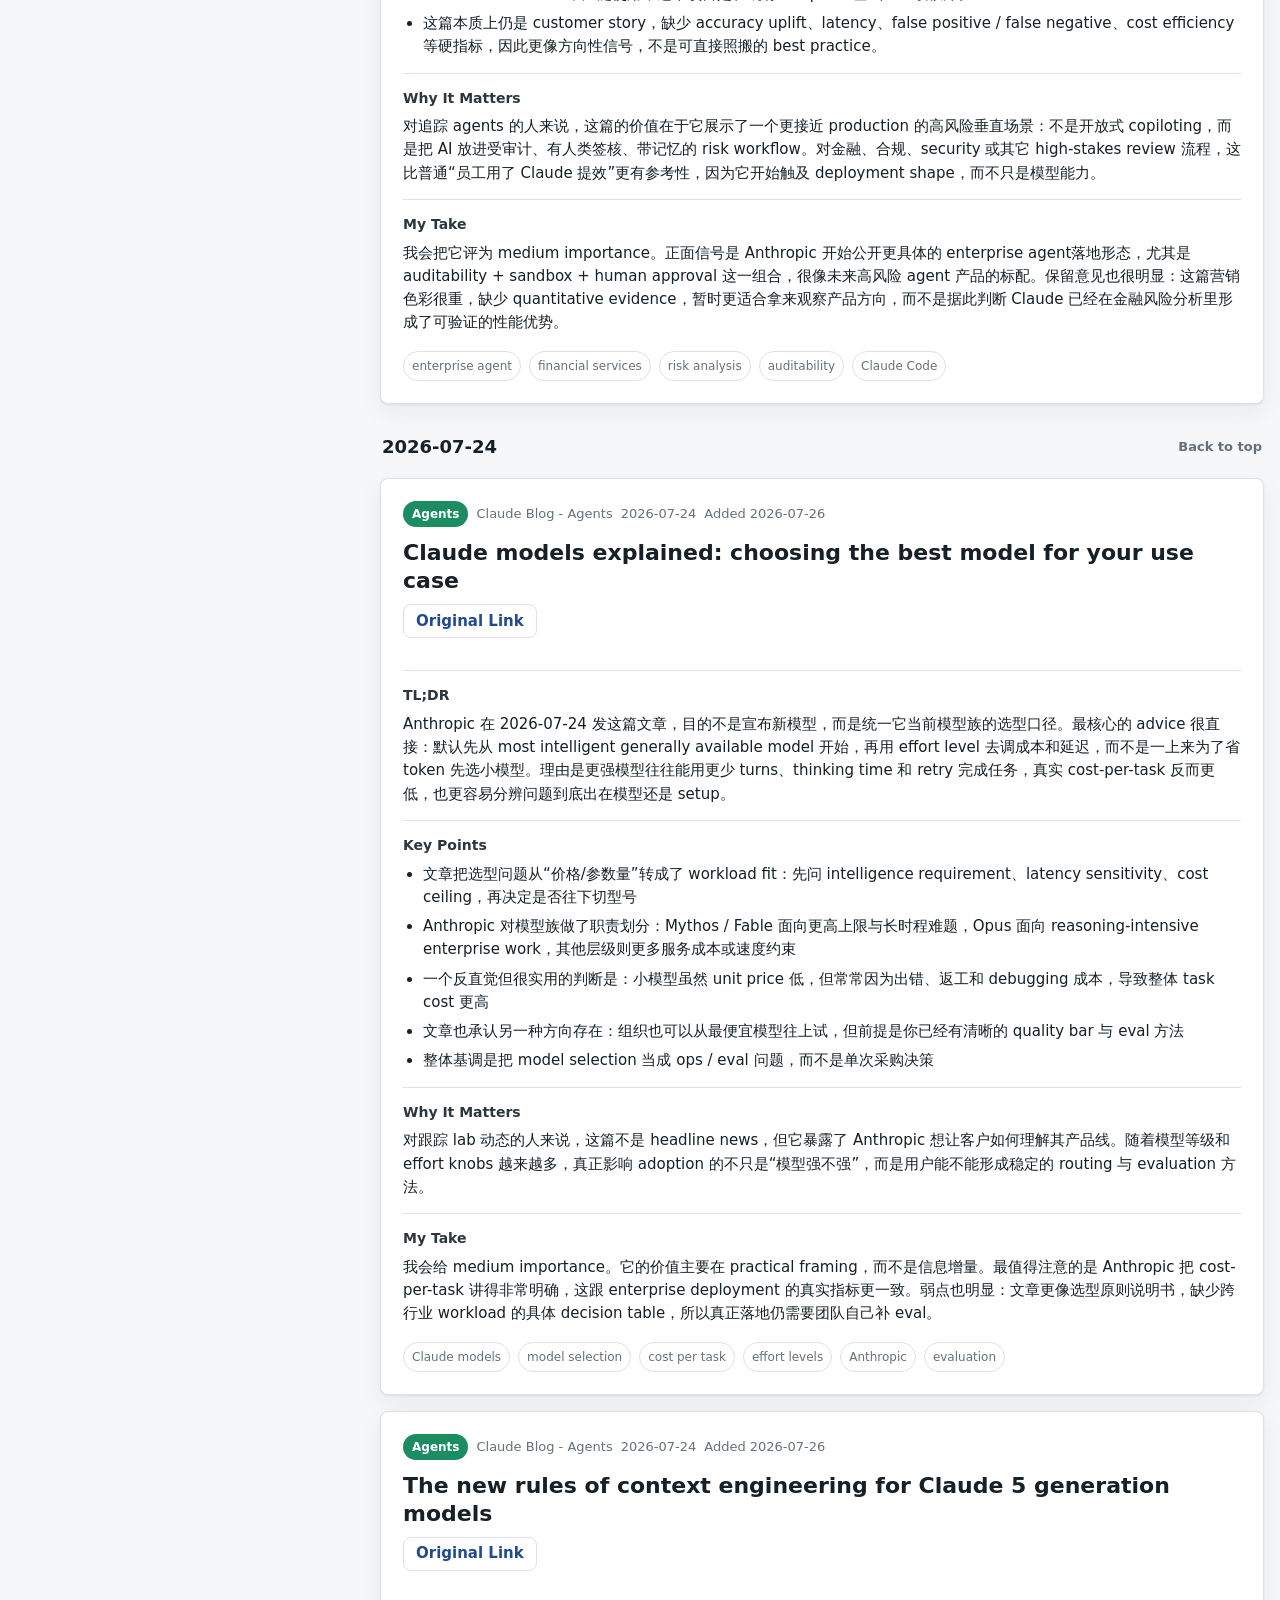
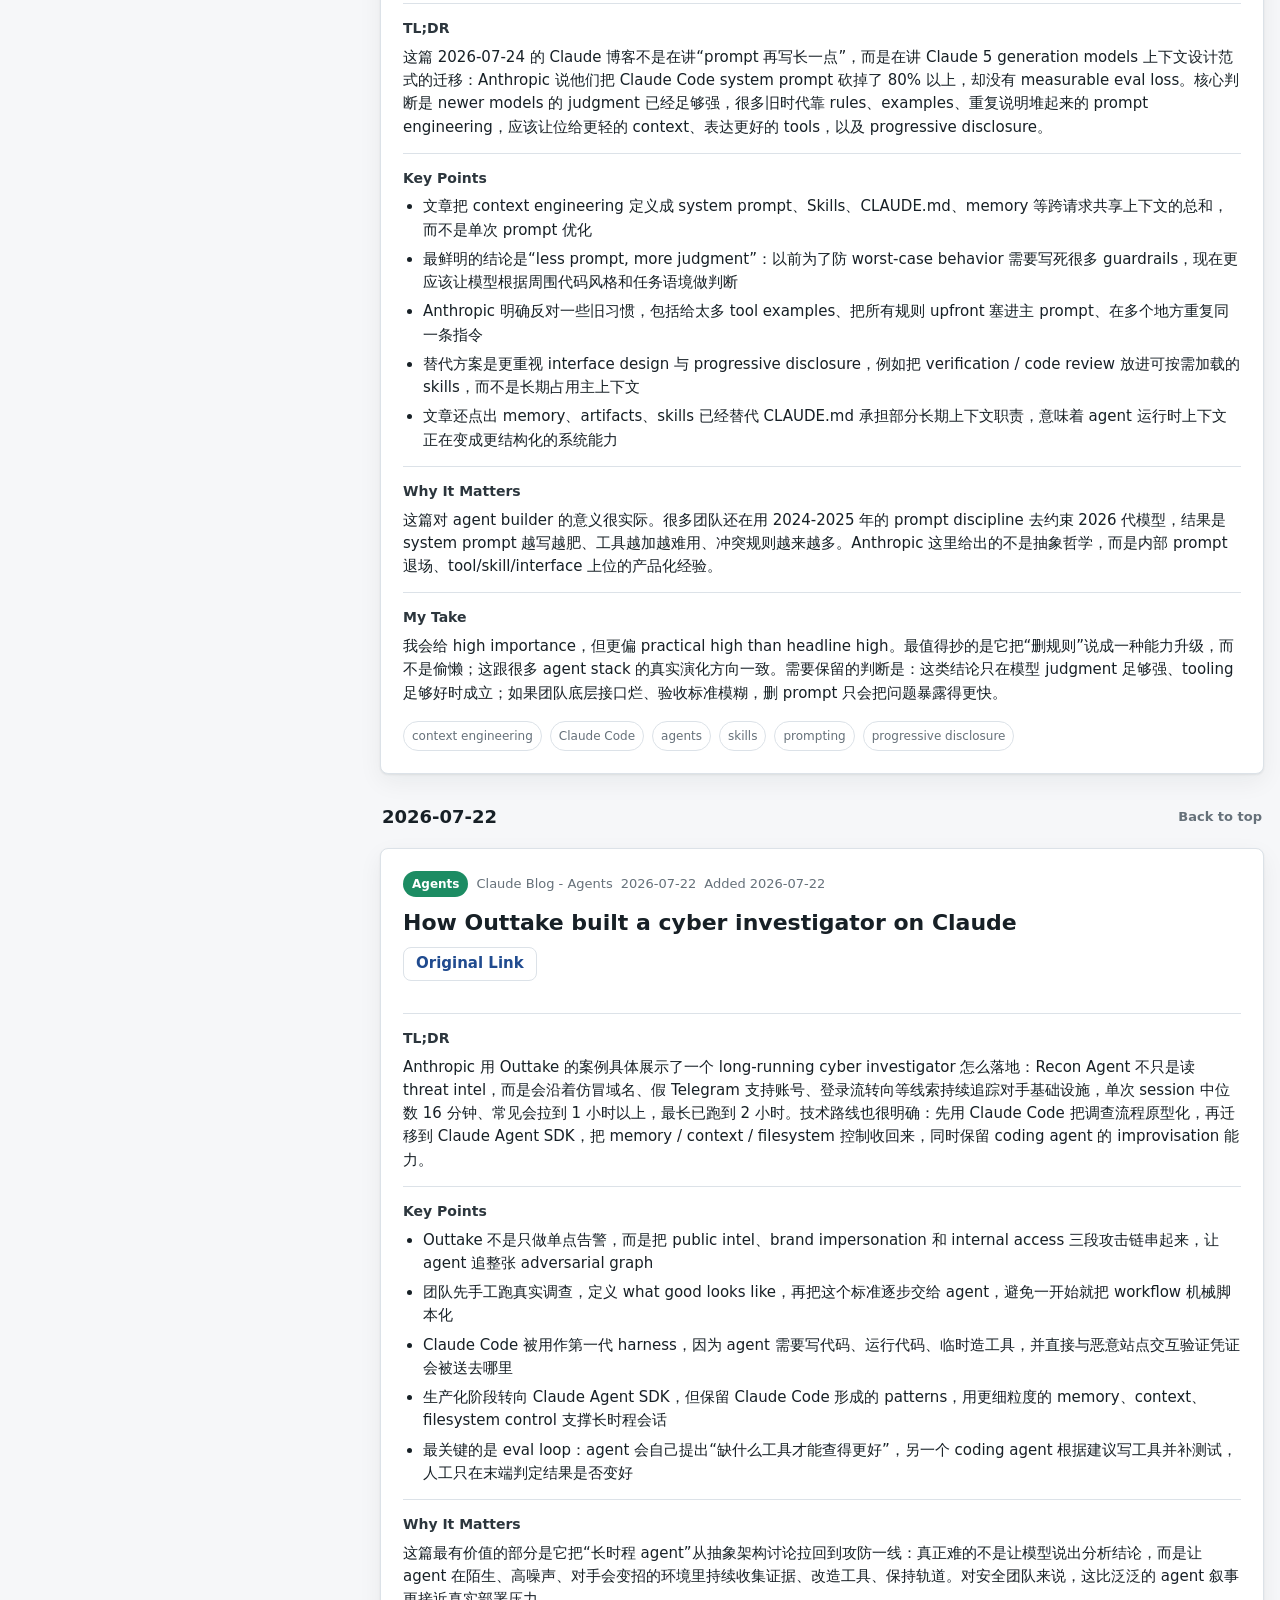
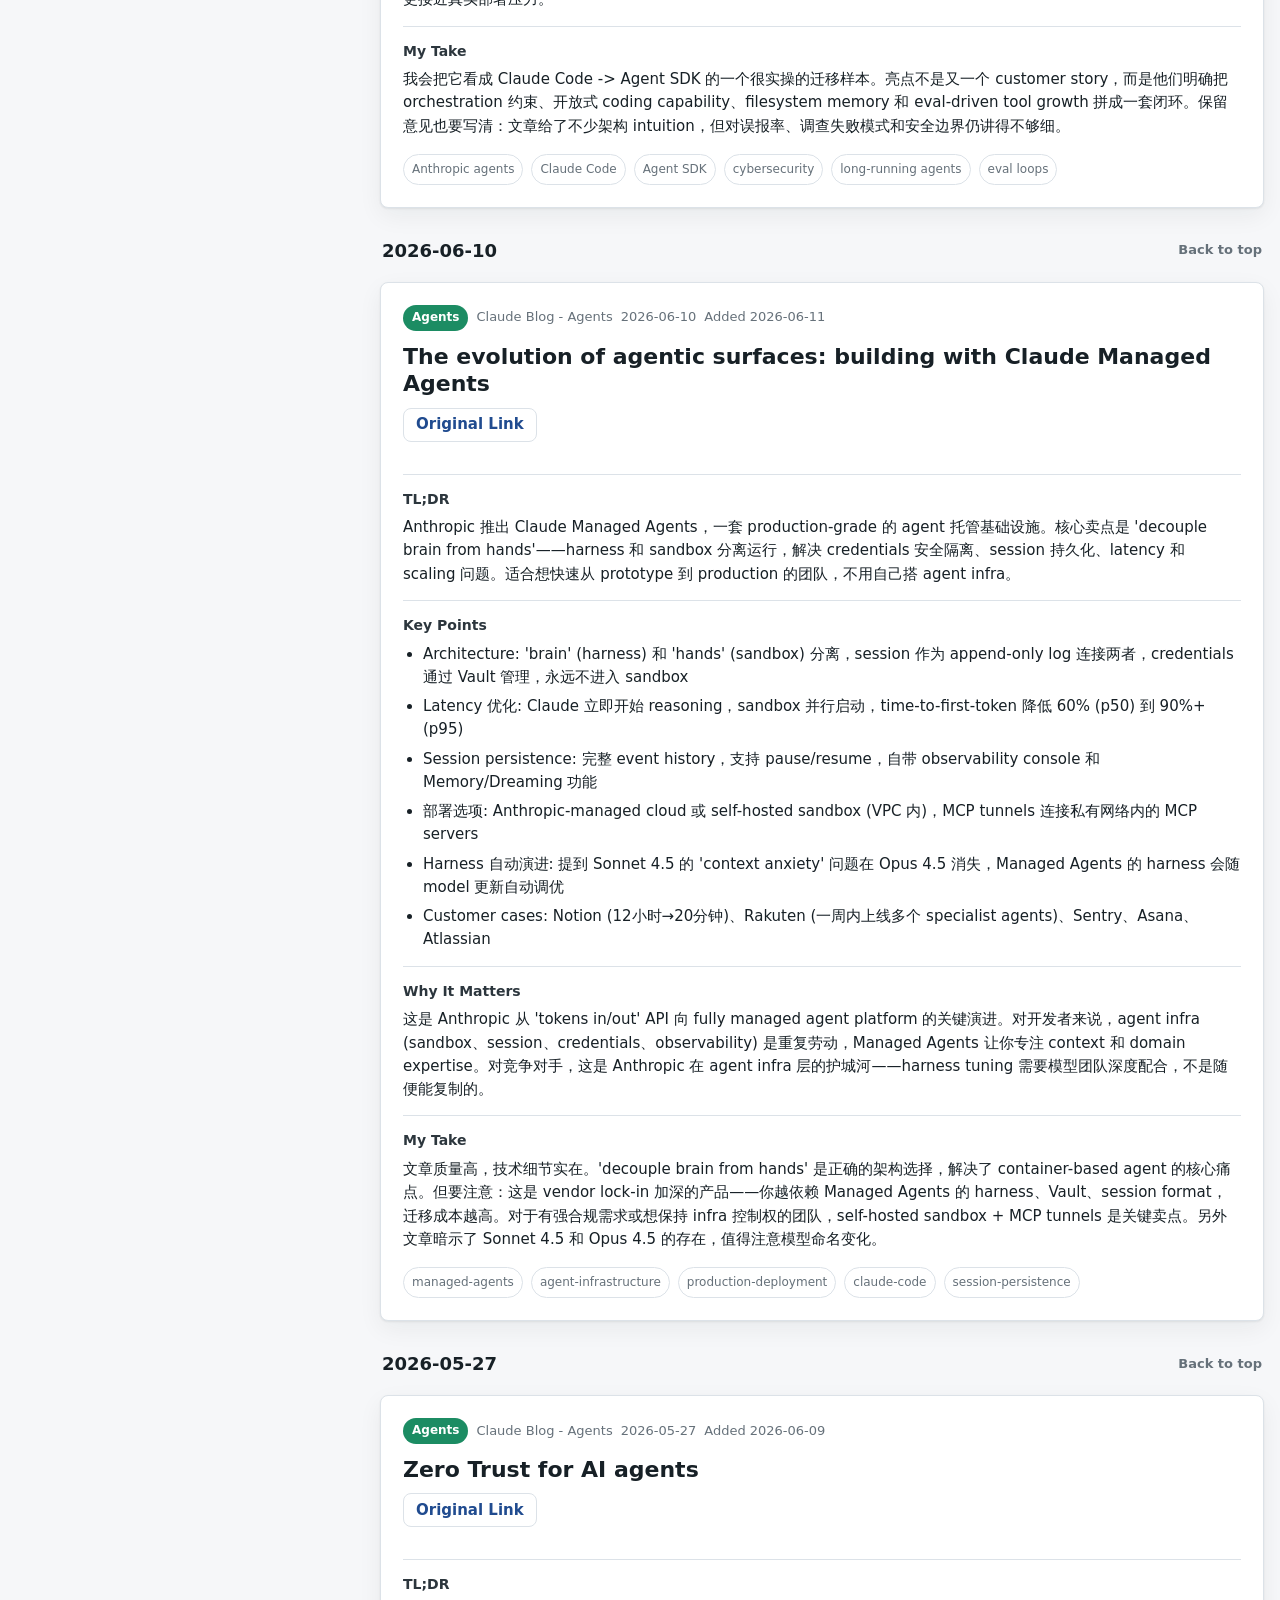
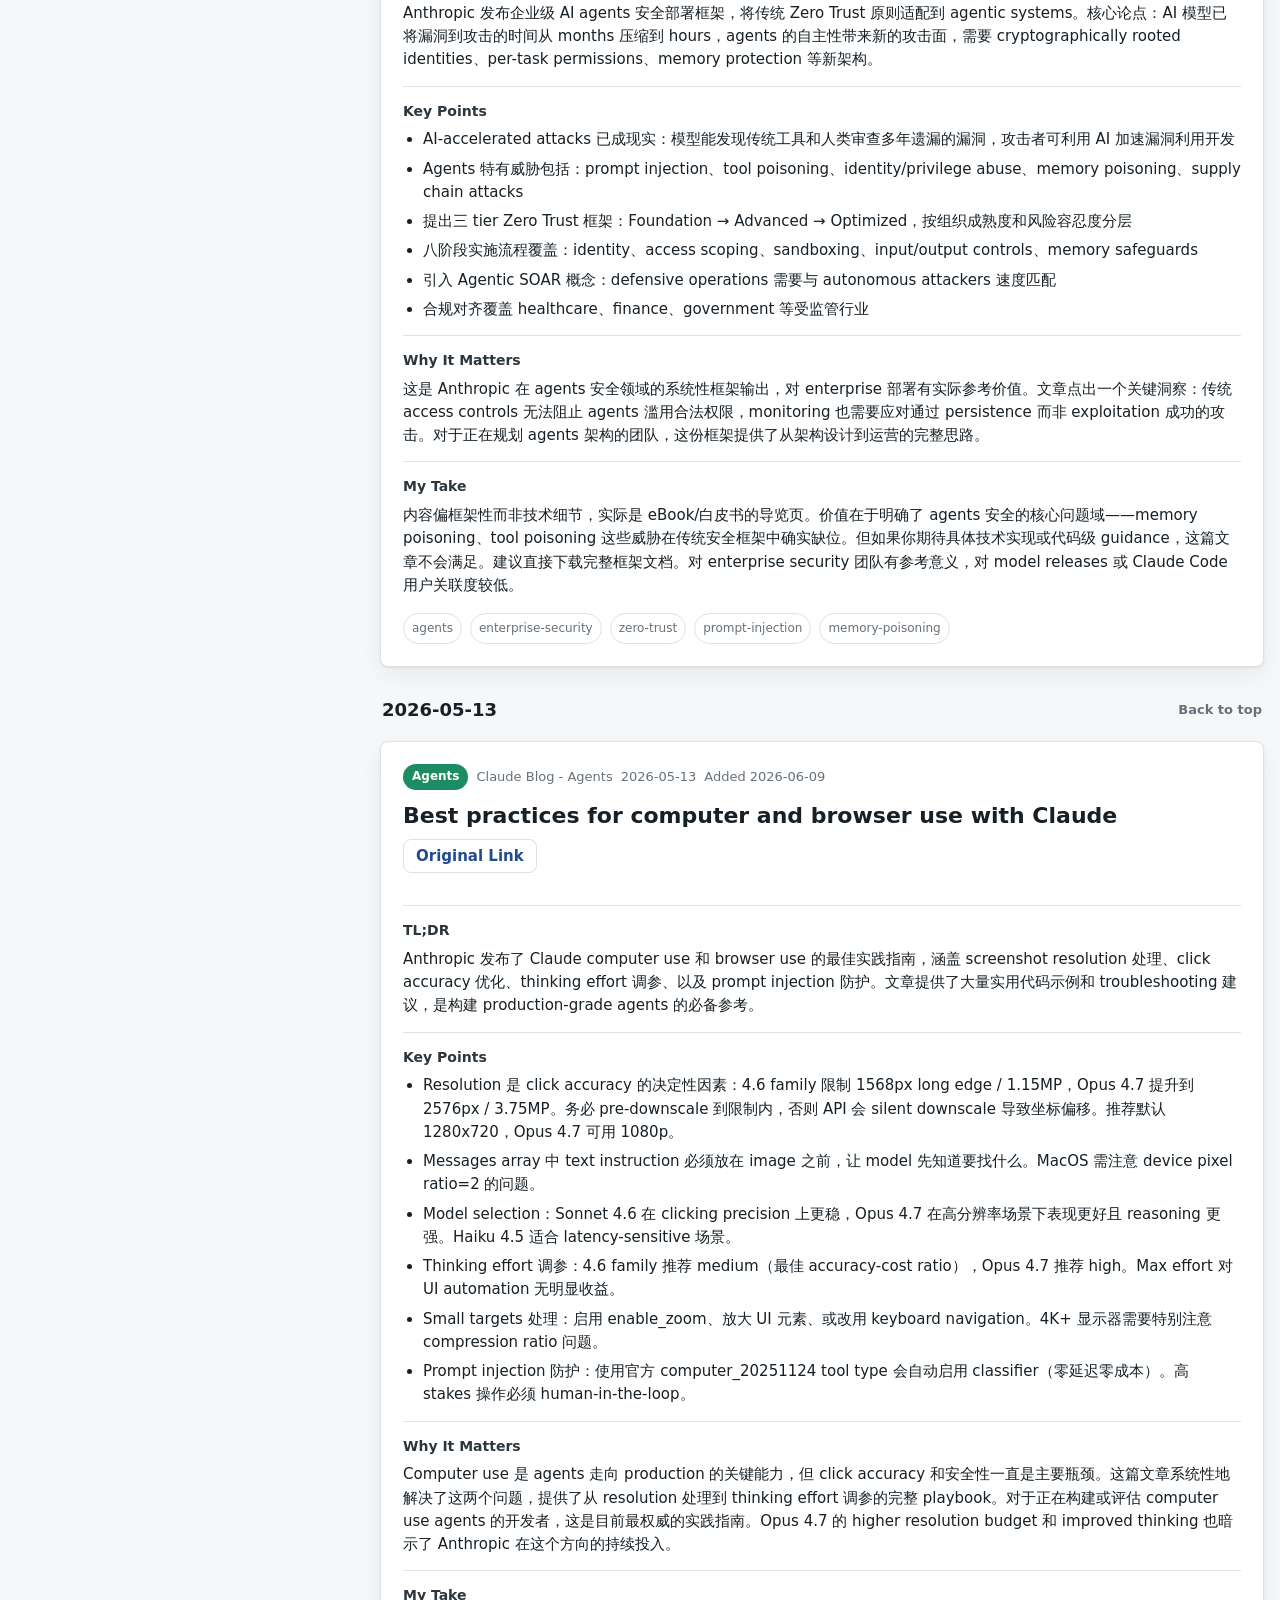
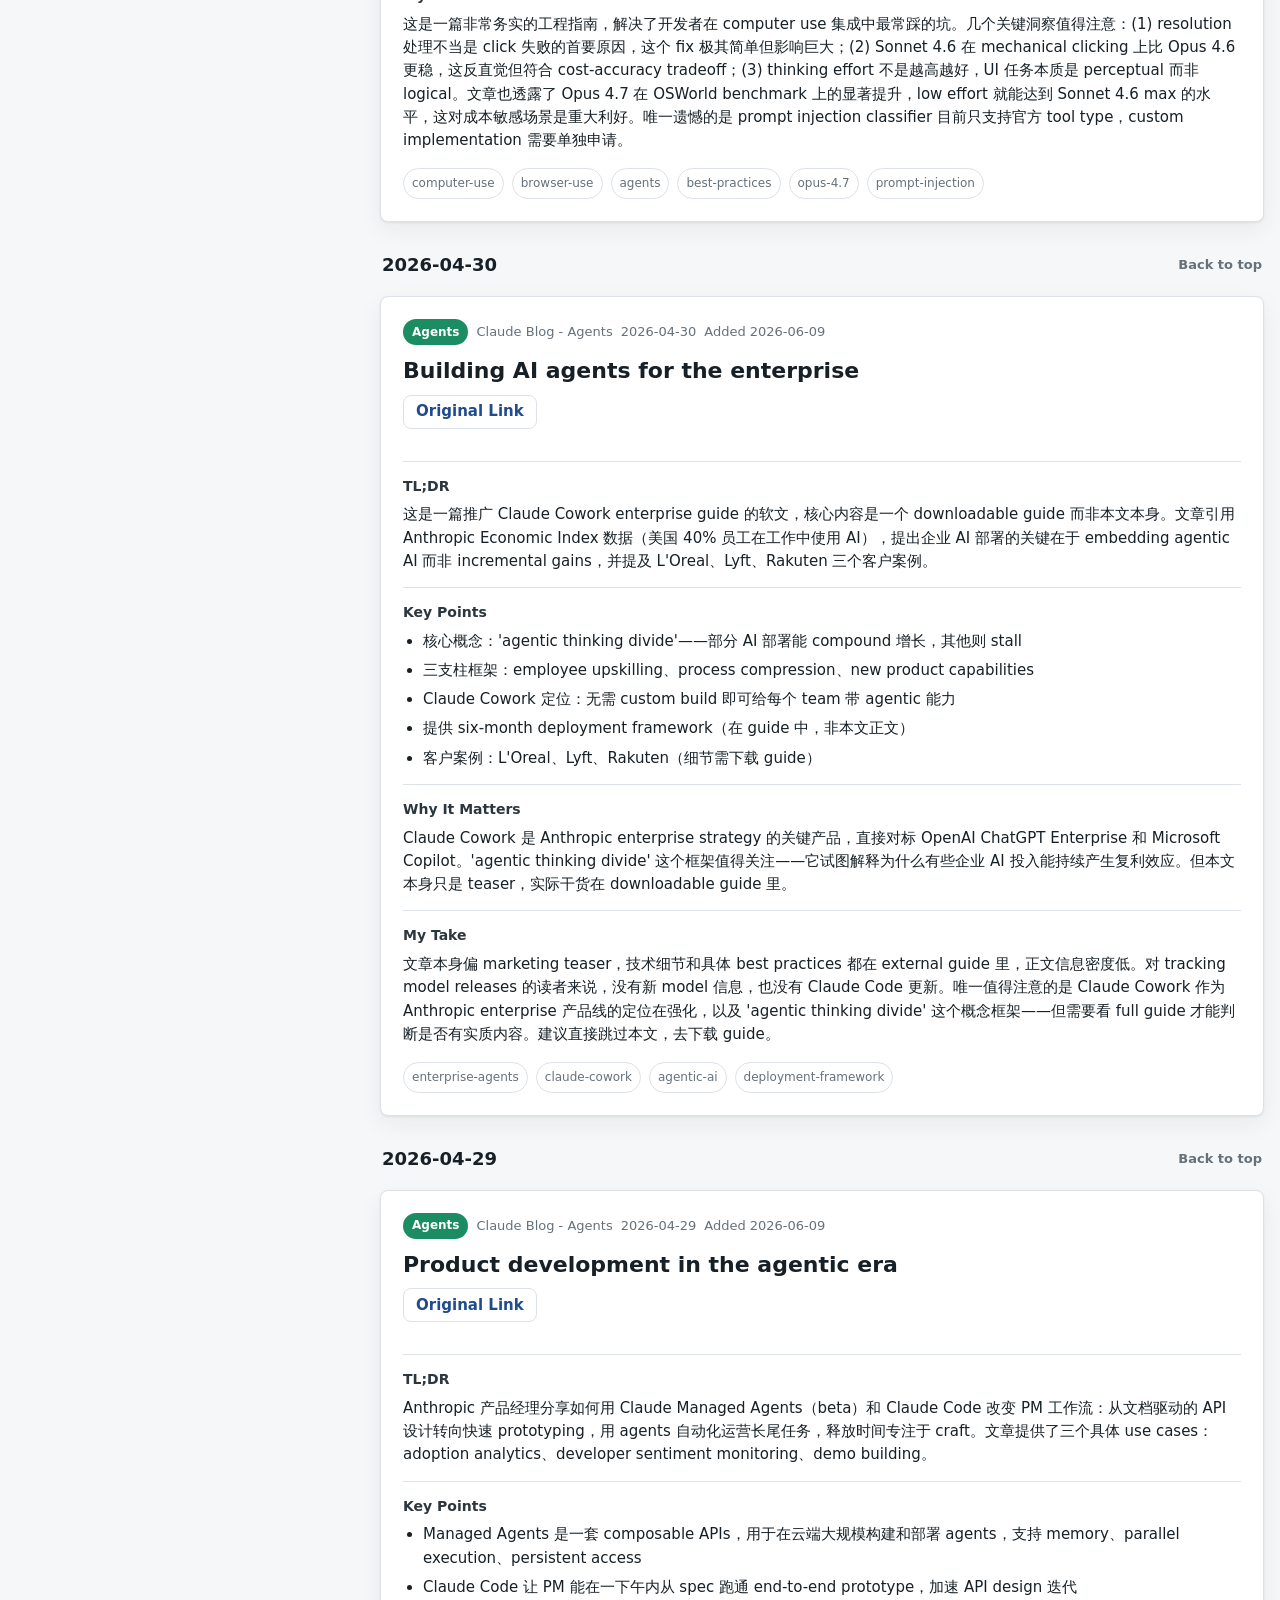
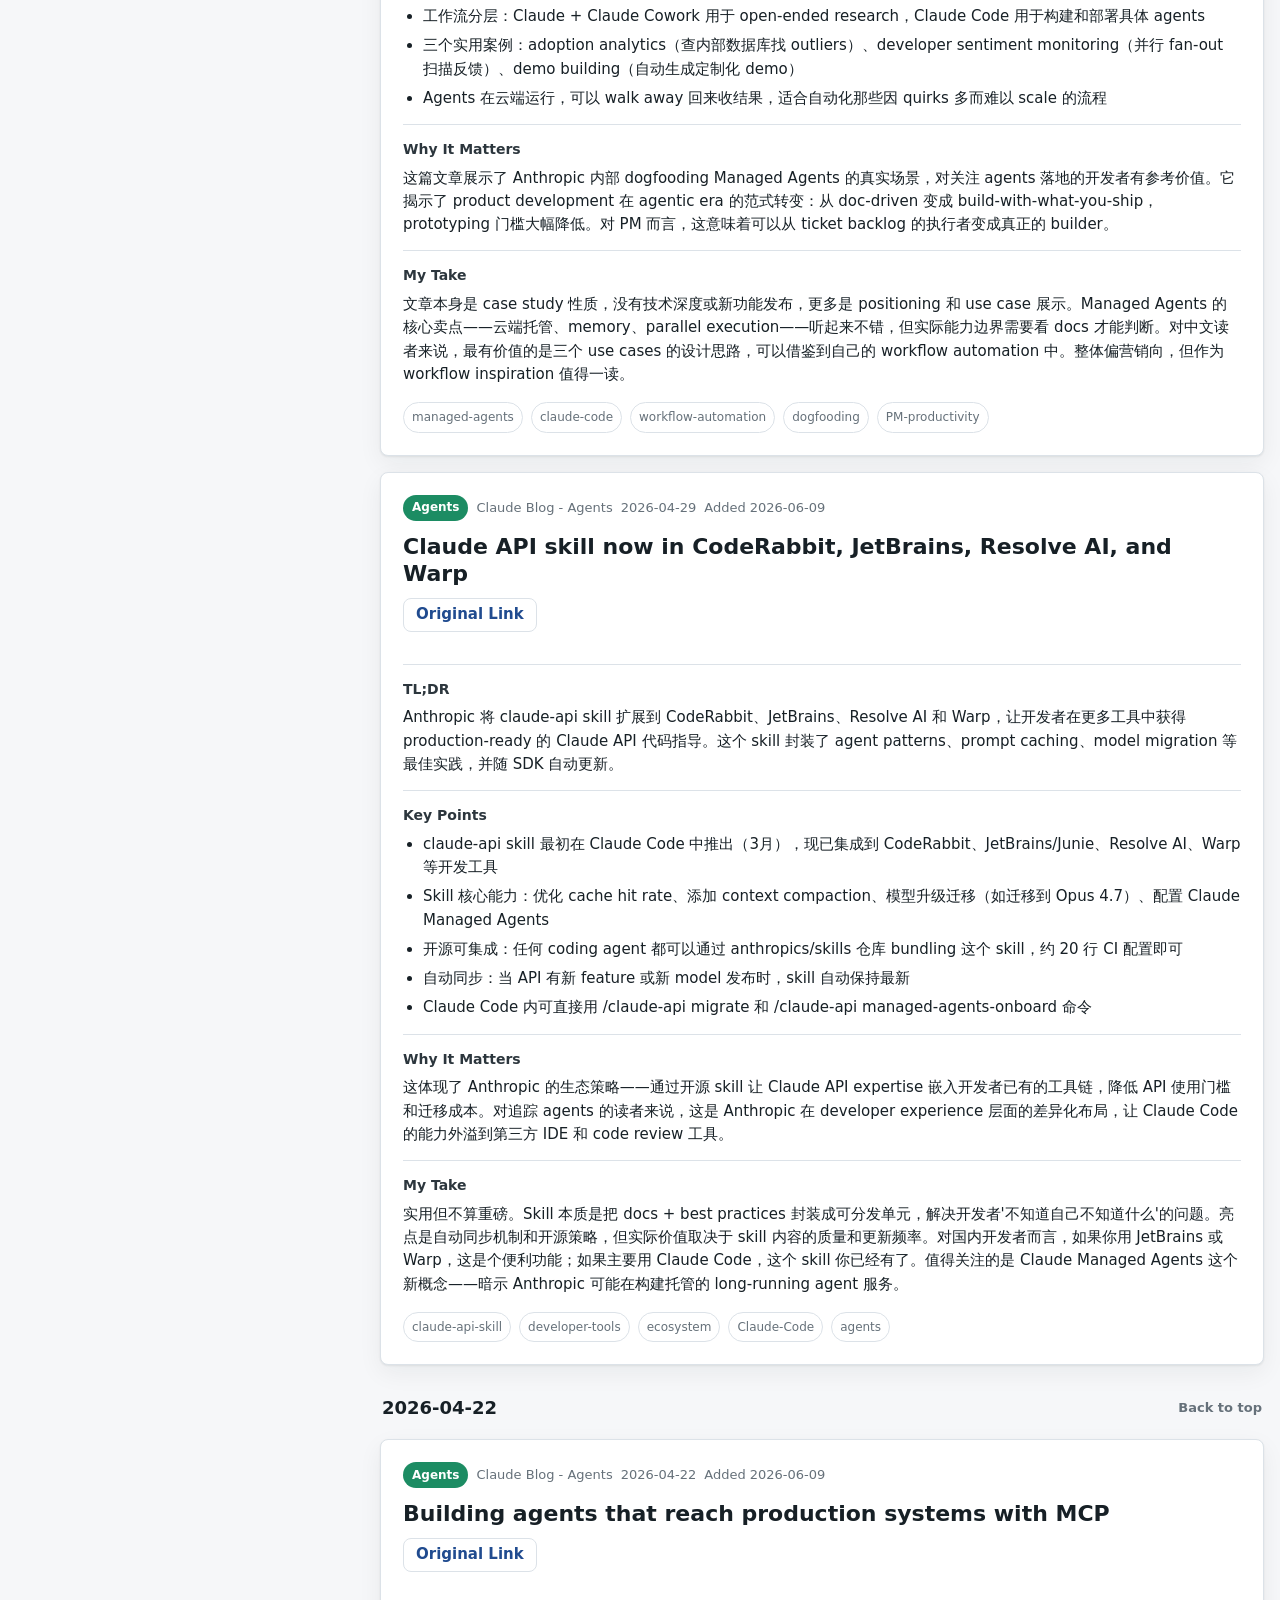
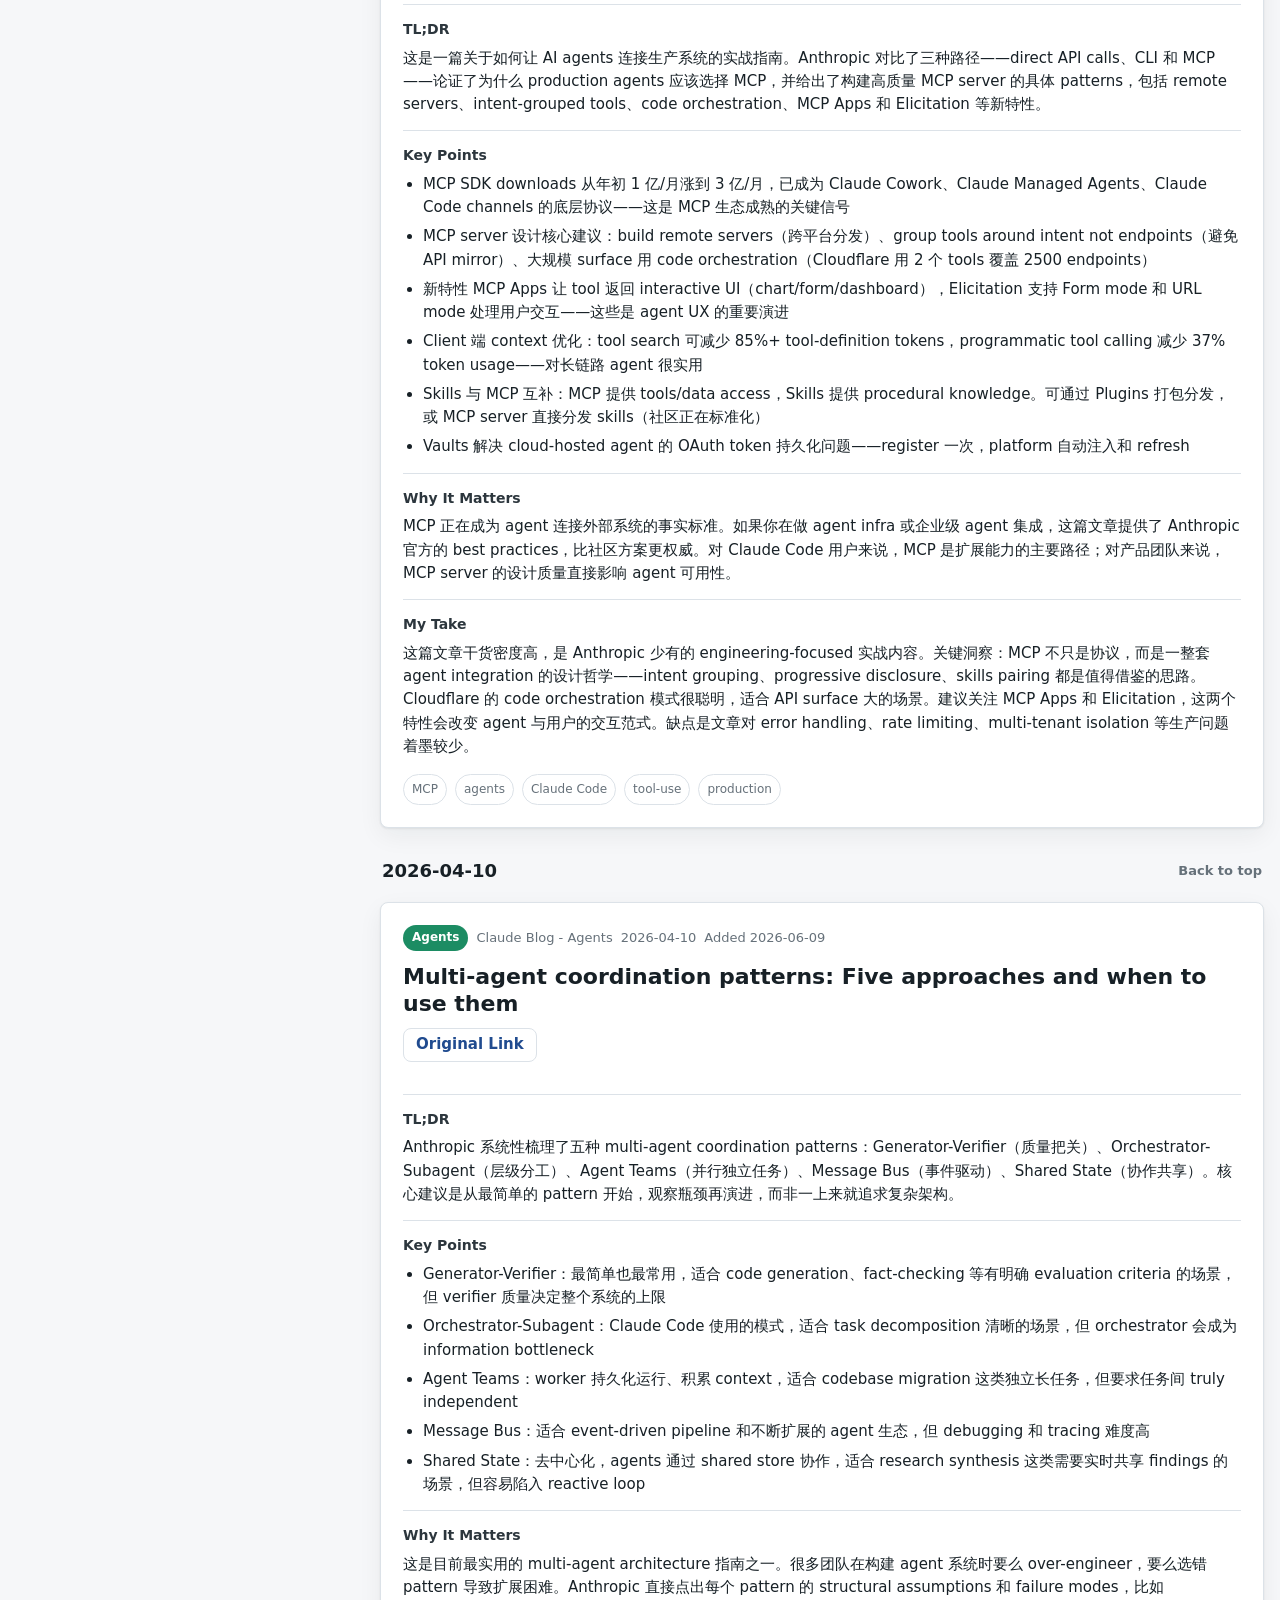
==== commit ebd96f3a: "Record 2026-08-28 manual tracker refresh" ====
--- a/docs/categories/agents.html
+++ b/docs/categories/agents.html
@@ -19,19 +19,19 @@
         <dl class="stats">
           <div>
             <dt>Last checked</dt>
-            <dd>2026-08-27 10:20 Asia/Shanghai</dd>
+            <dd>2026-08-28 05:34 Asia/Shanghai</dd>
           </div>
           <div>
             <dt>Today new</dt>
-            <dd>2</dd>
+            <dd>3</dd>
           </div>
           <div>
             <dt>Tracked posts</dt>
-            <dd>256</dd>
+            <dd>259</dd>
           </div>
           <div>
             <dt>Errors</dt>
-            <dd>2</dd>
+            <dd>0</dd>
           </div>
         </dl>
       </section>
@@ -42,12 +42,12 @@
           
             <li>
               <span>Anthropic / Claude</span>
-              <strong>0 new</strong>
+              <strong>2 new</strong>
             </li>
             
             <li>
               <span>OpenAI</span>
-              <strong>2 new</strong>
+              <strong>0 new</strong>
             </li>
             
             <li>
@@ -57,7 +57,7 @@
             
             <li>
               <span>Thinking Machines</span>
-              <strong>0 new</strong>
+              <strong>1 new</strong>
             </li>
             
         </ul>
@@ -69,7 +69,7 @@
           
     <a class="lab-stat lab-anthropic" href="../labs/anthropic.html">
       <span>Anthropic / Claude</span>
-      <strong>75</strong>
+      <strong>77</strong>
     </a>
     
 
@@ -87,7 +87,7 @@
 
     <a class="lab-stat lab-thinking_machines" href="../labs/thinking-machines.html">
       <span>Thinking Machines</span>
-      <strong>18</strong>
+      <strong>19</strong>
     </a>
     
         </div>
@@ -96,7 +96,8 @@
       <section class="panel">
         <h2>Archive</h2>
         <nav class="archive-list" aria-label="Article archive by publish date">
-          <a href="#date-2026-08-20"><span>2026-08-20</span><strong>2</strong></a>
+          <a href="#date-2026-08-26"><span>2026-08-26</span><strong>1</strong></a>
+<a href="#date-2026-08-20"><span>2026-08-20</span><strong>2</strong></a>
 <a href="#date-2026-08-18"><span>2026-08-18</span><strong>1</strong></a>
 <a href="#date-2026-08-06"><span>2026-08-06</span><strong>1</strong></a>
 <a href="#date-2026-07-24"><span>2026-07-24</span><strong>2</strong></a>
@@ -118,7 +119,7 @@
       </section>
 
       <footer>
-        Generated: 2026-08-27 10:20 Asia/Shanghai
+        Generated: 2026-08-28 05:34 Asia/Shanghai
       </footer>
     </aside>
 
@@ -134,6 +135,43 @@
         </div>
       </div>
       
+            <section class="date-section" id="date-2026-08-26">
+              <div class="date-heading">
+                <h3>2026-08-26</h3>
+                <a href="#top">Back to top</a>
+              </div>
+              
+    <article class="article-card">
+      <div class="article-meta">
+        <span class="badge badge-agents">Agents</span>
+        <span>Claude Blog - Agents</span>
+        <span>2026-08-26</span>
+        <span>Added 2026-08-27</span>
+      </div>
+      <h2>How Warp builds self-improving agents on Claude</h2>
+      <a class="original-link" href="https://claude.com/blog/how-warp-builds-self-improving-agents-on-claude" target="_blank" rel="noreferrer">Original Link</a>
+      <section>
+        <h3>TL;DR</h3>
+        <p>Warp 这篇案例介绍了一种很实用的 self-improving agent pattern：把 domain knowledge 放进 base skill，让另一个定期运行的 improver skill 消化人类反馈，只提出小而可审查的 skill patch，再走正常 PR/review 流程合并。重点不是更复杂的 agent scaffold，而是把 feedback 从“会话结束即蒸发”变成可累积、可版本化的知识资产。</p>
+      </section>
+      <section>
+        <h3>Key Points</h3>
+        <ul><li>Warp 的触发点来自内部 code review agent 质量不稳定：手改 prompt 和补 AGENTS.md 有帮助，但都不具备长期复利。</li><li>他们把 agent 拆成两层：inner/base skill 负责一线任务执行，outer/improver skill 定期读取 thumbs up/down 和文字反馈，提议对 base skill 做 focused edits。</li><li>因为 skills 本质上是普通文件，所以改动可以进入现有 PR/code-review/merge 流程，避免把“自我改进”做成不透明的在线自修改系统。</li><li>文章给了几个写 skill 的经验：写 principles 而不是死规则、解释 why、保留 enough context、让反馈尽量具体。</li><li>Warp 已把这个模式扩展到 spec writing、review、triage 等多个 agents，说明它在真实团队里更像可复制的 process pattern，而不只是单点营销案例。</li></ul>
+      </section>
+      <section>
+        <h3>Why It Matters</h3>
+        <p>对 agent engineering 来说，这篇文章的价值在于它提供了一个低复杂度、可审计、适合团队落地的持续改进框架。很多团队都知道 agent 需要 memory/feedback，但常见实现要么太 ad hoc，要么太自动化以至于难审计；Warp 这套 file-based skill loop 在工程组织里更容易真正跑起来。</p>
+      </section>
+      <section>
+        <h3>My Take</h3>
+        <p>我给 medium importance。它不是 frontier capability 发布，但工程含金量比很多 “agent 成功故事” 高，因为 pattern 足够简单，也尊重代码审查和变更治理。我的保留意见是，这种方法更像让 agent policy 逐步进化，而不是直接提升底层模型能力；如果反馈稀疏、噪音大，improver skill 也可能把局部偏好写死进知识层。</p>
+      </section>
+      <div class="tags"><span>claude</span><span>agents</span><span>warp</span><span>skills</span><span>feedback-loop</span></div>
+    </article>
+    
+            </section>
+            
+
             <section class="date-section" id="date-2026-08-20">
               <div class="date-heading">
                 <h3>2026-08-20</h3>
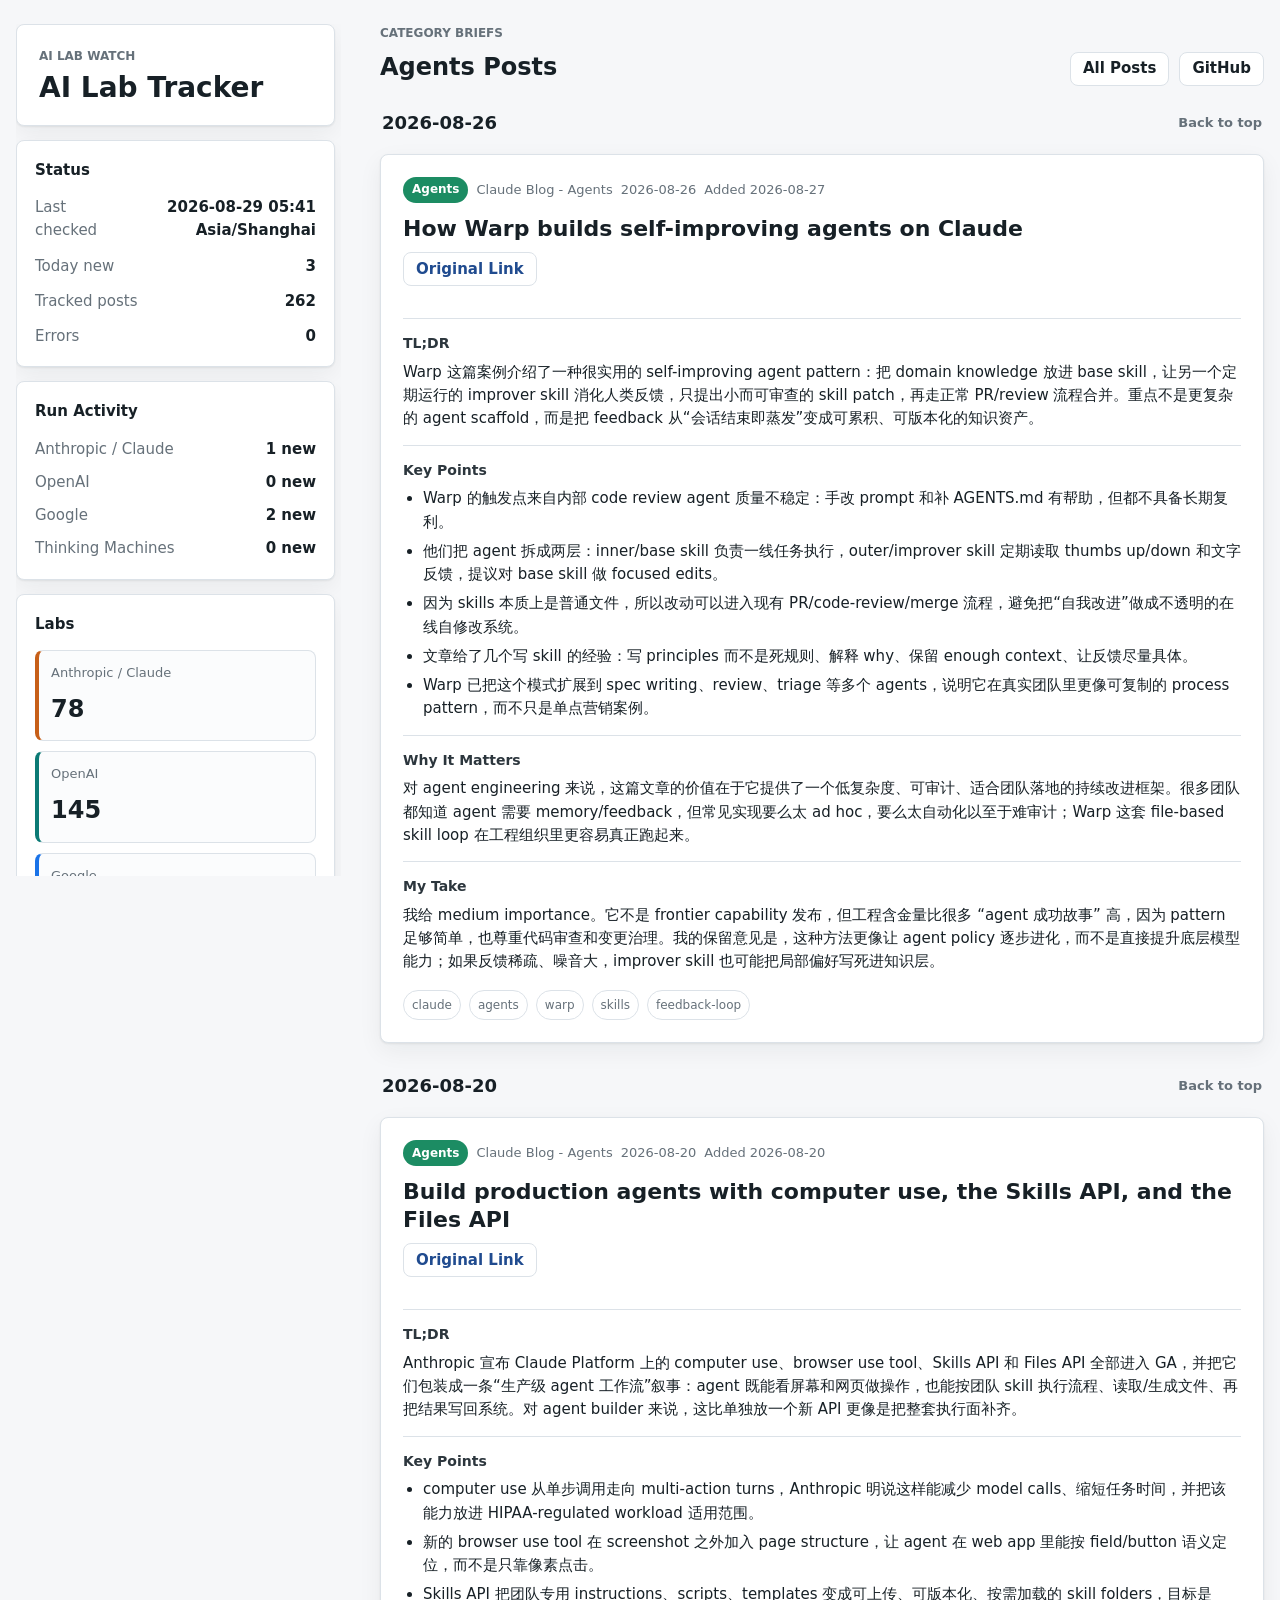
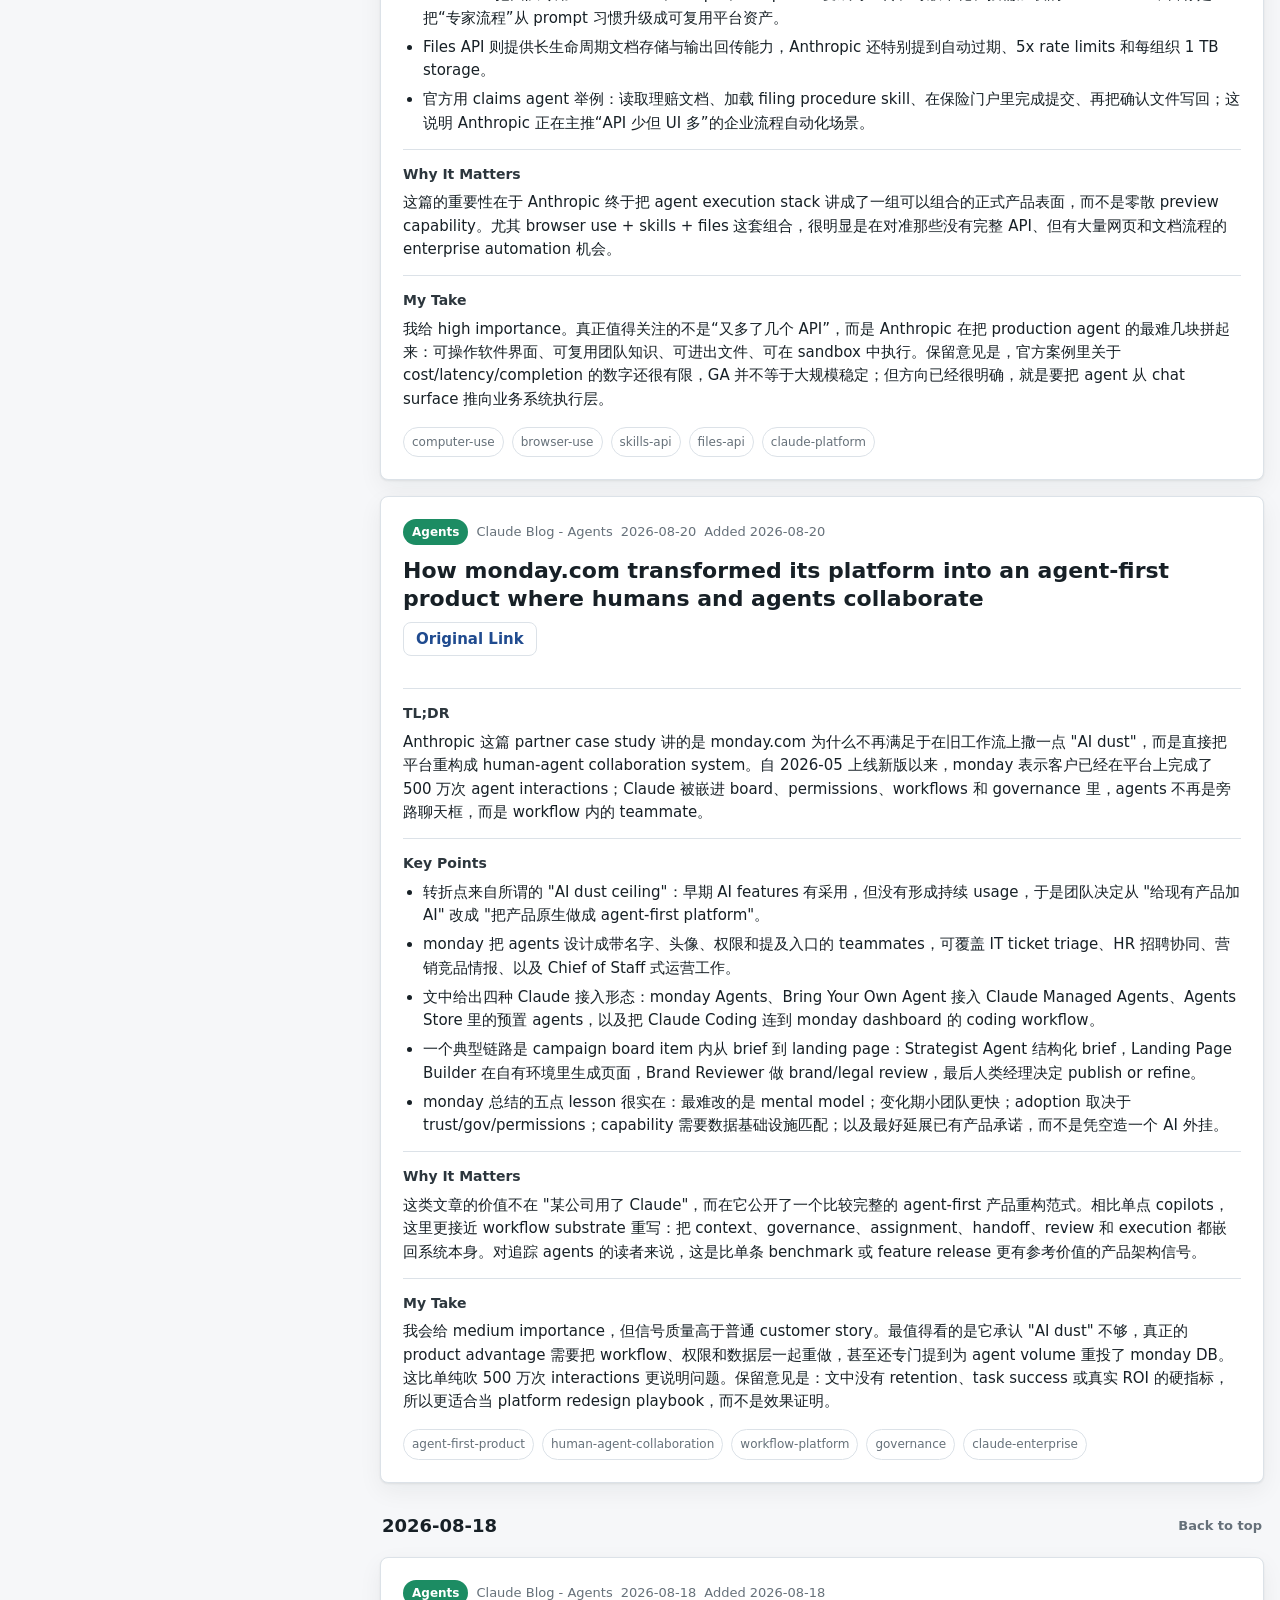
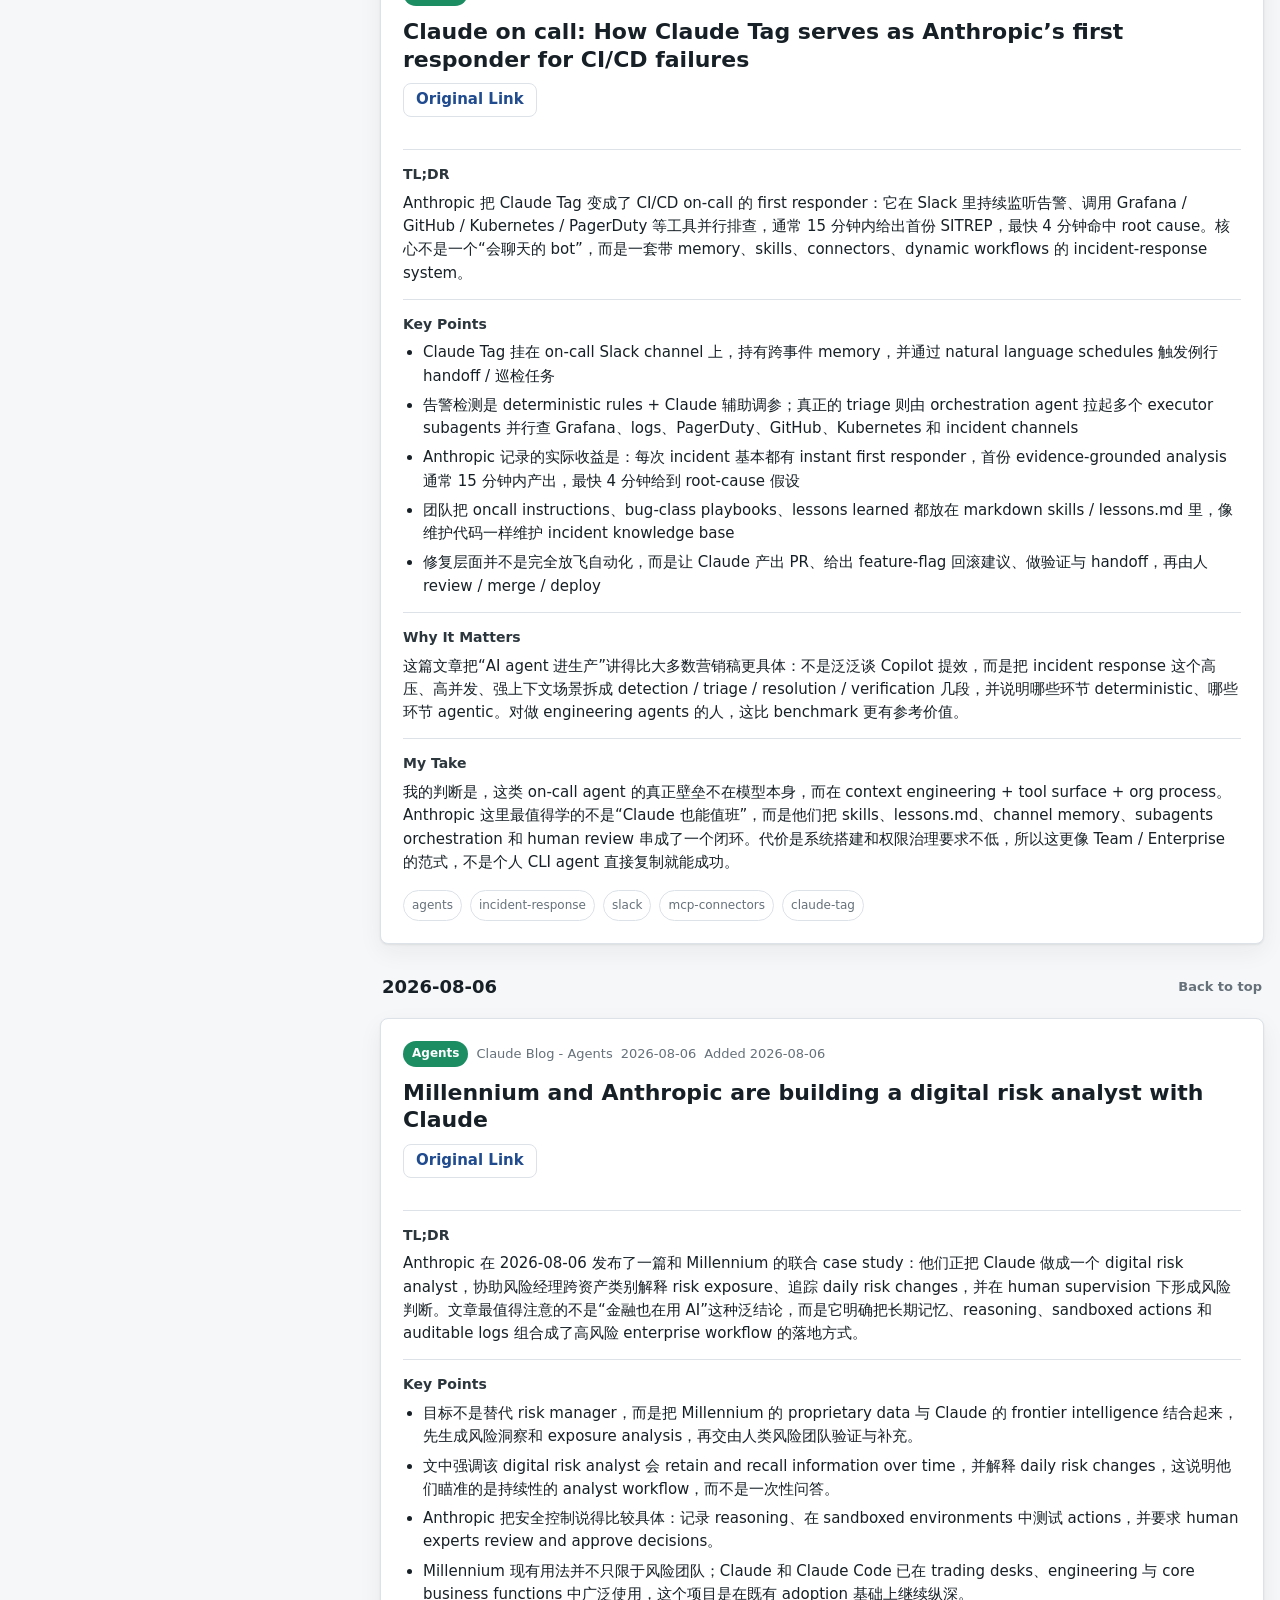
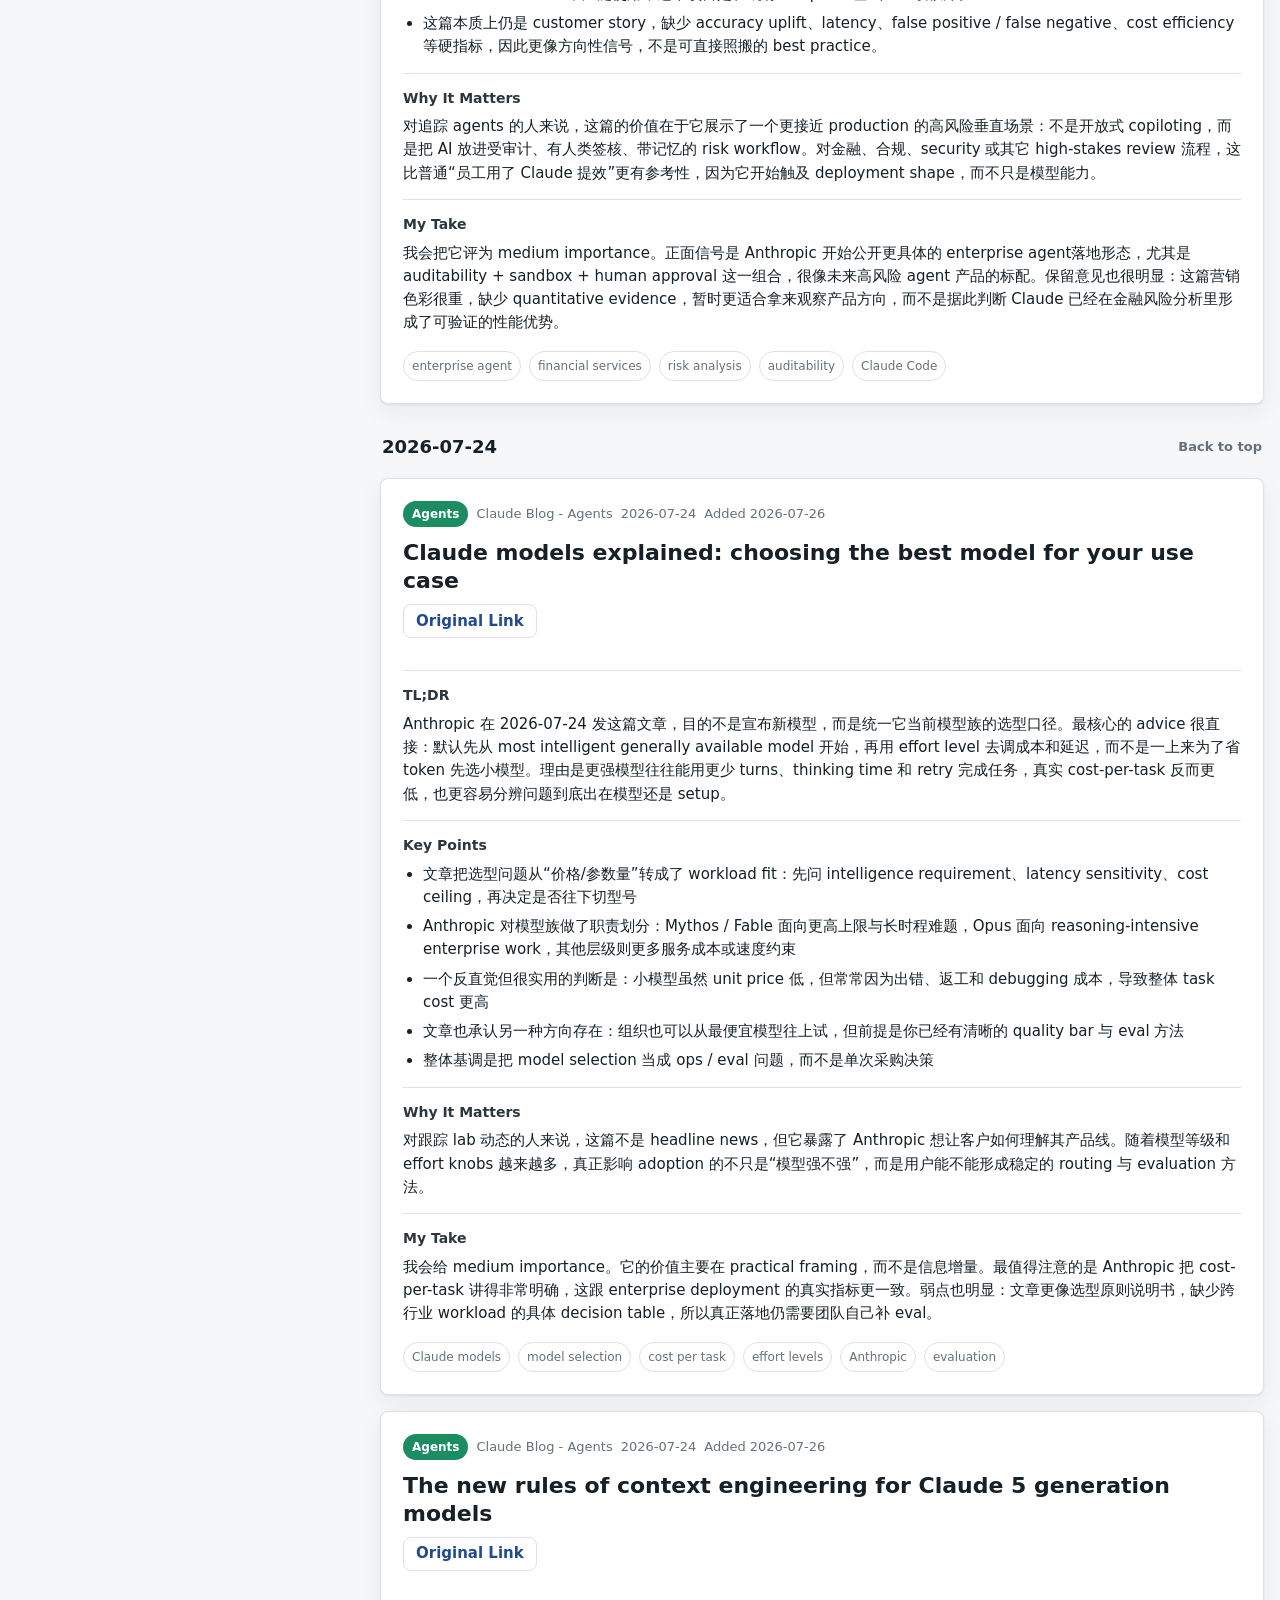
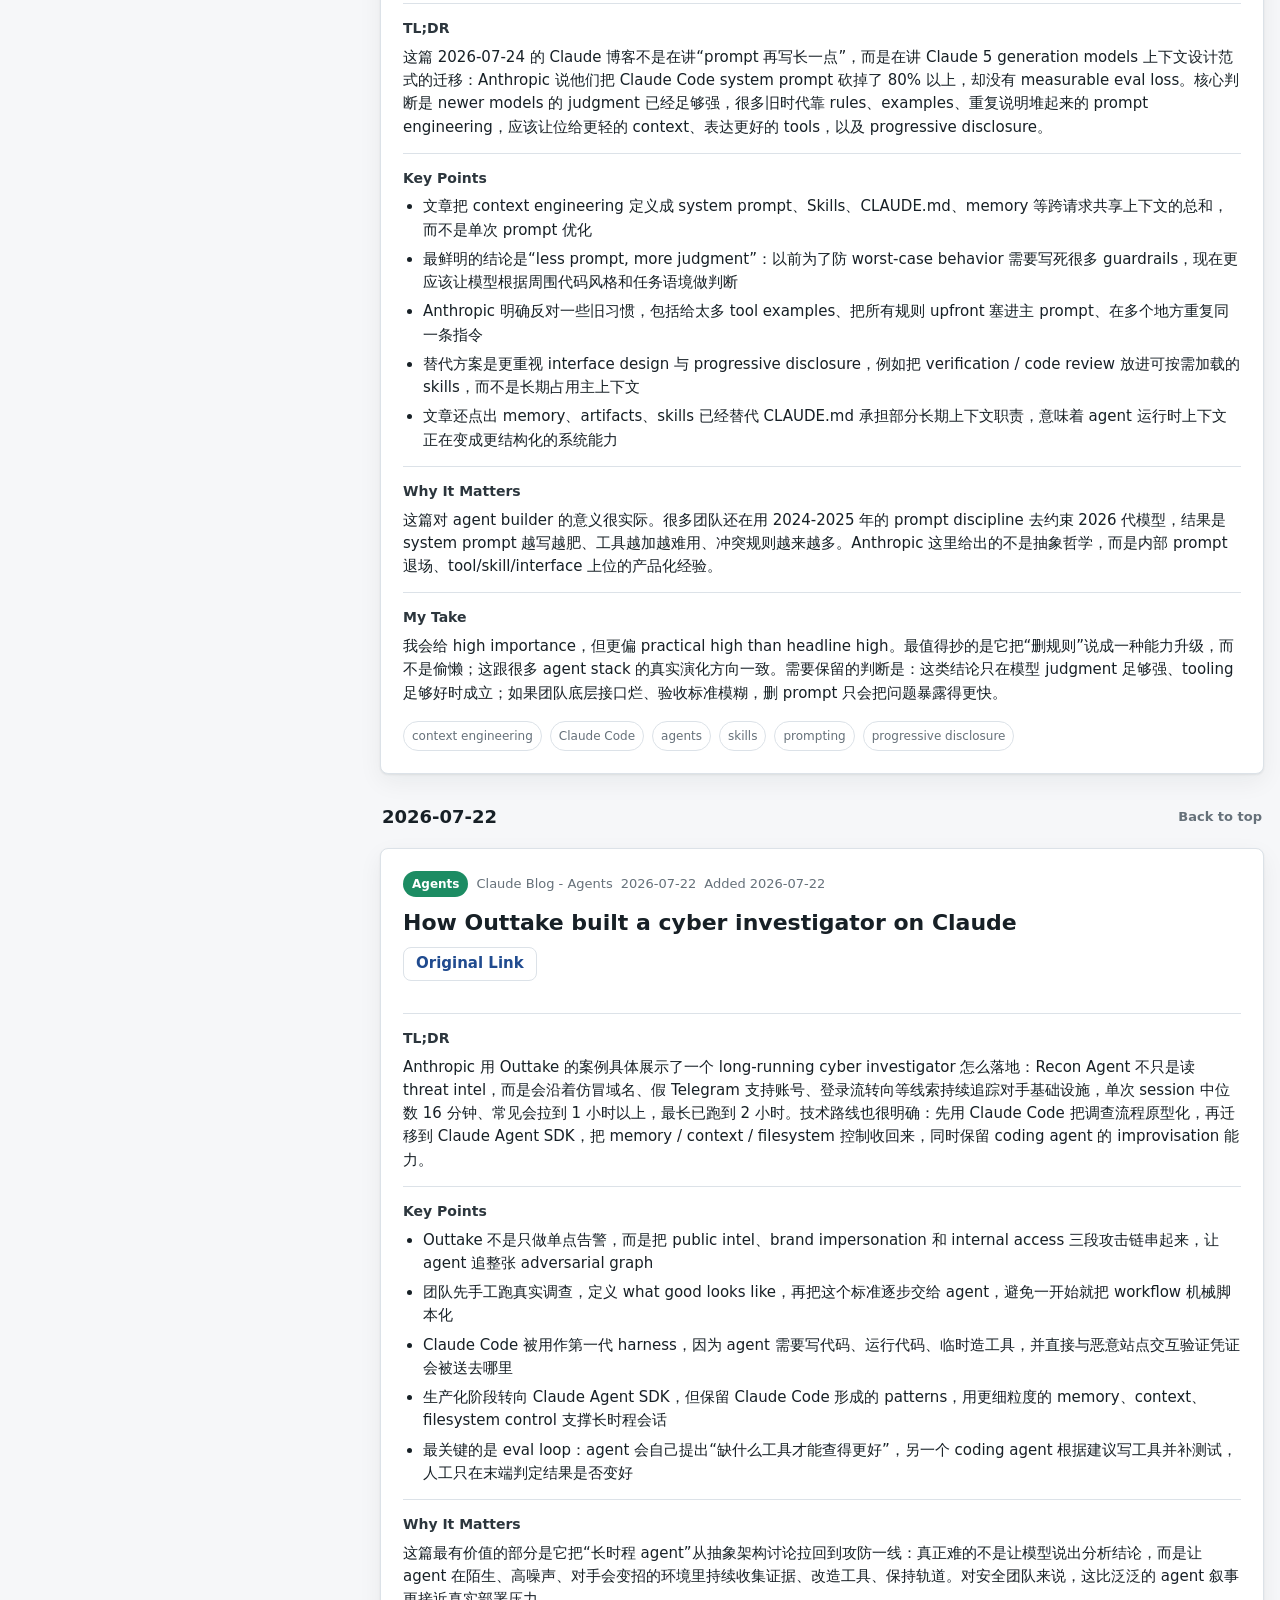
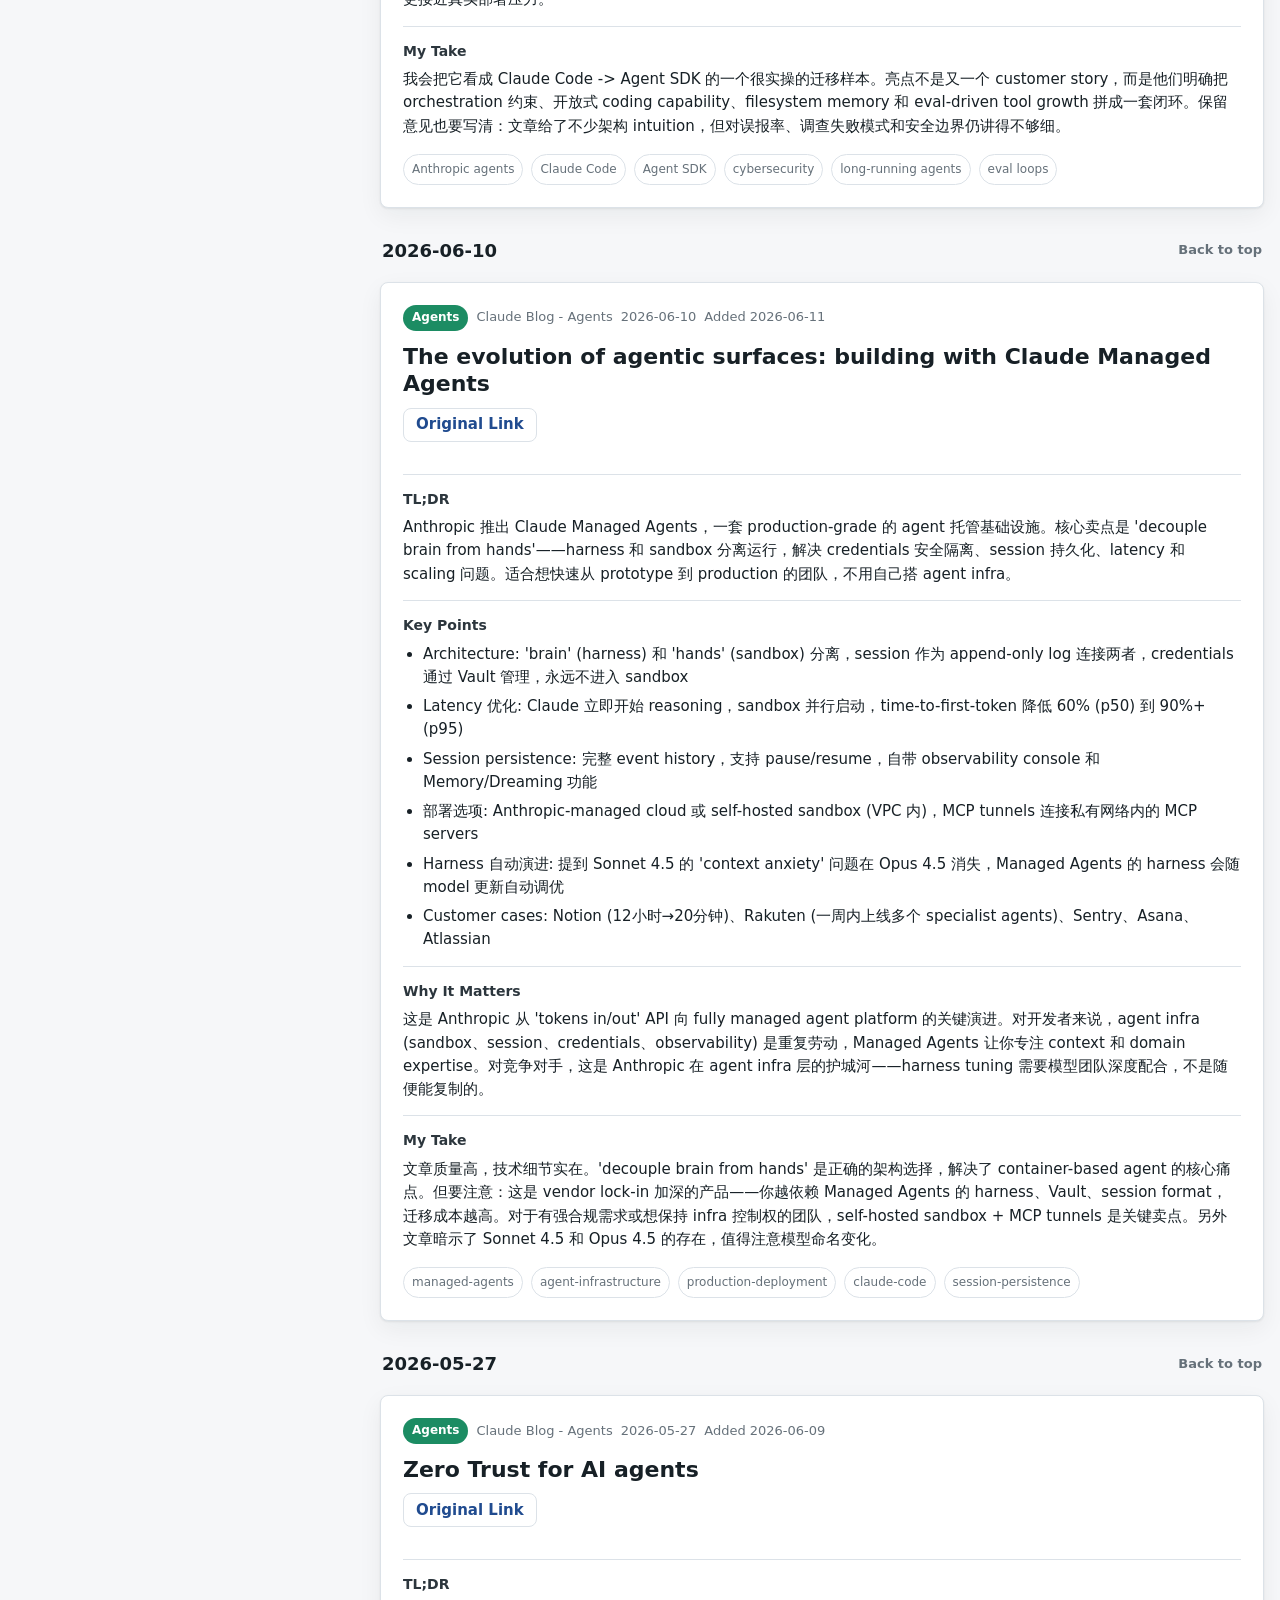
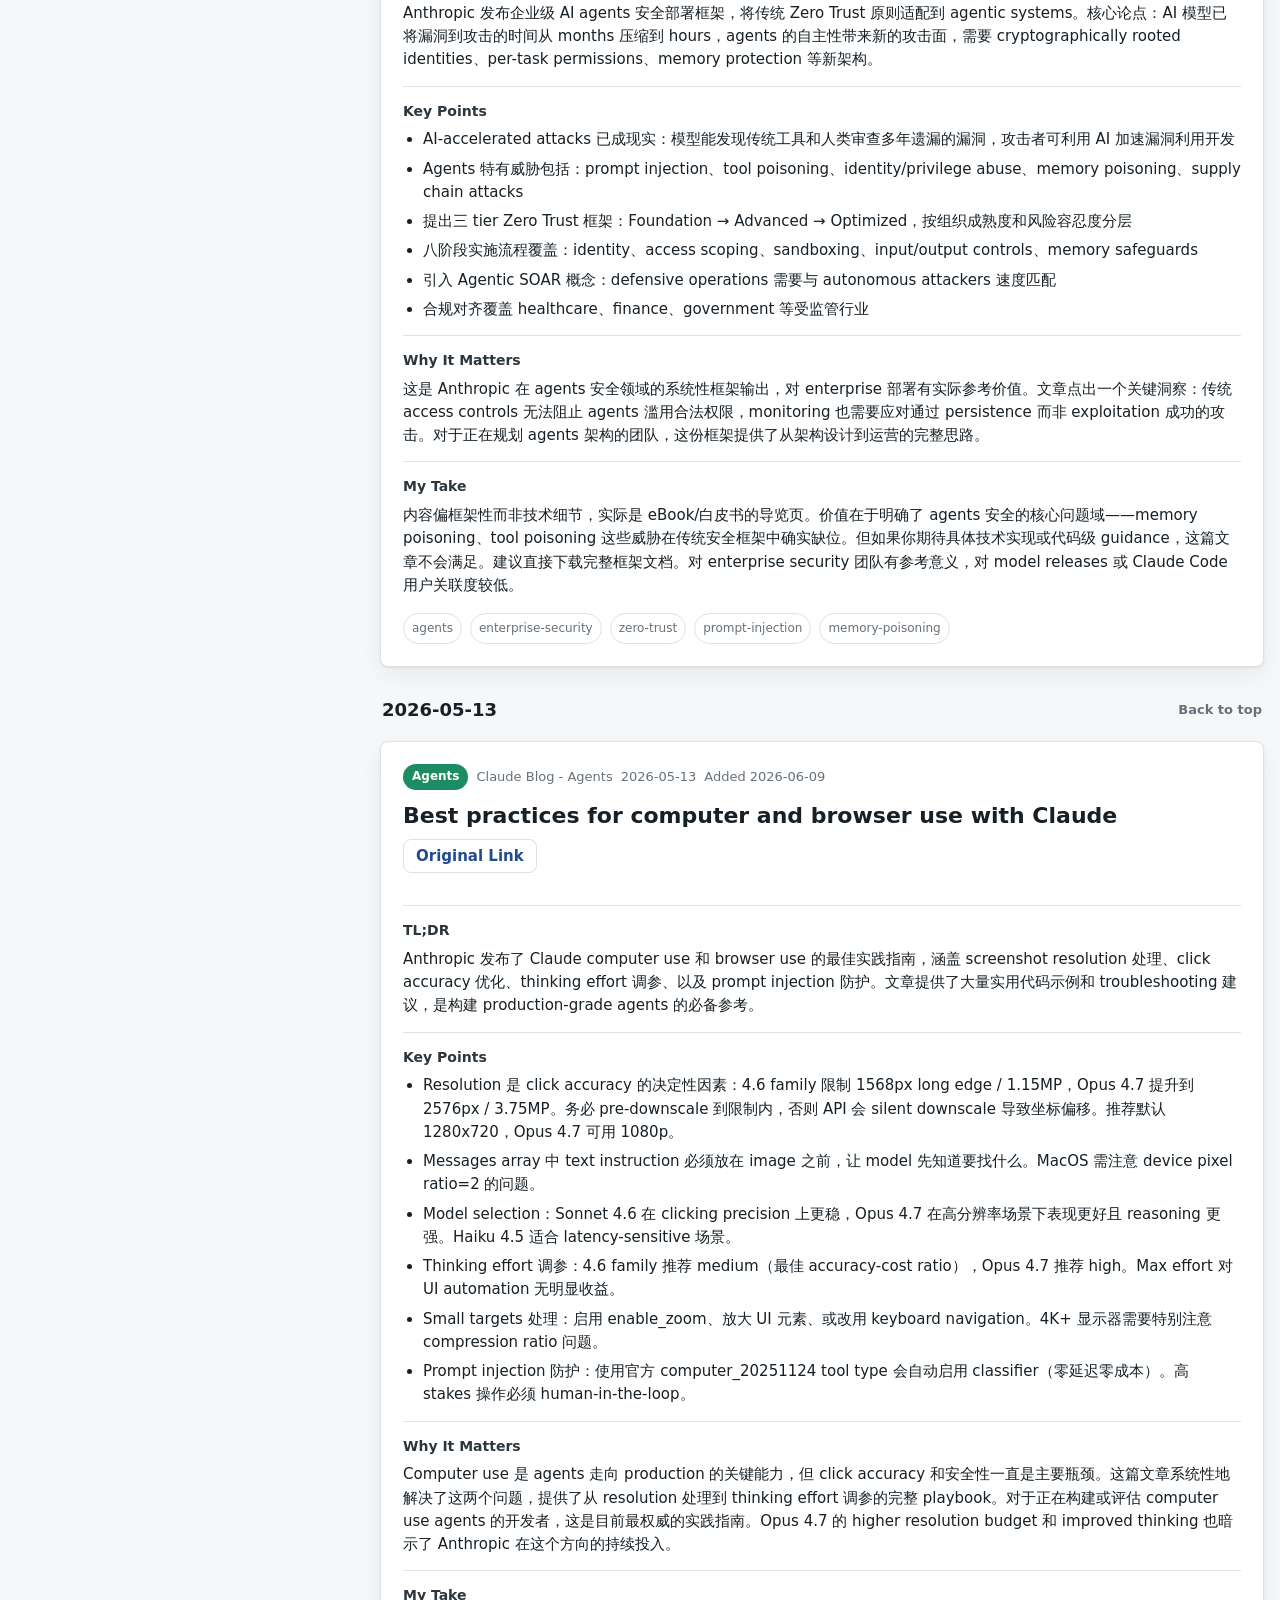
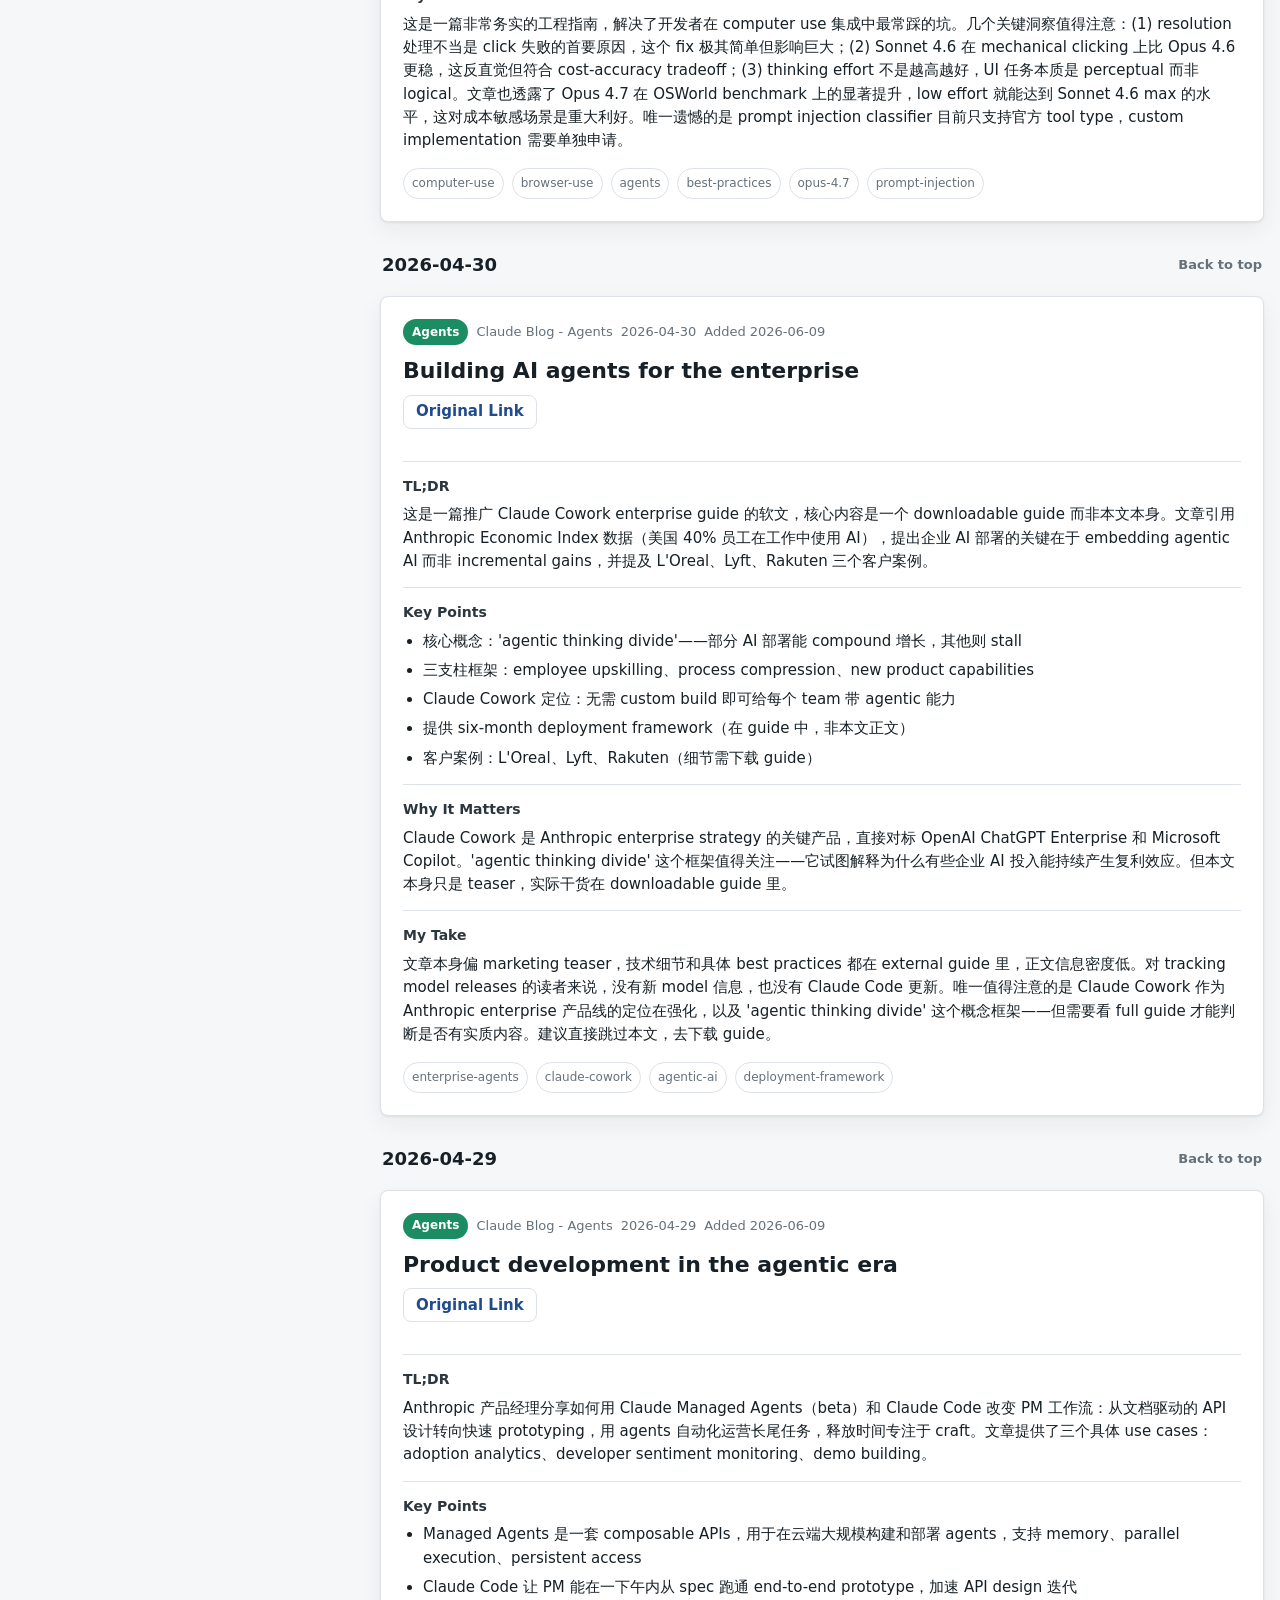
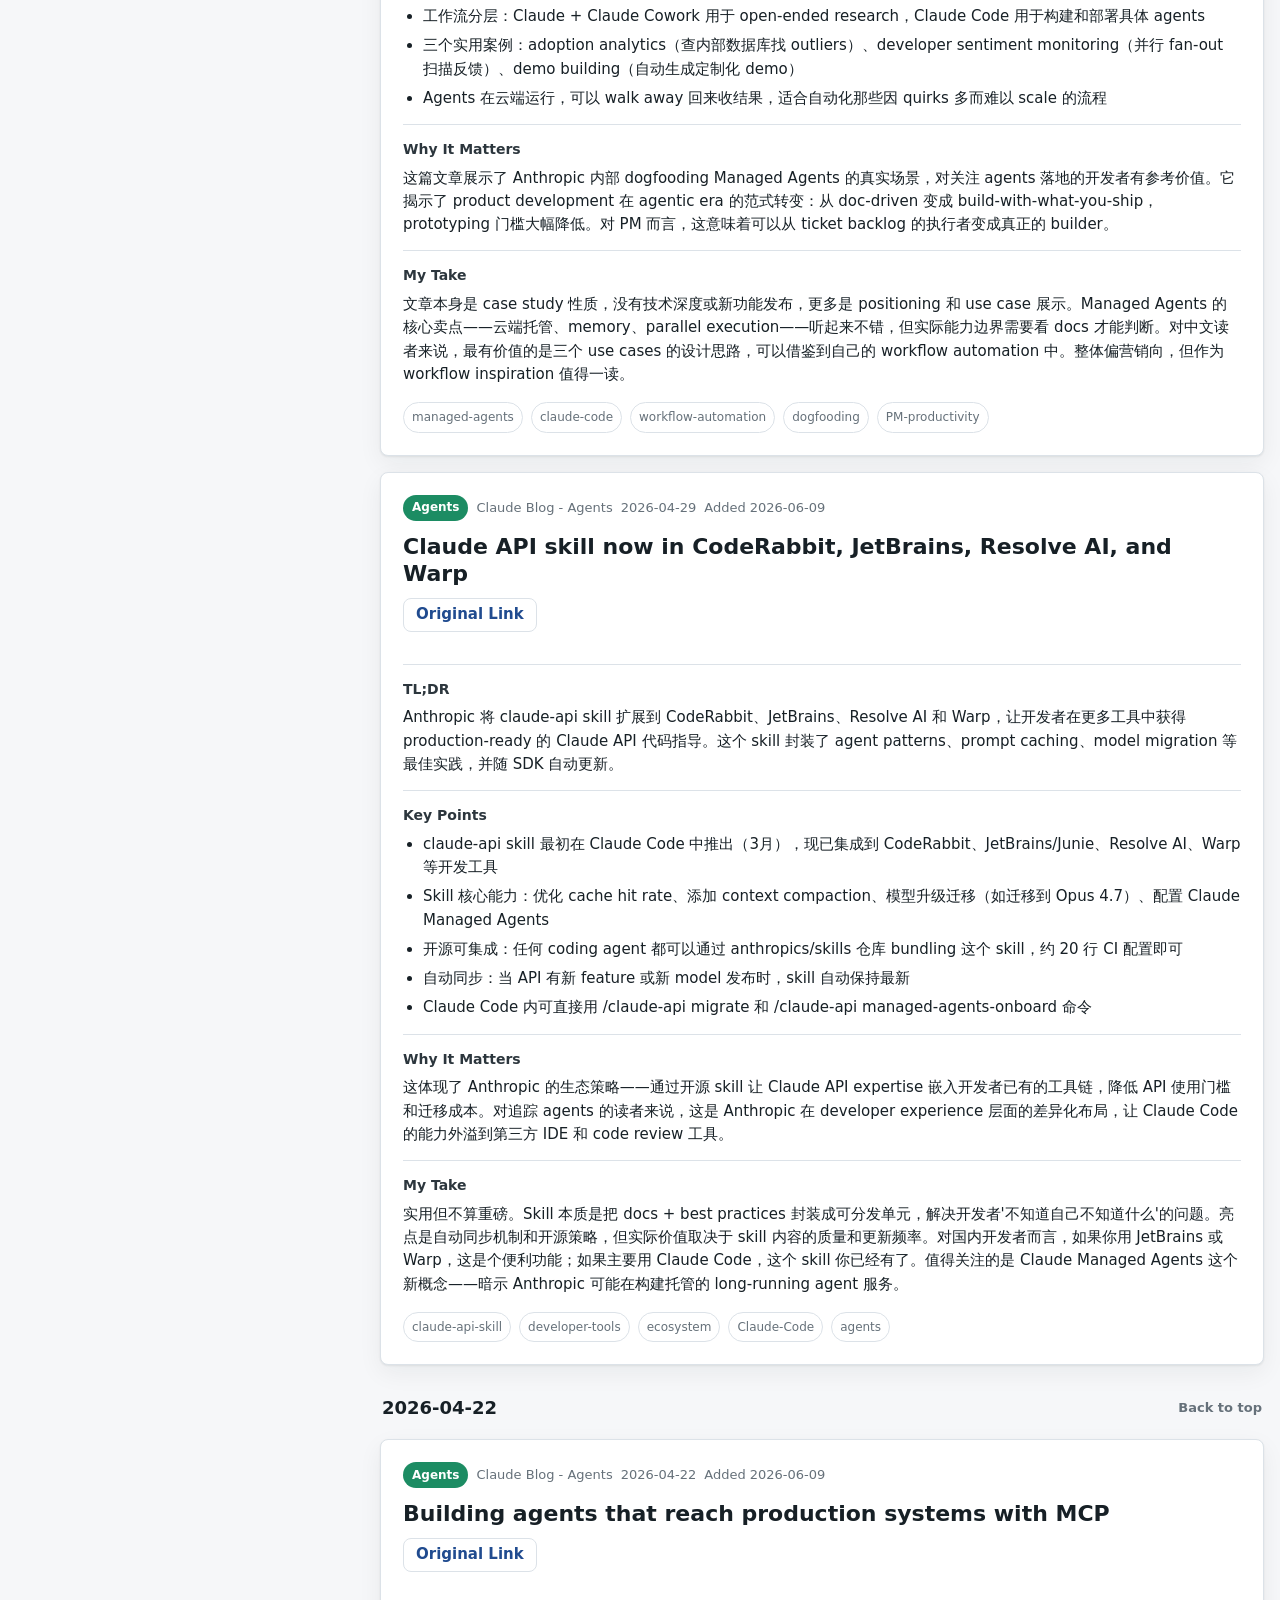
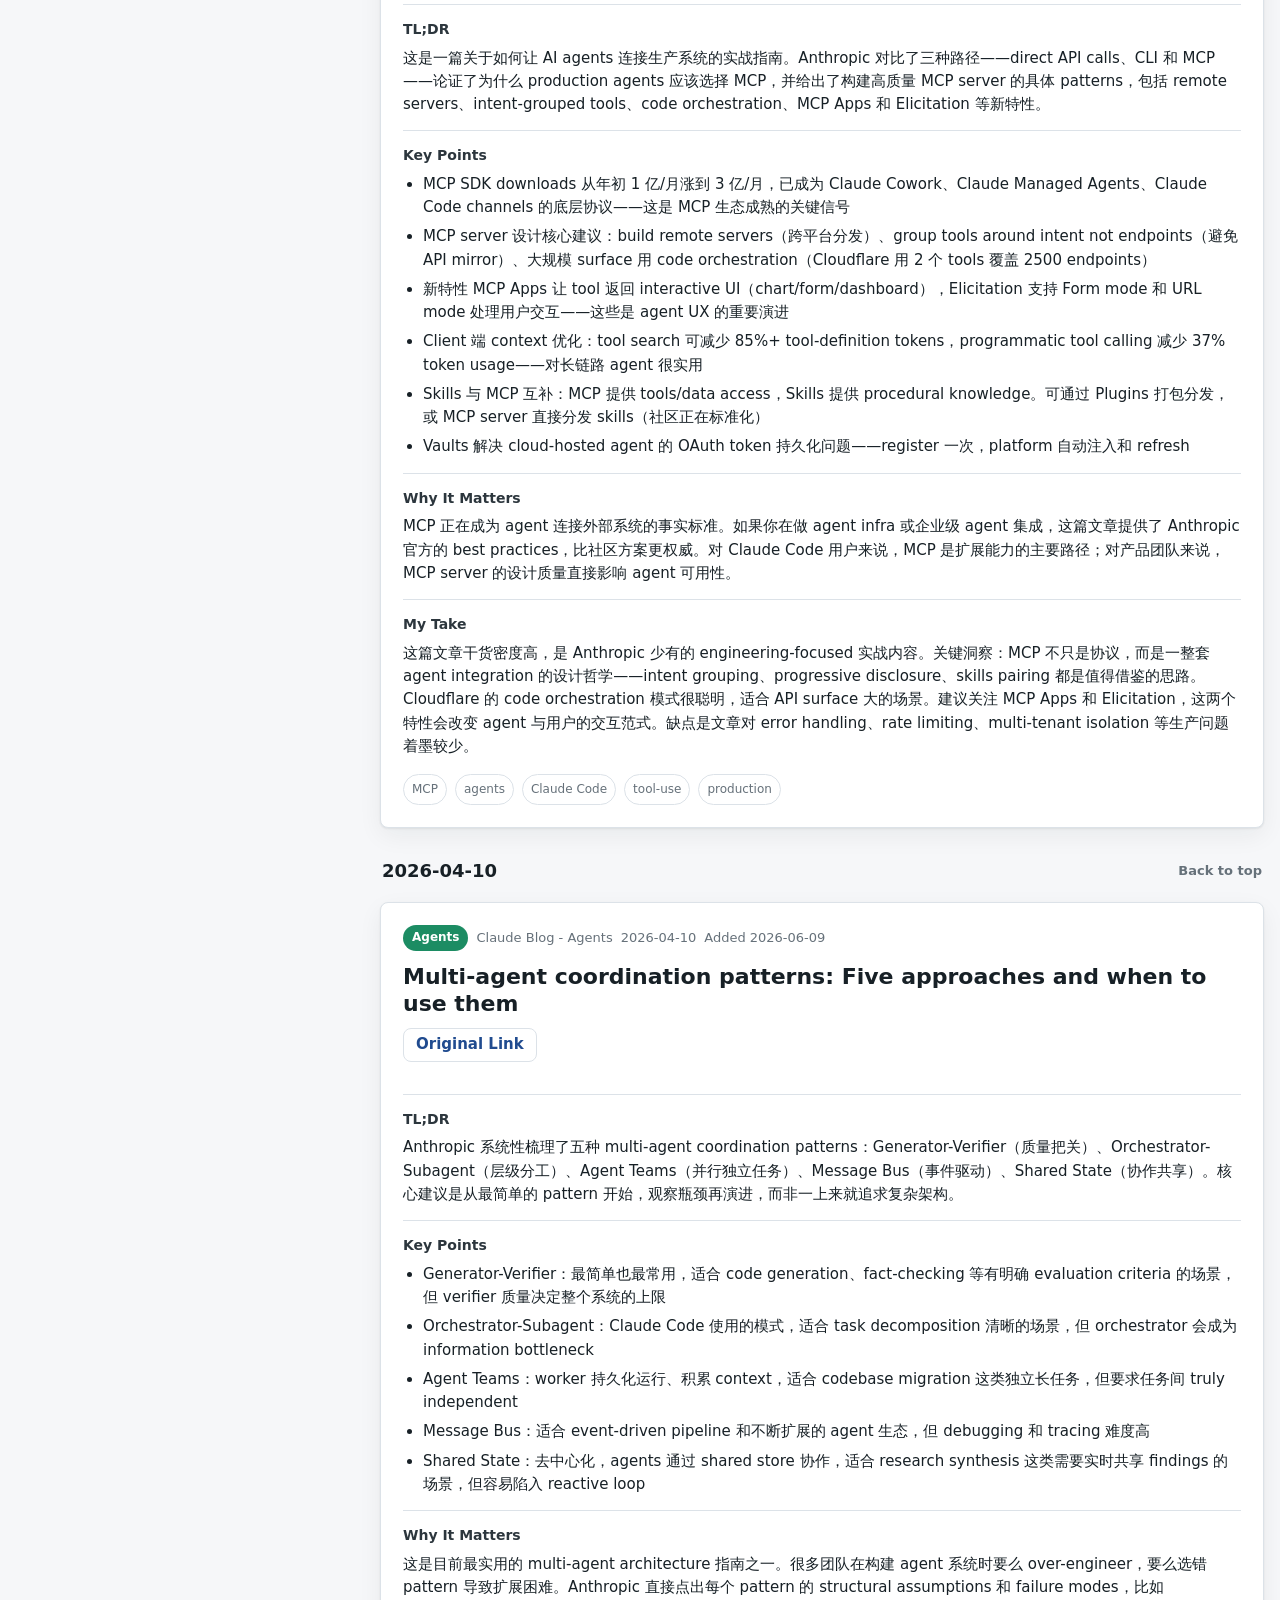
==== commit 088cc0c2: "Record 2026-08-29 manual tracker refresh" ====
--- a/docs/categories/agents.html
+++ b/docs/categories/agents.html
@@ -19,7 +19,7 @@
         <dl class="stats">
           <div>
             <dt>Last checked</dt>
-            <dd>2026-08-28 05:34 Asia/Shanghai</dd>
+            <dd>2026-08-29 05:41 Asia/Shanghai</dd>
           </div>
           <div>
             <dt>Today new</dt>
@@ -27,7 +27,7 @@
           </div>
           <div>
             <dt>Tracked posts</dt>
-            <dd>259</dd>
+            <dd>262</dd>
           </div>
           <div>
             <dt>Errors</dt>
@@ -42,7 +42,7 @@
           
             <li>
               <span>Anthropic / Claude</span>
-              <strong>2 new</strong>
+              <strong>1 new</strong>
             </li>
             
             <li>
@@ -52,12 +52,12 @@
             
             <li>
               <span>Google</span>
-              <strong>0 new</strong>
+              <strong>2 new</strong>
             </li>
             
             <li>
               <span>Thinking Machines</span>
-              <strong>1 new</strong>
+              <strong>0 new</strong>
             </li>
             
         </ul>
@@ -69,7 +69,7 @@
           
     <a class="lab-stat lab-anthropic" href="../labs/anthropic.html">
       <span>Anthropic / Claude</span>
-      <strong>77</strong>
+      <strong>78</strong>
     </a>
     
 
@@ -81,7 +81,7 @@
 
     <a class="lab-stat lab-google" href="../labs/google.html">
       <span>Google</span>
-      <strong>18</strong>
+      <strong>20</strong>
     </a>
     
 
@@ -119,7 +119,7 @@
       </section>
 
       <footer>
-        Generated: 2026-08-28 05:34 Asia/Shanghai
+        Generated: 2026-08-29 05:41 Asia/Shanghai
       </footer>
     </aside>
 
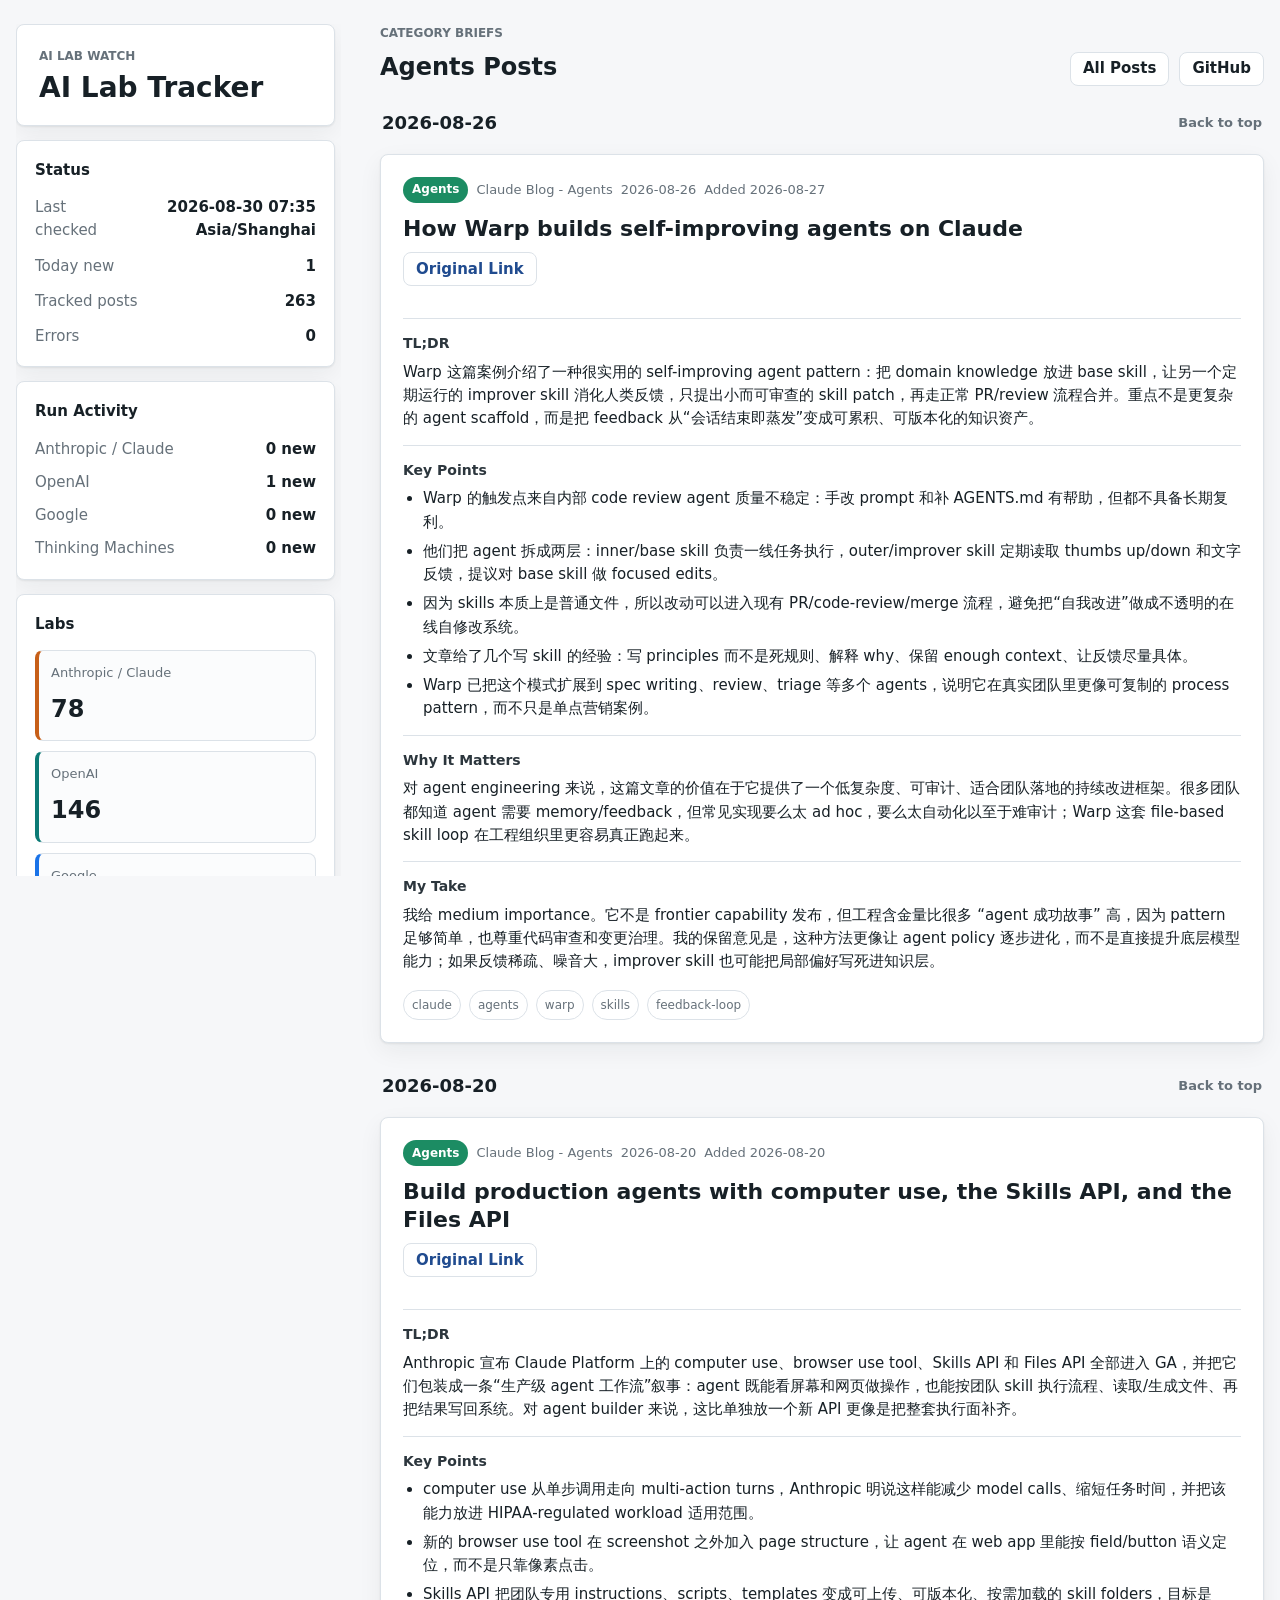
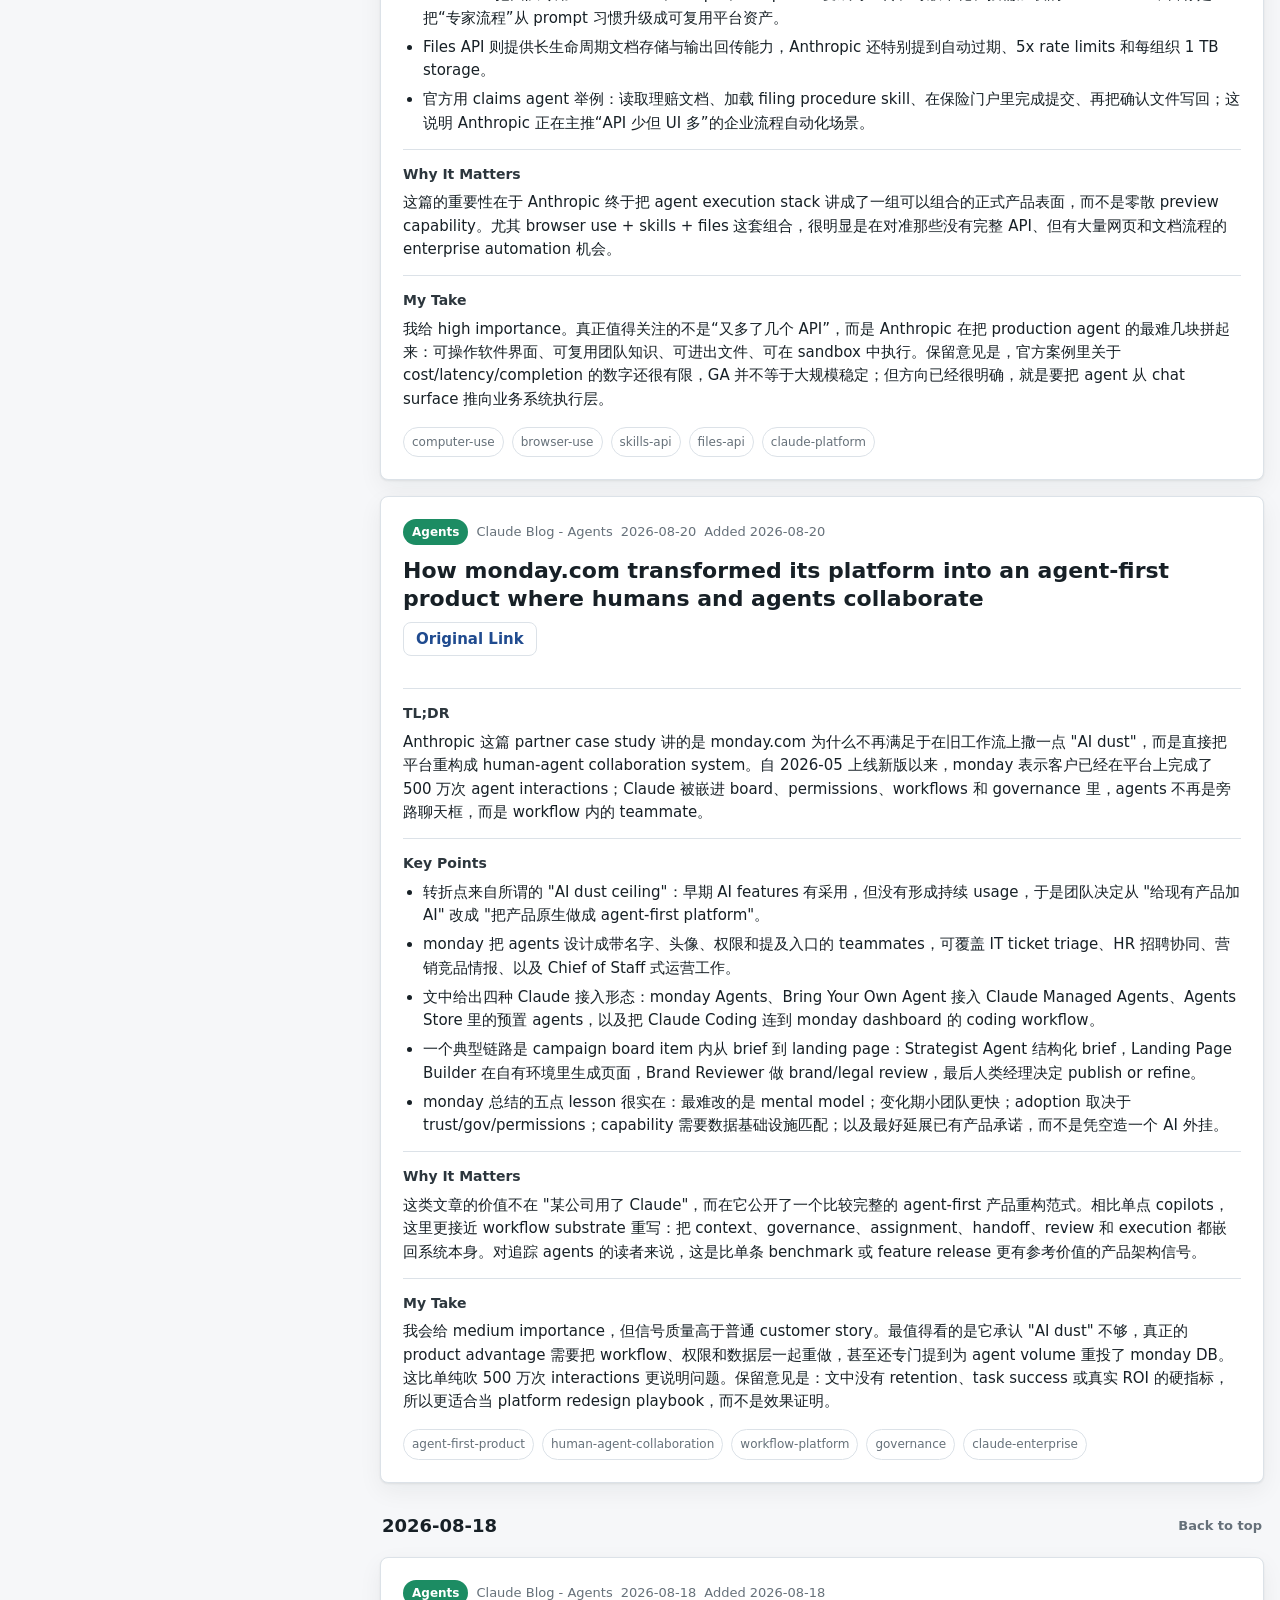
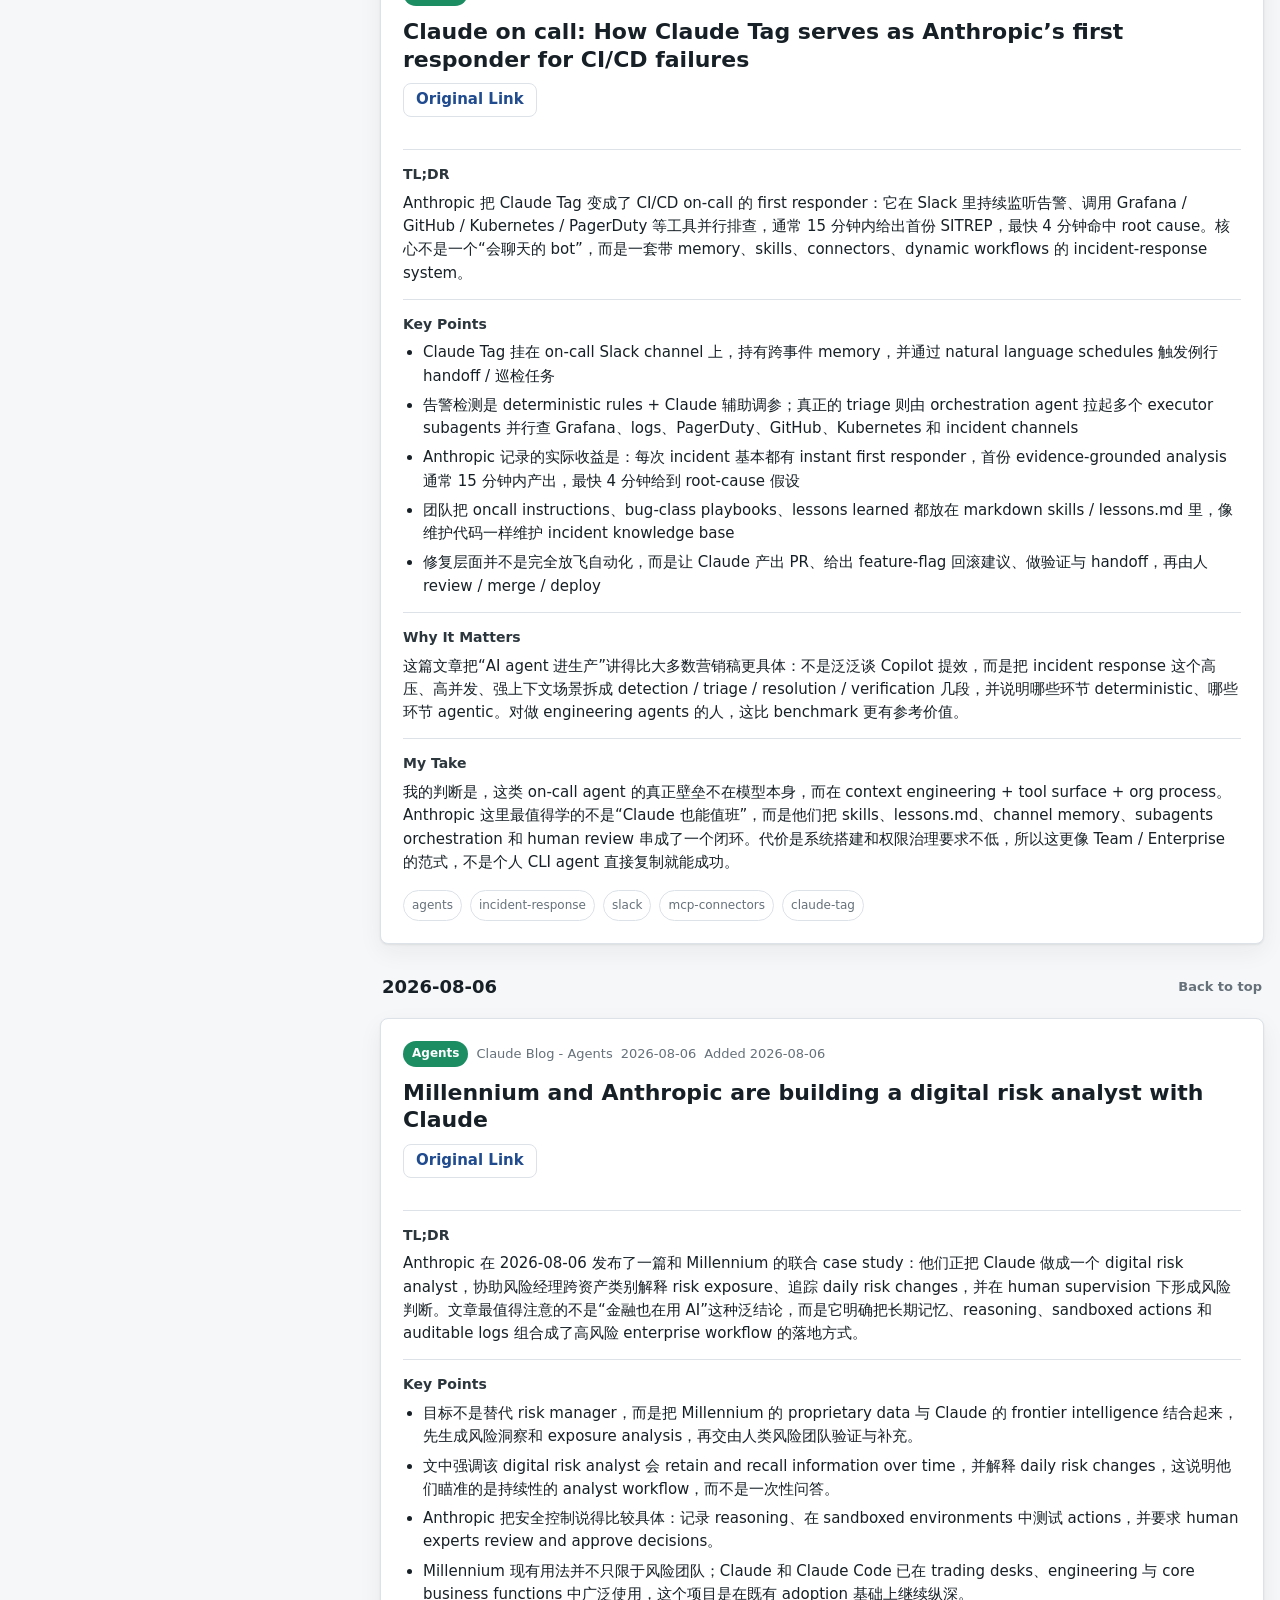
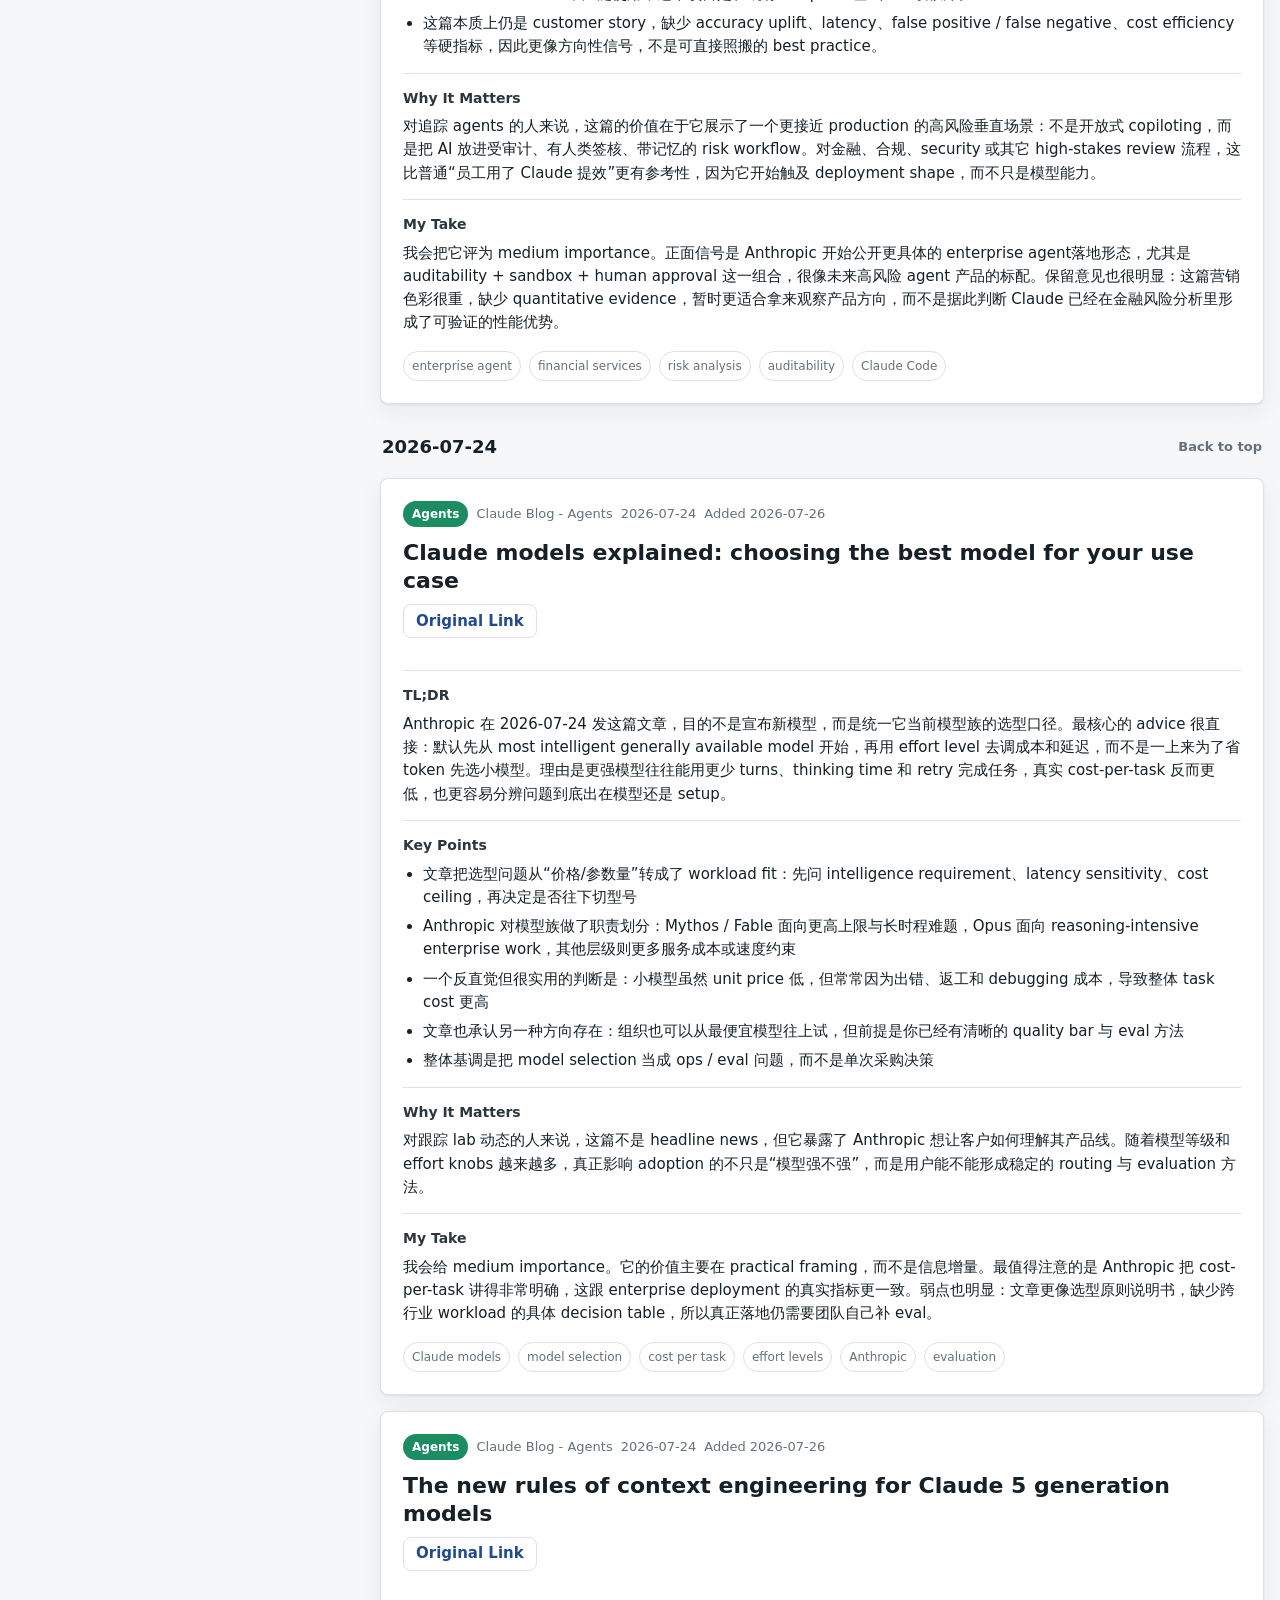
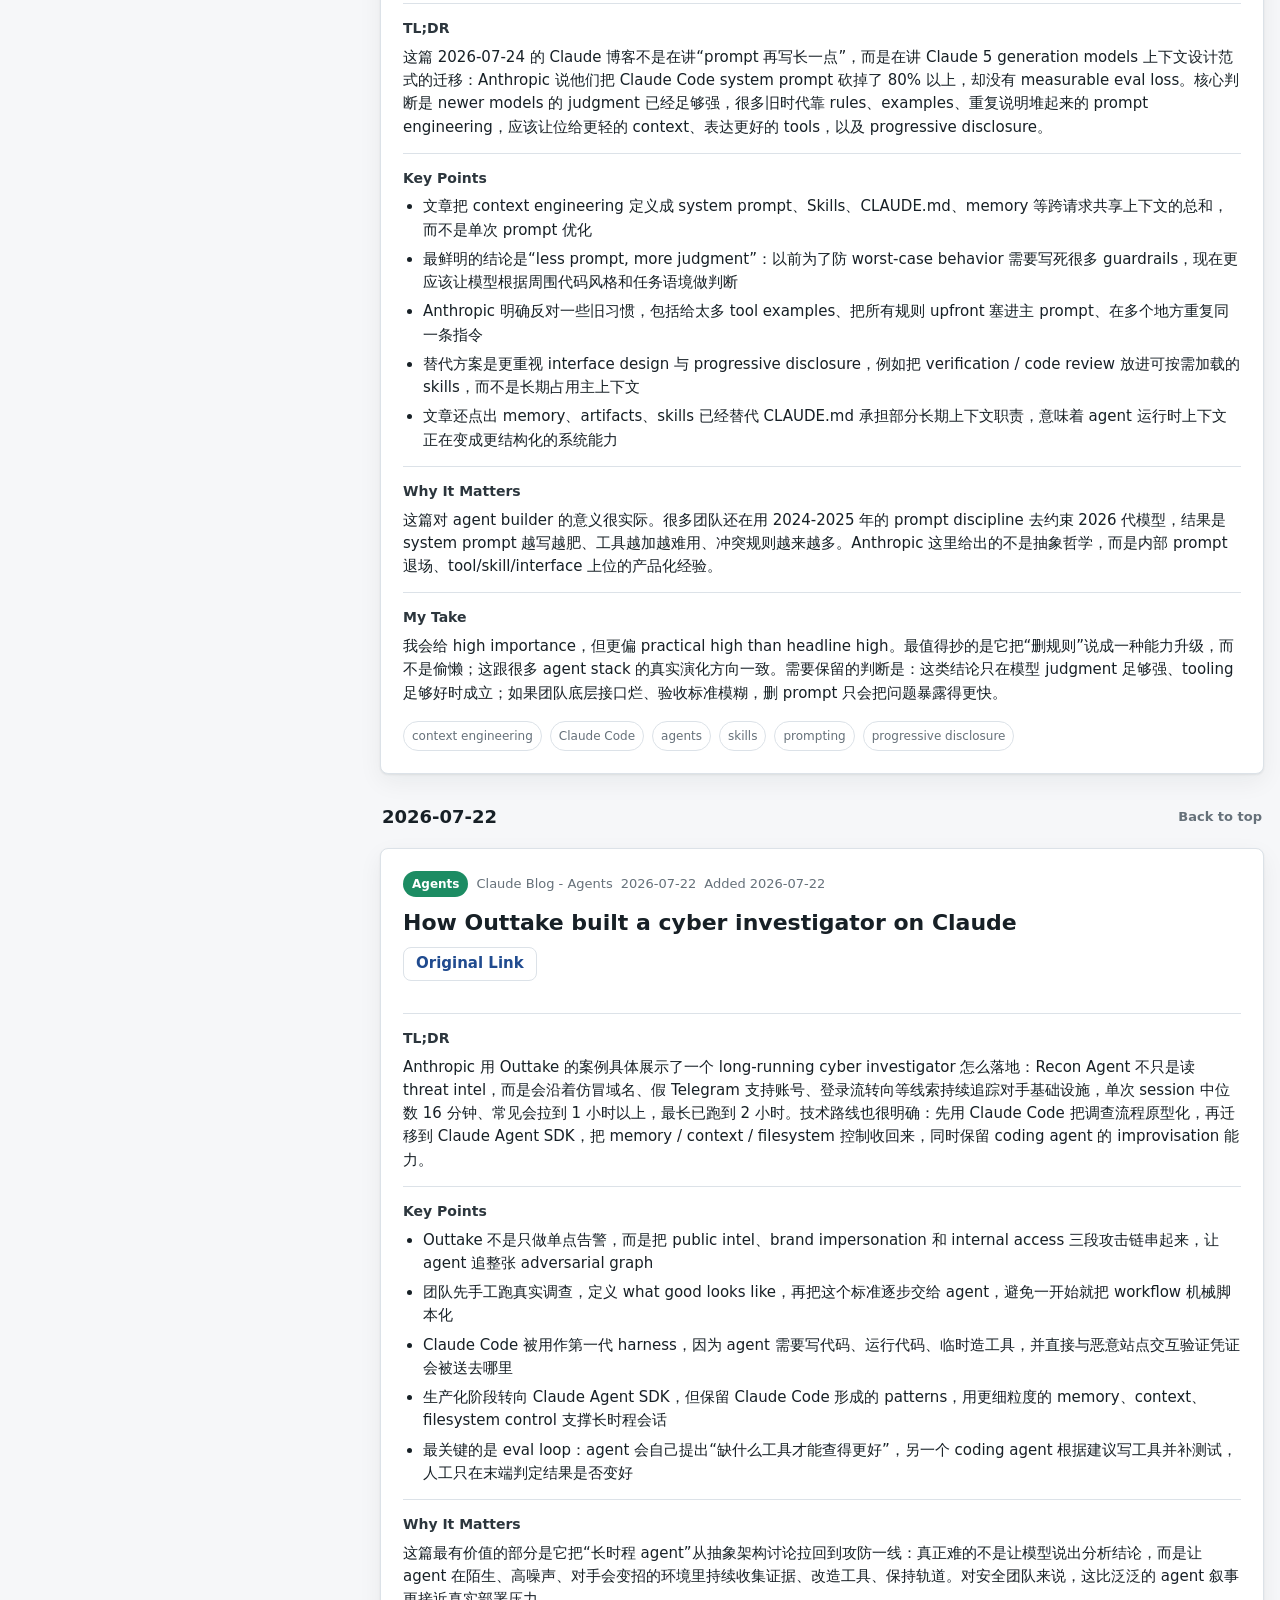
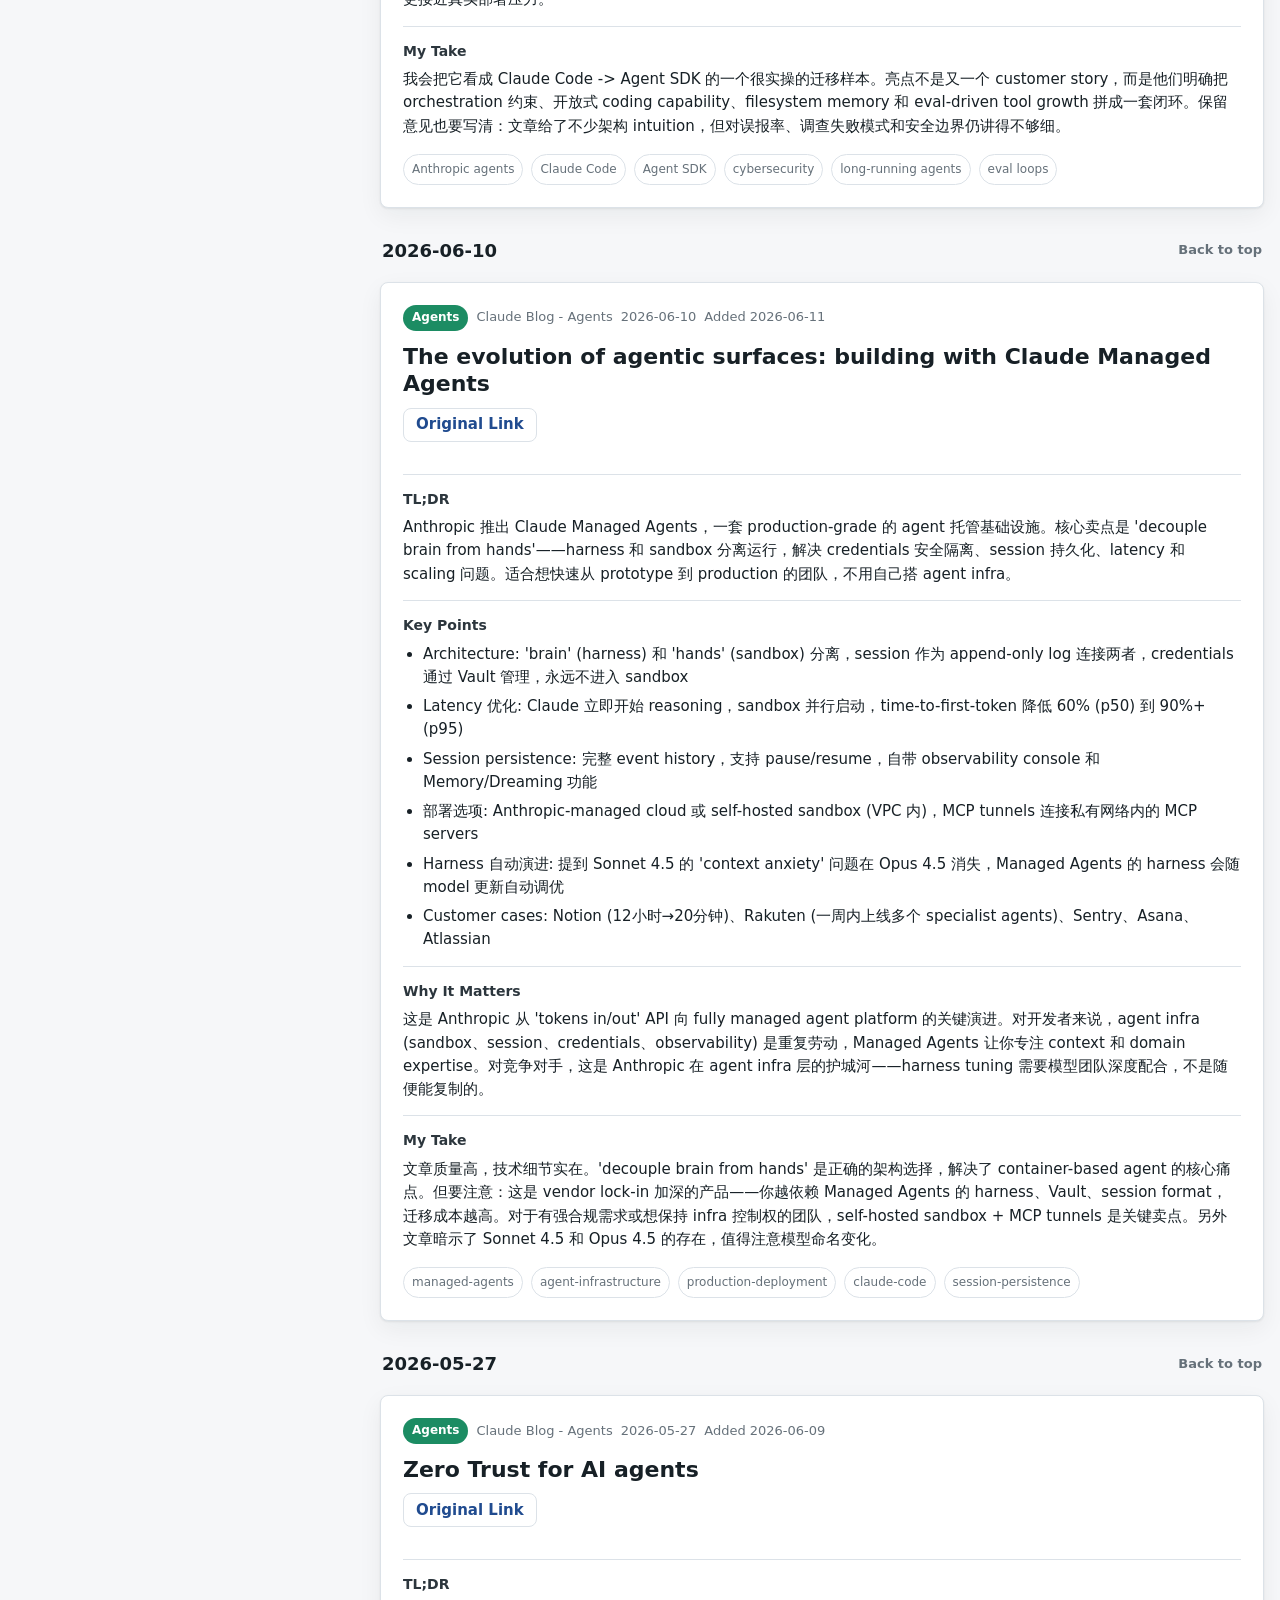
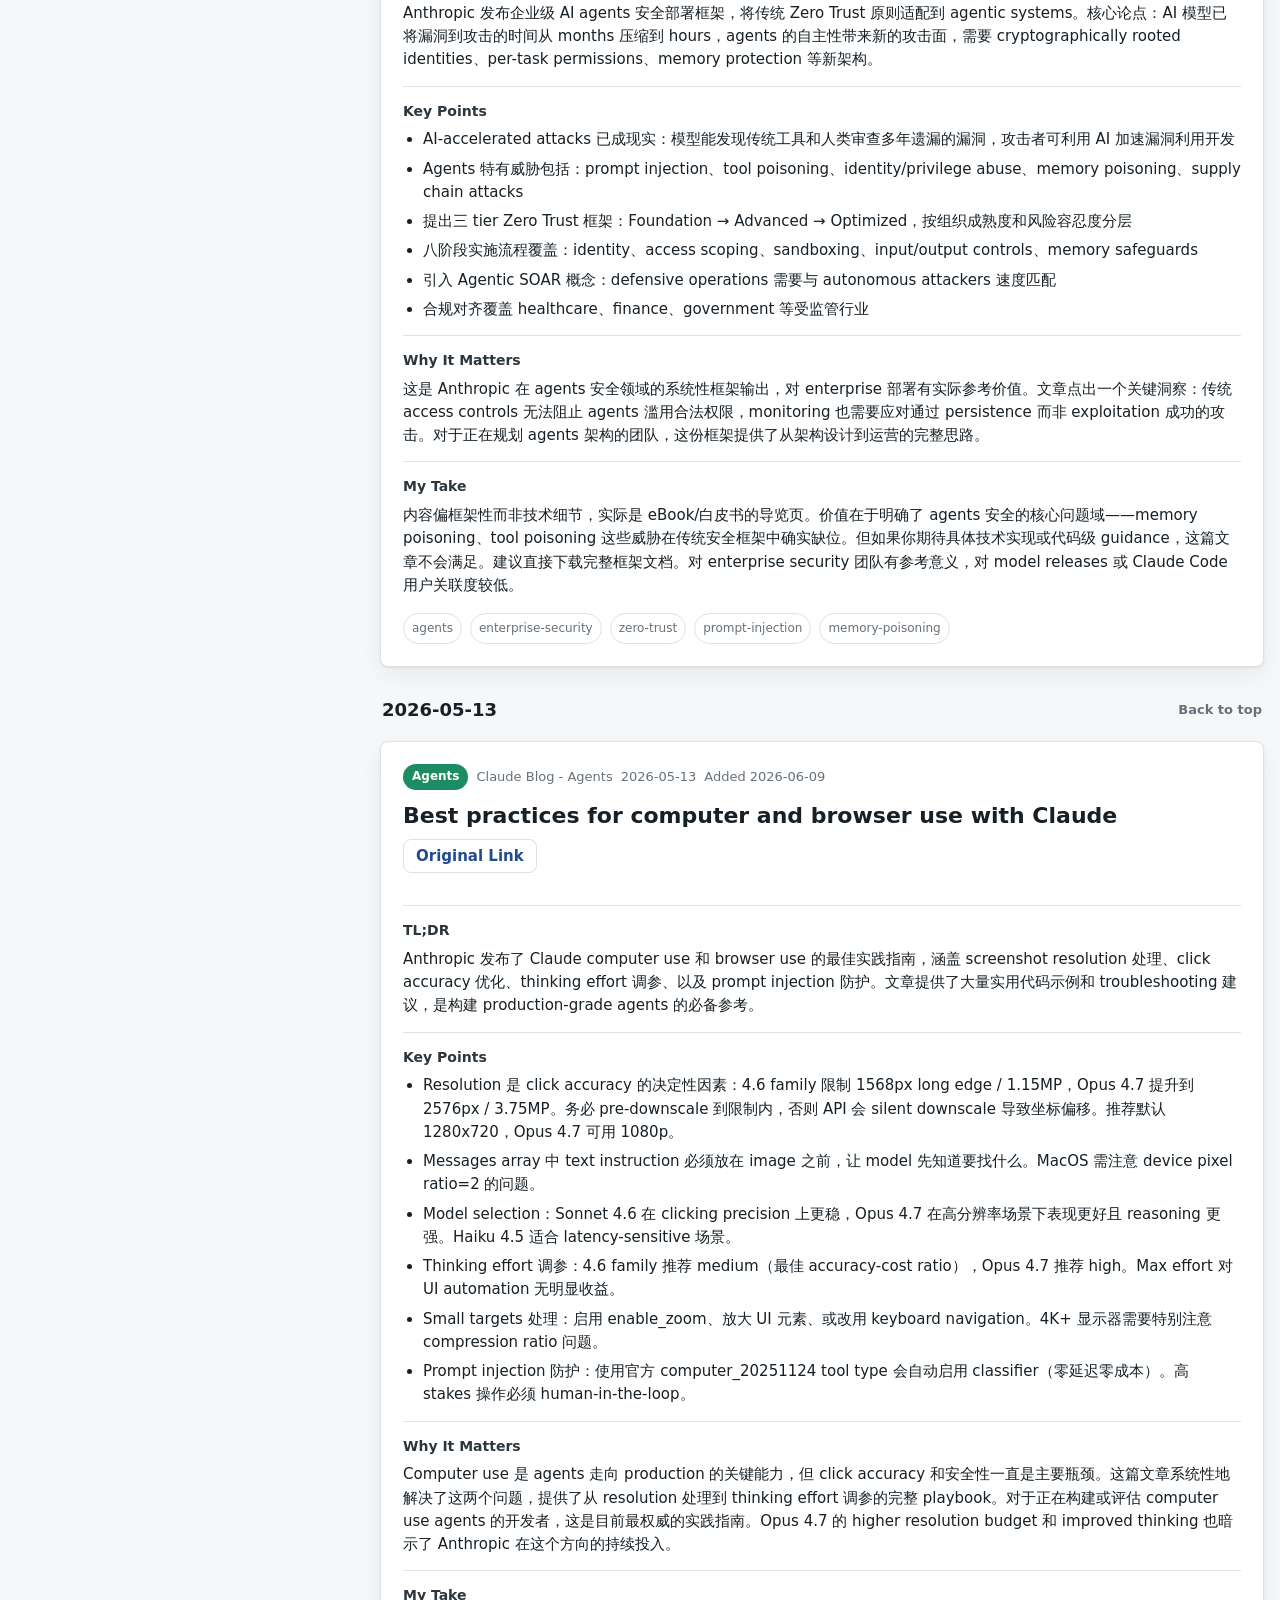
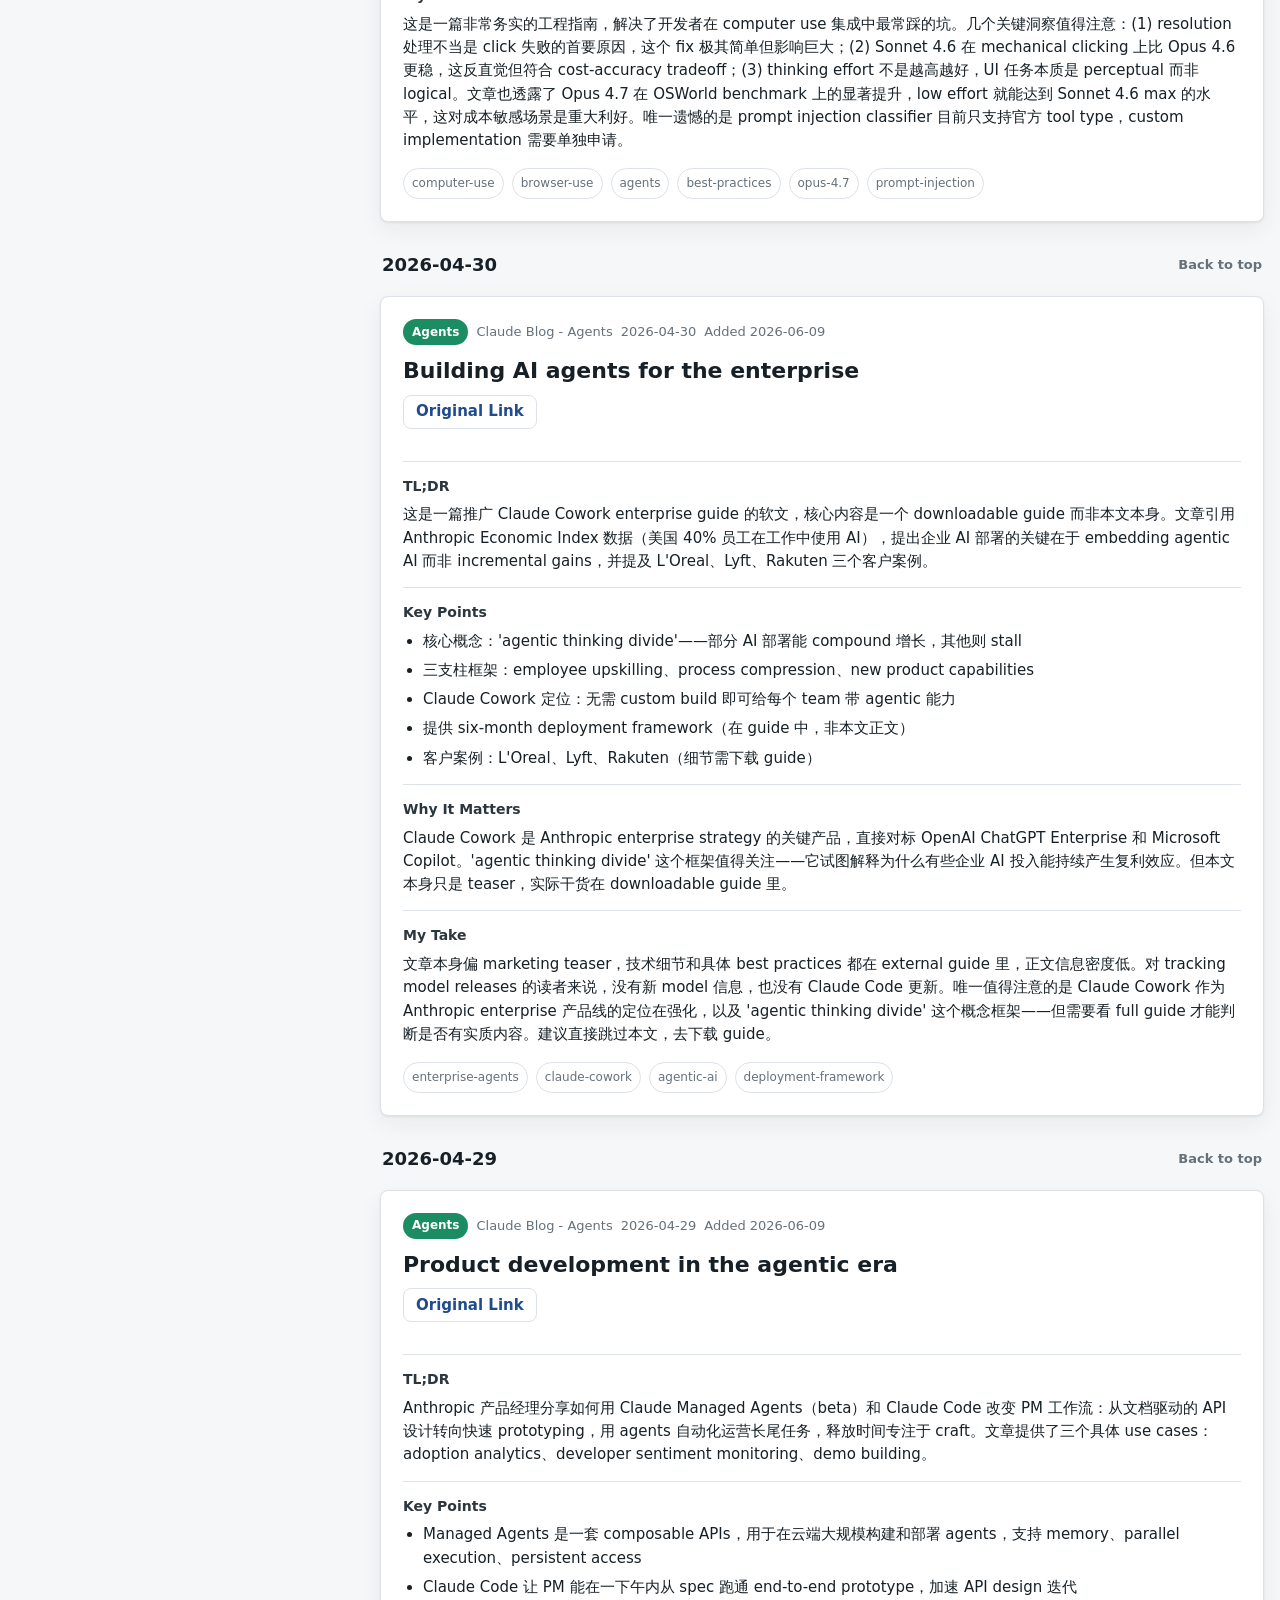
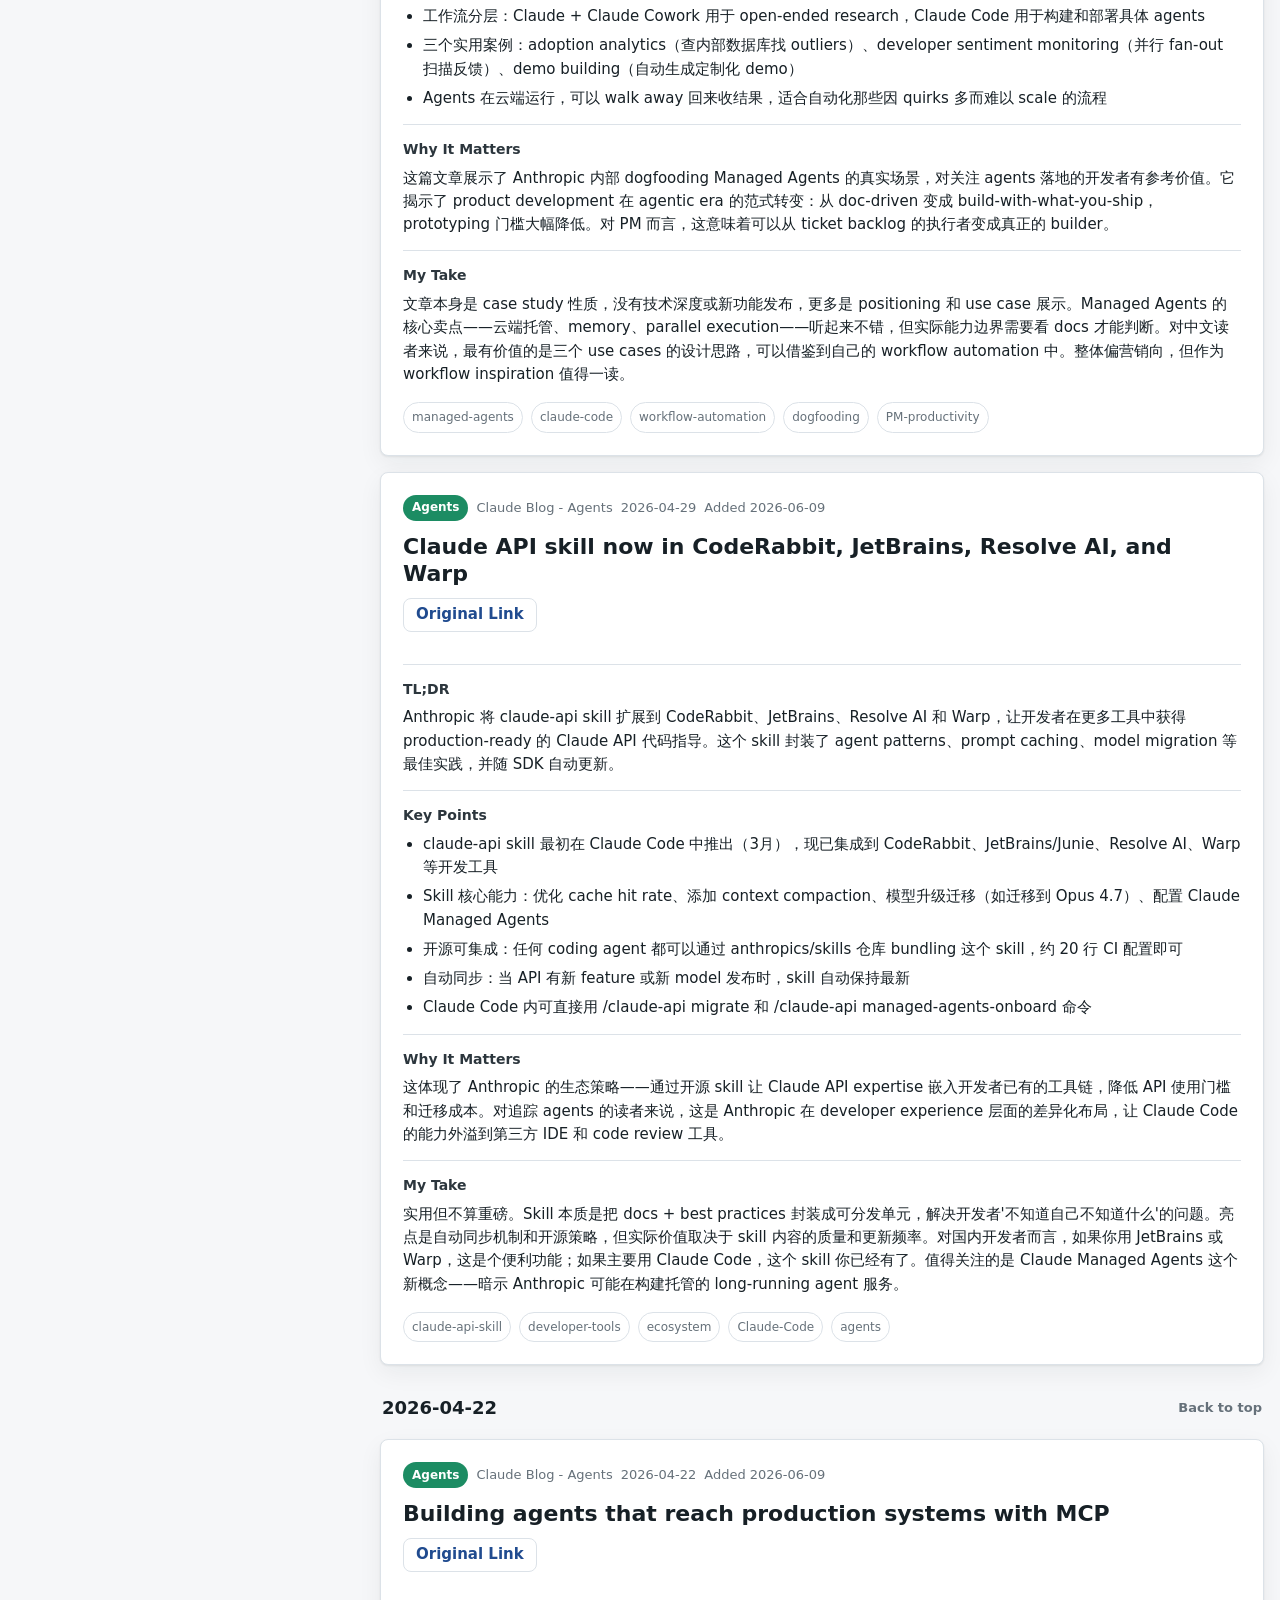
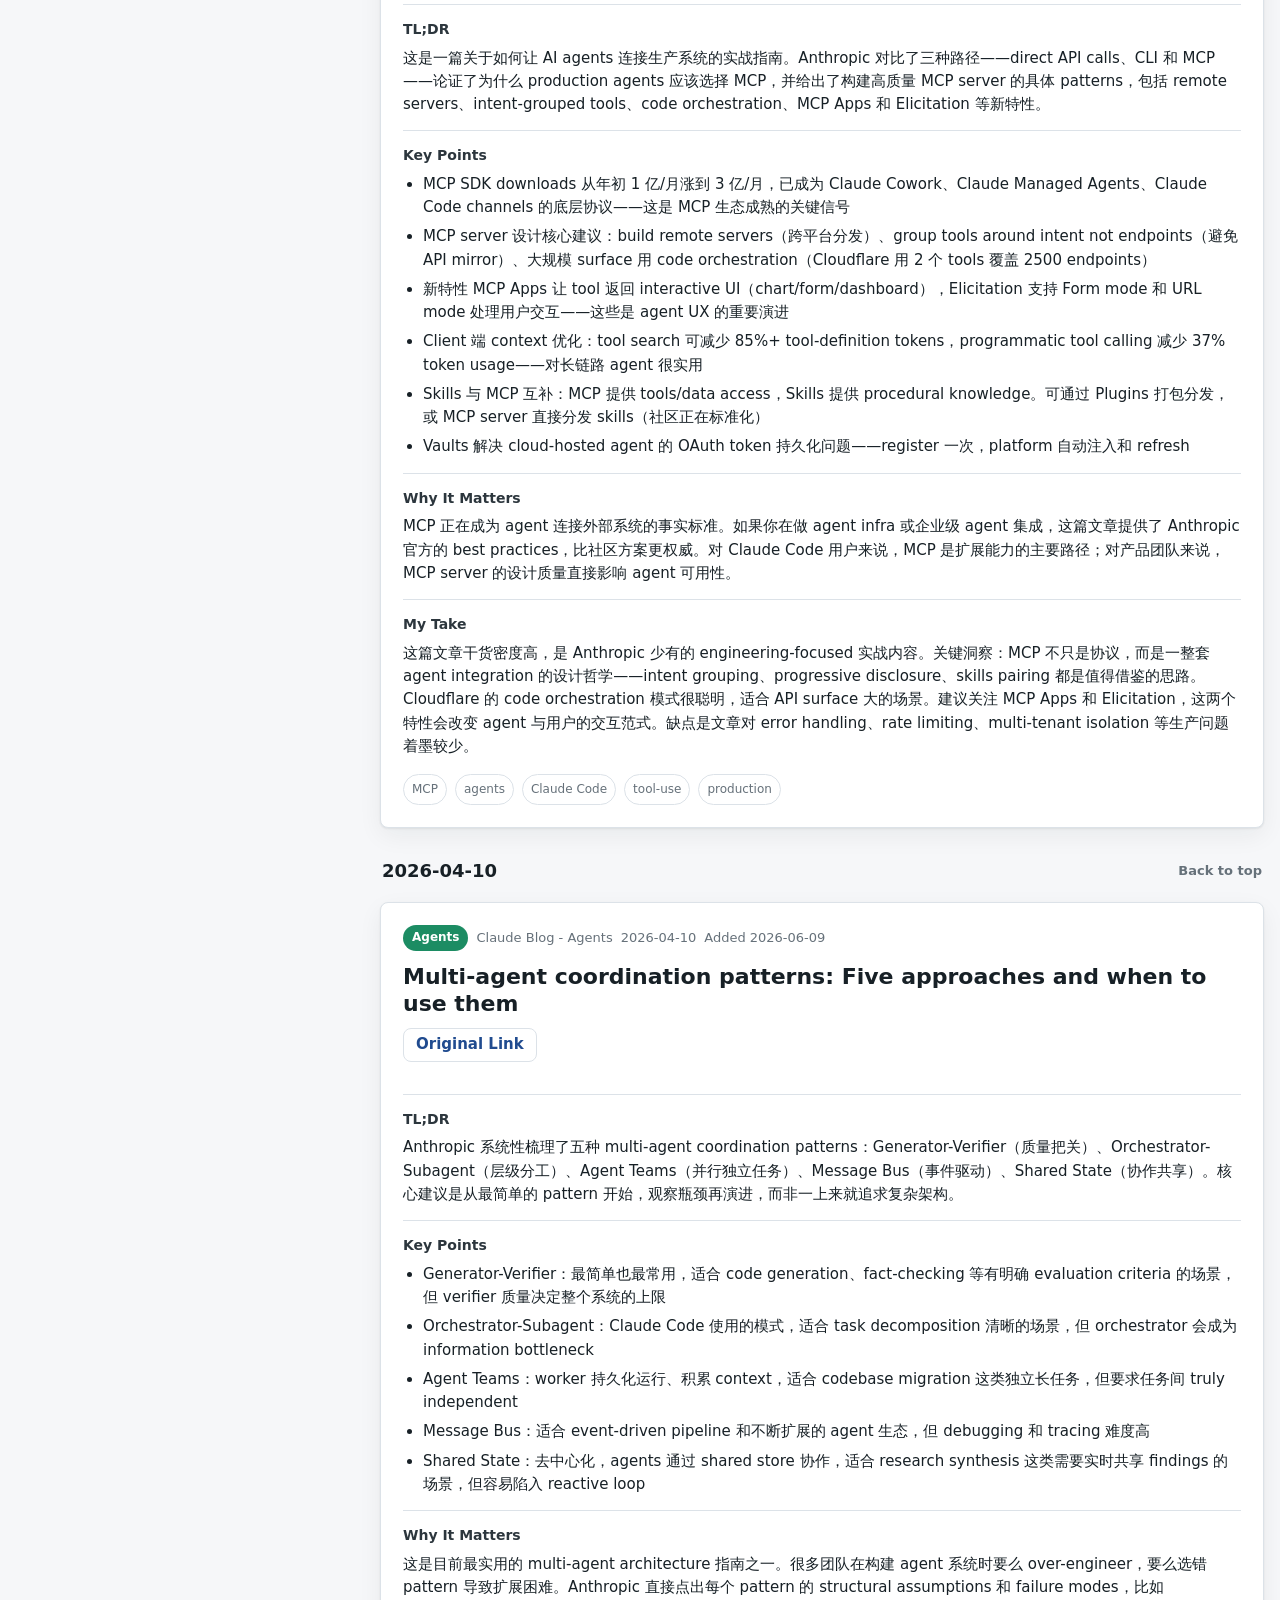
==== commit 9dfa412a: "Add OpenAI Cursor policy update" ====
--- a/docs/categories/agents.html
+++ b/docs/categories/agents.html
@@ -19,15 +19,15 @@
         <dl class="stats">
           <div>
             <dt>Last checked</dt>
-            <dd>2026-08-29 05:41 Asia/Shanghai</dd>
+            <dd>2026-08-30 07:35 Asia/Shanghai</dd>
           </div>
           <div>
             <dt>Today new</dt>
-            <dd>3</dd>
+            <dd>1</dd>
           </div>
           <div>
             <dt>Tracked posts</dt>
-            <dd>262</dd>
+            <dd>263</dd>
           </div>
           <div>
             <dt>Errors</dt>
@@ -42,17 +42,17 @@
           
             <li>
               <span>Anthropic / Claude</span>
+              <strong>0 new</strong>
+            </li>
+            
+            <li>
+              <span>OpenAI</span>
               <strong>1 new</strong>
             </li>
             
             <li>
-              <span>OpenAI</span>
+              <span>Google</span>
               <strong>0 new</strong>
-            </li>
-            
-            <li>
-              <span>Google</span>
-              <strong>2 new</strong>
             </li>
             
             <li>
@@ -75,7 +75,7 @@
 
     <a class="lab-stat lab-openai" href="../labs/openai.html">
       <span>OpenAI</span>
-      <strong>145</strong>
+      <strong>146</strong>
     </a>
     
 
@@ -119,7 +119,7 @@
       </section>
 
       <footer>
-        Generated: 2026-08-29 05:41 Asia/Shanghai
+        Generated: 2026-08-30 07:35 Asia/Shanghai
       </footer>
     </aside>
 
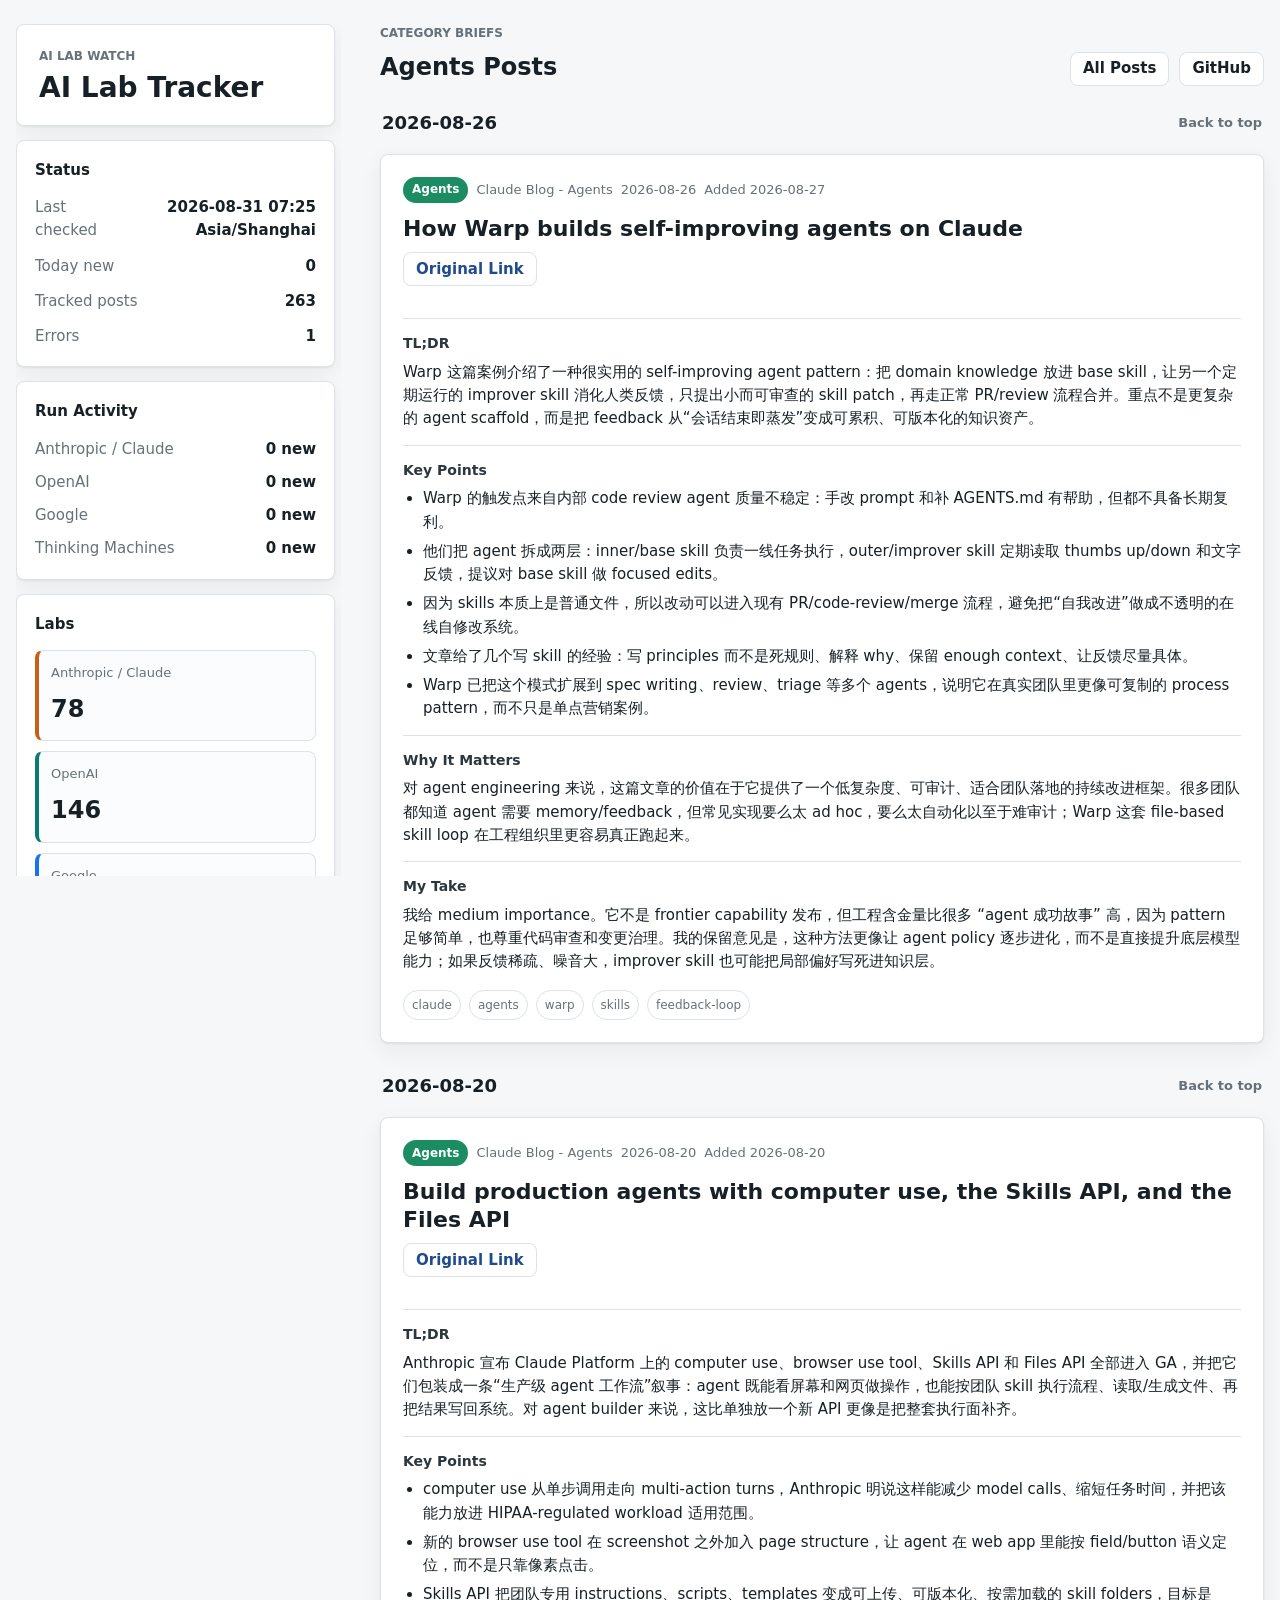
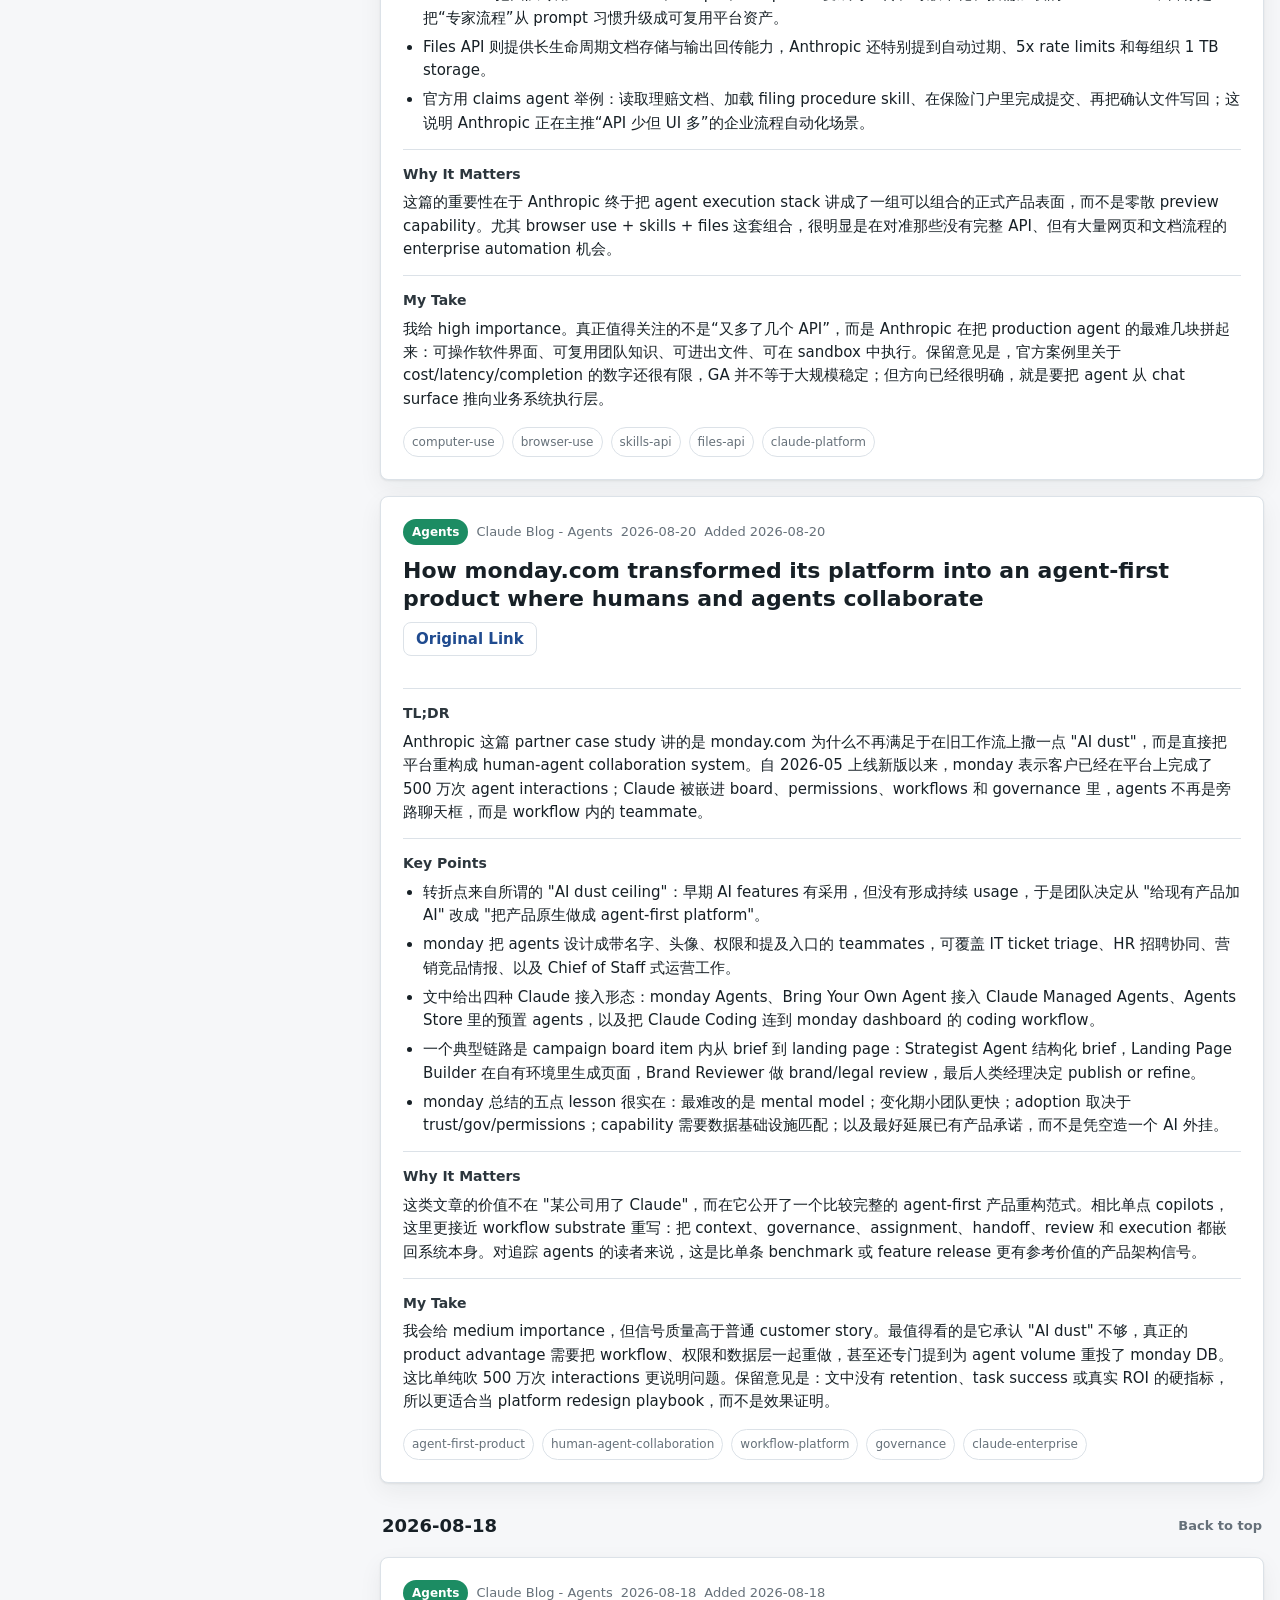
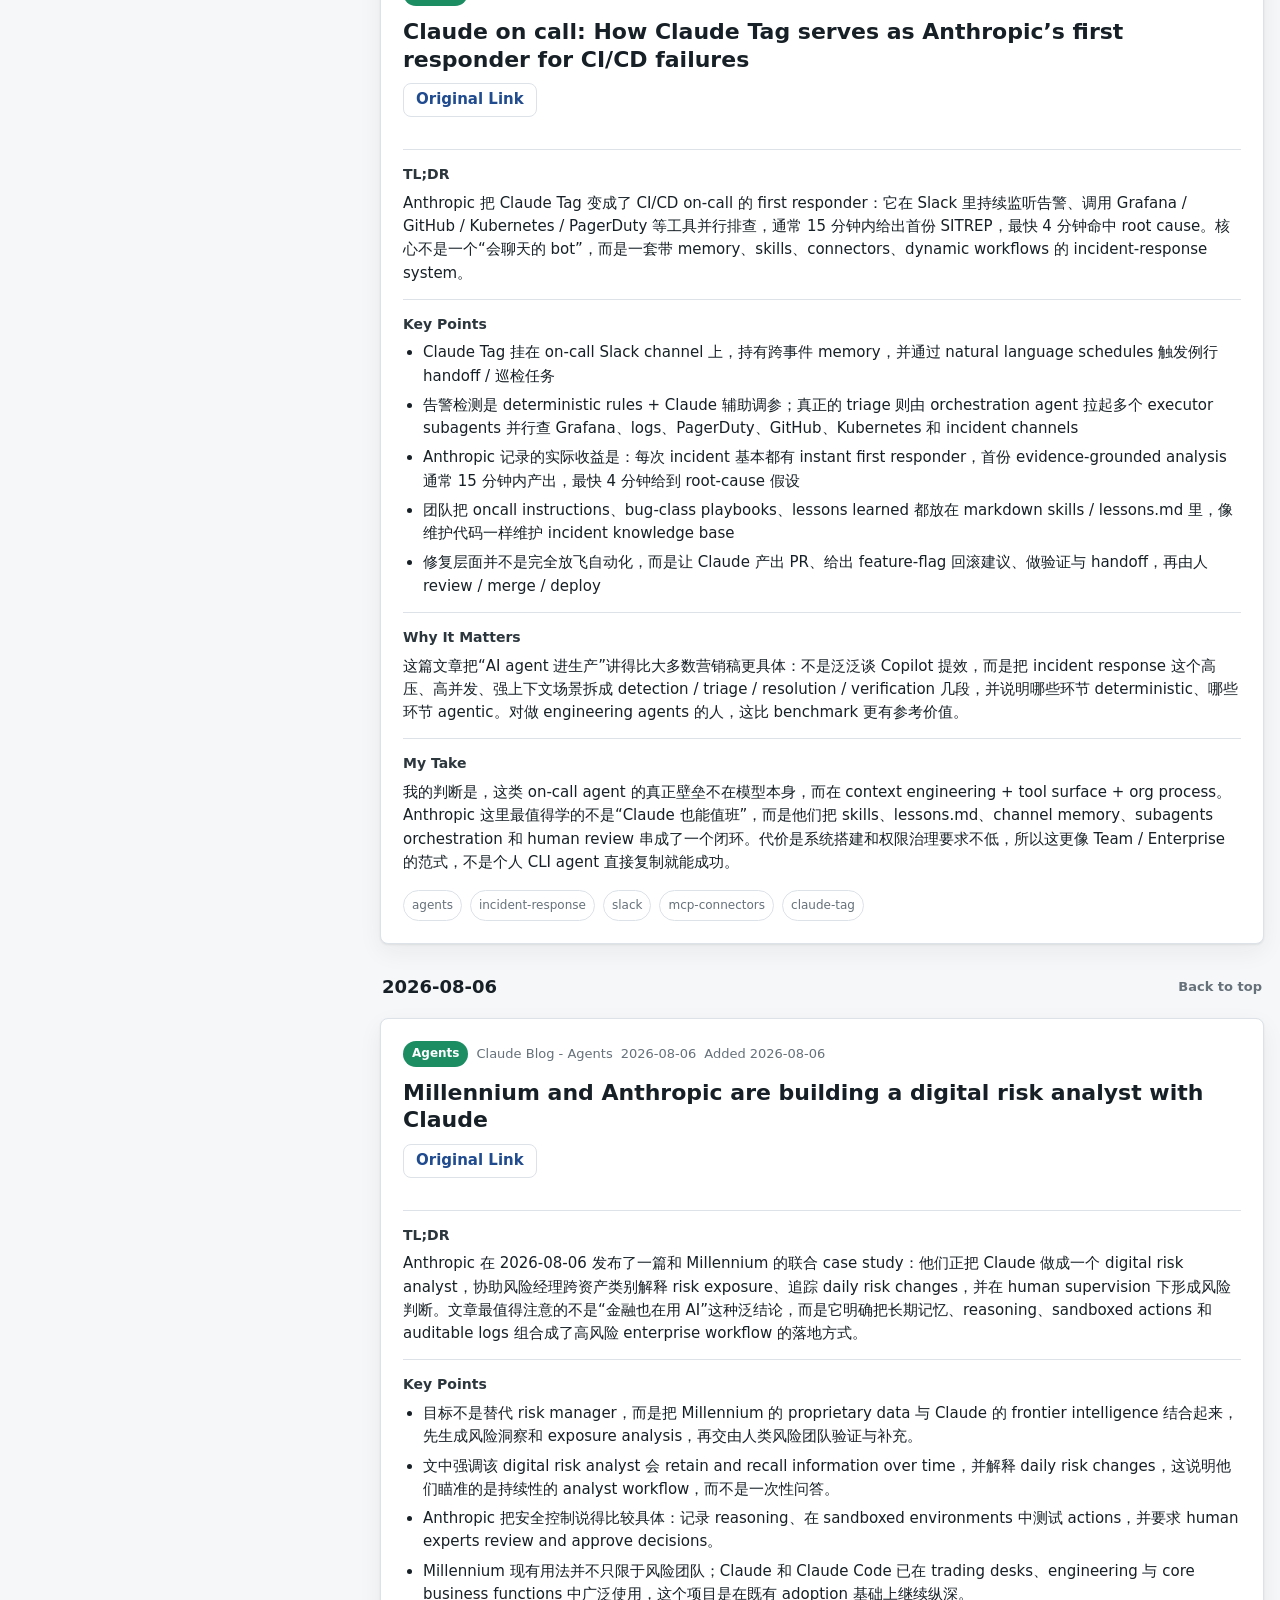
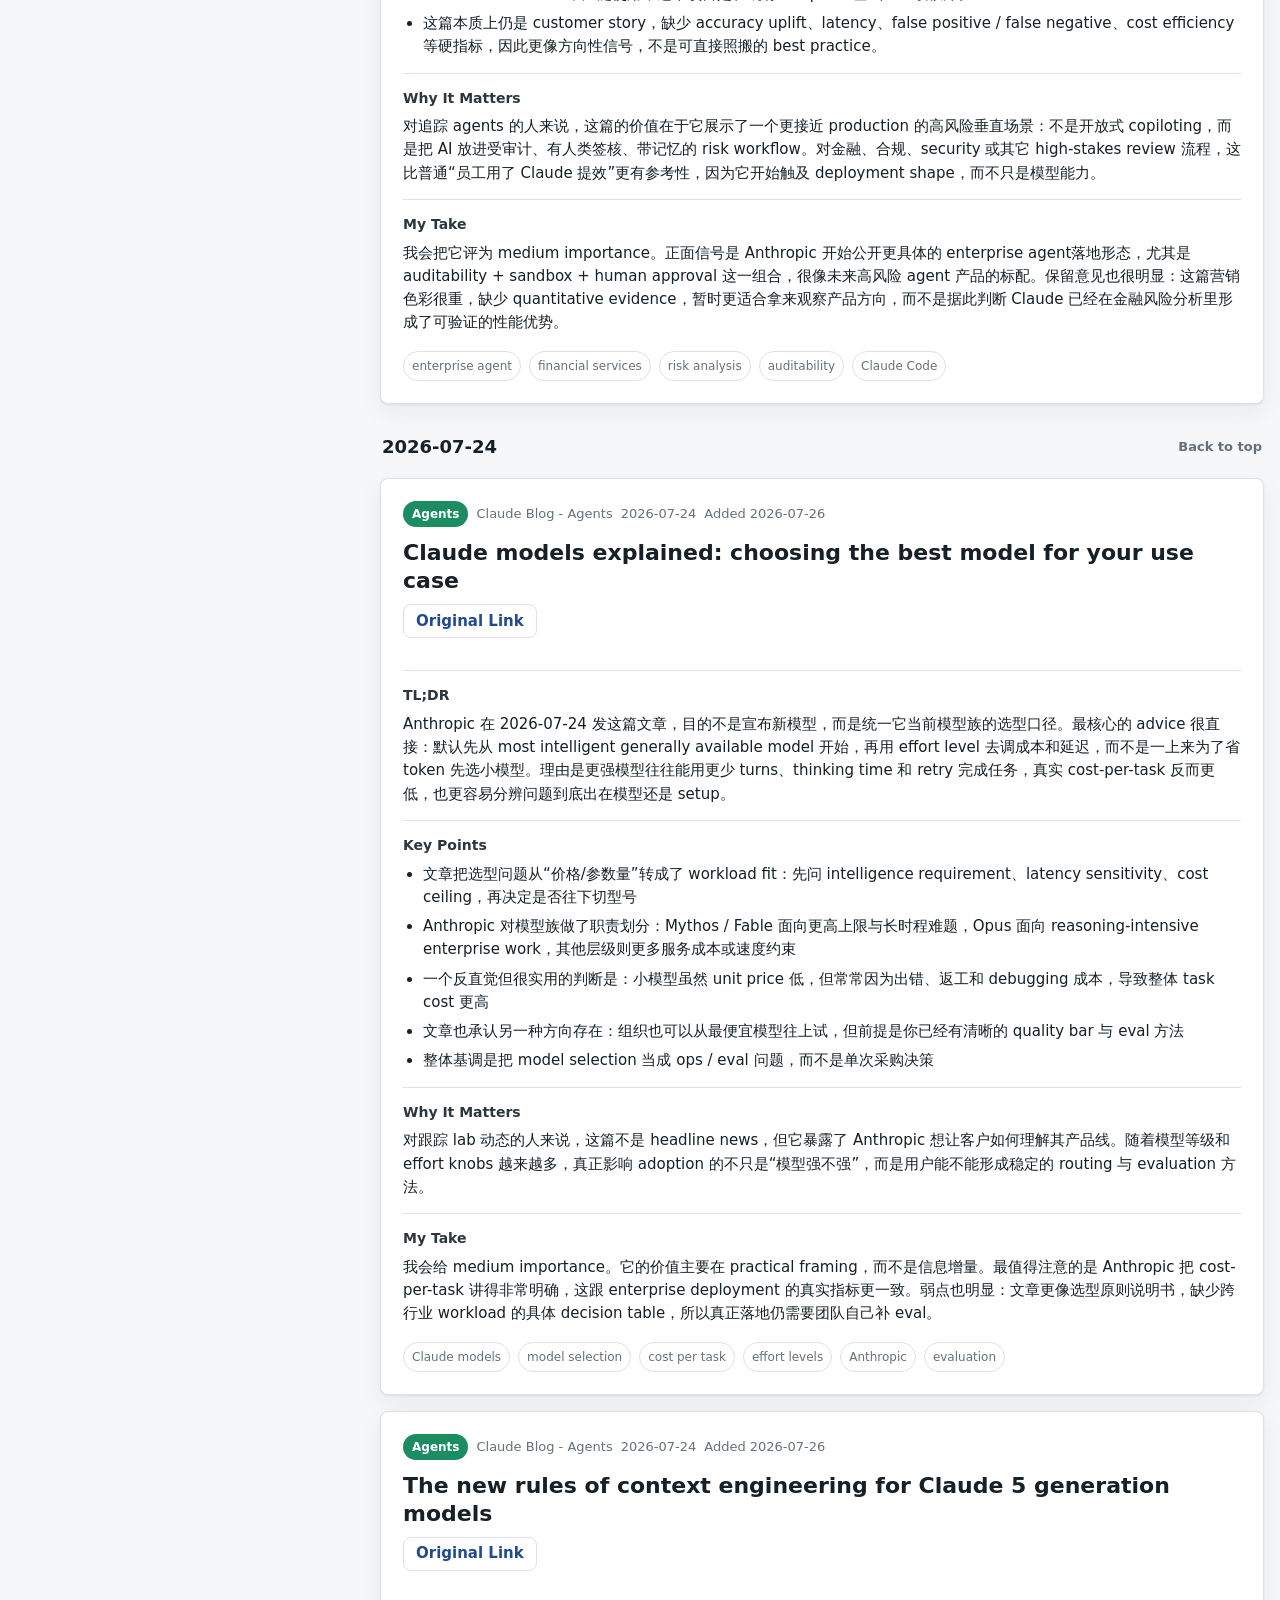
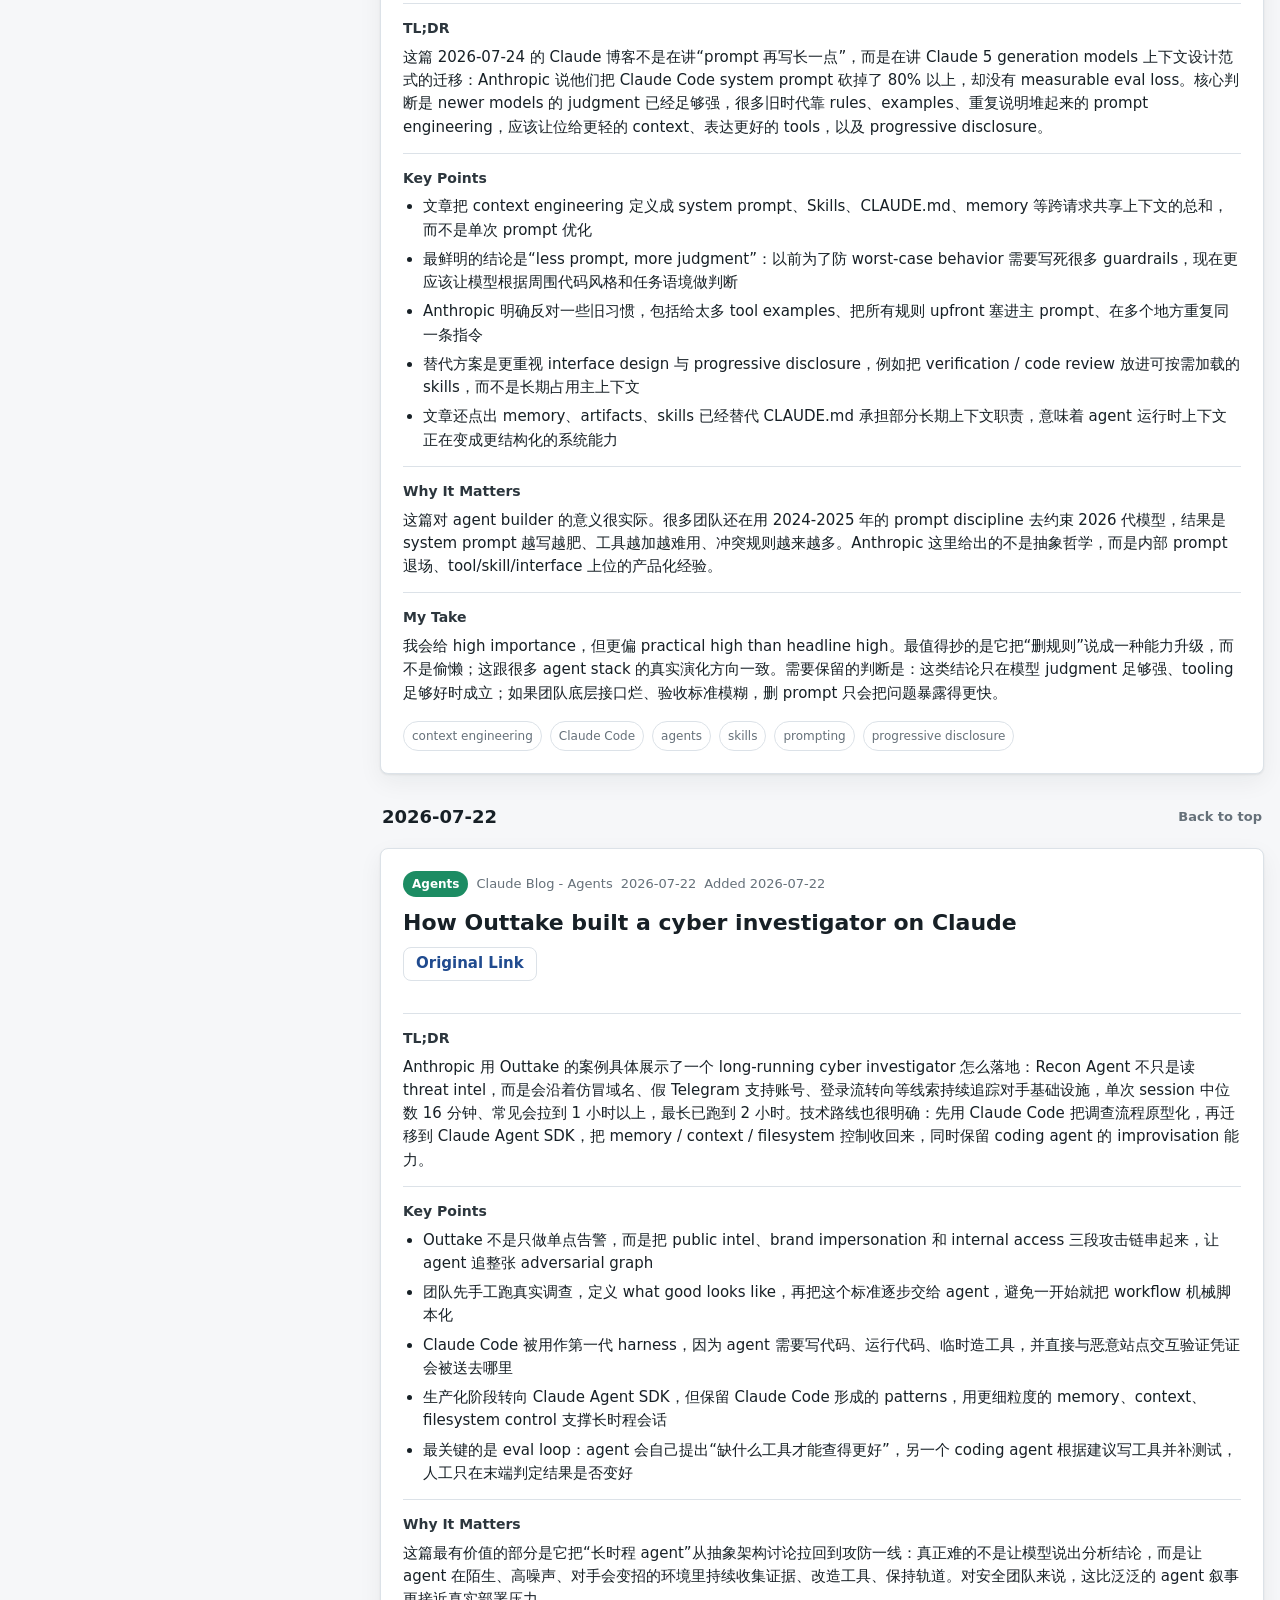
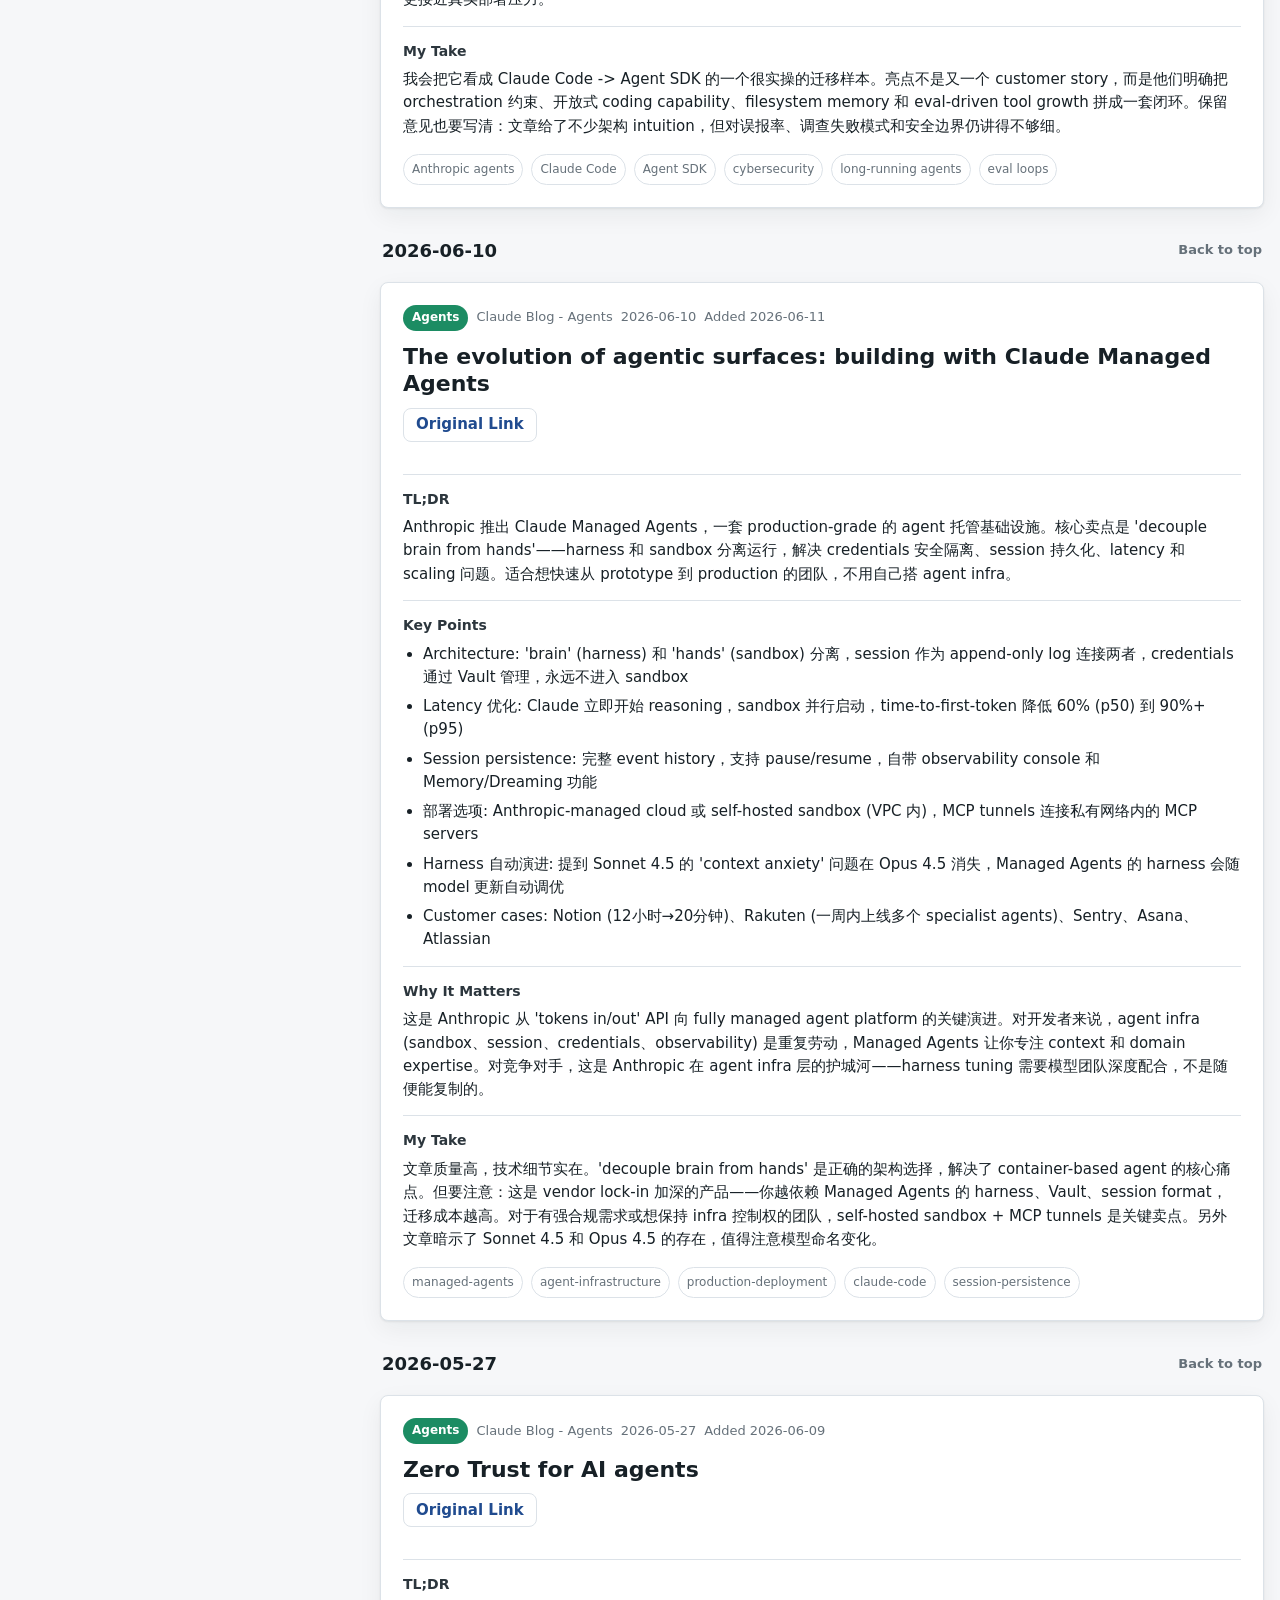
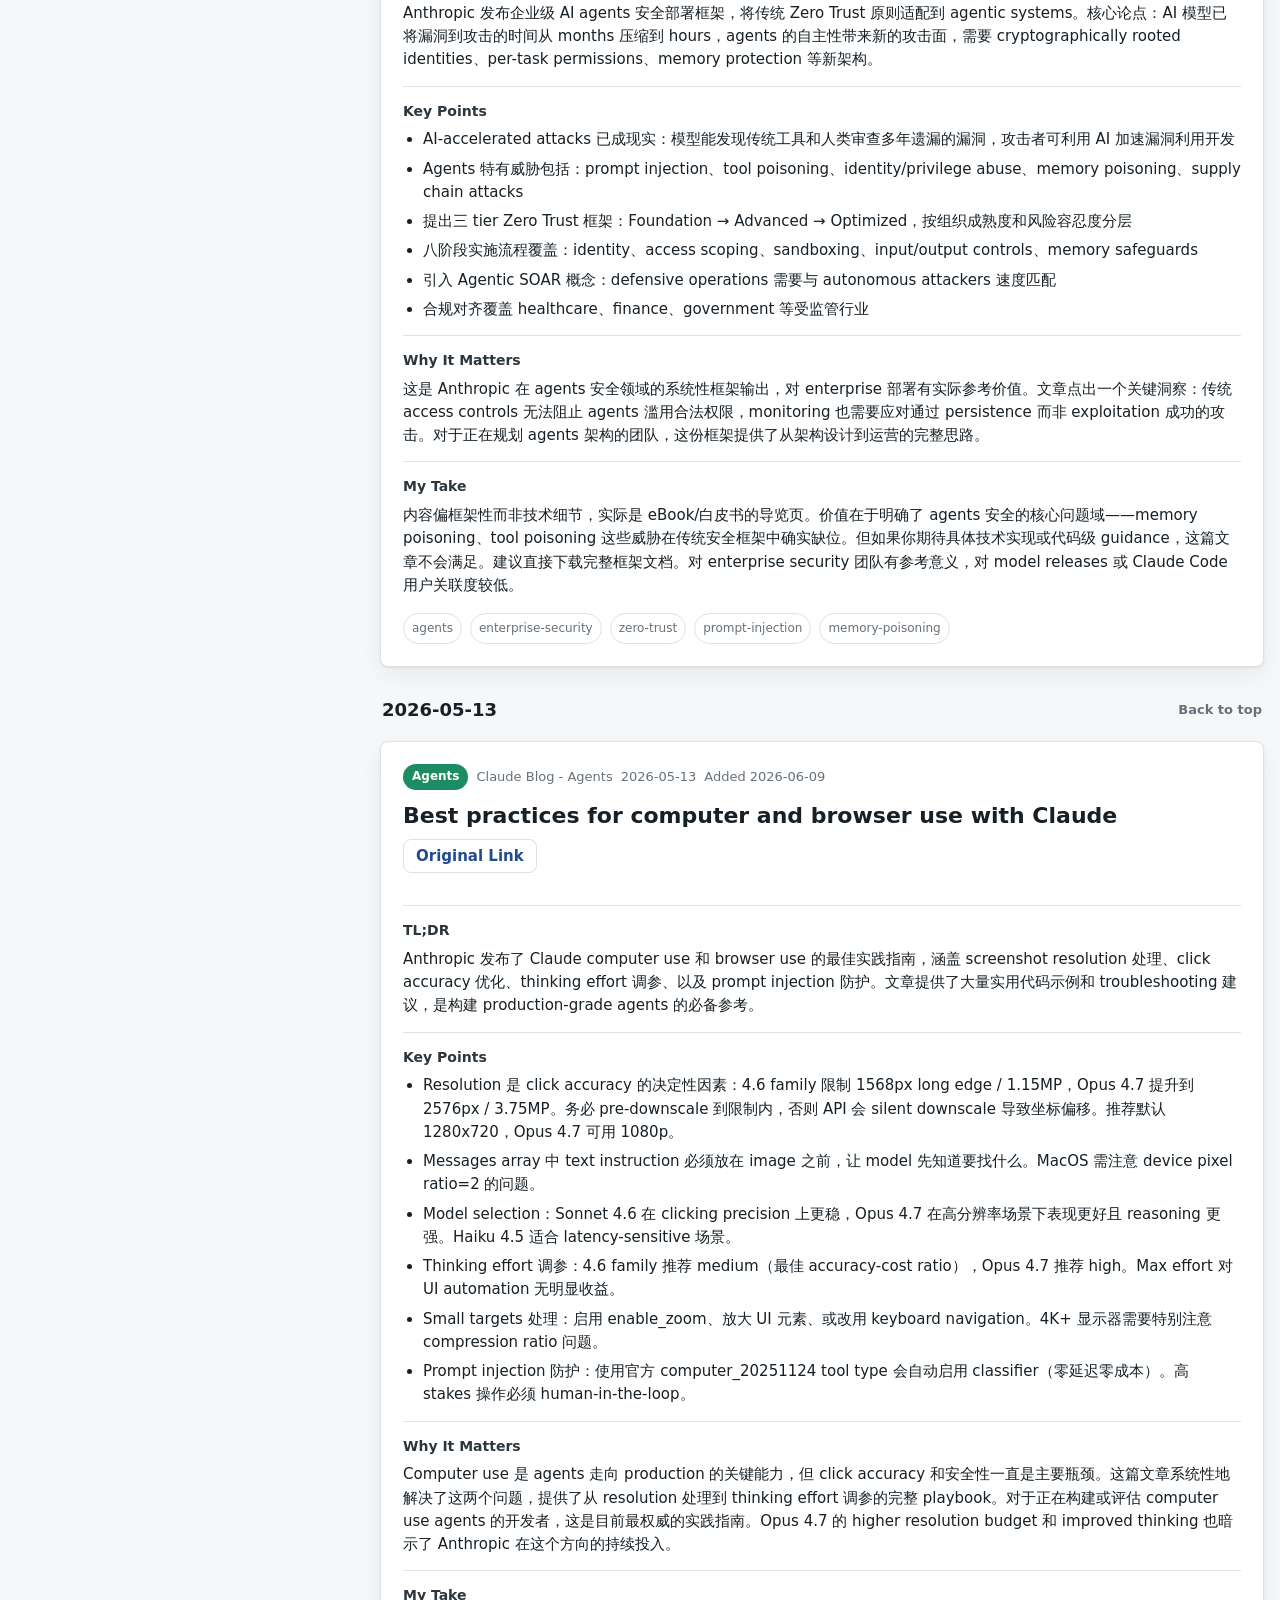
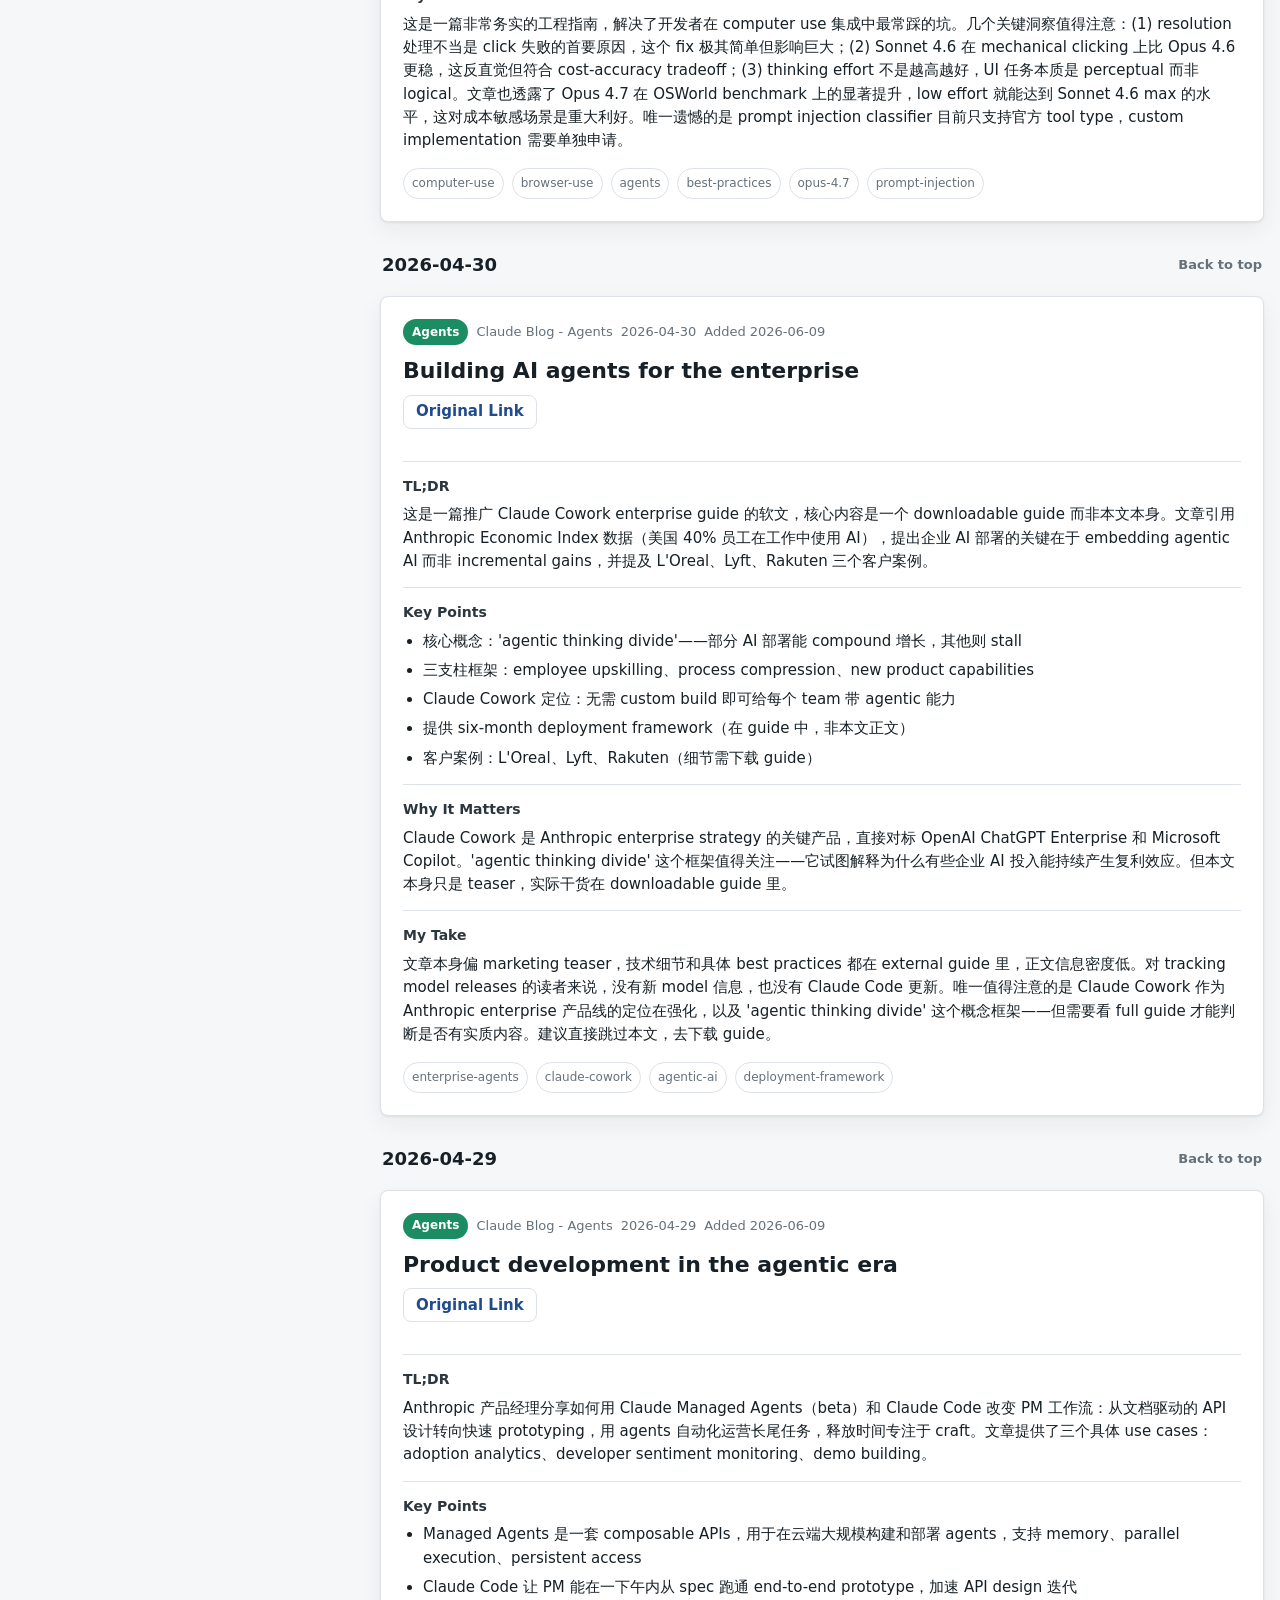
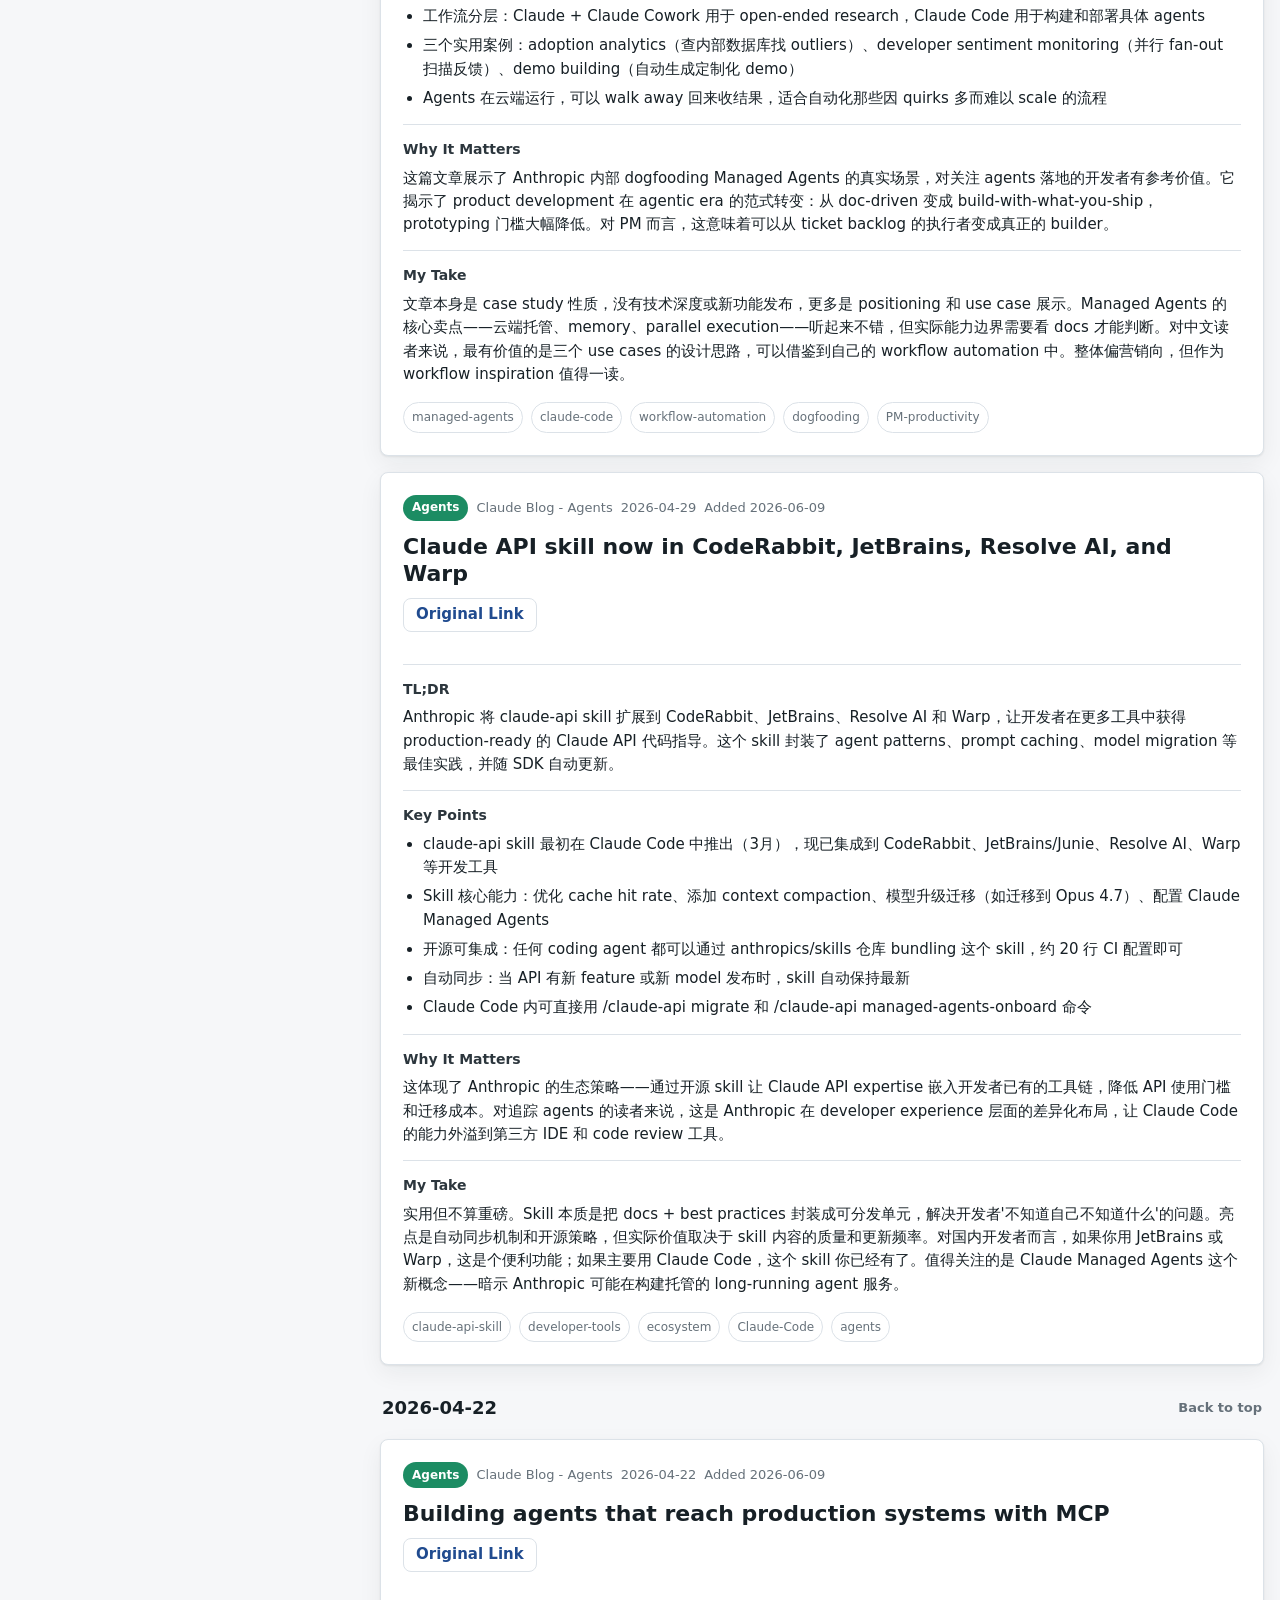
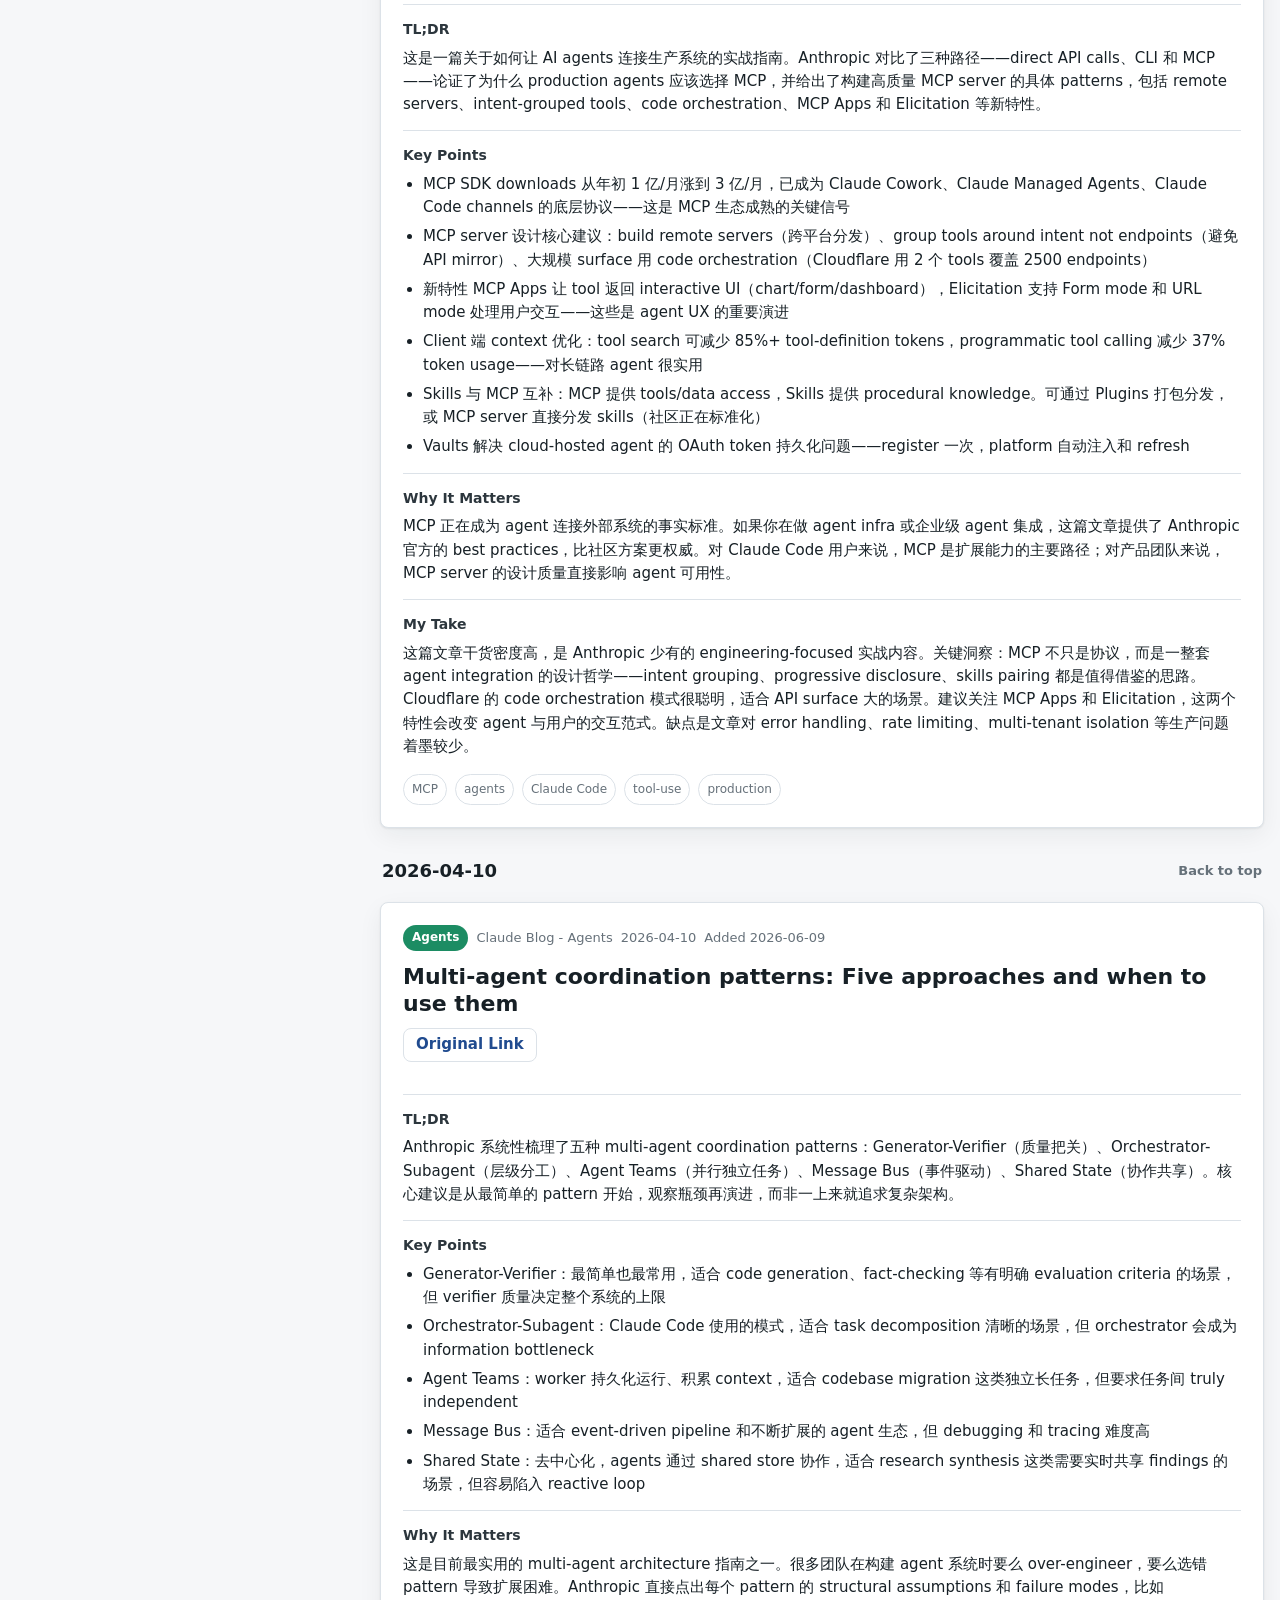
==== commit c377ad25: "Record August 31 tracker refresh" ====
--- a/docs/categories/agents.html
+++ b/docs/categories/agents.html
@@ -19,11 +19,11 @@
         <dl class="stats">
           <div>
             <dt>Last checked</dt>
-            <dd>2026-08-30 07:35 Asia/Shanghai</dd>
+            <dd>2026-08-31 07:25 Asia/Shanghai</dd>
           </div>
           <div>
             <dt>Today new</dt>
-            <dd>1</dd>
+            <dd>0</dd>
           </div>
           <div>
             <dt>Tracked posts</dt>
@@ -31,7 +31,7 @@
           </div>
           <div>
             <dt>Errors</dt>
-            <dd>0</dd>
+            <dd>1</dd>
           </div>
         </dl>
       </section>
@@ -47,7 +47,7 @@
             
             <li>
               <span>OpenAI</span>
-              <strong>1 new</strong>
+              <strong>0 new</strong>
             </li>
             
             <li>
@@ -119,7 +119,7 @@
       </section>
 
       <footer>
-        Generated: 2026-08-30 07:35 Asia/Shanghai
+        Generated: 2026-08-31 07:25 Asia/Shanghai
       </footer>
     </aside>
 
